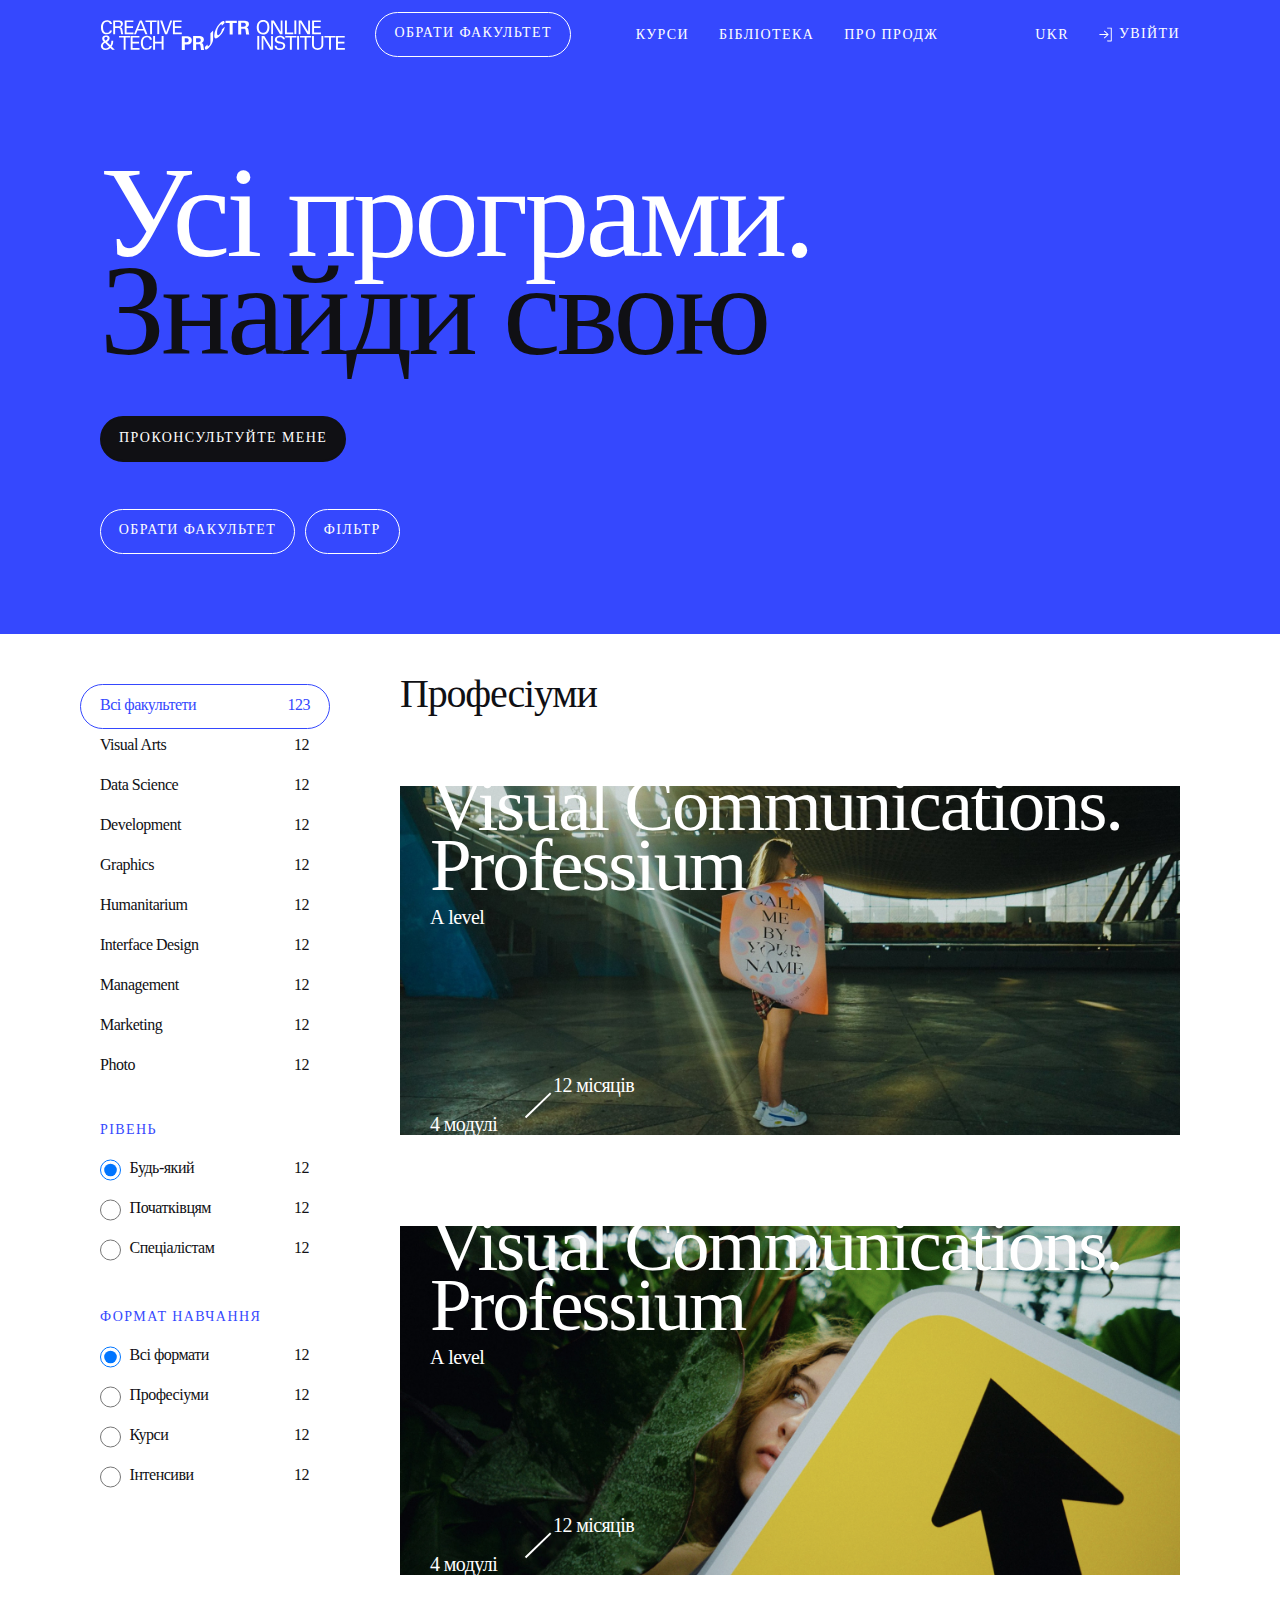
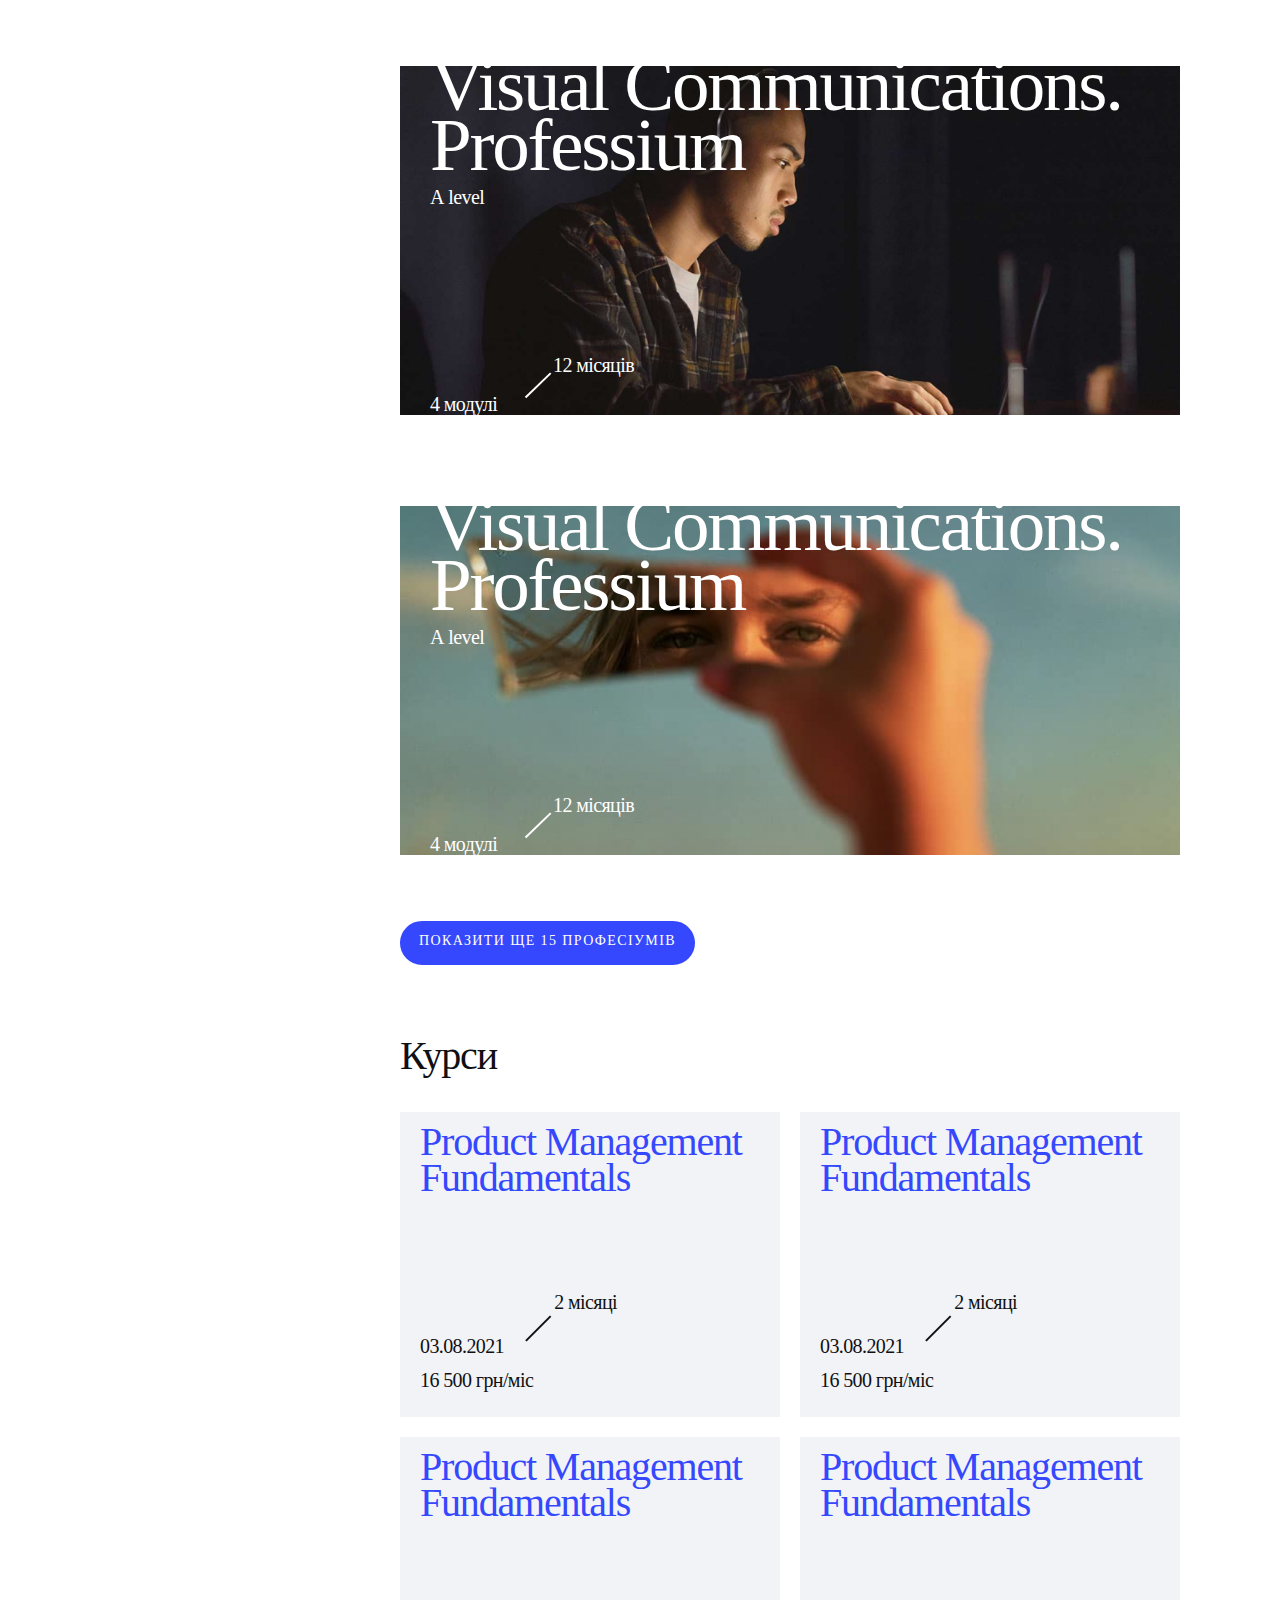
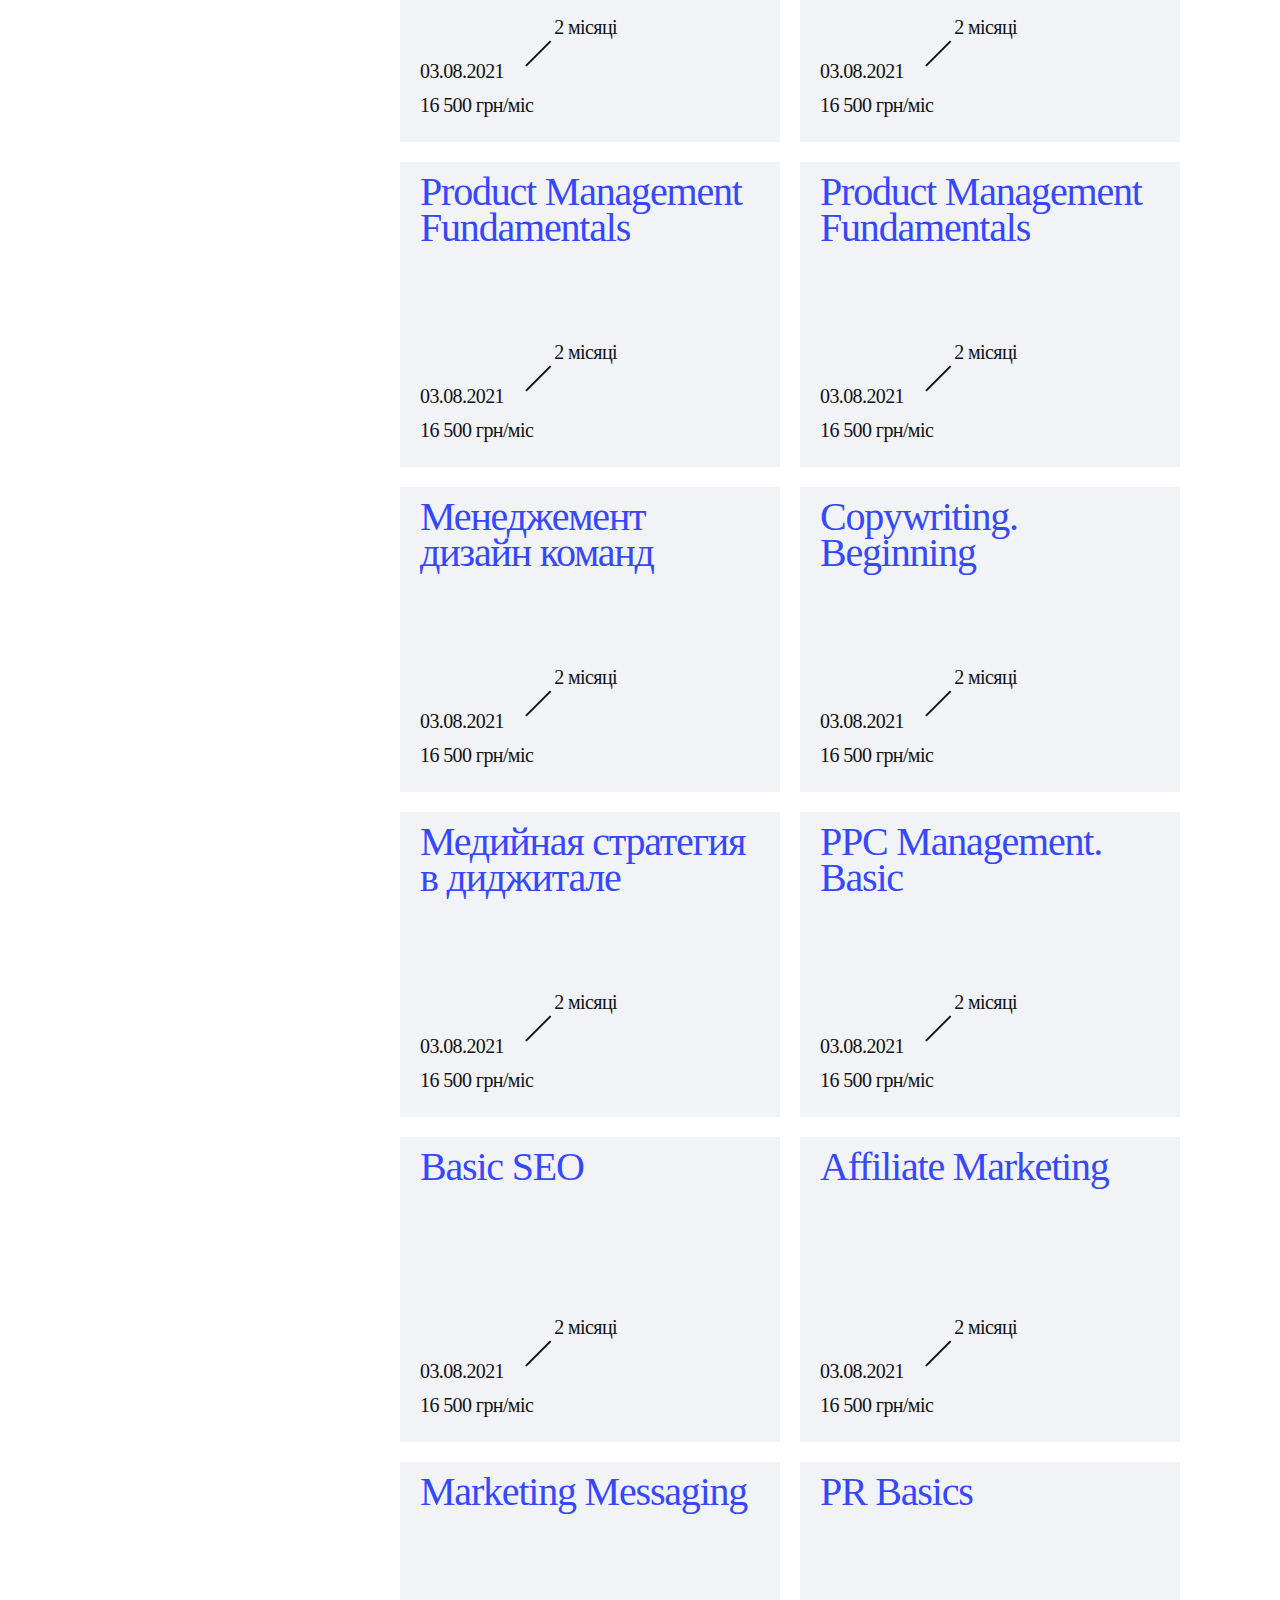
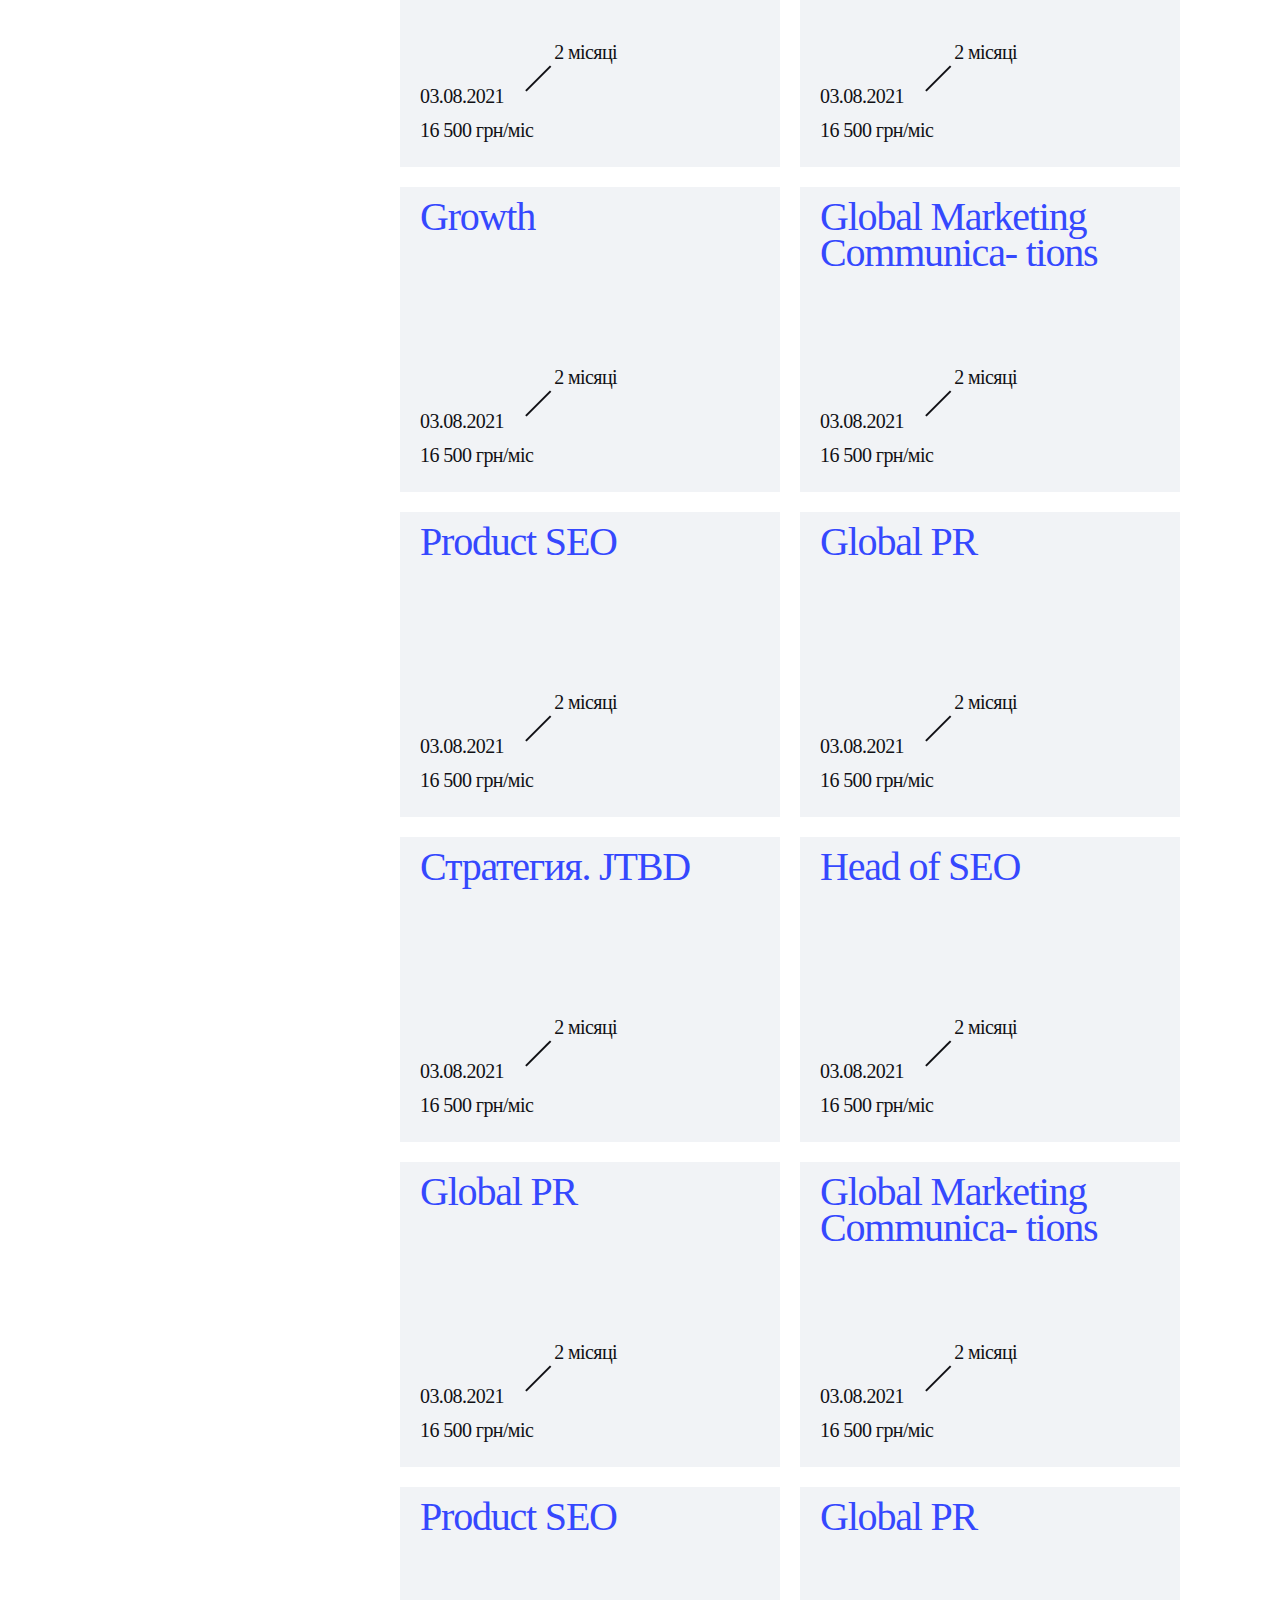
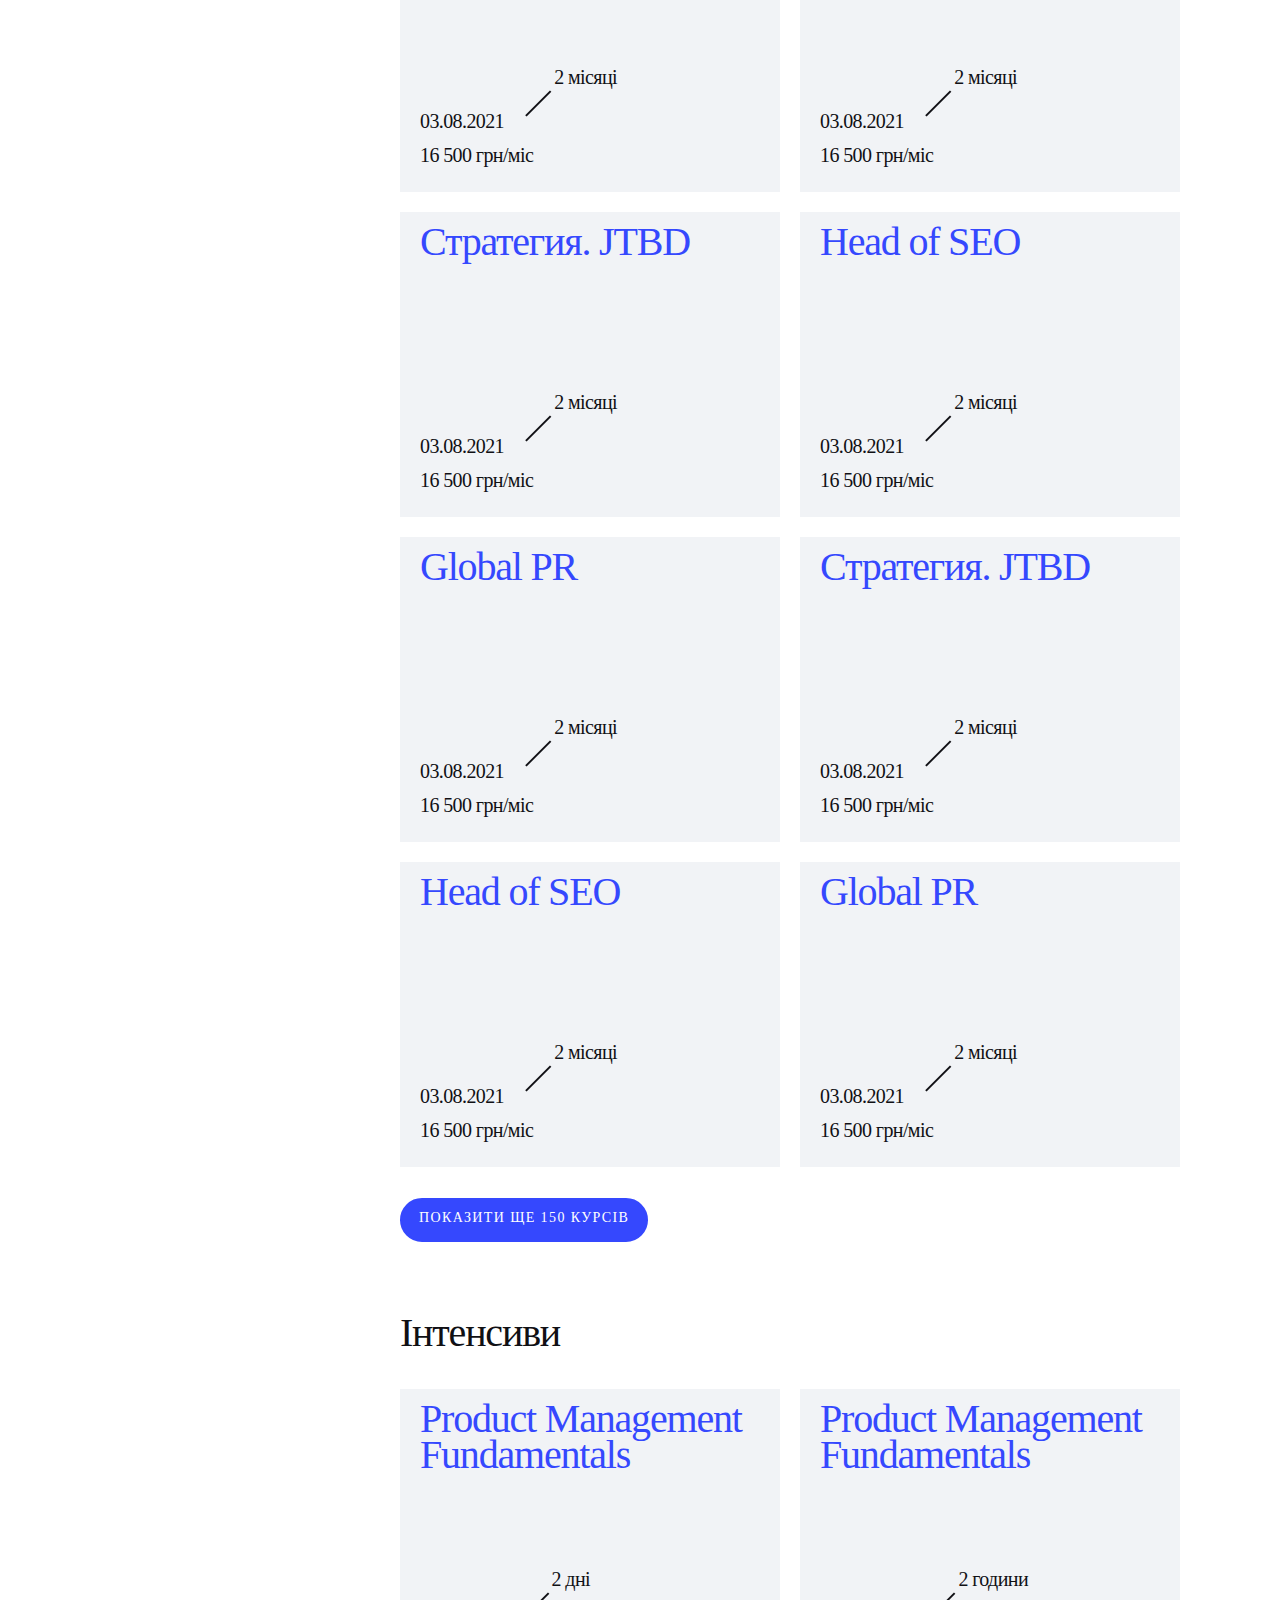
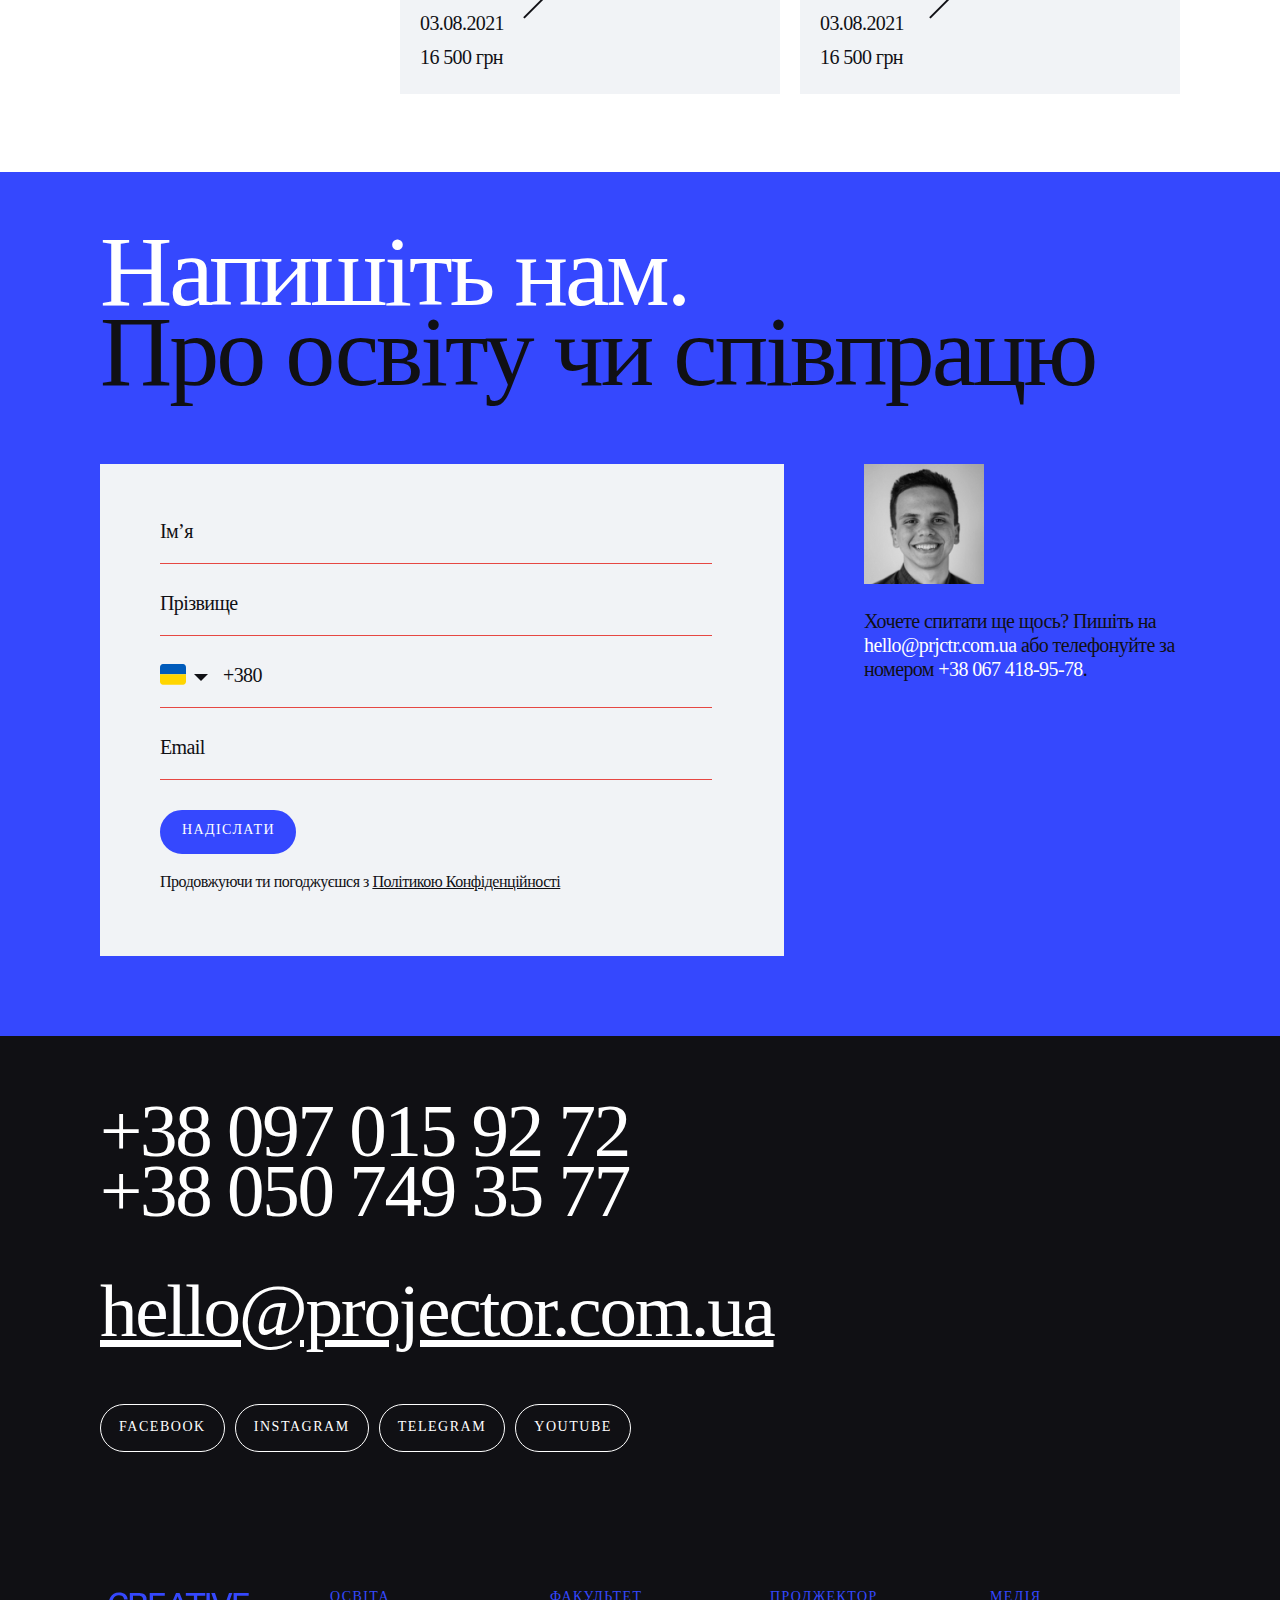
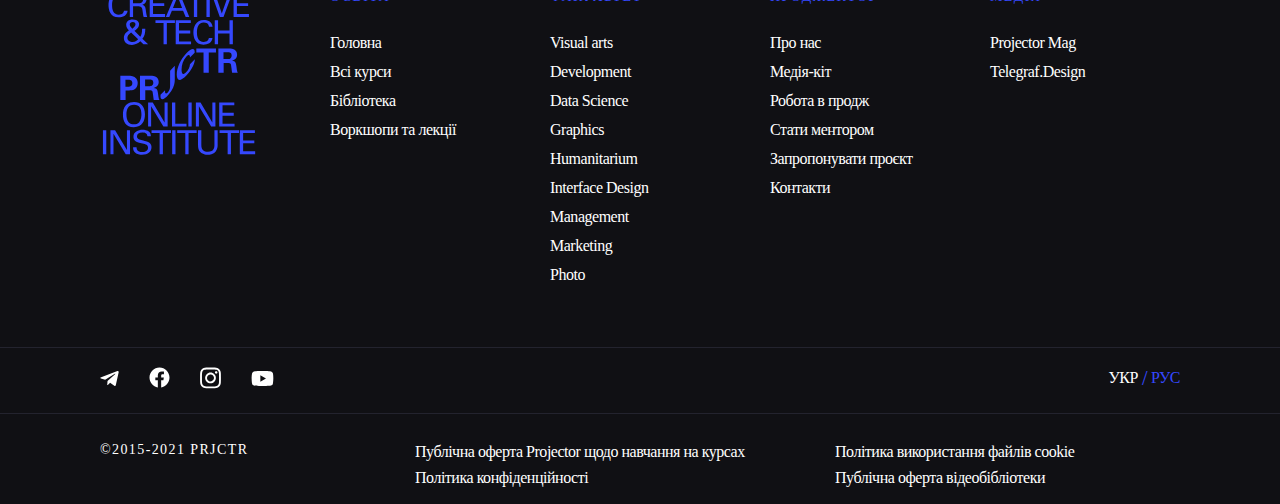
==== all_courses.html @ 788e0281 "Add all courses page" ====
<!DOCTYPE html>
<html lang="ua">

<head>
   <meta charset="UTF-8">
   <meta http-equiv="X-UA-Compatible" content="IE=edge">
   <meta name="viewport" content="width=device-width, initial-scale=1.0">
   <title>Professium</title>
   <link rel="stylesheet" href="css/styles.css">

</head>

<body class="internal_page">

   <header>

      <div class="container">

         <div class="header">

            <div class="header_part1">

               <div class="header_logo">

                  <a href="/">
                     <svg width="246" height="30" viewBox="0 0 246 30" fill="none">
                        <g clip-path="url(#clip0)">
                           <path d="M157.955 29.7143H159.881V15.9536H157.955V29.7143Z" fill="#fff" />
                           <path
                              d="M162.296 29.7143H164.049V18.031L171.119 29.7143H173.585V15.9536H171.813V27.3319L164.974 15.9536H162.296V29.7143Z"
                              fill="#fff" />
                           <path
                              d="M175.383 25.6928C175.383 26.3599 175.402 27.4653 176.192 28.4755C177.29 29.8668 179.448 30.0383 180.508 30.0383C184.072 30.0383 185.998 28.1896 185.998 25.75C185.998 25.1782 185.902 23.8441 184.611 23.0055C183.802 22.4718 183.436 22.3956 180.122 21.557C178.427 21.1567 177.618 20.7374 177.618 19.5176C177.618 18.1454 178.774 17.2877 180.7 17.2877C182.068 17.2877 183.532 17.6689 183.629 19.3842H185.632C185.594 18.8124 185.555 17.8785 184.785 17.0399C183.667 15.8392 181.799 15.6867 180.874 15.6867C178.254 15.6867 175.576 16.9065 175.576 19.7082C175.576 20.6231 175.884 21.6523 177.021 22.4146C177.734 22.8911 178.678 23.1198 180.797 23.6344C182.743 24.1109 183.995 24.4159 183.995 25.9596C183.995 26.6458 183.629 28.4183 180.739 28.4183C177.541 28.4183 177.425 26.6458 177.387 25.6928H175.383Z"
                              fill="#fff" />
                           <path d="M192.596 29.7143V17.5736H197.258V15.9536H186.027V17.5736H190.689V29.7143H192.596Z"
                              fill="#fff" />
                           <path d="M197.939 29.7143H199.865V15.9536H197.939V29.7143Z" fill="#fff" />
                           <path d="M207.424 29.7143V17.5736H212.086V15.9536H200.854V17.5736H205.516V29.7143H207.424Z"
                              fill="#fff" />
                           <path
                              d="M212.863 15.9536V24.3396C212.863 26.398 213.248 27.1985 213.672 27.8084C214.963 29.6381 217.275 30.0002 218.585 30.0002C219.587 30.0002 221.706 29.7905 223.074 28.0943C224.191 26.722 224.21 25.1782 224.21 24.4349V15.9536H222.342V24.3968C222.342 25.3879 222.342 28.3039 218.585 28.3039C217.622 28.3039 216.273 28.0943 215.406 26.9507C215.117 26.5505 214.789 25.9406 214.789 24.473V15.9536H212.863Z"
                              fill="#fff" />
                           <path d="M231.884 29.7143V17.5736H236.546V15.9536H225.315V17.5736H229.977V29.7143H231.884Z"
                              fill="#fff" />
                           <path
                              d="M236.996 29.7143H245.877V28.0371H238.922V23.4629H245.396V21.8619H238.922V17.5736H245.723V15.9536H236.996V29.7143Z"
                              fill="#fff" />
                           <path
                              d="M82.1329 16.1478H86.4514C88.4652 16.1478 90.1502 16.282 91.3131 17.6589C92.0495 18.5391 92.1662 19.5325 92.1662 20.2408C92.1662 21.8483 91.4892 23.2063 90.3836 23.9126C89.3565 24.5623 87.9432 24.5623 87.2068 24.5623H85.1739V29.9358H82.1329V16.1478ZM85.0975 22.3638H86.2986C87.2663 22.3638 89.0679 22.3638 89.0679 20.2597C89.0679 18.3861 87.4594 18.3861 86.6084 18.3861H85.0975V22.3638Z"
                              fill="#fff" />
                           <path
                              d="M93.4839 16.1101H98.8485C100.398 16.0912 101.966 16.0912 103.091 17.0469C103.963 17.793 104.311 18.8073 104.311 19.7064C104.311 22.2883 102.064 22.9003 101.387 23.091C103.498 23.2817 103.653 24.4679 103.903 26.2661C104.116 27.8924 104.232 28.5609 104.33 28.9444C104.485 29.5564 104.602 29.7094 104.756 29.9399H101.444C101.308 29.175 100.882 25.6751 100.688 25.1385C100.417 24.3547 99.6804 24.3547 99.1775 24.3547H96.544V29.9399H93.4839V16.1101ZM96.4463 22.1542H98.8676C99.2157 22.1542 99.9138 22.1542 100.398 21.7707C100.61 21.6177 101.172 21.1399 101.172 20.1632C101.172 19.2264 100.708 18.7863 100.436 18.6145C99.9711 18.2896 99.4088 18.2896 98.4602 18.2896H96.4463V22.1542Z"
                              fill="#fff" />
                           <path
                              d="M130.188 2.87073H126.024V0.575886H137.373V2.87073H133.208V14.4036H130.186V2.87073H130.188Z"
                              fill="#fff" />
                           <path
                              d="M138.748 0.574247H144.113C145.662 0.555386 147.23 0.555383 148.355 1.51104C149.227 2.25713 149.575 3.27147 149.575 4.17055C149.575 6.75251 147.328 7.36447 146.651 7.55518C148.762 7.74589 148.917 8.93208 149.168 10.7302C149.38 12.3565 149.497 13.0251 149.594 13.4086C149.749 14.0206 149.866 14.1735 150.021 14.4041H146.708C146.572 13.6391 146.146 10.1392 145.953 9.60272C145.681 8.81891 144.945 8.81892 144.442 8.81892H141.808V14.4041H138.748V0.574247ZM141.711 6.61838H144.132C144.48 6.61838 145.178 6.61838 145.662 6.23486C145.874 6.08187 146.437 5.60404 146.437 4.62742C146.437 3.69062 145.972 3.25052 145.7 3.07866C145.236 2.75382 144.673 2.75382 143.725 2.75382H141.711V6.61838Z"
                              fill="#fff" />
                           <path
                              d="M110.879 21.1755C110.879 21.8231 110.879 22.588 110.775 23.2042C110.688 23.6149 110.541 24.5853 109.525 25.6604C108.483 26.7627 107.948 26.1801 107.948 24.9541V24.4532L105.327 27.0058V27.6513C105.327 28.1648 105.317 29.0513 105.983 29.4704C107.566 30.4596 111.17 25.5221 111.653 24.7383C113.222 22.1814 113.585 20.312 113.585 18.4217V10.4851L110.879 13.2536V21.1755Z"
                              fill="#fff" />
                           <path
                              d="M122.355 9.58231C122.304 11.2694 121.235 13.0613 120.114 14.2076C117.51 16.8692 117.51 13.3798 117.51 12.6484C117.51 10.1125 118.338 7.2225 120.32 5.19382C122.056 3.41872 122.33 4.70551 122.33 5.2986C122.33 5.76805 122.33 5.7932 122.33 5.7932L125.059 3.07082L125.061 2.50707C125.061 0.055041 123.147 0.377787 120.424 3.16304C116.925 6.74257 114.718 11.5858 114.718 15.486C114.718 18.5332 116.114 20.2371 120.407 15.8486C121.544 14.6855 122.941 13.0005 124.044 10.7496C125.044 8.70629 125.114 7.49495 125.165 6.70904L122.355 9.58231Z"
                              fill="#fff" />
                           <path
                              d="M12.0707 4.07867C11.8202 0.952961 9.04597 0.171533 7.0809 0.171533C2.12967 0.171533 0.993004 4.49797 0.993004 7.39497C0.993004 10.0633 1.93701 14.3325 6.83044 14.3325C9.21936 14.3325 11.7431 13.208 12.0321 10.5016H9.91292C9.85513 10.8256 9.73953 11.4165 9.23863 11.9501C8.6414 12.56 7.83225 12.7697 6.98457 12.7697C3.80576 12.7697 3.05441 9.96796 3.05441 7.37591C3.05441 5.08881 3.65164 1.69627 7.00383 1.69627C9.68174 1.69627 9.93219 3.60219 10.0092 4.07867H12.0707Z"
                              fill="#fff" />
                           <path
                              d="M13.2842 14.1229H15.1915V7.90957H17.619C19.9501 7.90957 20.4317 8.48135 20.6629 10.4826C20.7978 11.5308 20.9904 13.208 21.2987 14.1229H23.3601C22.8206 12.5981 22.6858 11.4165 22.4931 9.79643C22.3005 8.0811 21.7032 7.49027 20.3739 7.1472C20.7978 7.03285 21.4143 6.84225 22.0115 6.25142C22.628 5.64152 22.994 4.78386 22.994 3.81184C22.994 2.70641 22.4931 1.65815 21.4528 1.01014C20.4317 0.362125 18.9675 0.362125 18.2547 0.362125H13.2842V14.1229ZM15.153 1.9631H18.1969C18.9675 1.9631 20.9712 1.9631 20.9712 4.19303C20.9712 5.33658 20.2969 5.83212 20.0271 5.98459C19.507 6.28954 18.4088 6.28954 18.1969 6.28954H15.153V1.9631Z"
                              fill="#fff" />
                           <path
                              d="M24.7856 14.1229H33.667V12.4457H26.7121V7.87145H33.1853V6.27048H26.7121V1.98216H33.5128V0.362125H24.7856V14.1229Z"
                              fill="#fff" />
                           <path
                              d="M34.1164 14.1229H36.1007L37.6034 10.5397H44.0574L45.5601 14.1229H47.66L42.0345 0.362125H39.9731L34.1164 14.1229ZM40.9171 2.24899L43.4794 8.99594H38.2199L40.9171 2.24899Z"
                              fill="#fff" />
                           <path d="M52.216 14.1229V1.98216H56.8782V0.362125H45.6465V1.98216H50.3087V14.1229H52.216Z"
                              fill="#fff" />
                           <path d="M57.5589 14.1229H59.4854V0.362125H57.5589V14.1229Z" fill="#fff" />
                           <path
                              d="M72.5343 0.362125H70.5885L66.4271 12.1217L62.4777 0.362125H60.3393L65.2905 14.1229H67.4097L72.5343 0.362125Z"
                              fill="#fff" />
                           <path
                              d="M73.2277 14.1229H82.1091V12.4457H75.1543V7.87145H81.6275V6.27048H75.1543V1.98216H81.955V0.362125H73.2277V14.1229Z"
                              fill="#fff" />
                           <path
                              d="M11.3961 20.7946C11.3961 23.1579 11.0879 24.1681 10.3751 25.3498L6.96509 22.0144C7.77424 21.4807 9.66226 20.2609 9.66226 18.2407C9.66226 17.5164 9.35401 16.8303 8.83384 16.3538C8.39073 15.9536 7.71644 15.4961 5.94402 15.4961C3.53583 15.4961 2.20652 16.735 2.20652 18.5266C2.20652 20.1656 3.22759 21.1567 3.80555 21.6904C2.36064 22.7577 0.877197 23.9203 0.877197 26.074C0.877197 28.2658 2.57256 30.0383 5.55871 30.0383C7.46599 30.0383 9.08429 29.2759 10.3751 28.018L12.186 29.7143H14.8832L11.5695 26.5314C12.8603 24.8352 13.2456 23.4629 13.2649 20.7946H11.3961ZM5.7321 20.7755C4.88442 19.956 4.26792 19.2127 4.26792 18.4313C4.26792 17.707 4.96148 17.0209 6.00182 17.0209C7.15774 17.0209 7.60085 17.7642 7.60085 18.3169C7.60085 19.5176 6.21373 20.4515 5.7321 20.7755ZM9.12282 26.8745C8.62192 27.3891 7.60085 28.4373 5.84769 28.4373C4.69176 28.4373 2.90007 27.9227 2.90007 26.0168C2.90007 24.9876 3.43951 24.0537 5.03854 22.8911L9.12282 26.8745Z"
                              fill="#fff" />
                           <path d="M25.6964 29.7143V17.5736H30.3587V15.9536H19.1269V17.5736H23.7891V29.7143H25.6964Z"
                              fill="#fff" />
                           <path
                              d="M30.8081 29.7143H39.6895V28.0371H32.7346V23.4629H39.2078V21.8619H32.7346V17.5736H39.5353V15.9536H30.8081V29.7143Z"
                              fill="#fff" />
                           <path
                              d="M52.1028 19.6701C51.8523 16.5444 49.0781 15.763 47.113 15.763C42.1618 15.763 41.0251 20.0894 41.0251 22.9864C41.0251 25.6547 41.9691 29.924 46.8625 29.924C49.2515 29.924 51.7752 28.7995 52.0642 26.0931H49.945C49.8872 26.4171 49.7716 27.0079 49.2707 27.5416C48.6735 28.1515 47.8643 28.3611 47.0167 28.3611C43.8379 28.3611 43.0865 25.5594 43.0865 22.9674C43.0865 20.6802 43.6837 17.2877 47.0359 17.2877C49.7138 17.2877 49.9643 19.1936 50.0413 19.6701H52.1028Z"
                              fill="#fff" />
                           <path
                              d="M53.3549 15.9536V29.7143H55.2814V23.501H61.8895V29.7143H63.816V15.9536H61.8895V21.8619H55.2814V15.9536H53.3549Z"
                              fill="#fff" />
                           <path
                              d="M157.396 7.33779C157.396 11.1115 158.937 14.4469 163.677 14.4469C168.628 14.4469 170.111 10.7685 170.111 7.10908C170.111 2.43958 167.684 0 163.831 0C162.54 0 160.633 0.304948 159.188 1.84874C157.666 3.46878 157.396 5.77494 157.396 7.33779ZM159.419 7.22344C159.419 4.40268 160.324 1.60097 163.85 1.60097C167.029 1.60097 168.069 3.96431 168.069 7.09002C168.069 8.02392 167.954 10.1967 166.817 11.5689C166.008 12.5219 164.871 12.8268 163.734 12.8268C162.636 12.8268 161.442 12.541 160.652 11.5689C159.689 10.3873 159.419 8.72912 159.419 7.22344Z"
                              fill="#fff" />
                           <path
                              d="M171.928 14.1229H173.682V2.43958L180.752 14.1229H183.218V0.362125H181.446V11.7405L174.606 0.362125H171.928V14.1229Z"
                              fill="#fff" />
                           <path d="M185.729 14.1229H194.109V12.4266H187.636V0.362125H185.729V14.1229Z" fill="#fff" />
                           <path d="M195.182 14.1229H197.108V0.362125H195.182V14.1229Z" fill="#fff" />
                           <path
                              d="M199.522 14.1229H201.276V2.43958L208.346 14.1229H210.812V0.362125H209.04V11.7405L202.2 0.362125H199.522V14.1229Z"
                              fill="#fff" />
                           <path
                              d="M212.995 14.1229H221.877V12.4457H214.922V7.87145H221.395V6.27048H214.922V1.98216H221.722V0.362125H212.995V14.1229Z"
                              fill="#fff" />
                        </g>
                        <defs>
                           <clipPath id="clip0">
                              <rect width="246" height="30" fill="white" />
                           </clipPath>
                        </defs>
                     </svg>


                  </a>

               </div>

               <a href="#"><button class="choose_faculty" type="button">Обрати Факультет</button></a>

            </div>

            <div class="header_part2">

               <nav class="header_navigation">

                  <div class="burger">

                     <div class="burger_row1"></div>
                     <div class="burger_row2"></div>

                  </div>

                  <ul class="menu_list">
                     <li class="menu_list_item"><a href="#">Курси</a></li>
                     <li class="menu_list_item"><a href="#">Бібліотека</a></li>
                     <li class="menu_list_item"><a href="#">Про продж</a></li>
                  </ul>

               </nav>

               <div class="header_login">

                  <p class="language_active">Ukr</p>

                  <div class="log_in">

                     <a href="#" class="log_in_link">

                        <svg width="15" height="15" viewBox="0 0 15 15" fill="none">
                           <path
                              d="M9.49093 0.625622C9.42949 0.628747 9.36928 0.643698 9.31373 0.669622C9.25819 0.695546 9.2084 0.731935 9.16722 0.776712C9.12603 0.821488 9.09425 0.873774 9.07369 0.930584C9.05313 0.987394 9.0442 1.04761 9.0474 1.10781C9.0506 1.168 9.06587 1.22699 9.09234 1.2814C9.11881 1.33581 9.15596 1.38458 9.20168 1.42492C9.24739 1.46526 9.30077 1.49639 9.35876 1.51652C9.41675 1.53665 9.47822 1.54539 9.53966 1.54224H12.8144V13.4583H9.53966C9.47767 13.4575 9.41612 13.4687 9.35859 13.4913C9.30107 13.514 9.24871 13.5476 9.20456 13.5903C9.16041 13.6329 9.12536 13.6837 9.10143 13.7397C9.0775 13.7958 9.06518 13.8559 9.06518 13.9166C9.06518 13.9774 9.0775 14.0375 9.10143 14.0935C9.12536 14.1496 9.16041 14.2004 9.20456 14.243C9.24871 14.2857 9.30107 14.3193 9.35859 14.3419C9.41612 14.3646 9.47767 14.3758 9.53966 14.375H13.2822C13.4063 14.3749 13.5252 14.3267 13.613 14.2407C13.7007 14.1548 13.75 14.0382 13.75 13.9166V1.08393C13.75 0.962385 13.7007 0.845819 13.613 0.759872C13.5252 0.673924 13.4063 0.625634 13.2822 0.625622H9.53966C9.52343 0.624793 9.50716 0.624793 9.49093 0.625622ZM6.39652 3.67625C6.30404 3.68053 6.21493 3.71159 6.14047 3.7655C6.06601 3.81941 6.00956 3.89376 5.97825 3.97912C5.94695 4.06449 5.9422 4.15703 5.96461 4.24504C5.98702 4.33305 6.03558 4.41257 6.10414 4.47353L8.95976 7.04198H1.74273C1.7265 7.04121 1.71023 7.04121 1.694 7.04198C1.44902 7.05443 1.23779 7.28416 1.25055 7.52416C1.26331 7.76414 1.49776 7.97114 1.74273 7.9586H8.95976L6.10414 10.5223C6.05546 10.5621 6.01555 10.6111 5.98682 10.6665C5.95808 10.7218 5.94113 10.7823 5.93699 10.8443C5.93286 10.9063 5.94162 10.9684 5.96274 11.027C5.98387 11.0855 6.01692 11.1393 6.05988 11.1849C6.10285 11.2306 6.15485 11.2672 6.21271 11.2926C6.27056 11.318 6.33308 11.3315 6.39647 11.3325C6.45985 11.3335 6.52277 11.3219 6.58142 11.2983C6.64007 11.2747 6.69322 11.2397 6.73764 11.1954L10.4802 7.83447C10.5275 7.79156 10.5654 7.7395 10.5912 7.68158C10.6171 7.62366 10.6304 7.56112 10.6304 7.4979C10.6304 7.43468 10.6171 7.37214 10.5912 7.31422C10.5654 7.2563 10.5275 7.20424 10.4802 7.16133L6.73764 3.80038C6.69212 3.75842 6.63849 3.72582 6.5799 3.7045C6.52132 3.68318 6.45896 3.67358 6.39652 3.67625Z"
                              fill="white" />
                        </svg>

                        <p>Увійти</p>

                     </a>

                  </div>

               </div>

            </div>

         </div>

         <div class="background_module">

            <div class="header_title">

               <h1><span>Усі програми.</span><br>Знайди свою</h1>

            </div>

         </div>

         <a href="#registration" class="consult_me_link"><button class="consult_me" type="button">Проконсультуйте
               мене</button></a>

         <div class="respons_filters_btns">

            <button type="button" class="choose_faculty_filter">Обрати факультет</button>

            <button type="button" class="filter_btn">Фільтр</button>

         </div>

      </div>

   </header>

   <main>

      <div class="container">

         <div class="main_container">

            <div class="main_filters">

               <div class="main_filter_item faculty">

                  <ul class="faculty_list">
                     <li class="faculty_list_item active">
                        <p class="faculty_list_name">Всі факультети</p>
                        <p class="faculty_list_count">123</p>
                     </li>
                     <li class="faculty_list_item">
                        <p class="faculty_list_name">Visual Arts</p>
                        <p class="faculty_list_count">12</p>
                     </li>
                     <li class="faculty_list_item">
                        <p class="faculty_list_name">Data Science</p>
                        <p class="faculty_list_count">12</p>
                     </li>
                     <li class="faculty_list_item">
                        <p class="faculty_list_name">Development</p>
                        <p class="faculty_list_count">12</p>
                     </li>
                     <li class="faculty_list_item">
                        <p class="faculty_list_name">Graphics</p>
                        <p class="faculty_list_count">12</p>
                     </li>
                     <li class="faculty_list_item">
                        <p class="faculty_list_name">Humanitarium</p>
                        <p class="faculty_list_count">12</p>
                     </li>
                     <li class="faculty_list_item">
                        <p class="faculty_list_name">Interface Design</p>
                        <p class="faculty_list_count">12</p>
                     </li>
                     <li class="faculty_list_item">
                        <p class="faculty_list_name">Management</p>
                        <p class="faculty_list_count">12</p>
                     </li>
                     <li class="faculty_list_item">
                        <p class="faculty_list_name">Marketing</p>
                        <p class="faculty_list_count">12</p>
                     </li>
                     <li class="faculty_list_item">
                        <p class="faculty_list_name">Photo</p>
                        <p class="faculty_list_count">12</p>
                     </li>
                  </ul>

               </div>

               <div class="main_filter_item level">

                  <p class="title">Рівень</p>

                  <div class="main_filter_item_content">
                     <input type="radio" value="Будь-який" id="level1" name="level" checked>
                     <label for="level1">
                        <p class="main_filter_item_name">Будь-який</p>
                        <p class="main_filter_item_count">12</p>
                     </label>
                  </div>

                  <div class="main_filter_item_content">
                     <input type="radio" value="Початківцям" id="level2" name="level">
                     <label for="level2">
                        <p class="main_filter_item_name">Початківцям</p>
                        <p class="main_filter_item_count">12</p>
                     </label>
                  </div>

                  <div class="main_filter_item_content">
                     <input type="radio" value="Спеціалістам" id="level3" name="level">
                     <label for="level3">
                        <p class="main_filter_item_name">Спеціалістам</p>
                        <p class="main_filter_item_count">12</p>
                     </label>
                  </div>

               </div>

               <div class="main_filter_item study_type">

                  <p class="title">Формат навчання</p>

                  <div class="main_filter_item_content">
                     <input type="radio" value="Всi формати" id="study_type1" name="Study type" checked>
                     <label for="study_type1" class="level_item">
                        <p class="main_filter_item_name">Всi формати</p>
                        <p class="main_filter_item_count">12</p>
                     </label>
                  </div>

                  <div class="main_filter_item_content">
                     <input type="radio" value="Професіуми" id="study_type2" name="Study type">
                     <label for="study_type2" class="level_item">
                        <p class="main_filter_item_name">Професіуми</p>
                        <p class="main_filter_item_count">12</p>
                     </label>
                  </div>

                  <div class="main_filter_item_content">
                     <input type="radio" value="Курси" id="study_type3" name="Study type">
                     <label for="study_type3" class="level_item">
                        <p class="main_filter_item_name">Курси</p>
                        <p class="main_filter_item_count">12</p>
                     </label>
                  </div>

                  <div class="main_filter_item_content">
                     <input type="radio" value="Інтенсиви" id="study_type4" name="Study type">
                     <label for="study_type4" class="level_item">
                        <p class="main_filter_item_name">Інтенсиви</p>
                        <p class="main_filter_item_count">12</p>
                     </label>
                  </div>

               </div>

            </div>

            <div class="main_content">

               <h4>Професіуми</h4>

               <section id="professiums">

                  <div class="professiums_list">

                     <div class="professiums_item item1">

                        <div class="professiums_item_header">

                           <h3 class="professiums_item_title">Visual Communications. <br> Professium</h3>

                           <p class="professiums_item_level">А level</p>

                        </div>

                        <div class="professiums_item_footer">

                           <p class="months">12 місяців</p>

                           <p class="count_modules">4 модулі</p>

                        </div>

                     </div>

                     <div class="professiums_item item2">

                        <div class="professiums_item_header">

                           <h3 class="professiums_item_title">Visual Communications. <br> Professium</h3>

                           <p class="professiums_item_level">А level</p>

                        </div>

                        <div class="professiums_item_footer">

                           <p class="months">12 місяців</p>

                           <p class="count_modules">4 модулі</p>

                        </div>

                     </div>

                     <div class="professiums_item item3">

                        <div class="professiums_item_header">

                           <h3 class="professiums_item_title">Visual Communications. <br> Professium</h3>

                           <p class="professiums_item_level">А level</p>

                        </div>

                        <div class="professiums_item_footer">

                           <p class="months">12 місяців</p>

                           <p class="count_modules">4 модулі</p>

                        </div>

                     </div>

                     <div class="professiums_item item4">

                        <div class="professiums_item_header">

                           <h3 class="professiums_item_title">Visual Communications. <br> Professium</h3>

                           <p class="professiums_item_level">А level</p>

                        </div>

                        <div class="professiums_item_footer">

                           <p class="months">12 місяців</p>

                           <p class="count_modules">4 модулі</p>

                        </div>

                     </div>

                  </div>

               </section>

               <button type="button" class="show_more show_more_professiums">Показити ще 15 професіумів</button>

               <h4>Курси</h4>

               <section id="courses_list">

                  <a href="#" class="courses_list_item">

                     <h4 class="courses_item_title">Product Management Fundamentals</h4>

                     <div class="courses_item_bottom">

                        <div class="courses_item_time">

                           <p class="months">2 місяці</p>
                           <p class="date">03.08.2021</p>

                        </div>

                        <p class="price">16 500 грн/міс</p>

                     </div>

                  </a>

                  <a href="#" class="courses_list_item">
                     <h4 class="courses_item_title">Product Management Fundamentals</h4>

                     <div class="courses_item_bottom">

                        <div class="courses_item_time">

                           <p class="months">2 місяці</p>
                           <p class="date">03.08.2021</p>

                        </div>

                        <p class="price">16 500 грн/міс</p>

                     </div>
                  </a>

                  <a href="#" class="courses_list_item">
                     <h4 class="courses_item_title">Product Management Fundamentals</h4>

                     <div class="courses_item_bottom">

                        <div class="courses_item_time">

                           <p class="months">2 місяці</p>
                           <p class="date">03.08.2021</p>

                        </div>

                        <p class="price">16 500 грн/міс</p>

                     </div>
                  </a>

                  <a href="#" class="courses_list_item">
                     <h4 class="courses_item_title">Product Management Fundamentals</h4>

                     <div class="courses_item_bottom">

                        <div class="courses_item_time">

                           <p class="months">2 місяці</p>
                           <p class="date">03.08.2021</p>

                        </div>

                        <p class="price">16 500 грн/міс</p>

                     </div>
                  </a>

                  <a href="#" class="courses_list_item">

                     <h4 class="courses_item_title">Product Management Fundamentals</h4>

                     <div class="courses_item_bottom">

                        <div class="courses_item_time">

                           <p class="months">2 місяці</p>
                           <p class="date">03.08.2021</p>

                        </div>

                        <p class="price">16 500 грн/міс</p>

                     </div>

                  </a>

                  <a href="#" class="courses_list_item">
                     <h4 class="courses_item_title">Product Management Fundamentals</h4>

                     <div class="courses_item_bottom">

                        <div class="courses_item_time">

                           <p class="months">2 місяці</p>
                           <p class="date">03.08.2021</p>

                        </div>

                        <p class="price">16 500 грн/міс</p>

                     </div>
                  </a>

                  <a href="#" class="courses_list_item">
                     <h4 class="courses_item_title">Менеджемент дизайн команд</h4>

                     <div class="courses_item_bottom">

                        <div class="courses_item_time">

                           <p class="months">2 місяці</p>
                           <p class="date">03.08.2021</p>

                        </div>

                        <p class="price">16 500 грн/міс</p>

                     </div>
                  </a>

                  <a href="#" class="courses_list_item">
                     <h4 class="courses_item_title">Copywriting. Beginning</h4>

                     <div class="courses_item_bottom">

                        <div class="courses_item_time">

                           <p class="months">2 місяці</p>
                           <p class="date">03.08.2021</p>

                        </div>

                        <p class="price">16 500 грн/міс</p>

                     </div>
                  </a>

                  <a href="#" class="courses_list_item">

                     <h4 class="courses_item_title">Медийная стратегия в диджитале</h4>

                     <div class="courses_item_bottom">

                        <div class="courses_item_time">

                           <p class="months">2 місяці</p>
                           <p class="date">03.08.2021</p>

                        </div>

                        <p class="price">16 500 грн/міс</p>

                     </div>

                  </a>

                  <a href="#" class="courses_list_item">
                     <h4 class="courses_item_title">PPC Management. Basic</h4>

                     <div class="courses_item_bottom">

                        <div class="courses_item_time">

                           <p class="months">2 місяці</p>
                           <p class="date">03.08.2021</p>

                        </div>

                        <p class="price">16 500 грн/міс</p>

                     </div>
                  </a>

                  <a href="#" class="courses_list_item">
                     <h4 class="courses_item_title">Basic SEO</h4>

                     <div class="courses_item_bottom">

                        <div class="courses_item_time">

                           <p class="months">2 місяці</p>
                           <p class="date">03.08.2021</p>

                        </div>

                        <p class="price">16 500 грн/міс</p>

                     </div>
                  </a>

                  <a href="#" class="courses_list_item">
                     <h4 class="courses_item_title">Affiliate Marketing</h4>

                     <div class="courses_item_bottom">

                        <div class="courses_item_time">

                           <p class="months">2 місяці</p>
                           <p class="date">03.08.2021</p>

                        </div>

                        <p class="price">16 500 грн/міс</p>

                     </div>
                  </a>

                  <a href="#" class="courses_list_item">
                     <h4 class="courses_item_title">Marketing Messaging</h4>

                     <div class="courses_item_bottom">

                        <div class="courses_item_time">

                           <p class="months">2 місяці</p>
                           <p class="date">03.08.2021</p>

                        </div>

                        <p class="price">16 500 грн/міс</p>

                     </div>
                  </a>

                  <a href="#" class="courses_list_item">
                     <h4 class="courses_item_title">PR Basics</h4>

                     <div class="courses_item_bottom">

                        <div class="courses_item_time">

                           <p class="months">2 місяці</p>
                           <p class="date">03.08.2021</p>

                        </div>

                        <p class="price">16 500 грн/міс</p>

                     </div>
                  </a>

                  <a href="#" class="courses_list_item">
                     <h4 class="courses_item_title">Growth</h4>

                     <div class="courses_item_bottom">

                        <div class="courses_item_time">

                           <p class="months">2 місяці</p>
                           <p class="date">03.08.2021</p>

                        </div>

                        <p class="price">16 500 грн/міс</p>

                     </div>
                  </a>

                  <a href="#" class="courses_list_item">
                     <h4 class="courses_item_title">Global Marketing Communica-
                        tions</h4>

                     <div class="courses_item_bottom">

                        <div class="courses_item_time">

                           <p class="months">2 місяці</p>
                           <p class="date">03.08.2021</p>

                        </div>

                        <p class="price">16 500 грн/міс</p>

                     </div>
                  </a>

                  <a href="#" class="courses_list_item">
                     <h4 class="courses_item_title">Product SEO</h4>

                     <div class="courses_item_bottom">

                        <div class="courses_item_time">

                           <p class="months">2 місяці</p>
                           <p class="date">03.08.2021</p>

                        </div>

                        <p class="price">16 500 грн/міс</p>

                     </div>
                  </a>

                  <a href="#" class="courses_list_item">
                     <h4 class="courses_item_title">Global PR</h4>

                     <div class="courses_item_bottom">

                        <div class="courses_item_time">

                           <p class="months">2 місяці</p>
                           <p class="date">03.08.2021</p>

                        </div>

                        <p class="price">16 500 грн/міс</p>

                     </div>
                  </a>

                  <a href="#" class="courses_list_item">
                     <h4 class="courses_item_title">Стратегия. JTBD</h4>

                     <div class="courses_item_bottom">

                        <div class="courses_item_time">

                           <p class="months">2 місяці</p>
                           <p class="date">03.08.2021</p>

                        </div>

                        <p class="price">16 500 грн/міс</p>

                     </div>
                  </a>

                  <a href="#" class="courses_list_item">
                     <h4 class="courses_item_title">Head of SEO</h4>

                     <div class="courses_item_bottom">

                        <div class="courses_item_time">

                           <p class="months">2 місяці</p>
                           <p class="date">03.08.2021</p>

                        </div>

                        <p class="price">16 500 грн/міс</p>

                     </div>
                  </a>

                  <a href="#" class="courses_list_item">
                     <h4 class="courses_item_title">Global PR</h4>

                     <div class="courses_item_bottom">

                        <div class="courses_item_time">

                           <p class="months">2 місяці</p>
                           <p class="date">03.08.2021</p>

                        </div>

                        <p class="price">16 500 грн/міс</p>

                     </div>
                  </a>

                  <a href="#" class="courses_list_item">
                     <h4 class="courses_item_title">Global Marketing Communica-
                        tions</h4>

                     <div class="courses_item_bottom">

                        <div class="courses_item_time">

                           <p class="months">2 місяці</p>
                           <p class="date">03.08.2021</p>

                        </div>

                        <p class="price">16 500 грн/міс</p>

                     </div>
                  </a>

                  <a href="#" class="courses_list_item">
                     <h4 class="courses_item_title">Product SEO</h4>

                     <div class="courses_item_bottom">

                        <div class="courses_item_time">

                           <p class="months">2 місяці</p>
                           <p class="date">03.08.2021</p>

                        </div>

                        <p class="price">16 500 грн/міс</p>

                     </div>
                  </a>

                  <a href="#" class="courses_list_item">
                     <h4 class="courses_item_title">Global PR</h4>

                     <div class="courses_item_bottom">

                        <div class="courses_item_time">

                           <p class="months">2 місяці</p>
                           <p class="date">03.08.2021</p>

                        </div>

                        <p class="price">16 500 грн/міс</p>

                     </div>
                  </a>

                  <a href="#" class="courses_list_item">
                     <h4 class="courses_item_title">Стратегия. JTBD</h4>

                     <div class="courses_item_bottom">

                        <div class="courses_item_time">

                           <p class="months">2 місяці</p>
                           <p class="date">03.08.2021</p>

                        </div>

                        <p class="price">16 500 грн/міс</p>

                     </div>
                  </a>

                  <a href="#" class="courses_list_item">
                     <h4 class="courses_item_title">Head of SEO</h4>

                     <div class="courses_item_bottom">

                        <div class="courses_item_time">

                           <p class="months">2 місяці</p>
                           <p class="date">03.08.2021</p>

                        </div>

                        <p class="price">16 500 грн/міс</p>

                     </div>
                  </a>

                  <a href="#" class="courses_list_item">
                     <h4 class="courses_item_title">Global PR</h4>

                     <div class="courses_item_bottom">

                        <div class="courses_item_time">

                           <p class="months">2 місяці</p>
                           <p class="date">03.08.2021</p>

                        </div>

                        <p class="price">16 500 грн/міс</p>

                     </div>
                  </a>

                  <a href="#" class="courses_list_item">
                     <h4 class="courses_item_title">Стратегия. JTBD</h4>

                     <div class="courses_item_bottom">

                        <div class="courses_item_time">

                           <p class="months">2 місяці</p>
                           <p class="date">03.08.2021</p>

                        </div>

                        <p class="price">16 500 грн/міс</p>

                     </div>
                  </a>

                  <a href="#" class="courses_list_item">
                     <h4 class="courses_item_title">Head of SEO</h4>

                     <div class="courses_item_bottom">

                        <div class="courses_item_time">

                           <p class="months">2 місяці</p>
                           <p class="date">03.08.2021</p>

                        </div>

                        <p class="price">16 500 грн/міс</p>

                     </div>
                  </a>

                  <a href="#" class="courses_list_item">
                     <h4 class="courses_item_title">Global PR</h4>

                     <div class="courses_item_bottom">

                        <div class="courses_item_time">

                           <p class="months">2 місяці</p>
                           <p class="date">03.08.2021</p>

                        </div>

                        <p class="price">16 500 грн/міс</p>

                     </div>
                  </a>

               </section>

               <button type="button" class="show_more show_more_courses">Показити ще 150 курсів</button>

               <h4>Інтенсиви</h4>

               <section id="intensive_list">

                  <a href="#" class="intensive_list_item">

                     <h4 class="intensive_item_title">Product Management Fundamentals</h4>

                     <div class="intensive_item_bottom">

                        <div class="intensive_item_time day">

                           <p class="months">2 дні</p>
                           <p class="date">03.08.2021</p>

                        </div>

                        <p class="price">16 500 грн</p>

                     </div>

                  </a>

                  <a href="#" class="intensive_list_item">
                     <h4 class="intensive_item_title">Product Management Fundamentals</h4>

                     <div class="intensive_item_bottom">

                        <div class="intensive_item_time hours">

                           <p class="hours">2 години</p>
                           <p class="date">03.08.2021</p>

                        </div>

                        <p class="price">16 500 грн</p>

                     </div>
                  </a>

               </section>

            </div>

         </div>

      </div>

      </div>

      </div>

   </main>

   <section id="registration">

      <div class="container">

         <h2 class="registration_title"><span>Напишіть нам.</span> <br> Про освіту чи співпрацю</h2>

         <div class="registration_list">

            <form action="/" id="registration_form">

               <div class="registration_form_item">

                  <input type="text" placeholder="Ім’я" required>

               </div>

               <div class="registration_form_item">

                  <input type="text" placeholder="Прізвище" required>

               </div>

               <div class="registration_form_item select_item">

                  <div class="registration_form_item_select">

                     <div class="registration_form_item_select_image">

                        <img src="images/option_UA.svg" alt="UA" width="26" height="29">

                     </div>

                  </div>

                  <input type="text" placeholder="+380" required>

               </div>

               <div class="registration_form_item">

                  <input type="text" placeholder="Email" required>

               </div>

               <input type="submit" class="registration_form_item_leave" value="Надіслати">

               <p class="privacy">Продовжуючи ти погоджуєшся з <a href="#" target="_blank">Політикою
                     Конфіденційності</a></p>

            </form>

            <div class="registration_questions">

               <img src="images/manager.jpg" alt="manager" class="registration_questions_image" width="120"
                  height="120">

               <div class="registration_questions_text">

                  <p class="registration_questions_title">Хочете спитати ще щось? Пишіть на <a
                        href="mailto:hello@prjctr.com.ua">hello@prjctr.com.ua</a> або телефонуйте за номером <a
                        href="tel:0674189578">+38 067 418-95-78</a>.</p>

               </div>

            </div>

            <div class="registration_questions registration_questions_mobile">

               <div class="registration_questions_about">

                  <img src="images/manager.jpg" alt="manager" class="registration_questions_image" width="120"
                     height="120">

                  <p class="registration_questions_title">Хочете спитати ще щось? Пишіть на <a
                        href="mailto:hello@prjctr.com.ua">hello@prjctr.com.ua</a> або телефонуйте за номером <a
                        href="tel:0674189578">+38 067 418-95-78</a>.</p>

               </div>

               <a href="#" target="_blank"><button class="registration_questions_consult" type="button">Проконсультуйте
                     мене</button></a>

            </div>

         </div>

      </div>

   </section>

   <section id="contacts">

      <div class="container">

         <div class="contacts_telephones">

            <a href="tel:0970159272">
               <h3>+38 097 015 92 72</h3>
            </a>
            <a href="tel:0507493577">
               <h3>+38 050 749 35 77</h3>
            </a>

         </div>

         <a href="mailto:hello@projector.com.ua" class="contacts_mail">
            <h3>hello@projector.com.ua</h3>
         </a>

         <div class="social_buttons">

            <a href="#"><button class="social_buttons_item" type="button">Facebook</button></a>
            <a href="#"><button class="social_buttons_item" type="button">Instagram</button></a>
            <a href="#"><button class="social_buttons_item" type="button">Telegram</button></a>
            <a href="#"><button class="social_buttons_item" type="button">Youtube</button></a>

         </div>

      </div>

   </section>

   <footer>

      <div class="container">

         <div class="footer_top">

            <div class="footer_logo">

               <a href="/"><svg width="158" height="176" viewBox="0 0 158 176" fill="none">
                     <path
                        d="M20.332 85.7529H27.8093C31.2962 85.7529 34.2136 85.988 36.2271 88.4007C37.5021 89.9432 37.7042 91.6839 37.7042 92.9252C37.7042 95.7419 36.5321 98.1217 34.6178 99.3593C32.8394 100.498 30.3923 100.498 29.1173 100.498H25.5973V109.914H20.332V85.7529ZM25.4651 96.6454H27.5447C29.2202 96.6454 32.3397 96.6454 32.3397 92.9582C32.3397 89.6751 29.5546 89.6751 28.0812 89.6751H25.4651V96.6454Z"
                        fill="#3548FE" />
                     <path
                        d="M39.9854 85.6864H49.274C51.9563 85.6533 54.6716 85.6533 56.619 87.3279C58.1291 88.6353 58.7317 90.4128 58.7317 91.9882C58.7317 96.5127 54.8406 97.585 53.6685 97.9192C57.3245 98.2534 57.5927 100.332 58.0263 103.483C58.3937 106.333 58.5958 107.504 58.7648 108.176C59.033 109.249 59.2351 109.517 59.5033 109.921H53.7677C53.5326 108.58 52.794 102.447 52.4597 101.507C51.9894 100.134 50.7144 100.134 49.8435 100.134H45.2837V109.921H39.9854V85.6864ZM45.1147 96.2776H49.3071C49.9097 96.2776 51.1185 96.2776 51.9563 95.6056C52.3237 95.3375 53.2974 94.5002 53.2974 92.7888C53.2974 91.1473 52.4927 90.376 52.0224 90.0749C51.2177 89.5057 50.2441 89.5057 48.6016 89.5057H45.1147V96.2776Z"
                        fill="#3548FE" />
                     <path d="M103.537 62.4862H96.3276V58.4648H115.978V62.4862H108.765V82.6955H103.533V62.4862H103.537Z"
                        fill="#3548FE" />
                     <path
                        d="M118.359 58.4627H127.648C130.33 58.4297 133.045 58.4297 134.993 60.1043C136.503 61.4117 137.105 63.1891 137.105 64.7646C137.105 69.289 133.214 70.3614 132.042 70.6956C135.698 71.0298 135.966 73.1084 136.4 76.2593C136.767 79.1091 136.969 80.2806 137.138 80.9527C137.407 82.025 137.609 82.2931 137.877 82.6971H132.141C131.906 81.3566 131.168 75.2237 130.833 74.2835C130.363 72.91 129.088 72.9101 128.217 72.9101H123.657V82.6971H118.359V58.4627ZM123.488 69.054H127.681C128.283 69.054 129.492 69.054 130.33 68.3819C130.697 68.1139 131.671 67.2765 131.671 65.5652C131.671 63.9236 130.866 63.1524 130.396 62.8513C129.591 62.282 128.618 62.282 126.975 62.282H123.488V69.054Z"
                        fill="#3548FE" />
                     <path
                        d="M70.1047 94.5631C70.1047 95.6979 70.1047 97.0384 69.9247 98.118C69.774 98.8378 69.5205 100.538 67.7605 102.422C65.9564 104.354 65.0305 103.333 65.0305 101.185C65.0305 100.872 65.0305 101.185 65.0305 101.185V100.307L60.4927 104.78V105.911C60.4927 105.911 60.4927 105.011 60.4927 105.911C60.4927 106.811 60.4743 108.364 61.6281 109.099C64.3691 110.832 70.6081 102.18 71.4458 100.806C74.1612 96.3259 74.7895 93.0501 74.7895 89.7376V75.8301L70.1047 80.6814V94.5631Z"
                        fill="#3548FE" />
                     <path
                        d="M89.9744 74.2471C89.8862 77.2034 88.0343 80.3433 86.0943 82.3521C81.5859 87.0161 81.5859 80.9015 81.5859 79.6198C81.5859 75.1762 83.0189 70.1119 86.4507 66.557C89.4563 63.4464 89.9303 65.7013 89.9303 66.7406C89.9303 67.5632 89.9303 67.6073 89.9303 67.6073L94.6554 62.8368L94.6591 61.8489C94.6591 57.5522 91.3449 58.1177 86.6307 62.9984C80.5718 69.2709 76.7505 77.7579 76.7505 84.5923C76.7505 89.932 79.1682 92.9177 86.6013 85.2276C88.5708 83.1894 90.9885 80.2368 92.8991 76.2926C94.6297 72.712 94.751 70.5893 94.8392 69.2122L89.9744 74.2471Z"
                        fill="#3548FE" />
                     <path
                        d="M27.6861 9.42065C27.2524 3.95003 22.449 2.58238 19.0465 2.58238C10.4736 2.58238 8.50556 10.1545 8.50556 15.2248C8.50556 19.8949 10.1401 27.3669 18.6128 27.3669C22.7492 27.3669 27.119 25.3988 27.6193 20.6621H23.95C23.85 21.2292 23.6498 22.2632 22.7825 23.1973C21.7484 24.2647 20.3474 24.6316 18.8797 24.6316C13.3757 24.6316 12.0748 19.7281 12.0748 15.1915C12.0748 11.1886 13.1089 5.25097 18.9131 5.25097C23.5497 5.25097 23.9834 8.58671 24.1168 9.42065H27.6861ZM29.7873 27H33.0897V16.1255H37.2927C41.329 16.1255 42.1629 17.1262 42.5632 20.6287C42.7967 22.4634 43.1303 25.3988 43.664 27H47.2332C46.2992 24.3314 46.0657 22.2632 45.7322 19.4279C45.3986 16.4257 44.3645 15.3916 42.0628 14.7912C42.7967 14.591 43.8641 14.2575 44.8982 13.2234C45.9657 12.156 46.5994 10.6549 46.5994 8.95364C46.5994 7.01891 45.7322 5.18426 43.9309 4.05011C42.1629 2.91595 39.6278 2.91595 38.3935 2.91595H29.7873V27ZM33.023 5.71798H38.2935C39.6278 5.71798 43.0969 5.71798 43.0969 9.62079C43.0969 11.6222 41.9294 12.4895 41.4624 12.7564C40.5618 13.2901 38.6604 13.2901 38.2935 13.2901H33.023V5.71798ZM49.7014 27H65.0792V24.0645H53.0372V16.0588H64.2453V13.2567H53.0372V5.75133H64.8123V2.91595H49.7014V27ZM65.8574 27H69.2932L71.895 20.7288H83.0698L85.6717 27H89.3076L79.5672 2.91595H75.998L65.8574 27ZM77.6325 6.21834L82.0691 18.0269H72.9625L77.6325 6.21834ZM97.1961 27V5.75133H105.269V2.91595H85.8212V5.75133H93.8937V27H97.1961ZM106.447 27H109.783V2.91595H106.447V27ZM132.376 2.91595H129.007L121.802 23.4975L114.964 2.91595H111.261L119.834 27H123.503L132.376 2.91595ZM133.577 27H148.955V24.0645H136.913V16.0588H148.121V13.2567H136.913V5.75133H148.688V2.91595H133.577V27Z"
                        fill="#3548FE" />
                     <path
                        d="M42.0864 38.71C42.0864 42.8463 41.5527 44.6143 40.3185 46.6824L34.4142 40.8449C35.8152 39.9109 39.0843 37.776 39.0843 34.2401C39.0843 32.9725 38.5505 31.7717 37.6499 30.9377C36.8827 30.2372 35.7152 29.4367 32.6463 29.4367C28.4766 29.4367 26.1749 31.6049 26.1749 34.7405C26.1749 37.6092 27.9429 39.3438 28.9436 40.2778C26.4418 42.1458 23.8733 44.1806 23.8733 47.95C23.8733 51.7861 26.8087 54.8884 31.9791 54.8884C35.2815 54.8884 38.0835 53.5541 40.3185 51.3525L43.4541 54.3213H48.1241L42.3866 48.7506C44.6216 45.7818 45.2887 43.3801 45.3221 38.71H42.0864ZM32.2793 38.6767C30.8116 37.2423 29.7442 35.9414 29.7442 34.5737C29.7442 33.3061 30.9451 32.1053 32.7464 32.1053C34.7478 32.1053 35.515 33.4062 35.515 34.3736C35.515 36.4751 33.1133 38.1096 32.2793 38.6767ZM38.1503 49.351C37.283 50.2517 35.515 52.0863 32.4795 52.0863C30.478 52.0863 27.3758 51.1857 27.3758 47.85C27.3758 46.0487 28.3098 44.4141 31.0785 42.3793L38.1503 49.351ZM66.8467 54.3213V33.0726H74.9192V30.2372H55.4719V33.0726H63.5444V54.3213H66.8467ZM75.6974 54.3213H91.0752V51.3858H79.0331V43.3801H90.2412V40.578H79.0331V33.0726H90.8083V30.2372H75.6974V54.3213ZM112.568 36.7419C112.135 31.2713 107.331 29.9037 103.929 29.9037C95.3559 29.9037 93.3878 37.4758 93.3878 42.5461C93.3878 47.2162 95.0223 54.6882 103.495 54.6882C107.631 54.6882 112.001 52.7201 112.502 47.9834H108.832C108.732 48.5505 108.532 49.5845 107.665 50.5185C106.631 51.586 105.23 51.9529 103.762 51.9529C98.2579 51.9529 96.957 47.0494 96.957 42.5128C96.957 38.5099 97.9911 32.5723 103.795 32.5723C108.432 32.5723 108.866 35.908 108.999 36.7419H112.568ZM114.736 30.2372V54.3213H118.072V43.4468H129.514V54.3213H132.849V30.2372H129.514V40.578H118.072V30.2372H114.736Z"
                        fill="#3548FE" />
                     <path
                        d="M22.9359 124.727C22.9359 131.332 25.6045 137.17 33.8104 137.17C42.3832 137.17 44.9517 130.732 44.9517 124.327C44.9517 116.154 40.7487 111.885 34.0772 111.885C31.8423 111.885 28.5399 112.418 26.0381 115.12C23.4029 117.956 22.9359 121.992 22.9359 124.727ZM26.4384 124.527C26.4384 119.59 28.0062 114.687 34.1106 114.687C39.6146 114.687 41.4159 118.823 41.4159 124.294C41.4159 125.928 41.2157 129.731 39.2476 132.133C37.8466 133.801 35.8785 134.334 33.9104 134.334C32.0091 134.334 29.9409 133.834 28.5733 132.133C26.9054 130.064 26.4384 127.162 26.4384 124.527ZM48.098 136.603H51.1336V116.154L63.3757 136.603H67.6455V112.518H64.5766V132.433L52.7347 112.518H48.098V136.603ZM71.9926 136.603H86.5031V133.634H75.295V112.518H71.9926V136.603ZM88.3599 136.603H91.6956V112.518H88.3599V136.603ZM95.876 136.603H98.9115V116.154L111.154 136.603H115.423V112.518H112.355V132.433L100.513 112.518H95.876V136.603ZM119.203 136.603H134.581V133.667H122.539V125.661H133.747V122.859H122.539V115.354H134.314V112.518H119.203V136.603Z"
                        fill="#3548FE" />
                     <path
                        d="M2.93545 164.242H6.27119V140.158H2.93545V164.242ZM10.4516 164.242H13.4871V143.794L25.7292 164.242H29.999V140.158H26.9301V160.073L15.0882 140.158H10.4516V164.242ZM33.1119 157.204C33.1119 158.371 33.1453 160.306 34.5129 162.074C36.4143 164.509 40.1503 164.809 41.985 164.809C48.1561 164.809 51.4918 161.574 51.4918 157.304C51.4918 156.303 51.3251 153.968 49.0901 152.5C47.6891 151.566 47.0553 151.433 41.3178 149.965C38.3824 149.265 36.9814 148.531 36.9814 146.396C36.9814 143.994 38.9828 142.493 42.3186 142.493C44.6869 142.493 47.2221 143.16 47.3889 146.162H50.8581C50.7913 145.162 50.7246 143.527 49.3903 142.06C47.4556 139.958 44.2199 139.691 42.6188 139.691C38.0822 139.691 33.4455 141.826 33.4455 146.73C33.4455 148.331 33.9792 150.132 35.9473 151.466C37.1815 152.3 38.816 152.701 42.4853 153.601C45.8544 154.435 48.0227 154.969 48.0227 157.671C48.0227 158.872 47.3889 161.974 42.3853 161.974C36.8479 161.974 36.6478 158.872 36.5811 157.204H33.1119ZM62.9154 164.242V142.994H70.9879V140.158H51.5406V142.994H59.6131V164.242H62.9154ZM72.1664 164.242H75.5021V140.158H72.1664V164.242ZM88.5889 164.242V142.994H96.6614V140.158H77.214V142.994H85.2865V164.242H88.5889ZM98.0067 140.158V154.835C98.0067 158.438 98.6738 159.839 99.4077 160.906C101.643 164.109 105.646 164.743 107.914 164.743C109.648 164.743 113.318 164.376 115.686 161.407C117.621 159.005 117.654 156.303 117.654 155.002V140.158H114.419V154.935C114.419 156.67 114.419 161.774 107.914 161.774C106.246 161.774 103.911 161.407 102.41 159.405C101.909 158.705 101.342 157.637 101.342 155.069V140.158H98.0067ZM130.941 164.242V142.994H139.014V140.158H119.566V142.994H127.639V164.242H130.941ZM139.792 164.242H155.17V161.307H143.127V153.301H154.336V150.499H143.127V142.994H154.903V140.158H139.792V164.242Z"
                        fill="#3548FE" />
                  </svg>
               </a>

            </div>

            <div class="footer_logo footer_logo_mobile">

               <a href="/">
                  <svg width="334" height="41" viewBox="0 0 334 41" fill="none">
                     <path d="M214.101 40.4646H216.724V21.7254H214.101V40.4646Z" fill="#3548FE" />
                     <path
                        d="M220.012 40.4646H222.4V24.5544L232.028 40.4646H235.386V21.7254H232.973V37.2203L223.659 21.7254H220.012V40.4646Z"
                        fill="#3548FE" />
                     <path
                        d="M237.835 34.9882C237.835 35.8966 237.861 37.402 238.936 38.7776C240.432 40.6722 243.37 40.9058 244.813 40.9058C249.667 40.9058 252.29 38.3882 252.29 35.066C252.29 34.2874 252.159 32.4706 250.401 31.3286C249.299 30.6019 248.801 30.498 244.288 29.356C241.98 28.811 240.878 28.24 240.878 26.5789C240.878 24.7102 242.452 23.5422 245.076 23.5422C246.938 23.5422 248.932 24.0613 249.063 26.3972H251.792C251.739 25.6186 251.687 24.3468 250.637 23.2048C249.116 21.5697 246.571 21.362 245.312 21.362C241.744 21.362 238.097 23.0231 238.097 26.8384C238.097 28.0843 238.517 29.4858 240.065 30.524C241.035 31.1729 242.321 31.4843 245.207 32.1851C247.857 32.834 249.562 33.2492 249.562 35.3515C249.562 36.2859 249.063 38.6997 245.128 38.6997C240.773 38.6997 240.616 36.2859 240.563 34.9882H237.835Z"
                        fill="#3548FE" />
                     <path d="M261.275 40.4646V23.9315H267.624V21.7254H252.329V23.9315H258.678V40.4646H261.275Z"
                        fill="#3548FE" />
                     <path d="M268.551 40.4646H271.174V21.7254H268.551V40.4646Z" fill="#3548FE" />
                     <path d="M281.467 40.4646V23.9315H287.816V21.7254H272.521V23.9315H278.87V40.4646H281.467Z"
                        fill="#3548FE" />
                     <path
                        d="M288.874 21.7254V33.1454C288.874 35.9485 289.399 37.0386 289.976 37.8691C291.734 40.3608 294.882 40.8539 296.666 40.8539C298.03 40.8539 300.916 40.5684 302.779 38.2585C304.301 36.3897 304.327 34.2874 304.327 33.2752V21.7254H301.782V33.2233C301.782 34.5729 301.782 38.544 296.666 38.544C295.354 38.544 293.518 38.2585 292.337 36.7012C291.944 36.1561 291.498 35.3256 291.498 33.3271V21.7254H288.874Z"
                        fill="#3548FE" />
                     <path d="M314.777 40.4646V23.9315H321.126V21.7254H305.831V23.9315H312.18V40.4646H314.777Z"
                        fill="#3548FE" />
                     <path
                        d="M321.738 40.4646H333.833V38.1806H324.362V31.9515H333.177V29.7713H324.362V23.9315H333.623V21.7254H321.738V40.4646Z"
                        fill="#3548FE" />
                     <path
                        d="M110.847 21.9899H116.728C119.471 21.9899 121.765 22.1726 123.349 24.0476C124.352 25.2463 124.511 26.5991 124.511 27.5637C124.511 29.7527 123.589 31.6021 122.083 32.5639C120.684 33.4486 118.76 33.4486 117.757 33.4486H114.989V40.7662H110.847V21.9899ZM114.885 30.4548H116.52C117.838 30.4548 120.291 30.4548 120.291 27.5894C120.291 25.038 118.101 25.038 116.942 25.038H114.885V30.4548Z"
                        fill="#3548FE" />
                     <path
                        d="M126.305 21.9385H133.611C135.72 21.9128 137.856 21.9128 139.387 23.2142C140.575 24.2302 141.049 25.6116 141.049 26.8359C141.049 30.352 137.989 31.1853 137.067 31.4451C139.942 31.7048 140.153 33.3201 140.494 35.7688C140.783 37.9835 140.942 38.8939 141.075 39.4162C141.286 40.2495 141.445 40.4579 141.656 40.7718H137.145C136.96 39.7301 136.379 34.964 136.116 34.2334C135.746 33.166 134.743 33.166 134.059 33.166H130.472V40.7718H126.305V21.9385ZM130.339 30.1693H133.637C134.111 30.1693 135.061 30.1693 135.72 29.6471C136.009 29.4387 136.775 28.788 136.775 27.4581C136.775 26.1823 136.142 25.583 135.772 25.349C135.139 24.9066 134.374 24.9066 133.082 24.9066H130.339V30.1693Z"
                        fill="#3548FE" />
                     <path d="M176.288 3.90933H170.618V0.784235H186.073V3.90933H180.4V19.6147H176.285V3.90933H176.288Z"
                        fill="#3548FE" />
                     <path
                        d="M187.946 0.782004H195.251C197.361 0.756318 199.496 0.756314 201.028 2.05772C202.216 3.07373 202.69 4.45505 202.69 5.6794C202.69 9.19549 199.629 10.0288 198.707 10.2886C201.583 10.5483 201.794 12.1636 202.135 14.6123C202.424 16.827 202.583 17.7374 202.716 18.2597C202.927 19.093 203.086 19.3014 203.297 19.6153H198.785C198.601 18.5736 198.02 13.8075 197.757 13.0769C197.387 12.0095 196.384 12.0095 195.699 12.0095H192.113V19.6153H187.946V0.782004ZM191.98 9.01284H195.277C195.751 9.01284 196.702 9.01283 197.361 8.49056C197.65 8.28222 198.416 7.63152 198.416 6.30157C198.416 5.02585 197.783 4.42652 197.413 4.19249C196.78 3.75013 196.014 3.75012 194.722 3.75012H191.98V9.01284Z"
                        fill="#3548FE" />
                     <path
                        d="M149.993 28.8365C149.993 29.7184 149.993 30.7601 149.852 31.5992C149.733 32.1585 149.534 33.4799 148.15 34.944C146.731 36.4452 146.002 35.6518 146.002 33.9822V33.3001L142.433 36.7763V37.6553C142.433 38.3545 142.419 39.5617 143.326 40.1325C145.482 41.4796 150.389 34.7557 151.048 33.6883C153.184 30.2064 153.678 27.6607 153.678 25.0864V14.2785L149.993 18.0485V28.8365Z"
                        fill="#3548FE" />
                     <path
                        d="M165.621 13.0491C165.552 15.3465 164.096 17.7867 162.57 19.3478C159.024 22.9723 159.024 18.2205 159.024 17.2244C159.024 13.7711 160.151 9.83552 162.85 7.07288C165.214 4.65557 165.587 6.4079 165.587 7.21558C165.587 7.85487 165.587 7.88911 165.587 7.88911L169.303 4.18181L169.306 3.41409C169.306 0.0749542 166.699 0.514466 162.992 4.30739C158.226 9.18196 155.221 15.7775 155.221 21.0887C155.221 25.2384 157.122 27.5586 162.969 21.5824C164.517 19.9985 166.419 17.7039 167.922 14.6387C169.283 11.8561 169.378 10.2065 169.448 9.13629L165.621 13.0491Z"
                        fill="#3548FE" />
                     <path
                        d="M15.4375 5.55429C15.0964 1.29773 11.3185 0.233592 8.64246 0.233592C1.89994 0.233592 0.352041 6.12529 0.352041 10.0704C0.352041 13.704 1.63758 19.5179 8.3014 19.5179C11.5546 19.5179 14.9915 17.9865 15.385 14.301H12.4991C12.4204 14.7422 12.263 15.5468 11.5808 16.2735C10.7675 17.1041 9.66565 17.3896 8.51129 17.3896C4.18243 17.3896 3.15924 13.5743 3.15924 10.0444C3.15924 6.92988 3.97254 2.30996 8.53752 2.30996C12.1843 2.30996 12.5253 4.90542 12.6303 5.55429H15.4375Z"
                        fill="#3548FE" />
                     <path
                        d="M17.0901 19.2324H19.6874V10.7712H22.9931C26.1676 10.7712 26.8235 11.5498 27.1383 14.275C27.3219 15.7025 27.5843 17.9865 28.0041 19.2324H30.8113C30.0767 17.156 29.893 15.5468 29.6307 13.3407C29.3683 11.0048 28.555 10.2002 26.7448 9.73298C27.3219 9.57725 28.1615 9.3177 28.9748 8.51311C29.8143 7.68256 30.3128 6.51461 30.3128 5.19092C30.3128 3.68555 29.6307 2.25805 28.214 1.37559C26.8235 0.493137 24.8296 0.493137 23.8589 0.493137H17.0901V19.2324ZM19.6349 2.67333H23.7801C24.8296 2.67333 27.5581 2.67333 27.5581 5.71001C27.5581 7.26729 26.6398 7.94211 26.2725 8.14975C25.5642 8.56502 24.0687 8.56502 23.7801 8.56502H19.6349V2.67333Z"
                        fill="#3548FE" />
                     <path
                        d="M32.7525 19.2324H44.8471V16.9484H35.376V10.7193H44.1912V8.53907H35.376V2.69928H44.6372V0.493137H32.7525V19.2324Z"
                        fill="#3548FE" />
                     <path
                        d="M45.4591 19.2324H48.1613L50.2077 14.3529H58.9966L61.043 19.2324H63.9026L56.2419 0.493137H53.4347L45.4591 19.2324ZM54.7202 3.06264L58.2095 12.2506H51.0472L54.7202 3.06264Z"
                        fill="#3548FE" />
                     <path d="M70.1069 19.2324V2.69928H76.4559V0.493137H61.1606V2.69928H67.5096V19.2324H70.1069Z"
                        fill="#3548FE" />
                     <path d="M77.3828 19.2324H80.0063V0.493137H77.3828V19.2324Z" fill="#3548FE" />
                     <path
                        d="M97.7762 0.493137H95.1264L89.4595 16.5071L84.0812 0.493137H81.1691L87.9116 19.2324H90.7975L97.7762 0.493137Z"
                        fill="#3548FE" />
                     <path
                        d="M98.7205 19.2324H110.815V16.9484H101.344V10.7193H110.159V8.53907H101.344V2.69928H110.605V0.493137H98.7205V19.2324Z"
                        fill="#3548FE" />
                     <path
                        d="M14.5189 28.3179C14.5189 31.5362 14.0992 32.9118 13.1284 34.521L8.48476 29.9789C9.58665 29.2522 12.1577 27.5911 12.1577 24.8399C12.1577 23.8537 11.738 22.9193 11.0296 22.2704C10.4262 21.7254 9.50794 21.1025 7.09427 21.1025C3.81484 21.1025 2.00459 22.7895 2.00459 25.2293C2.00459 27.4613 3.39507 28.811 4.18213 29.5377C2.21447 30.9912 0.194336 32.5744 0.194336 35.5073C0.194336 38.4921 2.50306 40.9058 6.56957 40.9058C9.16688 40.9058 11.3707 39.8676 13.1284 38.1546L15.5946 40.4646H19.2676L14.755 36.1302C16.5128 33.8202 17.0375 31.9515 17.0638 28.3179H14.5189ZM6.80569 28.2919C5.65132 27.1758 4.81179 26.1636 4.81179 25.0995C4.81179 24.1132 5.75626 23.1788 7.17298 23.1788C8.74711 23.1788 9.35053 24.1911 9.35053 24.9438C9.35053 26.5789 7.46157 27.8507 6.80569 28.2919ZM11.4231 36.5974C10.741 37.2981 9.35053 38.7256 6.9631 38.7256C5.38897 38.7256 2.94906 38.0249 2.94906 35.4294C2.94906 34.0279 3.68366 32.7561 5.86121 31.1729L11.4231 36.5974Z"
                        fill="#3548FE" />
                     <path d="M33.9929 40.4646V23.9315H40.3418V21.7254H25.0465V23.9315H31.3955V40.4646H33.9929Z"
                        fill="#3548FE" />
                     <path
                        d="M40.9539 40.4646H53.0484V38.1806H43.5774V31.9515H52.3926V29.7713H43.5774V23.9315H52.8386V21.7254H40.9539V40.4646Z"
                        fill="#3548FE" />
                     <path
                        d="M69.9527 26.7865C69.6116 22.53 65.8337 21.4658 63.1577 21.4658C56.4152 21.4658 54.8673 27.3575 54.8673 31.3026C54.8673 34.9363 56.1528 40.7501 62.8167 40.7501C66.0699 40.7501 69.5067 39.2188 69.9002 35.5332H67.0143C66.9356 35.9745 66.7782 36.7791 66.0961 37.5058C65.2828 38.3363 64.1809 38.6218 63.0265 38.6218C58.6977 38.6218 57.6745 34.8065 57.6745 31.2767C57.6745 28.1621 58.4878 23.5422 63.0528 23.5422C66.6995 23.5422 67.0406 26.1377 67.1455 26.7865H69.9527Z"
                        fill="#3548FE" />
                     <path
                        d="M71.6578 21.7254V40.4646H74.2814V32.0034H83.2802V40.4646H85.9037V21.7254H83.2802V29.7713H74.2814V21.7254H71.6578Z"
                        fill="#3548FE" />
                     <path
                        d="M213.34 9.99252C213.34 15.1315 215.439 19.6736 221.893 19.6736C228.635 19.6736 230.655 14.6644 230.655 9.68107C230.655 3.32219 227.35 0 222.103 0C220.345 0 217.748 0.415275 215.78 2.5176C213.707 4.72374 213.34 7.86425 213.34 9.99252ZM216.095 9.8368C216.095 5.99551 217.328 2.18019 222.129 2.18019C226.458 2.18019 227.874 5.39856 227.874 9.65511C227.874 10.9269 227.717 13.8857 226.169 15.7544C225.067 17.0522 223.519 17.4674 221.971 17.4674C220.476 17.4674 218.849 17.0781 217.774 15.7544C216.462 14.1453 216.095 11.8872 216.095 9.8368Z"
                        fill="#3548FE" />
                     <path
                        d="M233.13 19.2324H235.517V3.32219L245.146 19.2324H248.504V0.493137H246.09V15.988L236.777 0.493137H233.13V19.2324Z"
                        fill="#3548FE" />
                     <path d="M251.923 19.2324H263.335V16.9224H254.52V0.493137H251.923V19.2324Z" fill="#3548FE" />
                     <path d="M264.796 19.2324H267.419V0.493137H264.796V19.2324Z" fill="#3548FE" />
                     <path
                        d="M270.707 19.2324H273.095V3.32219L282.723 19.2324H286.081V0.493137H283.668V15.988L274.354 0.493137H270.707V19.2324Z"
                        fill="#3548FE" />
                     <path
                        d="M289.054 19.2324H301.149V16.9484H291.678V10.7193H300.493V8.53907H291.678V2.69928H300.939V0.493137H289.054V19.2324Z"
                        fill="#3548FE" />
                  </svg>

               </a>

            </div>

            <div class="footer_navigation">

               <div class="footer_navigation_item">

                  <p class="navigation_item_title">Освіта</p>

                  <ul class="footer_navigation_list">
                     <li class="navigation_list_item"><a href="#">Головна</a></li>
                     <li class="navigation_list_item"><a href="#">Всi курси</a></li>
                     <li class="navigation_list_item"><a href="#">Бібліотека</a></li>
                     <li class="navigation_list_item"><a href="#">Воркшопи та лекції</a></li>
                  </ul>

               </div>

               <div class="footer_navigation_item">

                  <p class="navigation_item_title">Факультет</p>

                  <ul class="footer_navigation_list two_column_respons">
                     <li class="navigation_list_item"><a href="#">Visual arts</a></li>
                     <li class="navigation_list_item"><a href="#">Development</a></li>
                     <li class="navigation_list_item"><a href="#">Data Science</a></li>
                     <li class="navigation_list_item"><a href="#">Graphics</a></li>
                     <li class="navigation_list_item"><a href="#">Humanitarium</a></li>
                     <li class="navigation_list_item"><a href="#">Interface Design</a></li>
                     <li class="navigation_list_item"><a href="#">Management</a></li>
                     <li class="navigation_list_item"><a href="#">Marketing</a></li>
                     <li class="navigation_list_item"><a href="#">Photo</a></li>
                  </ul>

               </div>

               <div class="footer_navigation_item">

                  <p class="navigation_item_title">Проджектор</p>

                  <ul class="footer_navigation_list">
                     <li class="navigation_list_item"><a href="">Про нас</a></li>
                     <li class="navigation_list_item"><a href="">Медія-кіт</a></li>
                     <li class="navigation_list_item"><a href="">Робота в продж</a></li>
                     <li class="navigation_list_item"><a href="">Стати ментором</a></li>
                     <li class="navigation_list_item"><a href="">Запропонувати проєкт</a></li>
                     <li class="navigation_list_item"><a href="">Контакти</a></li>
                  </ul>

               </div>

               <div class="footer_navigation_item">

                  <p class="navigation_item_title">Медія</p>

                  <ul class="footer_navigation_list">
                     <li class="navigation_list_item"><a href="">Projector Mag</a></li>
                     <li class="navigation_list_item"><a href="">Telegraf.Design</a></li>
                  </ul>

               </div>

            </div>

         </div>

      </div>

      <div class="footer_bottom">

         <div class="part1">

            <div class="container">

               <div class="footer_socials">

                  <a href="#" class="footer_socials_item"><svg width="19" height="15" viewBox="0 0 19 15" fill="none">
                        <path
                           d="M17.4298 0.0986285L1.19004 6.20802C0.0817374 6.6423 0.0881492 7.24547 0.986697 7.51444L5.15611 8.78332L14.8029 2.84549C15.259 2.57473 15.6758 2.72039 15.3332 3.01706L7.51743 9.8985H7.51559L7.51743 9.8994L7.22982 14.0921C7.65116 14.0921 7.83709 13.9035 8.07341 13.681L10.0986 11.7598L14.311 14.7953C15.0878 15.2126 15.6456 14.9982 15.8388 14.0939L18.6041 1.38002C18.8871 0.272876 18.1709 -0.228421 17.4298 0.0986285Z"
                           fill="white" />
                     </svg></a>

                  <a href="#" class="footer_socials_item"><svg width="21" height="21" viewBox="0 0 21 21" fill="none">
                        <path fill-rule="evenodd" clip-rule="evenodd"
                           d="M0.500488 10.5558C0.500488 15.5275 4.11132 19.6617 8.83382 20.5V13.2775H6.33382V10.5H8.83382V8.2775C8.83382 5.7775 10.4447 4.38917 12.723 4.38917C13.4447 4.38917 14.223 4.5 14.9447 4.61083V7.16667H13.6672C12.4447 7.16667 12.1672 7.7775 12.1672 8.55583V10.5H14.8338L14.3897 13.2775H12.1672V20.5C16.8897 19.6617 20.5005 15.5283 20.5005 10.5558C20.5005 5.025 16.0005 0.5 10.5005 0.5C5.00049 0.5 0.500488 5.025 0.500488 10.5558Z"
                           fill="white" />
                     </svg>

                  </a>

                  <a href="#" class="footer_socials_item"><svg width="21" height="22" viewBox="0 0 21 22" fill="none">
                        <path fill-rule="evenodd" clip-rule="evenodd"
                           d="M6.20566 0.5625C7.31645 0.511364 7.67062 0.5 10.5002 0.5C13.3297 0.5 13.6839 0.512311 14.7937 0.5625C15.9036 0.612689 16.6611 0.789773 17.324 1.0464C18.0182 1.30871 18.6479 1.71875 19.1687 2.24905C19.699 2.76894 20.1081 3.39773 20.3695 4.0928C20.6271 4.75568 20.8032 5.51326 20.8543 6.62121C20.9055 7.7339 20.9168 8.08807 20.9168 10.9167C20.9168 13.7462 20.9045 14.1004 20.8543 15.2112C20.8041 16.3191 20.6271 17.0767 20.3695 17.7396C20.1081 18.4347 19.6983 19.0646 19.1687 19.5852C18.6479 20.1155 18.0182 20.5246 17.324 20.786C16.6611 21.0436 15.9036 21.2197 14.7956 21.2708C13.6839 21.322 13.3297 21.3333 10.5002 21.3333C7.67062 21.3333 7.31645 21.321 6.20566 21.2708C5.0977 21.2206 4.34013 21.0436 3.67725 20.786C2.9821 20.5246 2.35227 20.1148 1.8316 19.5852C1.30166 19.065 0.891559 18.4355 0.629898 17.7405C0.373269 17.0777 0.197132 16.3201 0.145996 15.2121C0.0948597 14.0994 0.0834961 13.7453 0.0834961 10.9167C0.0834961 8.08712 0.0958067 7.73295 0.145996 6.62311C0.196185 5.51326 0.373269 4.75568 0.629898 4.0928C0.891946 3.3978 1.30236 2.76829 1.83255 2.24811C2.35247 1.71828 2.98167 1.30819 3.6763 1.0464C4.33918 0.789773 5.09675 0.613636 6.20471 0.5625H6.20566ZM14.7094 2.4375C13.611 2.38731 13.2814 2.37689 10.5002 2.37689C7.71891 2.37689 7.38937 2.38731 6.29088 2.4375C5.27478 2.4839 4.72365 2.65341 4.35622 2.7964C3.87043 2.9858 3.52289 3.21023 3.15831 3.57481C2.81271 3.91103 2.54674 4.32034 2.3799 4.77273C2.23691 5.14015 2.0674 5.69129 2.021 6.70739C1.97081 7.80587 1.96039 8.13542 1.96039 10.9167C1.96039 13.6979 1.97081 14.0275 2.021 15.1259C2.0674 16.142 2.23691 16.6932 2.3799 17.0606C2.54656 17.5123 2.81266 17.9223 3.15831 18.2585C3.49448 18.6042 3.90452 18.8703 4.35622 19.0369C4.72365 19.1799 5.27478 19.3494 6.29088 19.3958C7.38937 19.446 7.71797 19.4564 10.5002 19.4564C13.2824 19.4564 13.611 19.446 14.7094 19.3958C15.7255 19.3494 16.2767 19.1799 16.6441 19.0369C17.1299 18.8475 17.4774 18.6231 17.842 18.2585C18.1877 17.9223 18.4538 17.5123 18.6204 17.0606C18.7634 16.6932 18.9329 16.142 18.9793 15.1259C19.0295 14.0275 19.0399 13.6979 19.0399 10.9167C19.0399 8.13542 19.0295 7.80587 18.9793 6.70739C18.9329 5.69129 18.7634 5.14015 18.6204 4.77273C18.431 4.28693 18.2066 3.93939 17.842 3.57481C17.5058 3.22923 17.0965 2.96327 16.6441 2.7964C16.2767 2.65341 15.7255 2.4839 14.7094 2.4375ZM9.16967 14.1278C9.91272 14.4372 10.7401 14.4789 11.5105 14.2459C12.2809 14.013 12.9466 13.5198 13.3937 12.8506C13.8409 12.1814 14.0419 11.3777 13.9623 10.5768C13.8828 9.77589 13.5276 9.02744 12.9576 8.45928C12.5941 8.0961 12.1547 7.818 11.6709 7.64503C11.1871 7.47205 10.671 7.40849 10.1597 7.45892C9.64842 7.50935 9.15466 7.67252 8.71399 7.93668C8.27332 8.20084 7.8967 8.55942 7.61125 8.9866C7.32579 9.41379 7.1386 9.89895 7.06315 10.4072C6.9877 10.9154 7.02587 11.434 7.17492 11.9257C7.32396 12.4174 7.58016 12.8699 7.92509 13.2507C8.27001 13.6315 8.69507 13.931 9.16967 14.1278ZM6.71418 7.13068C7.21136 6.6335 7.8016 6.23911 8.4512 5.97004C9.1008 5.70097 9.79704 5.56248 10.5002 5.56248C11.2033 5.56248 11.8995 5.70097 12.5491 5.97004C13.1987 6.23911 13.789 6.6335 14.2861 7.13068C14.7833 7.62786 15.1777 8.21811 15.4468 8.86771C15.7159 9.51731 15.8544 10.2135 15.8544 10.9167C15.8544 11.6198 15.7159 12.316 15.4468 12.9656C15.1777 13.6152 14.7833 14.2055 14.2861 14.7027C13.282 15.7068 11.9202 16.2709 10.5002 16.2709C9.08014 16.2709 7.71828 15.7068 6.71418 14.7027C5.71007 13.6985 5.14597 12.3367 5.14597 10.9167C5.14597 9.49665 5.71007 8.13479 6.71418 7.13068ZM17.0418 6.35985C17.165 6.24363 17.2637 6.10386 17.3319 5.94884C17.4001 5.79381 17.4365 5.62668 17.439 5.45732C17.4415 5.28797 17.4099 5.11984 17.3463 4.96289C17.2826 4.80594 17.1881 4.66336 17.0683 4.5436C16.9485 4.42383 16.806 4.32932 16.649 4.26564C16.4921 4.20197 16.3239 4.17043 16.1546 4.1729C15.9852 4.17537 15.8181 4.21179 15.6631 4.28002C15.508 4.34824 15.3683 4.44687 15.2521 4.57008C15.026 4.80969 14.9023 5.12796 14.9071 5.45732C14.9119 5.78668 15.0449 6.10121 15.2778 6.33413C15.5107 6.56705 15.8252 6.70003 16.1546 6.70483C16.4839 6.70963 16.8022 6.58588 17.0418 6.35985Z"
                           fill="white" />
                     </svg>

                  </a>

                  <a href="#" class="footer_socials_item"><svg width="23" height="15" viewBox="0 0 23 15" fill="none">
                        <path
                           d="M21.882 2.34315C21.7586 1.88942 21.5168 1.47565 21.1807 1.14324C20.8446 0.810829 20.426 0.571446 19.9668 0.449045C18.2765 9.11154e-08 11.5008 0 11.5008 0C11.5008 0 4.72514 -9.11154e-08 3.03485 0.446656C2.57545 0.56866 2.15664 0.807911 1.82047 1.14038C1.4843 1.47285 1.24261 1.88684 1.11968 2.34076C0.66748 4.01274 0.66748 7.5 0.66748 7.5C0.66748 7.5 0.66748 10.9873 1.11968 12.6568C1.36875 13.5788 2.10386 14.3049 3.03485 14.551C4.72514 15 11.5008 15 11.5008 15C11.5008 15 18.2765 15 19.9668 14.551C20.9002 14.3049 21.6329 13.5788 21.882 12.6568C22.3341 10.9873 22.3341 7.5 22.3341 7.5C22.3341 7.5 22.3341 4.01274 21.882 2.34315ZM9.34866 10.7006V4.29936L14.9588 7.47611L9.34866 10.7006Z"
                           fill="white" />
                     </svg>

                  </a>

               </div>

               <div class="choose_language">

                  <p class="active">Укр</p>

                  <span>/</span>

                  <p>Рус</p>

               </div>

            </div>

         </div>

         <div class="container">

            <div class="part2">

               <p class="copyright">©2015-2021 PRJCTR</p>

               <div>

                  <p><a href="#">Публічна оферта Projector щодо навчання на курсах</a></p>

                  <p><a href="#">Політика конфіденційності</a></p>

               </div>

               <div>

                  <p><a href="#">Політика використання файлів cookie</a></p>

                  <p><a href="#">Публічна оферта відеобібліотеки</a></p>

               </div>

            </div>

         </div>

      </div>

      </div>

   </footer>

   <script type="text/javascript" src="https://cdnjs.cloudflare.com/ajax/libs/jquery/3.6.0/jquery.min.js"></script>

   <script type="text/javascript" src="main.js"></script>

</body>

</html>
---- css/styles.css ----
@font-face{font-family:"Univers LT CYR";src:url("../fonts/UniversLTCYR55Roman/font.woff") format("woff"),url("../fonts/UniversLTCYR55Roman/font.woff2") format("woff2");font-weight:normal;font-style:normal}*{font-family:"Univers LT CYR";-moz-box-sizing:border-box;box-sizing:border-box;padding:0;margin:0;letter-spacing:-0.03em;line-height:24px;-webkit-font-smoothing:antialiased;-moz-osx-font-smoothing:grayscale}html{font-size:20px;scroll-behavior:smooth}body{background-color:#101014;color:#fff}h1{font-size:130px;line-height:75%}h2{font-size:100px;line-height:80%}h3{font-size:75px;line-height:80%}h4{font-size:40px;line-height:90%}h5{font-size:30px;line-height:100%}h1,h2,h3,h4,h5{font-weight:400}a{color:#3548FE}a:hover{text-decoration:none}img{max-width:100%;height:auto}.none_list{list-style:none}button{cursor:pointer}.container{max-width:1440px;margin:0 auto;padding:0 100px}.header{padding:12px 0 13px;display:-webkit-box;display:-webkit-flex;display:-moz-box;display:-ms-flexbox;display:flex;-webkit-box-pack:justify;-webkit-justify-content:space-between;-moz-box-pack:justify;-ms-flex-pack:justify;justify-content:space-between;-webkit-box-align:center;-webkit-align-items:center;-moz-box-align:center;-ms-flex-align:center;align-items:center}.header .header_part1{display:-ms-grid;display:grid;grid-auto-flow:column;grid-gap:30px;-webkit-box-align:center;-webkit-align-items:center;-moz-box-align:center;-ms-flex-align:center;align-items:center}.header .header_part1 .header_logo svg{max-width:245px;display:block}.header .header_part1 .header_logo svg path{-webkit-transition:all 0.4s;-o-transition:all 0.4s;-moz-transition:all 0.4s;transition:all 0.4s}.header .header_part1 .header_logo svg:hover path{fill:#fff}.header .header_part1 .choose_faculty{text-transform:uppercase;font-size:14px;padding:14px 18.5px 17px;height:45px;background:transparent;border:1px solid #fff;-moz-border-radius:50px;border-radius:50px;color:#fff;-webkit-transition:all 0.4s;-o-transition:all 0.4s;-moz-transition:all 0.4s;transition:all 0.4s;letter-spacing:0.1em;line-height:14px;display:-webkit-box;display:-webkit-flex;display:-moz-box;display:-ms-flexbox;display:flex;-webkit-box-pack:center;-webkit-justify-content:center;-moz-box-pack:center;-ms-flex-pack:center;justify-content:center;-webkit-box-align:center;-webkit-align-items:center;-moz-box-align:center;-ms-flex-align:center;align-items:center}.header .header_part1 .choose_faculty:hover{background:#fff;color:#3548FE;border-color:#fff}.header .header_part1 a{text-decoration:none}.header .header_part2{display:-ms-inline-grid;display:inline-grid;grid-auto-flow:column;grid-gap:97px}.header .header_navigation{display:-webkit-box;display:-webkit-flex;display:-moz-box;display:-ms-flexbox;display:flex;-webkit-box-align:center;-webkit-align-items:center;-moz-box-align:center;-ms-flex-align:center;align-items:center}.header .header_navigation .menu_list{display:-ms-grid;display:grid;grid-auto-flow:column;grid-gap:30px;-webkit-box-align:center;-webkit-align-items:center;-moz-box-align:center;-ms-flex-align:center;align-items:center;list-style:none}.header .header_navigation .menu_list .menu_list_item{line-height:14px}.header .header_navigation .menu_list .menu_list_item a{font-size:14px;color:#fff;text-transform:uppercase;text-decoration:none;background-image:-webkit-gradient(linear,left top,left bottom,from(#fff),to(#fff));background-image:-webkit-linear-gradient(#fff,#fff);background-image:-moz-linear-gradient(#fff,#fff);background-image:linear-gradient(#fff,#fff);background-position:0% 100%;background-repeat:no-repeat;background-size:0% 1px;-webkit-transition:background-size 0.3s;-o-transition:background-size 0.3s;-moz-transition:background-size 0.3s;transition:background-size 0.3s;letter-spacing:0.1em}.header .header_navigation .menu_list .menu_list_item a:hover{background-size:100% 1px}.header .burger{cursor:pointer;z-index:9;position:relative;display:none}.header .burger .burger_row1,.header .burger .burger_row2{width:31px;height:2px;background-color:#fff;margin:6px 0;-webkit-transition:0.4s;-o-transition:0.4s;-moz-transition:0.4s;transition:0.4s}.header .burger.active .burger_row1{-webkit-transform:rotate(-45deg) translate(0px,5px);-moz-transform:rotate(-45deg) translate(0px,5px);-ms-transform:rotate(-45deg) translate(0px,5px);-o-transform:rotate(-45deg) translate(0px,5px);transform:rotate(-45deg) translate(0px,5px)}.header .burger.active .burger_row2{-webkit-transform:rotate(45deg) translate(0px,-6px);-moz-transform:rotate(45deg) translate(0px,-6px);-ms-transform:rotate(45deg) translate(0px,-6px);-o-transform:rotate(45deg) translate(0px,-6px);transform:rotate(45deg) translate(0px,-6px)}.header .header_login{display:-ms-grid;display:grid;grid-auto-flow:column;grid-gap:29px;-webkit-box-align:center;-webkit-align-items:center;-moz-box-align:center;-ms-flex-align:center;align-items:center}.header .language_active{text-transform:uppercase;font-size:14px;line-height:14px;letter-spacing:0.1em;line-height:20px}.header .log_in_link{display:-ms-inline-grid;display:inline-grid;grid-auto-flow:column;-webkit-box-align:center;-webkit-align-items:center;-moz-box-align:center;-ms-flex-align:center;align-items:center;grid-gap:6px;background-image:-webkit-gradient(linear,left top,left bottom,from(#fff),to(#fff));background-image:-webkit-linear-gradient(#fff,#fff);background-image:-moz-linear-gradient(#fff,#fff);background-image:linear-gradient(#fff,#fff);background-position:0% 100%;background-repeat:no-repeat;background-size:0% 1px;-webkit-transition:background-size 0.3s;-o-transition:background-size 0.3s;-moz-transition:background-size 0.3s;transition:background-size 0.3s;text-decoration:none;color:#fff}.header .log_in_link p{text-transform:uppercase;font-size:14px;line-height:14px;letter-spacing:0.1em;cursor:pointer;line-height:20px}.header .log_in_link:hover{background-size:100% 1px}.header_title{position:relative}.header_title h1{font-size:130px;font-weight:400;line-height:98px;margin-top:26px}.header_title span{color:#3548FE}.header_title #module_level{position:absolute;color:#23232E;right:90px;bottom:-75px;font-size:7em;z-index:-1;height:100%}.go_to_professium_link{text-decoration:none}.go_to_professium{background-color:#3548FE;font-size:14px;border:2px solid #3548FE;-moz-border-radius:50px;border-radius:50px;padding:13px 18px 14px;color:#fff;letter-spacing:0.1em;text-transform:uppercase;margin-top:56px;-webkit-transition:all 0.4s;-o-transition:all 0.4s;-moz-transition:all 0.4s;transition:all 0.4s;display:-webkit-box;display:-webkit-flex;display:-moz-box;display:-ms-flexbox;display:flex;-webkit-box-pack:center;-webkit-justify-content:center;-moz-box-pack:center;-ms-flex-pack:center;justify-content:center;-webkit-box-align:center;-webkit-align-items:center;-moz-box-align:center;-ms-flex-align:center;align-items:center;line-height:100%}.go_to_professium:hover{background-color:transparent;color:#3548FE}.background_module{background:url(../images/A.png) no-repeat right bottom;background-size:26%}.breadcrumbs{display:-ms-inline-grid;display:inline-grid;grid-gap:30px;margin-top:75px;grid-auto-flow:column}.breadcrumbs .breadcrumb_link{letter-spacing:-0.025em}#modules{margin-top:115px}#modules .amount_modules{font-size:30px;display:-webkit-box;display:-webkit-flex;display:-moz-box;display:-ms-flexbox;display:flex;-webkit-box-align:center;-webkit-align-items:center;-moz-box-align:center;-ms-flex-align:center;align-items:center}#modules .amount_modules .amount_modules_info{margin-left:13px}#modules .amount_modules .amount_modules_text{letter-spacing:-0.035em;line-height:30px}#modules .amount_modules a{line-height:1}#modules .modules_list{display:-webkit-box;display:-webkit-flex;display:-moz-box;display:-ms-flexbox;display:flex;overflow-x:auto;padding-bottom:20px;position:relative;margin-top:55px}#modules .modules_list .modules_list_item{min-width:295px;height:305px;background-color:#23232E;padding:12px 20px 23px;display:-webkit-box;display:-webkit-flex;display:-moz-box;display:-ms-flexbox;display:flex;-webkit-box-orient:vertical;-webkit-box-direction:normal;-webkit-flex-direction:column;-moz-box-orient:vertical;-moz-box-direction:normal;-ms-flex-direction:column;flex-direction:column;margin-right:20px;-webkit-box-pack:justify;-webkit-justify-content:space-between;-moz-box-pack:justify;-ms-flex-pack:justify;justify-content:space-between}#modules .modules_list .modules_list_item a{text-decoration:none}#modules .modules_list .modules_list_item .modules_list_item_title{font-size:40px;line-height:36px}#modules .modules_list .modules_list_item .modules_list_item_time{max-width:197px;min-height:69px;display:-webkit-box;display:-webkit-flex;display:-moz-box;display:-ms-flexbox;display:flex;-webkit-box-orient:vertical;-webkit-box-direction:normal;-webkit-flex-direction:column;-moz-box-orient:vertical;-moz-box-direction:normal;-ms-flex-direction:column;flex-direction:column;-webkit-box-pack:justify;-webkit-justify-content:space-between;-moz-box-pack:justify;-ms-flex-pack:justify;justify-content:space-between}#modules .modules_list .modules_list_item .modules_list_item_time .months{text-align:right;position:relative}#modules .modules_list .modules_list_item .modules_list_item_time .months:before{content:"";width:35px;height:2px;background:#fff;position:absolute;-webkit-transform:rotate(135deg) translate(50px,-3px);-moz-transform:rotate(135deg) translate(50px,-3px);-ms-transform:rotate(135deg) translate(50px,-3px);-o-transform:rotate(135deg) translate(50px,-3px);transform:rotate(135deg) translate(50px,-3px)}#modules .modules_list .modules_list_item:last-child{margin-right:0}#modules .modules_list:after,#modules .modules_list:before{content:url(../images/arrow_right.png);background-color:#3548FE;width:48px;height:48px;position:absolute;top:50%;color:#fff;-moz-border-radius:50px;border-radius:50px;display:-webkit-box;display:-webkit-flex;display:-moz-box;display:-ms-flexbox;display:flex;-webkit-box-pack:center;-webkit-justify-content:center;-moz-box-pack:center;-ms-flex-pack:center;justify-content:center;-webkit-box-align:center;-webkit-align-items:center;-moz-box-align:center;-ms-flex-align:center;align-items:center;visibility:hidden;opacity:0;-webkit-transition:all 0.4s;-o-transition:all 0.4s;-moz-transition:all 0.4s;transition:all 0.4s;cursor:pointer}#modules .modules_list:after:hover,#modules .modules_list:before:hover{background-color:transparent}#modules .modules_list:after{right:0;-webkit-transform:translate(-50%,-50%);-moz-transform:translate(-50%,-50%);-ms-transform:translate(-50%,-50%);-o-transform:translate(-50%,-50%);transform:translate(-50%,-50%)}#modules .modules_list:before{left:0;-webkit-transform:translate(50%,-50%) rotate(180deg);-moz-transform:translate(50%,-50%) rotate(180deg);-ms-transform:translate(50%,-50%) rotate(180deg);-o-transform:translate(50%,-50%) rotate(180deg);transform:translate(50%,-50%) rotate(180deg)}#modules .modules_list:hover:after,#modules .modules_list:hover:before{visibility:visible;opacity:1}#modules .mastery_vector{margin-top:86px;max-width:925px}#modules .mastery_vector .mastery_vector_link{display:block;margin-top:60px}#professium_details{margin-top:121px}#professium_details .professium_details_img{width:100%;height:680px;-o-object-fit:cover;object-fit:cover}#professium_details .advantages{background:#3548FE;padding-bottom:104px}#professium_details .advantages .advantages_title{color:#101014;margin-top:-86px}#professium_details .advantages .advantages_title span{color:#3548FE}#professium_details .advantages .advantages_list{margin-top:133px;display:-ms-grid;display:grid;grid-template-columns:repeat(auto-fit,minmax(220px,1fr));grid-gap:40px 20px}#professium_details .advantages .advantages_list .advantages_list_item_title{padding-bottom:34px;border-bottom:1px solid #fff;line-height:39px}#professium_details .advantages .advantages_list .advantages_list_item_text{padding-top:26px}#curators{padding:60px 0 55px}#curators .curators_title span{color:#3548FE}#curators .curators_list{display:-webkit-box;display:-webkit-flex;display:-moz-box;display:-ms-flexbox;display:flex;-webkit-flex-wrap:nowrap;-ms-flex-wrap:nowrap;flex-wrap:nowrap;overflow:auto hidden;padding-bottom:30px;position:relative;margin-top:71px}#curators .curators_list:after,#curators .curators_list:before{content:url(../images/arrow_right.png);background-color:#3548FE;width:48px;height:48px;position:absolute;top:35%;color:#fff;-moz-border-radius:50px;border-radius:50px;display:-webkit-box;display:-webkit-flex;display:-moz-box;display:-ms-flexbox;display:flex;-webkit-box-pack:center;-webkit-justify-content:center;-moz-box-pack:center;-ms-flex-pack:center;justify-content:center;-webkit-box-align:center;-webkit-align-items:center;-moz-box-align:center;-ms-flex-align:center;align-items:center;visibility:hidden;opacity:0;-webkit-transition:all 0.4s;-o-transition:all 0.4s;-moz-transition:all 0.4s;transition:all 0.4s;cursor:pointer}#curators .curators_list:after{right:0;-webkit-transform:translate(-50%,-35%);-moz-transform:translate(-50%,-35%);-ms-transform:translate(-50%,-35%);-o-transform:translate(-50%,-35%);transform:translate(-50%,-35%)}#curators .curators_list:before{left:0;-webkit-transform:translate(50%,-35%) rotate(180deg);-moz-transform:translate(50%,-35%) rotate(180deg);-ms-transform:translate(50%,-35%) rotate(180deg);-o-transform:translate(50%,-35%) rotate(180deg);transform:translate(50%,-35%) rotate(180deg)}#curators .curators_list:hover:after,#curators .curators_list:hover:before{visibility:visible;opacity:1}#curators .curators_list .curators_item{display:-webkit-box;display:-webkit-flex;display:-moz-box;display:-ms-flexbox;display:flex;-webkit-box-orient:vertical;-webkit-box-direction:normal;-webkit-flex-direction:column;-moz-box-orient:vertical;-moz-box-direction:normal;-ms-flex-direction:column;flex-direction:column;width:290px;min-width:290px;margin-right:20px;height:100%}#curators .curators_list .curators_item:last-child{margin-right:0}#curators .curators_list .curators_item .curators_item_image{height:440px;-o-object-fit:cover;object-fit:cover}#curators .curators_list .curators_item .curators_item_position{color:#3548FE;font-size:14px;text-transform:uppercase;margin:23px 0;letter-spacing:0.1em}#curators .curators_list .curators_item .curators_item_name{font-size:30px;line-height:30px;margin-bottom:7px}#curators .curators_list .curators_item .curators_item_about{font-size:16px;line-height:19px}#curators .curators_list a{text-decoration:none;color:#fff}#curators .curators_list a:hover{text-decoration:underline}#curriculum{padding:56px 0}#curriculum .curriculum_title span{color:#3548FE}#curriculum .curriculum_list{margin:70px 0 0}#curriculum .curriculum_list .curriculum_item{display:-ms-inline-grid;display:inline-grid;grid-auto-flow:column;grid-gap:20px}#curriculum .curriculum_list .curriculum_item .curriculum_item_module{margin:72px 0 0;position:relative;min-width:190px;text-align:center}#curriculum .curriculum_list .curriculum_item .curriculum_item_module:after{content:"";position:absolute;width:4px;height:101%;background:#23232E;left:51.5%;top:5px;-webkit-transform:translate(-50%,45px);-moz-transform:translate(-50%,45px);-ms-transform:translate(-50%,45px);-o-transform:translate(-50%,45px);transform:translate(-50%,45px)}#curriculum .curriculum_list .curriculum_item .curriculum_item_description{max-width:1040px;width:100%;background:#23232E;padding:47px 60px 58px;margin-bottom:20px}#curriculum .curriculum_list .curriculum_item .curriculum_item_description .curriculum_item_description_title{margin-bottom:56px}#curriculum .curriculum_list .curriculum_item .curriculum_item_description .curriculum_item_description_text{display:-ms-grid;display:grid;-ms-grid-columns:56% 32%;grid-template-columns:56% 32%;grid-gap:12%}#curriculum .curriculum_list .curriculum_item .curriculum_item_description .curriculum_item_description_text .curriculum_item_description_text_item{margin-bottom:45px}#curriculum .curriculum_list .curriculum_item .curriculum_item_description .curriculum_item_description_text .curriculum_item_description_text_item:last-child{margin-bottom:0}#curriculum .curriculum_list .curriculum_item .curriculum_item_description .curriculum_item_description_text .curriculum_item_description_subtitle{font-size:14px;text-transform:uppercase;color:#3548FE;margin-bottom:5px;letter-spacing:0.1em}#curriculum .curriculum_list .curriculum_item .curriculum_item_description .curriculum_item_description_text .pass_separetely{text-transform:uppercase;font-size:14px;max-width:257px;width:100%;background:transparent;border:1px solid #fff;-moz-border-radius:50px;border-radius:50px;color:#fff;-webkit-transition:all 0.4s;-o-transition:all 0.4s;-moz-transition:all 0.4s;transition:all 0.4s;letter-spacing:0.1em;display:-webkit-box;display:-webkit-flex;display:-moz-box;display:-ms-flexbox;display:flex;-webkit-box-pack:center;-webkit-justify-content:center;-moz-box-pack:center;-ms-flex-pack:center;justify-content:center;-webkit-box-align:center;-webkit-align-items:center;-moz-box-align:center;-ms-flex-align:center;align-items:center;margin-top:-12px;line-height:100%;padding:13px 18px 16px}#curriculum .curriculum_list .curriculum_item .curriculum_item_description .curriculum_item_description_text .pass_separetely:hover{background:#fff;color:#3548FE}#curriculum .curriculum_list .curriculum_item_diploma{display:-webkit-box;display:-webkit-flex;display:-moz-box;display:-ms-flexbox;display:flex}#curriculum .curriculum_list .curriculum_item_diploma .curriculum_item_module{margin:89px 20px 0 0;position:relative;min-width:190px;text-align:center}#curriculum .curriculum_list .curriculum_item_diploma .curriculum_item_diploma_container{max-width:1040px;width:100%}#curriculum .curriculum_list .curriculum_item_diploma .curriculum_item_diploma_container .curriculum_item_diploma_description{background-color:#3548FE;padding:67px 60px 15px;margin-bottom:47px}#curriculum .curriculum_list .curriculum_item_diploma .curriculum_item_diploma_container .curriculum_item_diploma_description .curriculum_item_diploma_description_header{display:-webkit-box;display:-webkit-flex;display:-moz-box;display:-ms-flexbox;display:flex;-webkit-box-pack:justify;-webkit-justify-content:space-between;-moz-box-pack:justify;-ms-flex-pack:justify;justify-content:space-between;-webkit-flex-wrap:wrap;-ms-flex-wrap:wrap;flex-wrap:wrap}#curriculum .curriculum_list .curriculum_item_diploma .curriculum_item_diploma_container .curriculum_item_diploma_description .curriculum_item_diploma_description_header .curriculum_item_diploma_description_title{margin-bottom:56px}#curriculum .curriculum_list .curriculum_item_diploma .curriculum_item_diploma_container .curriculum_item_diploma_description .curriculum_item_diploma_description_header .curriculum_item_diploma_description_title span{color:#101014}#curriculum .curriculum_list .curriculum_item_diploma .curriculum_item_diploma_container .curriculum_item_diploma_description .curriculum_item_diploma_description_header .curriculum_item_diploma_description_level{padding:10px 2px}#curriculum .curriculum_list .curriculum_item_diploma .curriculum_item_diploma_container .curriculum_item_diploma_description .curriculum_item_diploma_description_text .curriculum_item_description_text_item{margin-bottom:47px}#curriculum .curriculum_list .curriculum_item_diploma .curriculum_item_diploma_container .curriculum_item_diploma_description .curriculum_item_diploma_description_text .curriculum_item_description_text_item:last-child{margin-bottom:0}#curriculum .curriculum_list .curriculum_item_diploma .curriculum_item_diploma_container .curriculum_item_diploma_description .curriculum_item_diploma_description_text .curriculum_item_description_text_item .curriculum_item_description_subtitle{font-size:14px;text-transform:uppercase;color:#101014;margin-bottom:4px;letter-spacing:0.1em}#curriculum .curriculum_list .curriculum_item_diploma .curriculum_item_diploma_container .curriculum_item_diploma_description .curriculum_item_diploma_description_text .curriculum_item_description_text_with_autograph{display:-webkit-box;display:-webkit-flex;display:-moz-box;display:-ms-flexbox;display:flex;-webkit-box-pack:justify;-webkit-justify-content:space-between;-moz-box-pack:justify;-ms-flex-pack:justify;justify-content:space-between}#curriculum .curriculum_list .curriculum_item_diploma .curriculum_item_diploma_container .curriculum_item_diploma_description .curriculum_item_diploma_description_text .curriculum_item_description_text_with_autograph .curriculum_item_description_text_with_autograph_image{display:block;margin-top:-50px}#curriculum .curriculum_list .curriculum_item_attention{max-width:525px}#curriculum .curriculum_list .curriculum_item_join{background-color:#3548FE;border:2px solid #3548FE;padding:14px 19px;margin-top:34px;text-transform:uppercase;-moz-border-radius:50px;border-radius:50px;color:#fff;-webkit-transition:all 0.4s;-o-transition:all 0.4s;-moz-transition:all 0.4s;transition:all 0.4s;letter-spacing:0.134em;display:-webkit-box;display:-webkit-flex;display:-moz-box;display:-ms-flexbox;display:flex;-webkit-box-align:center;-webkit-align-items:center;-moz-box-align:center;-ms-flex-align:center;align-items:center;-webkit-box-pack:center;-webkit-justify-content:center;-moz-box-pack:center;-ms-flex-pack:center;justify-content:center;line-height:100%}#curriculum .curriculum_list .curriculum_item_join:hover{background-color:transparent;color:#3548FE}#students_projects{padding:83px 0 0}#students_projects .students_projects_title span{color:#3548FE}#students_projects .students_projects_list{display:-webkit-box;display:-webkit-flex;display:-moz-box;display:-ms-flexbox;display:flex;-webkit-flex-wrap:nowrap;-ms-flex-wrap:nowrap;flex-wrap:nowrap;overflow:auto hidden;padding-bottom:30px;position:relative;margin-top:71px}#students_projects .students_projects_list:after,#students_projects .students_projects_list:before{content:url(../images/arrow_right.png);background-color:#3548FE;width:48px;height:48px;position:absolute;top:35%;color:#fff;-moz-border-radius:50px;border-radius:50px;display:-webkit-box;display:-webkit-flex;display:-moz-box;display:-ms-flexbox;display:flex;-webkit-box-pack:center;-webkit-justify-content:center;-moz-box-pack:center;-ms-flex-pack:center;justify-content:center;-webkit-box-align:center;-webkit-align-items:center;-moz-box-align:center;-ms-flex-align:center;align-items:center;visibility:hidden;opacity:0;-webkit-transition:all 0.4s;-o-transition:all 0.4s;-moz-transition:all 0.4s;transition:all 0.4s;cursor:pointer}#students_projects .students_projects_list:after{right:0;-webkit-transform:translate(-50%,-35%);-moz-transform:translate(-50%,-35%);-ms-transform:translate(-50%,-35%);-o-transform:translate(-50%,-35%);transform:translate(-50%,-35%)}#students_projects .students_projects_list:before{left:0;-webkit-transform:translate(50%,-35%) rotate(180deg);-moz-transform:translate(50%,-35%) rotate(180deg);-ms-transform:translate(50%,-35%) rotate(180deg);-o-transform:translate(50%,-35%) rotate(180deg);transform:translate(50%,-35%) rotate(180deg)}#students_projects .students_projects_list:hover:after,#students_projects .students_projects_list:hover:before{visibility:visible;opacity:1}#students_projects .students_projects_list .students_projects_item{display:-webkit-box;display:-webkit-flex;display:-moz-box;display:-ms-flexbox;display:flex;-webkit-box-orient:vertical;-webkit-box-direction:normal;-webkit-flex-direction:column;-moz-box-orient:vertical;-moz-box-direction:normal;-ms-flex-direction:column;flex-direction:column;width:295px;min-width:295px;margin-right:20px;height:100%}#students_projects .students_projects_list .students_projects_item:last-child{margin-right:0}#students_projects .students_projects_list .students_projects_item .students_projects_item_image{height:440px;-o-object-fit:cover;object-fit:cover;width:100%}#students_projects .students_projects_list .students_projects_item .students_projects_item_position{color:#3548FE;font-size:14px;text-transform:uppercase;margin:23px 0;letter-spacing:0.1em}#students_projects .students_projects_list .students_projects_item .students_projects_item_name{font-size:30px;line-height:30px;margin-bottom:11px}#students_projects .students_projects_list .students_projects_item .students_projects_item_about{font-size:16px;line-height:19.5px}#students_projects .students_projects_list a{text-decoration:none;color:#fff}#students_projects .students_projects_list a:hover{text-decoration:underline}#students_projects2{padding:81px 0}#students_projects2 .students_projects2_title span{color:#3548FE}#students_projects2 .students_projects2_list{margin-top:71px}#students_projects2 .students_projects2_list .students_projects2_item{display:-webkit-box;display:-webkit-flex;display:-moz-box;display:-ms-flexbox;display:flex;-webkit-box-orient:vertical;-webkit-box-direction:normal;-webkit-flex-direction:column;-moz-box-orient:vertical;-moz-box-direction:normal;-ms-flex-direction:column;flex-direction:column}#students_projects2 .students_projects2_list .students_projects2_item .students_projects2_item_position{color:#3548FE;font-size:14px;text-transform:uppercase;margin:30px 0}#students_projects2 .students_projects2_list .students_projects2_item .students_projects2_item_name{font-size:30px;line-height:30px;margin-bottom:10px}#students_projects2 .students_projects2_list .students_projects2_item .students_projects2_item_about{font-size:16px;line-height:19px;max-width:630px}#suitable_program{padding-top:113px}#suitable_program .suitable_program_title span{color:#3548FE}#suitable_program .suitable_program_list{display:-webkit-box;display:-webkit-flex;display:-moz-box;display:-ms-flexbox;display:flex;margin-top:116px;-webkit-box-pack:justify;-webkit-justify-content:space-between;-moz-box-pack:justify;-ms-flex-pack:justify;justify-content:space-between}#suitable_program .suitable_program_list .suitable_program_list_part .suitable_program_list_item{margin-bottom:51px}#suitable_program .suitable_program_list .suitable_program_list_part .suitable_program_list_item .suitable_program_list_point{display:-ms-inline-grid;display:inline-grid;grid-auto-flow:column;grid-gap:8px}#suitable_program .suitable_program_list .suitable_program_list_part .suitable_program_list_item .suitable_program_list_point span{color:#3548FE;min-width:35px}#suitable_program .suitable_program_list .suitable_program_list_part .suitable_program_list_item .suitable_program_list_item_title{color:#3548FE;margin-bottom:10px;font-size:14px;line-height:100%;text-transform:uppercase;letter-spacing:0.1em}#suitable_program .suitable_program_list .suitable_program_list_part .suitable_program_list_item:last-child{margin-bottom:0}#suitable_program .suitable_program_list .part1{max-width:612px}#suitable_program .consult_me_btn{background-color:#3548FE;border:2px solid #3548FE;padding:14px 20px;text-transform:uppercase;-moz-border-radius:50px;border-radius:50px;color:#fff;-webkit-transition:all 0.4s;-o-transition:all 0.4s;-moz-transition:all 0.4s;transition:all 0.4s;letter-spacing:0.124em;display:-webkit-box;display:-webkit-flex;display:-moz-box;display:-ms-flexbox;display:flex;-webkit-box-align:center;-webkit-align-items:center;-moz-box-align:center;-ms-flex-align:center;align-items:center;-webkit-box-pack:center;-webkit-justify-content:center;-moz-box-pack:center;-ms-flex-pack:center;justify-content:center;margin-top:35px;line-height:100%}#suitable_program .consult_me_btn:hover{background-color:transparent;color:#3548FE}#suitable_program a{text-decoration:none}#saving{margin-top:125px}#saving .saving_img{width:100%;height:680px;-o-object-fit:cover;object-fit:cover}#saving .saving_container{background-color:#3548FE;padding-bottom:120px}#saving .saving_container .saving_title{color:#101014;margin-top:-85px;max-width:940px}#saving .saving_container .saving_title span{color:#3548FE}#saving .saving_container .saving_list{margin-top:100px;display:-ms-grid;display:grid;grid-template-columns:repeat(auto-fit,minmax(300px,1fr));grid-gap:20px}#saving .saving_container .saving_list .saving_item .go-to-professium{background-color:#101014;font-size:14px;margin-top:34px;padding:13px 16px 15px;border:2px solid #101014;-moz-border-radius:50px;border-radius:50px;color:#fff;letter-spacing:0.1em;text-transform:uppercase;display:-webkit-box;display:-webkit-flex;display:-moz-box;display:-ms-flexbox;display:flex;-webkit-box-pack:center;-webkit-justify-content:center;-moz-box-pack:center;-ms-flex-pack:center;justify-content:center;-webkit-box-align:center;-webkit-align-items:center;-moz-box-align:center;-ms-flex-align:center;align-items:center;line-height:100%;-webkit-transition:all 0.4s;-o-transition:all 0.4s;-moz-transition:all 0.4s;transition:all 0.4s}#saving .saving_container .saving_list .saving_item .go-to-professium:hover{background-color:transparent;color:#101014}#saving .saving_container .saving_list .saving_item .saving_item_amount{font-size:100px;margin-bottom:46px;line-height:80%}#saving .saving_container .saving_list .saving_item a{text-decoration:none}#saving .saving_container .saving_list .part2{margin-top:15px;max-width:400px}#learning{padding:60px 0 80px}#learning .learning_title span{color:#3548FE}#learning .learning_list{display:-ms-grid;display:grid;grid-template-columns:repeat(auto-fill,minmax(300px,1fr));grid-gap:53px 40px;max-width:1220px;margin-top:70px}#learning .learning_list .learning_list_item .learning_item_image{height:202px;-o-object-fit:cover;object-fit:cover}#learning .learning_list .learning_list_item .learning_item_title{display:-webkit-box;display:-webkit-flex;display:-moz-box;display:-ms-flexbox;display:flex;-webkit-box-align:start;-webkit-align-items:flex-start;-moz-box-align:start;-ms-flex-align:start;align-items:flex-start;margin:11px 0}#learning .learning_list .learning_list_item .learning_item_title .learning_item_title_number{color:#3548FE;max-width:60px;width:100%;position:relative}#learning .learning_list .learning_list_item .learning_item_title .learning_item_title_number:after{content:"";position:absolute;width:28px;height:3px;background:#3548FE;-webkit-transform:rotate(-45deg);-moz-transform:rotate(-45deg);-ms-transform:rotate(-45deg);-o-transform:rotate(-45deg);transform:rotate(-45deg);top:55%;right:0}#learning .learning_list .learning_list_item .learning_item_description{margin-left:60px}#access_library{padding:72px 0 85px}#access_library .access_library_list{display:-ms-grid;display:grid;-ms-grid-columns:1fr 1fr;grid-template-columns:1fr 1fr}#access_library .access_library_list .access_library_item{padding:73px 100px 83px;display:-webkit-box;display:-webkit-flex;display:-moz-box;display:-ms-flexbox;display:flex;-webkit-box-orient:vertical;-webkit-box-direction:normal;-webkit-flex-direction:column;-moz-box-orient:vertical;-moz-box-direction:normal;-ms-flex-direction:column;flex-direction:column;-webkit-box-pack:end;-webkit-justify-content:flex-end;-moz-box-pack:end;-ms-flex-pack:end;justify-content:flex-end}#access_library .access_library_list .access_library_item .access_library_item_title{margin-bottom:31px}#access_library .access_library_list .item1{background:url(../images/access_item1.jpg) no-repeat center center;background-size:cover}#access_library .access_library_list .item2{background-color:#3548FE}#access_library .access_library_list .item2 img{width:auto;max-width:360px;margin-left:31%;margin-bottom:95px;margin-top:10px}#reading{padding:14px 0 80px}#reading .reading_title span{color:#3548FE}#reading .reading_list{display:-webkit-box;display:-webkit-flex;display:-moz-box;display:-ms-flexbox;display:flex;-webkit-flex-wrap:nowrap;-ms-flex-wrap:nowrap;flex-wrap:nowrap;overflow:auto hidden;padding-bottom:30px;position:relative;margin-top:70px}#reading .reading_list:after,#reading .reading_list:before{content:url(../images/arrow_right.png);background-color:#3548FE;width:48px;height:48px;position:absolute;top:35%;color:#fff;-moz-border-radius:50px;border-radius:50px;display:-webkit-box;display:-webkit-flex;display:-moz-box;display:-ms-flexbox;display:flex;-webkit-box-pack:center;-webkit-justify-content:center;-moz-box-pack:center;-ms-flex-pack:center;justify-content:center;-webkit-box-align:center;-webkit-align-items:center;-moz-box-align:center;-ms-flex-align:center;align-items:center;visibility:hidden;opacity:0;-webkit-transition:all 0.4s;-o-transition:all 0.4s;-moz-transition:all 0.4s;transition:all 0.4s;cursor:pointer}#reading .reading_list:after{right:0;-webkit-transform:translate(-50%,-35%);-moz-transform:translate(-50%,-35%);-ms-transform:translate(-50%,-35%);-o-transform:translate(-50%,-35%);transform:translate(-50%,-35%)}#reading .reading_list:before{left:0;-webkit-transform:translate(50%,-35%) rotate(180deg);-moz-transform:translate(50%,-35%) rotate(180deg);-ms-transform:translate(50%,-35%) rotate(180deg);-o-transform:translate(50%,-35%) rotate(180deg);transform:translate(50%,-35%) rotate(180deg)}#reading .reading_list:hover:after,#reading .reading_list:hover:before{visibility:visible;opacity:1}#reading .reading_list .reading_item{display:-webkit-box;display:-webkit-flex;display:-moz-box;display:-ms-flexbox;display:flex;-webkit-box-orient:vertical;-webkit-box-direction:normal;-webkit-flex-direction:column;-moz-box-orient:vertical;-moz-box-direction:normal;-ms-flex-direction:column;flex-direction:column;width:290px;min-width:290px;margin-right:20px;height:100%}#reading .reading_list .reading_item:last-child{margin-right:0}#reading .reading_list .reading_item .reading_item_image{height:440px;-o-object-fit:cover;object-fit:cover}#reading .reading_list .reading_item .reading_item_position{color:#3548FE;font-size:14px;text-transform:uppercase;margin:13px 0;letter-spacing:0.1em}#reading .reading_list a{text-decoration:none;color:#fff}#reading .reading_list a:hover{text-decoration:underline}#any_questions{padding:29px 0}#any_questions .any_questions_title{margin-left:-20px}#any_questions .any_questions_title span{color:#3548FE}#any_questions .any_questions_list{margin:71px 0 48px;position:relative}#any_questions .any_questions_list .any_questions_list_item{max-width:1280px;-webkit-transition:all 0.8s;-o-transition:all 0.8s;-moz-transition:all 0.8s;transition:all 0.8s;border-top:1px solid #23232E}#any_questions .any_questions_list .any_questions_list_item summary{display:-webkit-box;display:-webkit-flex;display:-moz-box;display:-ms-flexbox;display:flex;-webkit-box-align:center;-webkit-align-items:center;-moz-box-align:center;-ms-flex-align:center;align-items:center;-webkit-box-pack:justify;-webkit-justify-content:space-between;-moz-box-pack:justify;-ms-flex-pack:justify;justify-content:space-between;padding:25px 30px 33px 0;font-size:30px;line-height:100%;outline:none;cursor:pointer}#any_questions .any_questions_list .any_questions_list_item summary::-webkit-details-marker{display:none}#any_questions .any_questions_list .any_questions_list_item summary::-moz-list-bullet{list-style-type:none}#any_questions .any_questions_list .any_questions_list_item summary:after{content:"";position:absolute;right:32px;height:25px;width:2px;background-color:#fff;-webkit-transition:all 0.5s;-o-transition:all 0.5s;-moz-transition:all 0.5s;transition:all 0.5s;-webkit-transform:translate(0px,6px);-moz-transform:translate(0px,6px);-ms-transform:translate(0px,6px);-o-transform:translate(0px,6px);transform:translate(0px,6px)}#any_questions .any_questions_list .any_questions_list_item summary:before{content:"";position:absolute;right:10px;height:25px;width:2px;transform:rotate(90deg);background-color:#fff;content:"";position:absolute;right:32px;height:25px;width:2px;-webkit-transform:rotate(90deg);-moz-transform:rotate(90deg);-ms-transform:rotate(90deg);-o-transform:rotate(90deg);transform:rotate(90deg) translate(6px,0);background-color:#fff}#any_questions .any_questions_list .any_questions_list_item[open] summary~*{-webkit-animation:answer 0.5s ease-in-out;-moz-animation:answer 0.5s ease-in-out;animation:answer 0.5s ease-in-out}#any_questions .any_questions_list .any_questions_list_item[open] summary:after{-webkit-transform:rotate(-90deg) translate(-5px,0px);-moz-transform:rotate(-90deg) translate(-5px,0px);-ms-transform:rotate(-90deg) translate(-5px,0px);-o-transform:rotate(-90deg) translate(-5px,0px);transform:rotate(-90deg) translate(-5px,0px)}#any_questions .any_questions_list .any_questions_list_item .any_questions_item_content{padding-bottom:30px}#any_questions .any_questions_list .any_questions_list_item:last-child{border-bottom:1px solid #23232E}#any_questions .have_questions_txt{max-width:505px}#any_questions .have_questions_txt a{text-decoration:none}#any_questions .consult_me_btn{background-color:#3548FE;border:2px solid #3548FE;margin-top:35px;padding:14px 18px;text-transform:uppercase;-moz-border-radius:50px;border-radius:50px;color:#fff;-webkit-transition:all 0.4s;-o-transition:all 0.4s;-moz-transition:all 0.4s;transition:all 0.4s;letter-spacing:0.139em;display:-webkit-box;display:-webkit-flex;display:-moz-box;display:-ms-flexbox;display:flex;-webkit-box-pack:center;-webkit-justify-content:center;-moz-box-pack:center;-ms-flex-pack:center;justify-content:center;-webkit-box-align:center;-webkit-align-items:center;-moz-box-align:center;-ms-flex-align:center;align-items:center;line-height:100%}#any_questions .consult_me_btn:hover{background-color:transparent;color:#3548FE}#registration{padding:112px 0}#registration .registration_title span{color:#3548FE}#registration .registration_list{display:-ms-grid;display:grid;-ms-grid-columns:1.79fr 1fr;grid-template-columns:1.79fr 1fr;grid-gap:125px;margin-top:72px}#registration .registration_list .registration_form_item{margin-bottom:27px}#registration .registration_list .select_item{display:-webkit-box;display:-webkit-flex;display:-moz-box;display:-ms-flexbox;display:flex;-webkit-box-align:center;-webkit-align-items:center;-moz-box-align:center;-ms-flex-align:center;align-items:center;position:relative}#registration .registration_list .select_item input{padding-left:63px}#registration .registration_list #registration_form{background-color:#23232E;padding:55px 60px 58px}#registration .registration_list #registration_form input{font-size:20px;line-height:120%;color:#fff;background:transparent;padding-bottom:19px;border:none;border-bottom:1px solid #F1F3F6;width:100%}#registration .registration_list #registration_form input::-webkit-input-placeholder{color:#fff}#registration .registration_list #registration_form input::-moz-placeholder{color:#fff}#registration .registration_list #registration_form input:-ms-input-placeholder{color:#fff}#registration .registration_list #registration_form input::-ms-input-placeholder{color:#fff}#registration .registration_list #registration_form input::placeholder{color:#fff}#registration .registration_list #registration_form input:invalid{color:#E64742;border-bottom:1px solid #E64742}#registration .registration_list #registration_form input:focus{outline-width:0;color:#3548FE;border-bottom:1px solid #3548FE}#registration .registration_list #registration_form .registration_form_item_select{width:48px;margin-right:15px;position:absolute;top:-3px}#registration .registration_list #registration_form .registration_form_item_select img{max-width:26px}#registration .registration_list #registration_form .registration_form_item_select:before{content:"";border-width:7px;border-style:solid;border-color:#fff transparent transparent transparent;position:absolute;top:40%;right:0}#registration .registration_list #registration_form .registration_form_item_leave{max-width:335px;width:100%;-moz-border-radius:50px;border-radius:50px;text-transform:uppercase;background-color:#3548FE;font-size:14px;color:#fff;border:2px solid #3548FE;-webkit-transition:all 0.4s;-o-transition:all 0.4s;-moz-transition:all 0.4s;transition:all 0.4s;padding:0;cursor:pointer;line-height:100%;display:-webkit-box;display:-webkit-flex;display:-moz-box;display:-ms-flexbox;display:flex;-webkit-box-pack:center;-webkit-justify-content:center;-moz-box-pack:center;-ms-flex-pack:center;justify-content:center;-webkit-box-align:center;-webkit-align-items:center;-moz-box-align:center;-ms-flex-align:center;align-items:center;letter-spacing:0.1em;margin-top:30px;padding:11px 20px 15px;line-height:100%}#registration .registration_list #registration_form .registration_form_item_leave:hover{background-color:transparent;color:#3548FE}#registration .registration_list #registration_form .privacy{font-size:16px;margin-top:16px}#registration .registration_list #registration_form .privacy a{color:#fff}#registration .registration_list .registration_questions{display:-webkit-box;display:-webkit-flex;display:-moz-box;display:-ms-flexbox;display:flex;-webkit-box-orient:vertical;-webkit-box-direction:normal;-webkit-flex-direction:column;-moz-box-orient:vertical;-moz-box-direction:normal;-ms-flex-direction:column;flex-direction:column;-webkit-box-align:start;-webkit-align-items:flex-start;-moz-box-align:start;-ms-flex-align:start;align-items:flex-start}#registration .registration_list .registration_questions .registration_questions_image{margin-bottom:15px}#registration .registration_list .registration_questions .registration_questions_title{margin-bottom:32px;color:#fff}#registration .registration_list .registration_questions .registration_questions_consult{border:1px solid #fff;background:transparent;color:#fff;-moz-border-radius:50px;border-radius:50px;text-transform:uppercase;padding:14px 18px 17px;border-radius:50px;display:-webkit-box;display:-webkit-flex;display:-moz-box;display:-ms-flexbox;display:flex;-webkit-box-pack:center;-webkit-justify-content:center;-moz-box-pack:center;-ms-flex-pack:center;justify-content:center;-webkit-box-align:center;-webkit-align-items:center;-moz-box-align:center;-ms-flex-align:center;align-items:center;letter-spacing:0.1em;line-height:100%;font-size:14px;-webkit-transition:all 0.4s;-o-transition:all 0.4s;-moz-transition:all 0.4s;transition:all 0.4s}#registration .registration_list .registration_questions .registration_questions_consult:hover{background-color:#fff;color:#3548FE}#registration .registration_list .registration_questions a{text-decoration:none}#registration .registration_list .registration_questions_mobile{display:none}#other_areas{padding:37px 0}#other_areas .other_areas_title span{color:#3548FE}#other_areas .other_areas_list{margin-top:54px}#other_areas .other_areas_list .other_areas_item{height:420px;background-size:cover;padding:25px 30px 34px;display:-webkit-box;display:-webkit-flex;display:-moz-box;display:-ms-flexbox;display:flex;-webkit-box-orient:vertical;-webkit-box-direction:normal;-webkit-flex-direction:column;-moz-box-orient:vertical;-moz-box-direction:normal;-ms-flex-direction:column;flex-direction:column;-webkit-box-pack:justify;-webkit-justify-content:space-between;-moz-box-pack:justify;-ms-flex-pack:justify;justify-content:space-between;margin-bottom:20px}#other_areas .other_areas_list .other_areas_item .other_areas_item_title{margin-bottom:10px}#other_areas .other_areas_list .other_areas_item .other_areas_item_footer{max-width:204px;min-height:63px;display:-webkit-box;display:-webkit-flex;display:-moz-box;display:-ms-flexbox;display:flex;-webkit-box-orient:vertical;-webkit-box-direction:normal;-webkit-flex-direction:column;-moz-box-orient:vertical;-moz-box-direction:normal;-ms-flex-direction:column;flex-direction:column;-webkit-box-pack:justify;-webkit-justify-content:space-between;-moz-box-pack:justify;-ms-flex-pack:justify;justify-content:space-between}#other_areas .other_areas_list .other_areas_item .other_areas_item_footer .months{text-align:right;position:relative}#other_areas .other_areas_list .other_areas_item .other_areas_item_footer .months:before{content:"";width:35px;height:2px;background:#fff;position:absolute;-webkit-transform:rotate(136deg) translate(45px,0px);-moz-transform:rotate(136deg) translate(45px,0px);-ms-transform:rotate(136deg) translate(45px,0px);-o-transform:rotate(136deg) translate(45px,0px);transform:rotate(136deg) translate(45px,0px)}#other_areas .other_areas_list .item1{background:url(../images/other_areas_item1.jpg) no-repeat center center}#other_areas .other_areas_list .item2{background:url(../images/other_areas_item2.jpg) no-repeat center center}#other_areas .other_areas_list .item3{background:url(../images/other_areas_item3.jpg) no-repeat center center}#contacts{padding:89px 0;background-color:#101014}#contacts .contacts_telephones{font-size:75px;display:-webkit-box;display:-webkit-flex;display:-moz-box;display:-ms-flexbox;display:flex;-webkit-box-orient:vertical;-webkit-box-direction:normal;-webkit-flex-direction:column;-moz-box-orient:vertical;-moz-box-direction:normal;-ms-flex-direction:column;flex-direction:column}#contacts .contacts_telephones a{line-height:60px;color:#fff;text-decoration:none;-webkit-transition:all 0.4s;-o-transition:all 0.4s;-moz-transition:all 0.4s;transition:all 0.4s}#contacts .contacts_telephones a:hover{color:#3548FE}#contacts .contacts_mail{display:block;font-size:75px;line-height:60px;margin-top:60px;color:#fff}#contacts .contacts_mail h3{-webkit-transition:all 0.4s;-o-transition:all 0.4s;-moz-transition:all 0.4s;transition:all 0.4s}#contacts .contacts_mail h3:hover{color:#3548FE;text-decoration:underline}#contacts .social_buttons{margin-top:63px;display:-ms-inline-grid;display:inline-grid;grid-auto-flow:column;grid-gap:10px}#contacts .social_buttons .social_buttons_item{text-transform:uppercase;font-size:14px;background:transparent;border:1px solid #fff;-moz-border-radius:50px;border-radius:50px;color:#fff;-webkit-transition:all 0.4s;-o-transition:all 0.4s;-moz-transition:all 0.4s;transition:all 0.4s;letter-spacing:0.11em;line-height:100%;padding:15px 18px 17px}#contacts .social_buttons .social_buttons_item:hover{background:#fff;color:#3548FE}footer{background-color:#101014}footer .footer_top{display:-ms-grid;display:grid;-ms-grid-columns:1fr 11fr;grid-template-columns:1fr 11fr;grid-gap:72px;padding:49px 0 61px}footer .footer_top .footer_logo_mobile{display:none}footer .footer_top .footer_logo svg path{-webkit-transition:all 0.4s;-o-transition:all 0.4s;-moz-transition:all 0.4s;transition:all 0.4s}footer .footer_top .footer_logo svg:hover path{fill:#fff}footer .footer_navigation{display:-ms-grid;display:grid;grid-template-columns:repeat(auto-fit,minmax(150px,1fr));grid-gap:30px}footer .footer_navigation .footer_navigation_item .navigation_item_title{color:#3548FE;font-size:14px;line-height:1;letter-spacing:0.1em;text-transform:uppercase;margin-bottom:25px}footer .footer_navigation .footer_navigation_list{list-style:none;display:-ms-grid;display:grid;grid-gap:5px}footer .footer_navigation .footer_navigation_list .navigation_list_item a{text-decoration:none;color:#fff;background-image:-webkit-gradient(linear,left top,left bottom,from(#fff),to(#fff));background-image:-webkit-linear-gradient(#fff,#fff);background-image:-moz-linear-gradient(#fff,#fff);background-image:linear-gradient(#fff,#fff);background-position:0% 100%;background-repeat:no-repeat;background-size:0% 1px;-webkit-transition:background-size 0.3s;-o-transition:background-size 0.3s;-moz-transition:background-size 0.3s;transition:background-size 0.3s;font-size:16px;line-height:120%}footer .footer_navigation .footer_navigation_list .navigation_list_item a:hover{background-size:100% 1px}footer .footer_bottom .part1{border-top:1px solid #23232E;border-bottom:1px solid #23232E}footer .footer_bottom .part1>.container{display:-webkit-box;display:-webkit-flex;display:-moz-box;display:-ms-flexbox;display:flex;-webkit-box-pack:justify;-webkit-justify-content:space-between;-moz-box-pack:justify;-ms-flex-pack:justify;justify-content:space-between;-webkit-box-align:center;-webkit-align-items:center;-moz-box-align:center;-ms-flex-align:center;align-items:center;padding:21px 100px;max-width:1440px}footer .footer_bottom .part1>.container .footer_socials{display:-ms-inline-grid;display:inline-grid;grid-auto-flow:column;grid-gap:30px}footer .footer_bottom .part1>.container .footer_socials .footer_socials_item:hover path{fill:#3548FE;-webkit-transition:all 0.4s;-o-transition:all 0.4s;-moz-transition:all 0.4s;transition:all 0.4s}footer .footer_bottom .part1>.container .choose_language{display:-ms-inline-grid;display:inline-grid;grid-auto-flow:column;grid-gap:4px;color:#3548FE;text-transform:uppercase;margin-top:-5px;-webkit-box-align:center;-webkit-align-items:center;-moz-box-align:center;-ms-flex-align:center;align-items:center}footer .footer_bottom .part1>.container .choose_language .active{color:#fff}footer .footer_bottom .part1>.container .choose_language p{font-size:16px;line-height:120%;-webkit-transition:all 0.4s;-o-transition:all 0.4s;-moz-transition:all 0.4s;transition:all 0.4s}footer .footer_bottom .part1>.container .choose_language p:hover{color:#fff;cursor:pointer}footer .footer_bottom .part2{display:-ms-grid;display:grid;-ms-grid-columns:295px 400px 1fr;grid-template-columns:295px 400px 1fr;grid-gap:20px;padding:30px 0 10px}footer .footer_bottom .part2 .copyright{font-size:14px;letter-spacing:0.1em}footer .footer_bottom .part2 a{color:#fff;text-decoration:none;background-image:-webkit-gradient(linear,left top,left bottom,from(#fff),to(#fff));background-image:-webkit-linear-gradient(#fff,#fff);background-image:-moz-linear-gradient(#fff,#fff);background-image:linear-gradient(#fff,#fff);background-position:0% 100%;background-repeat:no-repeat;background-size:0% 1px;-webkit-transition:background-size 0.3s;-o-transition:background-size 0.3s;-moz-transition:background-size 0.3s;transition:background-size 0.3s;font-size:16px}footer .footer_bottom .part2 a:hover{background-size:100% 1px}.internal_page{color:#101014;background-color:#fff}.internal_page header{background-color:#3548FE;padding-bottom:80px}.internal_page .header_title{margin-top:93px}.internal_page .header_title h1{font-size:130px;font-weight:400;line-height:98px;margin-top:26px}.internal_page .header_title span{color:#fff}.internal_page .header_login{color:#fff}.internal_page .background_module{background:none}.internal_page .consult_me_link{text-decoration:none}.internal_page .consult_me{background-color:#101014;font-size:14px;margin-top:57px;padding:13px 17px 15px;border:2px solid #101014;-moz-border-radius:50px;border-radius:50px;color:#fff;letter-spacing:0.1em;text-transform:uppercase;display:-webkit-box;display:-webkit-flex;display:-moz-box;display:-ms-flexbox;display:flex;-webkit-box-pack:center;-webkit-justify-content:center;-moz-box-pack:center;-ms-flex-pack:center;justify-content:center;-webkit-box-align:center;-webkit-align-items:center;-moz-box-align:center;-ms-flex-align:center;align-items:center;line-height:100%;-webkit-transition:all 0.4s;-o-transition:all 0.4s;-moz-transition:all 0.4s;transition:all 0.4s}.internal_page .consult_me:hover{background-color:transparent;color:#101014}.internal_page #registration{background-color:#3548FE;padding:60px 0 80px}.internal_page #registration .registration_title span{color:#fff}.internal_page #registration .registration_list{-ms-grid-columns:684px 1fr;grid-template-columns:684px 1fr;grid-gap:80px}.internal_page #registration .registration_list .registration_form_item{margin-bottom:27px}.internal_page #registration #registration_form{background-color:#F1F3F6;padding:55px 72px 62px 60px}.internal_page #registration #registration_form input{color:#101014;border-bottom:1px solid #101014;padding-bottom:20px}.internal_page #registration #registration_form input::-webkit-input-placeholder{color:#101014}.internal_page #registration #registration_form input::-moz-placeholder{color:#101014}.internal_page #registration #registration_form input:-ms-input-placeholder{color:#101014}.internal_page #registration #registration_form input::-ms-input-placeholder{color:#101014}.internal_page #registration #registration_form input::placeholder{color:#101014}.internal_page #registration #registration_form .registration_form_item_leave{max-width:136px}.internal_page #registration #registration_form .privacy a{color:#101014}.internal_page #registration #registration_form .registration_form_item_select:before{border-color:#101014 transparent transparent transparent}.internal_page #registration .registration_questions{display:-webkit-box;display:-webkit-flex;display:-moz-box;display:-ms-flexbox;display:flex;-webkit-box-orient:vertical;-webkit-box-direction:normal;-webkit-flex-direction:column;-moz-box-orient:vertical;-moz-box-direction:normal;-ms-flex-direction:column;flex-direction:column;-webkit-box-align:start;-webkit-align-items:flex-start;-moz-box-align:start;-ms-flex-align:start;align-items:flex-start}.internal_page #registration .registration_questions .registration_questions_image{margin-bottom:25px}.internal_page #registration .registration_questions .registration_questions_title{margin-bottom:32px;color:#101014}.internal_page #registration .registration_questions .registration_questions_consult{border:1px solid #fff;background:transparent;color:#fff;-moz-border-radius:50px;border-radius:50px;text-transform:uppercase;padding:14px 18px 17px;border-radius:50px;display:-webkit-box;display:-webkit-flex;display:-moz-box;display:-ms-flexbox;display:flex;-webkit-box-pack:center;-webkit-justify-content:center;-moz-box-pack:center;-ms-flex-pack:center;justify-content:center;-webkit-box-align:center;-webkit-align-items:center;-moz-box-align:center;-ms-flex-align:center;align-items:center;letter-spacing:0.1em;line-height:100%;font-size:14px;-webkit-transition:all 0.4s;-o-transition:all 0.4s;-moz-transition:all 0.4s;transition:all 0.4s}.internal_page #registration .registration_questions .registration_questions_consult:hover{background-color:#fff;color:#3548FE}.internal_page #registration .registration_questions a{text-decoration:none;color:#fff}.internal_page #registration .registration_questions_mobile{display:none}.internal_page #registration .registration_questions_mobile .registration_questions_about{grid-auto-flow:column;grid-gap:15px;margin-bottom:30px}.internal_page .respons_filters_btns{display:-ms-inline-grid;display:inline-grid;grid-auto-flow:column;grid-gap:10px;margin-top:47px}.internal_page .respons_filters_btns button{text-transform:uppercase;font-size:14px;padding:14px 17.8px 17px;height:45px;background:transparent;border:1px solid #fff;-moz-border-radius:50px;border-radius:50px;color:#fff;-webkit-transition:all 0.4s;-o-transition:all 0.4s;-moz-transition:all 0.4s;transition:all 0.4s;letter-spacing:0.1em;line-height:14px;display:-webkit-box;display:-webkit-flex;display:-moz-box;display:-ms-flexbox;display:flex;-webkit-box-pack:center;-webkit-justify-content:center;-moz-box-pack:center;-ms-flex-pack:center;justify-content:center;-webkit-box-align:center;-webkit-align-items:center;-moz-box-align:center;-ms-flex-align:center;align-items:center}.internal_page .respons_filters_btns button:hover{background:#fff;color:#3548FE;border-color:#fff}.main_container{padding:42px 0 47px;display:-ms-grid;display:grid;-ms-grid-columns:230px 1fr;grid-template-columns:230px 1fr;grid-gap:70px;-webkit-box-align:start;-webkit-align-items:start;-moz-box-align:start;-ms-flex-align:start;align-items:start}.main_container .main_filters{display:-ms-grid;display:grid;grid-gap:48px}.main_container .faculty_list{list-style:none}.main_container .faculty_list .faculty_list_item{display:-webkit-box;display:-webkit-flex;display:-moz-box;display:-ms-flexbox;display:flex;-webkit-box-pack:justify;-webkit-justify-content:space-between;-moz-box-pack:justify;-ms-flex-pack:justify;justify-content:space-between;padding-right:21px;margin-bottom:20px;height:20px;cursor:pointer;-webkit-transition:all 0.3s;-o-transition:all 0.3s;-moz-transition:all 0.3s;transition:all 0.3s}.main_container .faculty_list .faculty_list_item:last-child{margin-bottom:0}.main_container .faculty_list .faculty_list_item .faculty_list_name{font-size:16px;line-height:120%}.main_container .faculty_list .faculty_list_item .faculty_list_count{font-size:16px;line-height:120%}.main_container .faculty_list .faculty_list_item:hover{color:#3548FE}.main_container .faculty_list .faculty_list_item.active{color:#3548FE;-moz-border-radius:50px;border-radius:50px;border:1px solid #3548FE;padding:10px 19px 14px;margin:8px 0 6px -20px;height:45px}.main_container .faculty_list .faculty_list_item.active .faculty_list_name{color:#3548FE}.main_container .faculty_list .faculty_list_item~.active{margin-top:-6px}.main_container .main_filter_item .title{text-transform:uppercase;color:#3548FE;font-size:14px;line-height:100%;letter-spacing:0.1em;margin-bottom:21px}.main_container .main_filter_item .main_filter_item_content{display:-webkit-box;display:-webkit-flex;display:-moz-box;display:-ms-flexbox;display:flex;margin-bottom:16px;-webkit-transition:color 0.3s;-o-transition:color 0.3s;-moz-transition:color 0.3s;transition:color 0.3s}.main_container .main_filter_item .main_filter_item_content input[type=radio]{width:24px;height:24px;margin-right:9px}.main_container .main_filter_item .main_filter_item_content label{display:-webkit-box;display:-webkit-flex;display:-moz-box;display:-ms-flexbox;display:flex;-webkit-box-pack:justify;-webkit-justify-content:space-between;-moz-box-pack:justify;-ms-flex-pack:justify;justify-content:space-between;width:100%;font-size:16px;padding-right:21px;cursor:pointer}.main_container .main_filter_item .main_filter_item_content label p{line-height:120%}.main_container .main_filter_item .main_filter_item_content:last-child{margin-bottom:0}.main_container .main_filter_item .main_filter_item_content:hover{color:#3548FE}#professiums{margin:38px 0 31px}#professiums .professiums_list .item1{background:url(../images/professiums1.jpg) no-repeat center center}#professiums .professiums_list .item2{background:url(../images/professiums2.jpg) no-repeat center center}#professiums .professiums_list .item3{background:url(../images/professiums3.jpg) no-repeat center center}#professiums .professiums_list .item4{background:url(../images/professiums4.jpg) no-repeat center center}#professiums .professiums_list .professiums_item{height:420px;padding:25px 30px 34px;display:-webkit-box;display:-webkit-flex;display:-moz-box;display:-ms-flexbox;display:flex;-webkit-box-orient:vertical;-webkit-box-direction:normal;-webkit-flex-direction:column;-moz-box-orient:vertical;-moz-box-direction:normal;-ms-flex-direction:column;flex-direction:column;-webkit-box-pack:justify;-webkit-justify-content:space-between;-moz-box-pack:justify;-ms-flex-pack:justify;justify-content:space-between;margin-bottom:20px;color:#fff;background-size:100%;-webkit-transition:background-size 0.4s;-o-transition:background-size 0.4s;-moz-transition:background-size 0.4s;transition:background-size 0.4s;cursor:pointer}#professiums .professiums_list .professiums_item .professiums_item_title{margin-bottom:10px}#professiums .professiums_list .professiums_item .professiums_item_footer{max-width:204px;min-height:63px;display:-webkit-box;display:-webkit-flex;display:-moz-box;display:-ms-flexbox;display:flex;-webkit-box-orient:vertical;-webkit-box-direction:normal;-webkit-flex-direction:column;-moz-box-orient:vertical;-moz-box-direction:normal;-ms-flex-direction:column;flex-direction:column;-webkit-box-pack:justify;-webkit-justify-content:space-between;-moz-box-pack:justify;-ms-flex-pack:justify;justify-content:space-between}#professiums .professiums_list .professiums_item .professiums_item_footer .months{text-align:right;position:relative}#professiums .professiums_list .professiums_item .professiums_item_footer .months:before{content:"";width:35px;height:2px;background:#fff;position:absolute;-webkit-transform:rotate(136deg) translate(45px,0px);-moz-transform:rotate(136deg) translate(45px,0px);-ms-transform:rotate(136deg) translate(45px,0px);-o-transform:rotate(136deg) translate(45px,0px);transform:rotate(136deg) translate(45px,0px)}#professiums .professiums_list .professiums_item:hover{background-size:107%}#professiums .professiums_list .professiums_list_container{overflow:hidden}.show_more{-moz-border-radius:50px;border-radius:50px;text-transform:uppercase;background-color:#3548FE;font-size:14px;color:#fff;border:2px solid #3548FE;-webkit-transition:all 0.4s;-o-transition:all 0.4s;-moz-transition:all 0.4s;transition:all 0.4s;padding:0;cursor:pointer;line-height:100%;display:-webkit-box;display:-webkit-flex;display:-moz-box;display:-ms-flexbox;display:flex;-webkit-box-pack:center;-webkit-justify-content:center;-moz-box-pack:center;-ms-flex-pack:center;justify-content:center;-webkit-box-align:center;-webkit-align-items:center;-moz-box-align:center;-ms-flex-align:center;align-items:center;letter-spacing:0.1em;padding:11px 17px 15px;line-height:100%}.show_more:hover{background-color:transparent;color:#3548FE}.show_more_courses,.show_more_professiums{margin-bottom:73px}#courses_list,#intensive_list{display:-ms-grid;display:grid;grid-template-columns:repeat(auto-fill,minmax(300px,1fr));grid-gap:20px;margin:38px 0 31px}#courses_list .courses_list_item,#courses_list .intensive_list_item,#intensive_list .courses_list_item,#intensive_list .intensive_list_item{background-color:#F1F3F6;padding:12px 20px 25px;height:305px;display:-webkit-box;display:-webkit-flex;display:-moz-box;display:-ms-flexbox;display:flex;-webkit-box-orient:vertical;-webkit-box-direction:normal;-webkit-flex-direction:column;-moz-box-orient:vertical;-moz-box-direction:normal;-ms-flex-direction:column;flex-direction:column;-webkit-box-pack:justify;-webkit-justify-content:space-between;-moz-box-pack:justify;-ms-flex-pack:justify;justify-content:space-between;text-decoration:none;-webkit-transition:all 0.4s;-o-transition:all 0.4s;-moz-transition:all 0.4s;transition:all 0.4s}#courses_list .courses_list_item .courses_item_title,#courses_list .courses_list_item .intensive_item_title,#courses_list .intensive_list_item .courses_item_title,#courses_list .intensive_list_item .intensive_item_title,#intensive_list .courses_list_item .courses_item_title,#intensive_list .courses_list_item .intensive_item_title,#intensive_list .intensive_list_item .courses_item_title,#intensive_list .intensive_list_item .intensive_item_title{font-size:40px;line-height:36px;overflow-wrap:anywhere}#courses_list .courses_list_item .courses_item_time,#courses_list .courses_list_item .intensive_item_time,#courses_list .intensive_list_item .courses_item_time,#courses_list .intensive_list_item .intensive_item_time,#intensive_list .courses_list_item .courses_item_time,#intensive_list .courses_list_item .intensive_item_time,#intensive_list .intensive_list_item .courses_item_time,#intensive_list .intensive_list_item .intensive_item_time{max-width:197px;min-height:68px;display:-webkit-box;display:-webkit-flex;display:-moz-box;display:-ms-flexbox;display:flex;-webkit-box-orient:vertical;-webkit-box-direction:normal;-webkit-flex-direction:column;-moz-box-orient:vertical;-moz-box-direction:normal;-ms-flex-direction:column;flex-direction:column;-webkit-box-pack:justify;-webkit-justify-content:space-between;-moz-box-pack:justify;-ms-flex-pack:justify;justify-content:space-between;margin-bottom:10px}#courses_list .courses_list_item .courses_item_time .hours,#courses_list .courses_list_item .courses_item_time .months,#courses_list .courses_list_item .intensive_item_time .hours,#courses_list .courses_list_item .intensive_item_time .months,#courses_list .intensive_list_item .courses_item_time .hours,#courses_list .intensive_list_item .courses_item_time .months,#courses_list .intensive_list_item .intensive_item_time .hours,#courses_list .intensive_list_item .intensive_item_time .months,#intensive_list .courses_list_item .courses_item_time .hours,#intensive_list .courses_list_item .courses_item_time .months,#intensive_list .courses_list_item .intensive_item_time .hours,#intensive_list .courses_list_item .intensive_item_time .months,#intensive_list .intensive_list_item .courses_item_time .hours,#intensive_list .intensive_list_item .courses_item_time .months,#intensive_list .intensive_list_item .intensive_item_time .hours,#intensive_list .intensive_list_item .intensive_item_time .months{text-align:right;position:relative}#courses_list .courses_list_item .courses_item_time .hours:before,#courses_list .courses_list_item .courses_item_time .months:before,#courses_list .courses_list_item .intensive_item_time .hours:before,#courses_list .courses_list_item .intensive_item_time .months:before,#courses_list .intensive_list_item .courses_item_time .hours:before,#courses_list .intensive_list_item .courses_item_time .months:before,#courses_list .intensive_list_item .intensive_item_time .hours:before,#courses_list .intensive_list_item .intensive_item_time .months:before,#intensive_list .courses_list_item .courses_item_time .hours:before,#intensive_list .courses_list_item .courses_item_time .months:before,#intensive_list .courses_list_item .intensive_item_time .hours:before,#intensive_list .courses_list_item .intensive_item_time .months:before,#intensive_list .intensive_list_item .courses_item_time .hours:before,#intensive_list .intensive_list_item .courses_item_time .months:before,#intensive_list .intensive_list_item .intensive_item_time .hours:before,#intensive_list .intensive_list_item .intensive_item_time .months:before{content:"";width:35px;height:2px;background:#101014;position:absolute;-webkit-transform:rotate(135deg) translate(50px,-3px);-moz-transform:rotate(135deg) translate(50px,-3px);-ms-transform:rotate(135deg) translate(50px,-3px);-o-transform:rotate(135deg) translate(50px,-3px);transform:rotate(135deg) translate(50px,-3px)}#courses_list .courses_list_item .intensive_item_time.day,#courses_list .intensive_list_item .intensive_item_time.day,#intensive_list .courses_list_item .intensive_item_time.day,#intensive_list .intensive_list_item .intensive_item_time.day{max-width:170px}#courses_list .courses_list_item .intensive_item_time.hours,#courses_list .intensive_list_item .intensive_item_time.hours,#intensive_list .courses_list_item .intensive_item_time.hours,#intensive_list .intensive_list_item .intensive_item_time.hours{max-width:208px}#courses_list .courses_list_item .courses_item_bottom,#courses_list .courses_list_item .intensive_item_bottom,#courses_list .intensive_list_item .courses_item_bottom,#courses_list .intensive_list_item .intensive_item_bottom,#intensive_list .courses_list_item .courses_item_bottom,#intensive_list .courses_list_item .intensive_item_bottom,#intensive_list .intensive_list_item .courses_item_bottom,#intensive_list .intensive_list_item .intensive_item_bottom{display:-webkit-box;display:-webkit-flex;display:-moz-box;display:-ms-flexbox;display:flex;-webkit-box-orient:vertical;-webkit-box-direction:normal;-webkit-flex-direction:column;-moz-box-orient:vertical;-moz-box-direction:normal;-ms-flex-direction:column;flex-direction:column;color:#101014}#courses_list .courses_list_item:hover,#courses_list .intensive_list_item:hover,#intensive_list .courses_list_item:hover,#intensive_list .intensive_list_item:hover{background-color:#3548FE;color:#fff}#courses_list .courses_list_item:hover .courses_item_bottom,#courses_list .courses_list_item:hover .intensive_item_bottom,#courses_list .intensive_list_item:hover .courses_item_bottom,#courses_list .intensive_list_item:hover .intensive_item_bottom,#intensive_list .courses_list_item:hover .courses_item_bottom,#intensive_list .courses_list_item:hover .intensive_item_bottom,#intensive_list .intensive_list_item:hover .courses_item_bottom,#intensive_list .intensive_list_item:hover .intensive_item_bottom{color:#fff}#courses_list .courses_list_item:hover .hours:before,#courses_list .courses_list_item:hover .months:before,#courses_list .intensive_list_item:hover .hours:before,#courses_list .intensive_list_item:hover .months:before,#intensive_list .courses_list_item:hover .hours:before,#intensive_list .courses_list_item:hover .months:before,#intensive_list .intensive_list_item:hover .hours:before,#intensive_list .intensive_list_item:hover .months:before{background:#fff}#contacts{padding:65px 0}footer .footer_top{padding:73px 0 62px}footer .footer_bottom{color:#fff}footer .footer_bottom .part1>.container{padding:19px 100px}footer .footer_bottom .part2{padding:24px 0 14px}.modules_popup{background-color:#3548FE;padding:20px;max-width:230px}.modules_popup .modules_popup_title{text-transform:uppercase;font-size:14px;margin-bottom:20px;line-height:14px;letter-spacing:0.1em}.modules_popup .modules_popup_text{font-size:16px;line-height:19px}@-webkit-keyframes answer{0%{opacity:0;-webkit-transform:translateX(-10px);transform:translateX(-10px)}to{opacity:1;-webkit-transform:translateX(0);transform:translateX(0)}}@-moz-keyframes answer{0%{opacity:0;-moz-transform:translateX(-10px);transform:translateX(-10px)}to{opacity:1;-moz-transform:translateX(0);transform:translateX(0)}}@keyframes answer{0%{opacity:0;-webkit-transform:translateX(-10px);-moz-transform:translateX(-10px);-o-transform:translateX(-10px);transform:translateX(-10px)}to{opacity:1;-webkit-transform:translateX(0);-moz-transform:translateX(0);-o-transform:translateX(0);transform:translateX(0)}}.curators_list::-webkit-scrollbar,.modules_list::-webkit-scrollbar,.reading_list::-webkit-scrollbar,.students_projects_list::-webkit-scrollbar{height:2px;background-color:#23232E}.curators_list::-webkit-scrollbar-thumb,.modules_list::-webkit-scrollbar-thumb,.reading_list::-webkit-scrollbar-thumb,.students_projects_list::-webkit-scrollbar-thumb{background-color:#3548FE}@media screen and (min-width:1441px){.header_title h1{font-size:150px;line-height:112px}#modules .modules_list .modules_list_item{min-width:345px;height:340px}}@media screen and (max-width:1279px){h1{font-size:110px}h2{font-size:80px}h3{font-size:60px}.header .header_part2{grid-gap:35px}}@media screen and (max-width:1200px){.container,footer .footer_bottom .part1>.container{padding-left:40px;padding-right:40px}.header .header_navigation .menu_list,.header .header_part1,.header .header_part3{grid-gap:20px}.header_title h1{font-size:110px;line-height:84.5px}.internal_page .header_title{margin-top:100px}.internal_page .header_title h1{font-size:110px;line-height:84.5px}}@media screen and (max-width:1025px){.container,footer .footer_bottom .part1>.container{padding-left:30px;padding-right:30px}footer .footer_bottom .part2{-ms-grid-columns:180px 400px 1fr;grid-template-columns:180px 400px 1fr}#learning .learning_list{grid-gap:53px 22px;margin-top:63px}.header .header_part1 .header_logo svg{max-width:237px}.header .header_login{grid-gap:19px}.log_in svg{margin-right:-2px}.go_to_professium{margin-top:53px}#modules .modules_list{padding-bottom:29px}#modules .mastery_vector{margin-top:109px}#modules .mastery_vector .mastery_vector_link{margin-top:56px}#professium_details{margin-top:122px}#professium_details .advantages .advantages_title{margin-top:-69px}#professium_details .advantages .advantages_list{margin-top:108px;grid-gap:48px 25px}#professium_details .advantages .advantages_list .advantages_list_item_title{line-height:90%;padding-bottom:36px}#professium_details .advantages{padding-bottom:72px}#curators{padding:62px 0 55px}#curators .curators_list{margin-top:66px;padding-bottom:35px}#curators .curators_list .curators_item .curators_item_position{margin:23px 0 24px}#curriculum{padding:65px 0}#curriculum .curriculum_list{margin:98px 0 0}#curriculum .curriculum_list .curriculum_item .curriculum_item_module{min-width:144px;margin:57px 0 0}#curriculum .curriculum_list .curriculum_item .curriculum_item_description{padding:49px 40px 71px}#curriculum .curriculum_list .curriculum_item .curriculum_item_description .curriculum_item_description_title{margin-bottom:65px}#curriculum .curriculum_list .curriculum_item .curriculum_item_description .curriculum_item_description_text .curriculum_item_description_subtitle{margin-bottom:4px}#curriculum .curriculum_list .curriculum_item .curriculum_item_description .curriculum_item_description_text{-ms-grid-columns:55% 41%;grid-template-columns:55% 41%;grid-gap:33px}#curriculum .curriculum_list .curriculum_item .curriculum_item_description .curriculum_item_description_text .curriculum_item_description_text_item{margin-bottom:46px}#curriculum .curriculum_list .curriculum_item .curriculum_item_module:after{height:98%}#curriculum .curriculum_list .curriculum_item_diploma .curriculum_item_module{margin:24px 20px 0 0;min-width:144px}#curriculum .curriculum_list .curriculum_item_diploma .curriculum_item_diploma_container .curriculum_item_diploma_description{padding:28px 39px 15px}#curriculum .curriculum_list .curriculum_item_diploma .curriculum_item_diploma_container .curriculum_item_diploma_description .curriculum_item_diploma_description_header .curriculum_item_diploma_description_level{padding:7px 12px}#curriculum .curriculum_list .curriculum_item_diploma .curriculum_item_diploma_container .curriculum_item_diploma_description .curriculum_item_diploma_description_header .curriculum_item_diploma_description_title{max-width:550px;margin-bottom:54px}#curriculum .curriculum_list .curriculum_item_diploma .curriculum_item_diploma_container .curriculum_item_diploma_description .curriculum_item_diploma_description_text .curriculum_item_description_text_item{margin-bottom:46px}#students_projects{padding:81px 0 0}#students_projects .students_projects_title{margin-left:-20px}#students_projects .students_projects_list{margin-top:65px;padding-bottom:33px}#suitable_program{padding-top:146px}#suitable_program .suitable_program_list{margin-top:112px}#suitable_program .suitable_program_list .part1{max-width:550px}#suitable_program .suitable_program_list .suitable_program_list_part .suitable_program_list_item{margin-bottom:60px}#suitable_program .suitable_program_list .suitable_program_list_part .suitable_program_list_item .suitable_program_list_point h5{font-size:20px;line-height:120%}#curriculum .curriculum_list .curriculum_item_diploma .curriculum_item_diploma_container .curriculum_item_diploma_description .curriculum_item_diploma_description_text .curriculum_item_description_text_with_autograph .curriculum_item_description_text_with_autograph_image{margin:-40px 11px 0 0}#suitable_program .suitable_program_list .part2{max-width:295px;margin-right:13px}#suitable_program .consult_me_btn{margin-top:-25px;padding:14px 19px;letter-spacing:0.135em}#saving{margin-top:122px}#saving .saving_container{padding-bottom:98px}#saving .saving_container .saving_title{margin-top:-70px}#saving .saving_container .saving_list{-ms-grid-columns:1.4fr 1fr;grid-template-columns:1.4fr 1fr;grid-gap:26px}#saving .saving_container .saving_list .saving_item .saving_item_amount{font-size:80px;margin-bottom:43px}#saving .saving_container .saving_list .part2{margin-top:12px}#learning{padding:65px 0}#access_library{padding:18px 0 85px}#access_library .access_library_list .access_library_item{padding:97px 32px 107px}#reading{padding:22px 0 80px;margin-left:-10px}#reading .reading_list{margin-top:65px}#reading .reading_list .reading_item .reading_item_position{margin:12px 0}#reading .reading_list{padding-bottom:56px}#any_questions{padding:64px 0}#any_questions .any_questions_title{margin-left:0}#any_questions .any_questions_list{margin:65px 0 48px}#any_questions .any_questions_list .any_questions_list_item summary{max-width:700px;padding:24px 30px 35px 0}#any_questions .any_questions_list .any_questions_list_item summary:before{-webkit-transform:rotate(90deg) translate(5px,0);-moz-transform:rotate(90deg) translate(5px,0);-ms-transform:rotate(90deg) translate(5px,0);-o-transform:rotate(90deg) translate(5px,0);transform:rotate(90deg) translate(5px,0)}#any_questions .consult_me_btn{margin-top:29px}#registration{padding:82px 0}#registration .registration_title{margin-left:-10px}#registration .registration_list{-ms-grid-columns:1fr 310px;grid-template-columns:1fr 310px;grid-gap:96px;margin-top:67px}#registration .registration_list #registration_form .registration_form_item_leave{margin-top:32px}#registration .registration_list .registration_questions .registration_questions_title{margin-bottom:27px}#registration .registration_list .registration_questions .registration_questions_consult{padding:14px 19px 17px}#other_areas{padding:62px 0}#other_areas .other_areas_list{margin-top:63px}.background_module{background-size:32%}.internal_page .header{padding:14px 0 13px}.internal_page .header .header_part1 .choose_faculty{height:40px}.internal_page .consult_me{margin-top:50px}.main_container{grid-gap:16px}#professiums .professiums_list .professiums_item{background-size:cover;padding:27px 30px 34px}.internal_page #registration{padding:65px 0 81px}.internal_page #registration .registration_title{margin-left:0}.internal_page #registration .registration_list{margin-top:42px;-ms-grid-columns:559px 1fr;grid-template-columns:559px 1fr;grid-gap:96px}.internal_page #registration .registration_questions .registration_questions_image{margin-bottom:16px}.internal_page #registration .registration_list #registration_form .registration_form_item_leave{margin-top:28px}.internal_page footer .footer_top{grid-gap:60px}.internal_page footer .footer_navigation{grid-gap:20px}.internal_page footer .footer_logo svg{max-width:144px;height:auto}.internal_page footer .footer_bottom .part1>.container .footer_socials{grid-gap:25px}.internal_page footer .footer_navigation{grid-gap:10px}.internal_page footer .footer_top{grid-gap:20px}.internal_page footer .footer_top{-ms-grid-columns:1fr 11fr;grid-template-columns:1fr 11fr}}@media screen and (max-width:900px){.header .header_login,.header .header_part1 .choose_faculty,.header .header_part3{display:none}.header .burger{display:inline-block;z-index:999;position:fixed}h1{font-size:80px}h2{font-size:60px}.header .header_navigation .menu_list{grid-auto-flow:row;position:fixed;top:0;width:100%;max-width:350px;right:-400px;-webkit-transition:all 0.3s;-o-transition:all 0.3s;-moz-transition:all 0.3s;transition:all 0.3s;background-color:#3548FE;padding:55px 20px 30px;-moz-border-radius:10px 0 10px 10px;border-radius:10px 0 10px 10px;grid-gap:15px;z-index:99}.burger.active~ul.menu_list{right:0px}}@media screen and (max-width:769px){.container,footer .footer_bottom .part1>.container{padding-left:60px;padding-right:60px}.header{padding:20px 0 13px}.header .header_part1 .header_logo svg{max-width:100%}.header .header_part2{margin-right:3px}.breadcrumbs{margin-top:80px}.header_title h1{margin-top:18px;font-size:80px;line-height:60px}.internal_page .header_title h1{font-size:80px;line-height:60px}.go_to_professium{margin-top:45px}#modules{margin-top:63px}#modules .modules_list{margin-top:35px}#modules .modules_list .modules_list_item{min-width:236px;height:236px;padding:15px 18px 18px;margin-right:11px}#modules .modules_list .modules_list_item .modules_list_item_title{overflow-wrap:break-word;font-size:30px;line-height:27px}#modules .modules_list .modules_list_item .modules_list_item_time{font-size:16px;max-width:150px;min-height:60px}#modules .modules_list .modules_list_item .modules_list_item_time .months:before{-webkit-transform:rotate(130deg) translate(35px,-3px);-moz-transform:rotate(130deg) translate(35px,-3px);-ms-transform:rotate(130deg) translate(35px,-3px);-o-transform:rotate(130deg) translate(35px,-3px);transform:rotate(130deg) translate(35px,-3px);width:23px}#modules .mastery_vector{margin-top:74px}#modules .mastery_vector .mastery_vector_link{margin-top:35px}#professium_details{margin-top:63px}#professium_details .professium_details_img{height:460px}#professium_details .advantages{padding-bottom:63px}#professium_details .advantages .advantages_title{margin-top:-53px}#professium_details .advantages .advantages_list{margin-top:65px}#curators{padding:69px 0 63px}#curators .curators_list{margin-top:61px}#curriculum .curriculum_list{margin:60px 0 0}#curriculum .curriculum_list .curriculum_item{grid-gap:23px}#curriculum .curriculum_list .curriculum_item .curriculum_item_module{margin:40px 0 0}#curriculum .curriculum_list .curriculum_item_diploma .curriculum_item_module{margin:50px 24px 0 0}#curriculum .curriculum_list .curriculum_item .curriculum_item_description .curriculum_item_description_title{margin-bottom:30px}#curriculum .curriculum_list .curriculum_item .curriculum_item_description{padding:34px 40px 40px 41px}#curriculum .curriculum_list .curriculum_item_diploma .curriculum_item_diploma_container .curriculum_item_diploma_description{padding:27px 39px 40px}#curriculum .curriculum_list .curriculum_item_diploma .curriculum_item_diploma_container .curriculum_item_diploma_description .curriculum_item_diploma_description_header .curriculum_item_diploma_description_title{margin-bottom:27px}#curriculum .curriculum_list .curriculum_item_diploma .curriculum_item_diploma_container .curriculum_item_diploma_description .curriculum_item_diploma_description_header .curriculum_item_diploma_description_level{padding:0}#curriculum .curriculum_list .curriculum_item_diploma .curriculum_item_diploma_description_text{margin-top:48px}#curriculum .curriculum_list .curriculum_item_diploma .curriculum_item_diploma_container .curriculum_item_diploma_description .curriculum_item_diploma_description_text .curriculum_item_description_text_item{margin-bottom:22px}#curriculum .curriculum_list .curriculum_item_diploma .curriculum_item_diploma_container .curriculum_item_diploma_description{margin-bottom:26px}#curriculum .curriculum_list .curriculum_item .curriculum_item_description .curriculum_item_description_text{-ms-grid-columns:1fr;grid-template-columns:1fr;grid-gap:53px}#curriculum .curriculum_list .curriculum_item_diploma .curriculum_item_diploma_container .curriculum_item_diploma_description .curriculum_item_diploma_description_text .curriculum_item_description_text_with_autograph{-webkit-flex-wrap:wrap;-ms-flex-wrap:wrap;flex-wrap:wrap;-webkit-box-pack:end;-webkit-justify-content:flex-end;-moz-box-pack:end;-ms-flex-pack:end;justify-content:flex-end}#curriculum .curriculum_list .curriculum_item_diploma .curriculum_item_diploma_container .curriculum_item_diploma_description .curriculum_item_diploma_description_text .curriculum_item_description_text_with_autograph .curriculum_item_description_text_with_autograph_image{margin:-49px -18px 0 0px;height:200px}#students_projects{padding:44px 0 0}#students_projects .students_projects_title{margin-left:0}#students_projects .students_projects_list{margin-top:61px}#students_projects .students_projects_list .students_projects_item .students_projects_item_name{margin-bottom:13px}#suitable_program{padding-top:107px}#suitable_program .suitable_program_list{margin-bottom:59px;margin-top:89px}#suitable_program .suitable_program_list .part1{max-width:385px;margin-right:35px}#suitable_program .suitable_program_list .part2{margin-right:0}#suitable_program .suitable_program_list .suitable_program_list_part .suitable_program_list_item{margin-bottom:50px}#suitable_program .suitable_program_list .suitable_program_list_part .suitable_program_list_item .suitable_program_list_point{grid-gap:10px}#saving{margin-top:59px}#saving .saving_img{height:460px}#saving .saving_container{padding-bottom:60px}#saving .saving_container .saving_title{margin-top:-47px}#saving .saving_container .saving_list .saving_item .saving_item_amount{font-size:60px;margin-bottom:37px}#saving .saving_container .saving_list{margin-top:26px;-ms-grid-columns:1.7fr 1fr;grid-template-columns:1.7fr 1fr;grid-gap:29px}#saving .saving_container .saving_list .saving_item{font-size:16px;line-height:21px}#saving .saving_container .saving_list .part2{margin-top:8px}#saving .saving_container .saving_list .part2 p{line-height:20px}#saving .saving_container .saving_list .saving_item .go-to-professium{margin-top:26px}#learning{padding:47px 0}#learning .learning_list{grid-gap:44px 21px}#access_library .access_library_list{-ms-grid-columns:100%;grid-template-columns:100%}#learning .learning_list .learning_list_item .learning_item_image{height:198px}#learning .learning_list .learning_list_item .learning_item_title{margin:12px 0}#access_library .access_library_list .access_library_item .access_library_item_title{font-size:38px;line-height:30px}#access_library .access_library_list .item1{height:460px;padding:60px 169px 42px 58px}#access_library .access_library_list .item1 p{font-size:16px;line-height:20px}#access_library .access_library_list .item2{padding:50px 60px 61px}#access_library .access_library_list .item2 img{margin-left:auto;margin-bottom:34px}#access_library .access_library_list .item2 .access_library_item_title{margin-bottom:31px}#reading{padding:65px 0 80px;margin-left:0}#reading .reading_list{margin-top:61px}#reading .reading_list .reading_item{width:289px;min-width:289px}#reading .reading_list{padding-bottom:35px}#any_questions{padding:0}#any_questions .any_questions_list{margin:62px 0 25px}#any_questions .any_questions_list .any_questions_list_item summary{max-width:520px}#any_questions .consult_me_btn{margin-top:33px}#registration{padding:109px 0 45px}#registration .registration_title{margin-left:0}#registration .registration_list{-ms-grid-columns:100%;grid-template-columns:100%;grid-gap:50px;margin-top:61px}#registration .registration_list .registration_questions{-webkit-box-orient:horizontal;-webkit-box-direction:normal;-webkit-flex-direction:row;-moz-box-orient:horizontal;-moz-box-direction:normal;-ms-flex-direction:row;flex-direction:row}#registration .registration_list .registration_questions .registration_questions_image{margin:0 15px 0 0}#registration .registration_list #registration_form{padding:57px 39px 82px 50px}#registration .registration_list #registration_form .registration_form_item_leave{margin-top:31px}#registration .registration_list .registration_questions .registration_questions_title{font-size:16px;line-height:20px;margin-bottom:16px}#registration .registration_list .registration_questions .registration_questions_text{margin-top:-4px}#registration .registration_list .registration_questions .registration_questions_consult{margin-left:-4px}#registration .registration_list #registration_form .privacy{line-height:21px}#other_areas .other_areas_list .other_areas_item .other_areas_item_title{font-size:50px;line-height:40px}#other_areas .other_areas_list .other_areas_item{height:420px;padding:29px 27px 34px}#other_areas .other_areas_list .other_areas_item .other_areas_item_title{margin-bottom:8px}.header .header_navigation{-webkit-box-pack:end;-webkit-justify-content:flex-end;-moz-box-pack:end;-ms-flex-pack:end;justify-content:flex-end}#contacts .contacts_mail h3,#contacts .contacts_telephones a h3{font-size:40px;line-height:36px}#contacts .social_buttons{margin-top:45px}footer .footer_bottom .part2{-ms-grid-columns:1fr;grid-template-columns:1fr;text-align:center}footer .footer_top{-ms-grid-columns:1fr;grid-template-columns:1fr}footer .footer_logo{text-align:center}footer .footer_navigation{grid-gap:10px}#curriculum .curriculum_list .curriculum_item .curriculum_item_description .curriculum_item_description_title,#curriculum .curriculum_list .curriculum_item_diploma .curriculum_item_diploma_container .curriculum_item_diploma_description .curriculum_item_diploma_description_header .curriculum_item_diploma_description_title,.mastery_vector h3{font-size:40px;line-height:36px}.mastery_vector_link{font-size:16px;line-height:1}#contacts{padding:89px 0 40px}.background_module{background-size:29%}.internal_page header{padding-bottom:60px}.internal_page .header{padding:20px 0 13px}.main_container{padding:53px 0 15px}.show_more_courses,.show_more_professiums{margin-bottom:44px}#professiums{margin:38px 0 29px}.internal_page .header_title{margin-top:50px}.internal_page .consult_me_link{display:none}.internal_page .respons_filters_btns{display:-ms-inline-grid;display:inline-grid}.main_container{-ms-grid-columns:1fr;grid-template-columns:1fr}.main_container .main_filters{display:none}.internal_page #registration .registration_list{-ms-grid-columns:1fr;grid-template-columns:1fr;grid-gap:30px}.internal_page #registration .registration_list .registration_questions{display:none}.internal_page #registration .registration_list .registration_questions_mobile{display:-webkit-box;display:-webkit-flex;display:-moz-box;display:-ms-flexbox;display:flex;-webkit-box-orient:vertical;-webkit-box-direction:normal;-webkit-flex-direction:column;-moz-box-orient:vertical;-moz-box-direction:normal;-ms-flex-direction:column;flex-direction:column}.internal_page #registration .registration_list .registration_questions_mobile .registration_questions_about{display:-ms-inline-grid;display:inline-grid;margin-bottom:20px}.internal_page #registration .registration_list .registration_questions .registration_questions_image{margin:0;width:80px}.internal_page #registration{padding:49px 0 81px}.internal_page #registration .registration_list #registration_form{padding:46px 40px 82px 50px}}@media screen and (max-width:500px){.header .header_part2{margin-right:0px}h1{font-size:50px}h2{font-size:38px}h3{font-size:35px}h4{font-size:30px}h5{font-size:25px}.header_title{overflow-wrap:break-word}.header_title h1{font-size:44px;line-height:35px}.internal_page .header_title h1{font-size:50px;line-height:37.5px}.container,footer .footer_bottom .part1>.container{padding-left:20px;padding-right:20px}.breadcrumbs{grid-gap:5px;margin-top:29px}.breadcrumbs .breadcrumb_link{font-size:16px;line-height:100%}.go_to_professium{margin-top:28px}#any_questions .consult_me_btn,#curriculum .curriculum_list .curriculum_item .curriculum_item_description .curriculum_item_description_text .pass_separetely,#curriculum .curriculum_list .curriculum_item_join,#registration .registration_list #registration_form .registration_form_item_leave,#saving .saving_container .saving_list .saving_item .go-to-professium,#suitable_program .consult_me_btn,.go_to_professium{width:100%;max-width:100%}#modules{margin-top:56px}#modules .modules_list{margin-top:21px;padding-bottom:20px}.mastery_vector h3{font-size:35px;line-height:28px}#modules .mastery_vector{margin-top:53px}#modules .modules_list .modules_list_item{min-width:239px;height:239px;padding:17px 20px 20px}#modules .modules_list .modules_list_item .modules_list_item_time{max-width:165px;min-height:67px}#modules .modules_list .modules_list_item .modules_list_item_time .months:before{-webkit-transform:rotate(135deg) translate(48px,-1px);-moz-transform:rotate(135deg) translate(48px,-1px);-ms-transform:rotate(135deg) translate(48px,-1px);-o-transform:rotate(135deg) translate(48px,-1px);transform:rotate(135deg) translate(48px,-1px);width:34px}#professium_details{margin-top:62px}#professium_details .advantages .advantages_title{margin-top:-35px}#professium_details .advantages .advantages_list{margin-top:30px}#professium_details .advantages .advantages_list .advantages_list_item_text{font-size:14px;line-height:16px}#professium_details .advantages .advantages_list .advantages_list_item_title{padding-bottom:15px}#professium_details .advantages .advantages_list .advantages_list_item_text{padding-top:10px}#professium_details .advantages .advantages_list .advantages_list_item:first-child{-webkit-box-ordinal-group:2;-webkit-order:1;-moz-box-ordinal-group:2;-ms-flex-order:1;order:1}#professium_details .advantages .advantages_list .advantages_list_item:nth-child(2){-webkit-box-ordinal-group:4;-webkit-order:3;-moz-box-ordinal-group:4;-ms-flex-order:3;order:3}#professium_details .advantages .advantages_list .advantages_list_item:nth-child(3){-webkit-box-ordinal-group:3;-webkit-order:2;-moz-box-ordinal-group:3;-ms-flex-order:2;order:2}#professium_details .advantages .advantages_list .advantages_list_item:nth-child(4){-webkit-box-ordinal-group:5;-webkit-order:4;-moz-box-ordinal-group:5;-ms-flex-order:4;order:4}#curators{padding:55px 0}#curators .curators_list{margin-top:35px}#curators .curators_list .curators_item{width:250px;min-width:250px}#access_library .access_library_list .access_library_item .access_library_item_title,#any_questions .any_questions_title,#saving .saving_container .saving_title,.curators_title,.curriculum_item_description_title,.learning_title,.registration_title,.suitable_program_title{font-size:38px;line-height:30px}#curators .curators_list .curators_item .curators_item_image{height:388px}#curators .curators_list .curators_item .curators_item_position{font-size:12px;line-height:100%;margin:17px 0}#curators .curators_list .curators_item .curators_item_name{font-size:25px;line-height:100%}#curators .curators_list{padding-bottom:20px}#curriculum{padding:24px 0}#curriculum .curriculum_title{margin-bottom:11px}#curriculum .curriculum_list .curriculum_item .curriculum_item_module:after{content:none}#curriculum .curriculum_list .curriculum_item{grid-auto-flow:row;grid-gap:12px}#curriculum .curriculum_list{margin:0}#curriculum .curriculum_list .curriculum_item .curriculum_item_module{text-align:left;margin:28px 0 0}#curriculum .curriculum_list .curriculum_item_diploma{-webkit-flex-wrap:wrap;-ms-flex-wrap:wrap;flex-wrap:wrap}#curriculum .curriculum_list .curriculum_item .curriculum_item_description .curriculum_item_description_title{font-size:35px;line-height:28px;margin-bottom:35px}#curriculum .curriculum_list .curriculum_item .curriculum_item_description{padding:23px 57px 30px 20px;margin:0 -10px;width:106%}#curriculum .curriculum_list .curriculum_item .curriculum_item_description .curriculum_item_description_text .curriculum_item_description_subtitle,#curriculum .curriculum_list .curriculum_item_diploma .curriculum_item_diploma_container .curriculum_item_diploma_description .curriculum_item_diploma_description_text .curriculum_item_description_text_item .curriculum_item_description_subtitle{font-size:12px;line-height:100%;margin-bottom:10px}#curriculum .curriculum_list .curriculum_item .curriculum_item_description .curriculum_item_description_text .curriculum_item_description_text_item .none_list li,#curriculum .curriculum_list .curriculum_item_diploma .curriculum_item_diploma_container .curriculum_item_diploma_description .curriculum_item_diploma_description_text .curriculum_item_description_text_item .none_list li,#curriculum .curriculum_list .curriculum_item p{line-height:20px}#curriculum .curriculum_list .curriculum_item .curriculum_item_description .curriculum_item_description_text .curriculum_item_description_text_item{margin-bottom:30px}#curriculum .curriculum_list .curriculum_item .curriculum_item_description .curriculum_item_description_text{grid-gap:29px}#curriculum .curriculum_list .curriculum_item .curriculum_item_description .curriculum_item_description_text .pass_separetely{max-width:100%;margin-top:35px}#curriculum .curriculum_list .curriculum_item_diploma .curriculum_item_module{margin:28px 0 13px;text-align:left;text-align:left}#curriculum .curriculum_list .curriculum_item_diploma .curriculum_item_diploma_container{width:106%}#curriculum .curriculum_list .curriculum_item_diploma .curriculum_item_diploma_container .curriculum_item_diploma_description{padding:25px 20px 0px;margin:0 -10px 28px}#curriculum .curriculum_list .curriculum_item_diploma .curriculum_item_diploma_container .curriculum_item_diploma_description .curriculum_item_diploma_description_header .curriculum_item_diploma_description_title{font-size:38px;line-height:30px;margin-bottom:21px}#curriculum .curriculum_list .curriculum_item_diploma .curriculum_item_diploma_container .curriculum_item_diploma_description .curriculum_item_diploma_description_header .curriculum_item_diploma_description_level{margin-left:5px}#curriculum .curriculum_list .curriculum_item_diploma .curriculum_item_diploma_description_text{margin-top:30px}#curriculum .curriculum_list .curriculum_item_diploma .curriculum_item_diploma_container .curriculum_item_diploma_description .curriculum_item_diploma_description_text .curriculum_item_description_text_with_autograph .curriculum_item_description_text_with_autograph_image{max-width:160px;height:193px;margin:-95px 21px 0 0px}#curriculum .curriculum_list .curriculum_item .curriculum_item_description .curriculum_item_description_text .curriculum_item_description_text_item,#curriculum .curriculum_list .curriculum_item_attention,#curriculum .curriculum_list .curriculum_item_diploma .curriculum_item_diploma_container .curriculum_item_diploma_description .curriculum_item_diploma_description_text .curriculum_item_description_text_item{font-size:16px;line-height:20px}#curriculum .curriculum_list .curriculum_item_join{margin-top:23px}#students_projects{padding:89px 0 0}#students_projects .students_projects_list{margin-top:35px}#students_projects .students_projects_list .students_projects_item{width:251px;min-width:251px}#students_projects .students_projects_list .students_projects_item .students_projects_item_position{font-size:12px;line-height:100%;margin:19px 0}#students_projects .students_projects_list .students_projects_item .students_projects_item_name{font-size:25px;line-height:20px}#students_projects .students_projects_list .students_projects_item .students_projects_item_about{line-height:20px}#students_projects .students_projects_list .students_projects_item .students_projects_item_image{height:386px}#students_projects .students_projects_list{padding-bottom:20px}#suitable_program{padding-top:76px}#suitable_program .suitable_program_list{-webkit-flex-wrap:wrap;-ms-flex-wrap:wrap;flex-wrap:wrap;margin-top:34px;margin-bottom:49px}#suitable_program .suitable_program_list .suitable_program_list_part .suitable_program_list_item .suitable_program_list_point{grid-gap:8px}#suitable_program .suitable_program_list .part1{max-width:100%;margin-right:5px;margin-bottom:50px}#suitable_program .suitable_program_list .suitable_program_list_part .suitable_program_list_item{margin-bottom:30px}#saving{margin-top:61px}#saving .saving_container{padding-bottom:62px}#saving .saving_container .saving_title{margin-top:-33px}#saving .saving_container .saving_list{-ms-grid-columns:100%;grid-template-columns:100%;grid-gap:18px}#saving .saving_container .saving_list .saving_item .saving_item_amount{font-size:50px;line-height:37.5px;margin-bottom:19px;margin-left:2px}#saving .saving_container .saving_list .saving_item .saving_item_price{line-height:20px}#saving .saving_container .saving_list .saving_item .go-to-professium{margin-top:22px}#learning{padding:55px 0}#learning .learning_list{margin-top:38px;grid-gap:32px 21px}#learning .learning_list .learning_list_item .learning_item_image{height:160px}#learning .learning_list .learning_list_item .learning_item_title .learning_item_title_number{line-height:20px;max-width:43px}#learning .learning_list .learning_list_item .learning_item_title{margin:9px 0}#learning .learning_list .learning_list_item .learning_item_description{margin-left:43px;font-size:16px;line-height:20px}#access_library{padding:38px 0 39px}#access_library .access_library_list .item1{padding:34px 20px 42px}#access_library .access_library_list .access_library_item .access_library_item_title{margin-bottom:23px}#access_library .access_library_list .item2{padding:34px 20px 63px}#access_library .access_library_list .item2 p{font-size:16px;line-height:20px}#access_library .access_library_list .item2 img{width:225px;height:120px;-o-object-fit:cover;object-fit:cover;margin-left:auto;margin-bottom:95px;margin-top:5px}#access_library .access_library_list .item2 .access_library_item_title{margin-bottom:24px}#reading{padding:14px 0 47px}#reading .reading_list{margin-top:37px}#reading .reading_list .reading_item{width:250px;min-width:250px}#reading .reading_list .reading_item .reading_item_image{height:428px}#reading .reading_list .reading_item .reading_item_position{margin:18px 0;font-size:12px;line-height:100%}#reading .reading_list{padding-bottom:20px}#any_questions .any_questions_list{margin:34px 0 25px}#any_questions .any_questions_list .any_questions_list_item summary{padding:29px 10px 30px 0;max-width:295px}#any_questions .any_questions_list .any_questions_list_item summary:before{-webkit-transform:rotate(90deg) translate(3px,3px);-moz-transform:rotate(90deg) translate(3px,3px);-ms-transform:rotate(90deg) translate(3px,3px);-o-transform:rotate(90deg) translate(3px,3px);transform:rotate(90deg) translate(3px,3px)}#any_questions .any_questions_list .any_questions_list_item summary:after{-webkit-transform:translate(-3px,3px);-moz-transform:translate(-3px,3px);-ms-transform:translate(-3px,3px);-o-transform:translate(-3px,3px);transform:translate(-3px,3px)}#registration{padding:83px 0 45px}#registration .registration_list{margin-top:36px}#registration .registration_list #registration_form{padding:37px 20px}#registration .registration_list #registration_form .registration_form_item_select{width:33px}#registration .registration_list #registration_form .registration_form_item_select:before{border-width:5px}#registration .registration_list .select_item input{padding-left:41px}#registration .registration_list .registration_questions{display:none}#registration .registration_list .registration_questions_mobile,.internal_page #registration .registration_questions_mobile{display:-webkit-box;display:-webkit-flex;display:-moz-box;display:-ms-flexbox;display:flex}#registration .registration_list .registration_questions_mobile a,.internal_page #registration .registration_questions_mobile a{width:100%}#registration .registration_list .registration_questions .registration_questions_image{width:80px}#registration .registration_list .registration_questions_mobile .registration_questions_about{display:-ms-inline-grid;display:inline-grid}#registration .registration_list .registration_questions .registration_questions_consult{width:100%}#other_areas{padding:43px 0}#other_areas .other_areas_title{font-size:38px;line-height:30px;margin-bottom:14px}#other_areas .other_areas_list{margin-top:36px}#other_areas .other_areas_list .other_areas_item{padding:26px 20px 26px}#other_areas .other_areas_list .other_areas_item .other_areas_item_footer{max-width:158px;min-height:47px}#other_areas .other_areas_list .other_areas_item .other_areas_item_footer p,#other_areas .other_areas_list .other_areas_item .other_areas_item_level{font-size:16px;line-height:20px}#other_areas .other_areas_list .other_areas_item .other_areas_item_footer .months:before{-webkit-transform:rotate(136deg) translate(33px,-3px);-moz-transform:rotate(136deg) translate(33px,-3px);-ms-transform:rotate(136deg) translate(33px,-3px);-o-transform:rotate(136deg) translate(33px,-3px);transform:rotate(136deg) translate(33px,-3px)}#other_areas .other_areas_list .other_areas_item .other_areas_item_title{font-size:30px;line-height:27px}#contacts .contacts_mail h3,#contacts .contacts_telephones a h3{font-size:30px;line-height:27px;overflow-wrap:break-word}footer .footer_top .footer_logo_mobile svg{max-width:100%}#registration .registration_list #registration_form .registration_form_item_leave{font-size:12px}#registration .registration_list .registration_questions .registration_questions_image{margin:0 0 20px}#registration .registration_list .registration_questions{-webkit-box-orient:vertical;-webkit-box-direction:normal;-webkit-flex-direction:column;-moz-box-orient:vertical;-moz-box-direction:normal;-ms-flex-direction:column;flex-direction:column}footer .footer_top .footer_logo{display:none}footer .footer_top .footer_logo_mobile{display:block}#contacts .social_buttons{-ms-grid-columns:1fr 1fr;grid-template-columns:1fr 1fr;grid-auto-flow:row}footer .footer_navigation{grid-template-columns:repeat(auto-fit,minmax(200px,1fr))}.background_module{background-size:46%}.internal_page footer .footer_top{-ms-grid-columns:1fr;grid-template-columns:1fr}.internal_page #registration .registration_list #registration_form .registration_form_item_select{width:40px}#registration .registration_list .select_item input{padding-left:50px}#courses_list .courses_list_item,#courses_list .intensive_list_item,#intensive_list .courses_list_item,#intensive_list .intensive_list_item{height:320px}}@media screen and (max-width:450px){footer .footer_navigation .footer_navigation_list.two_column_respons{-ms-grid-columns:1fr 1fr;grid-template-columns:1fr 1fr}}
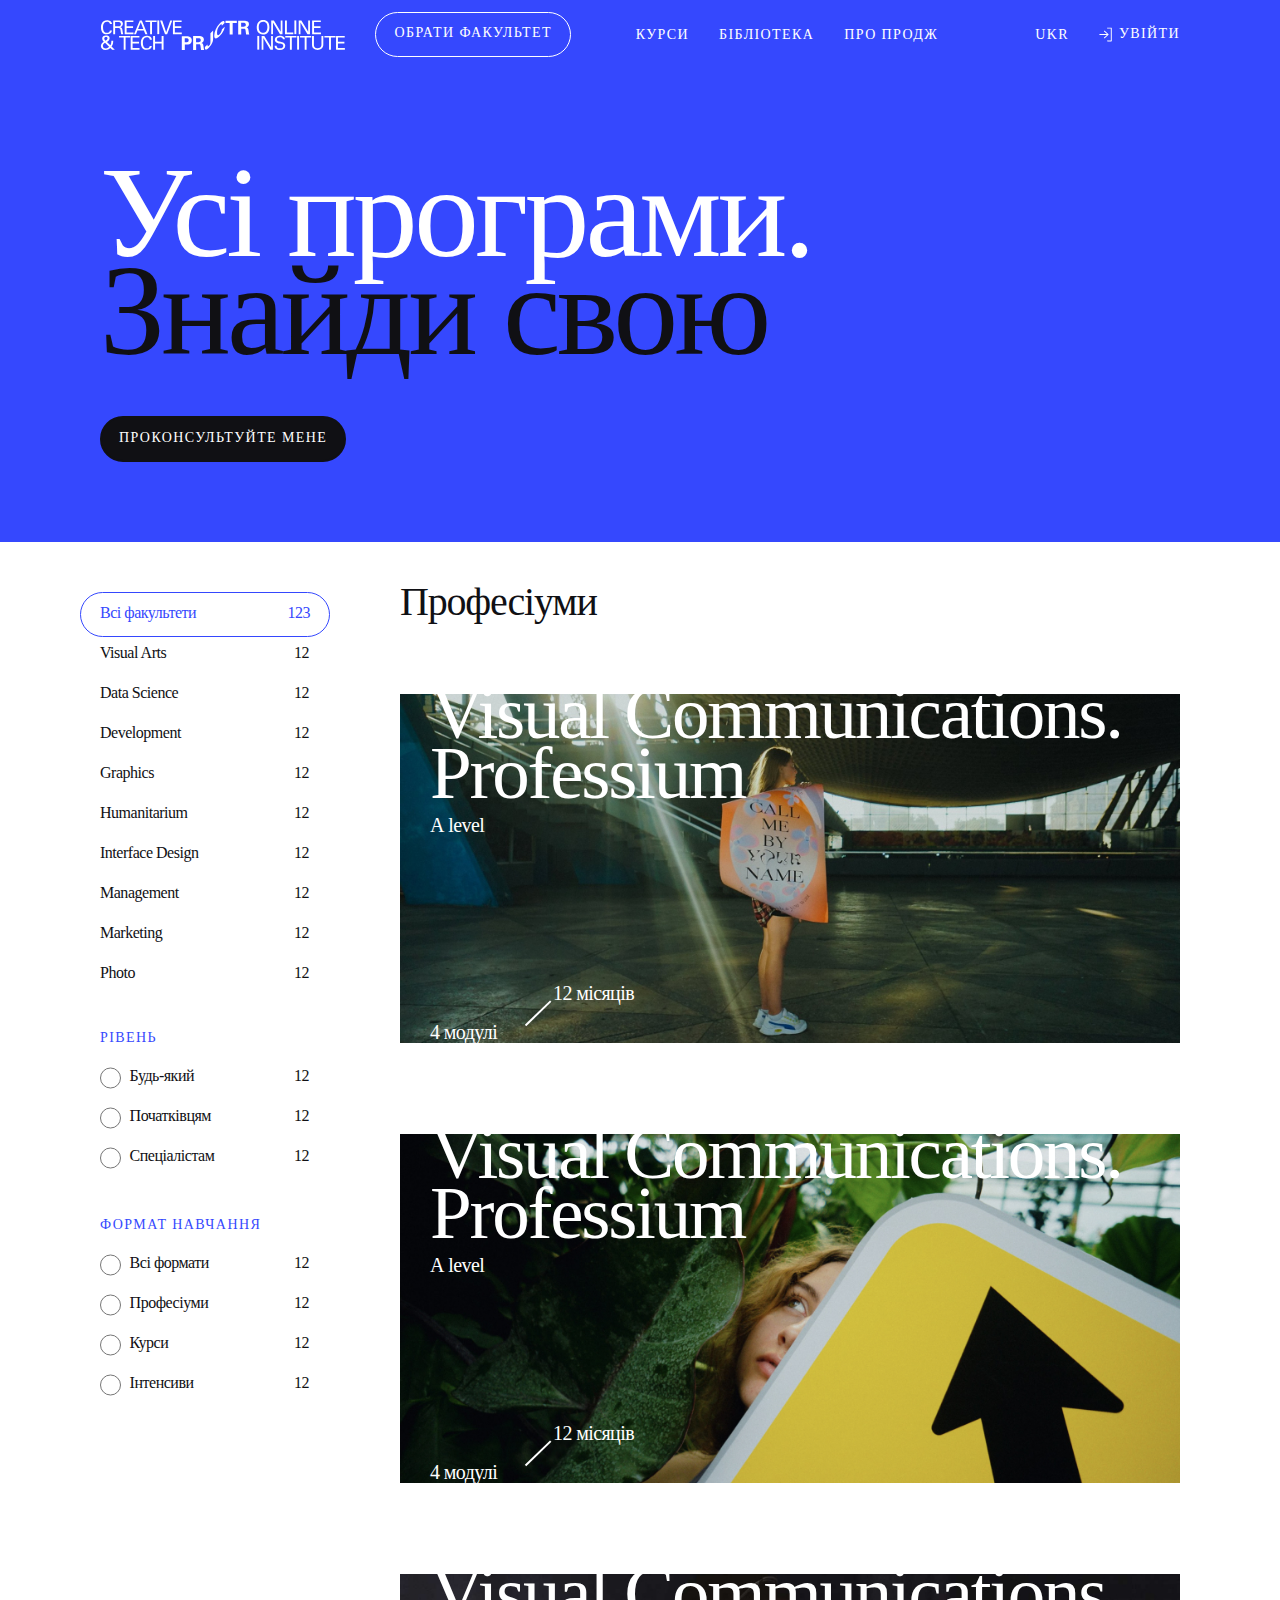
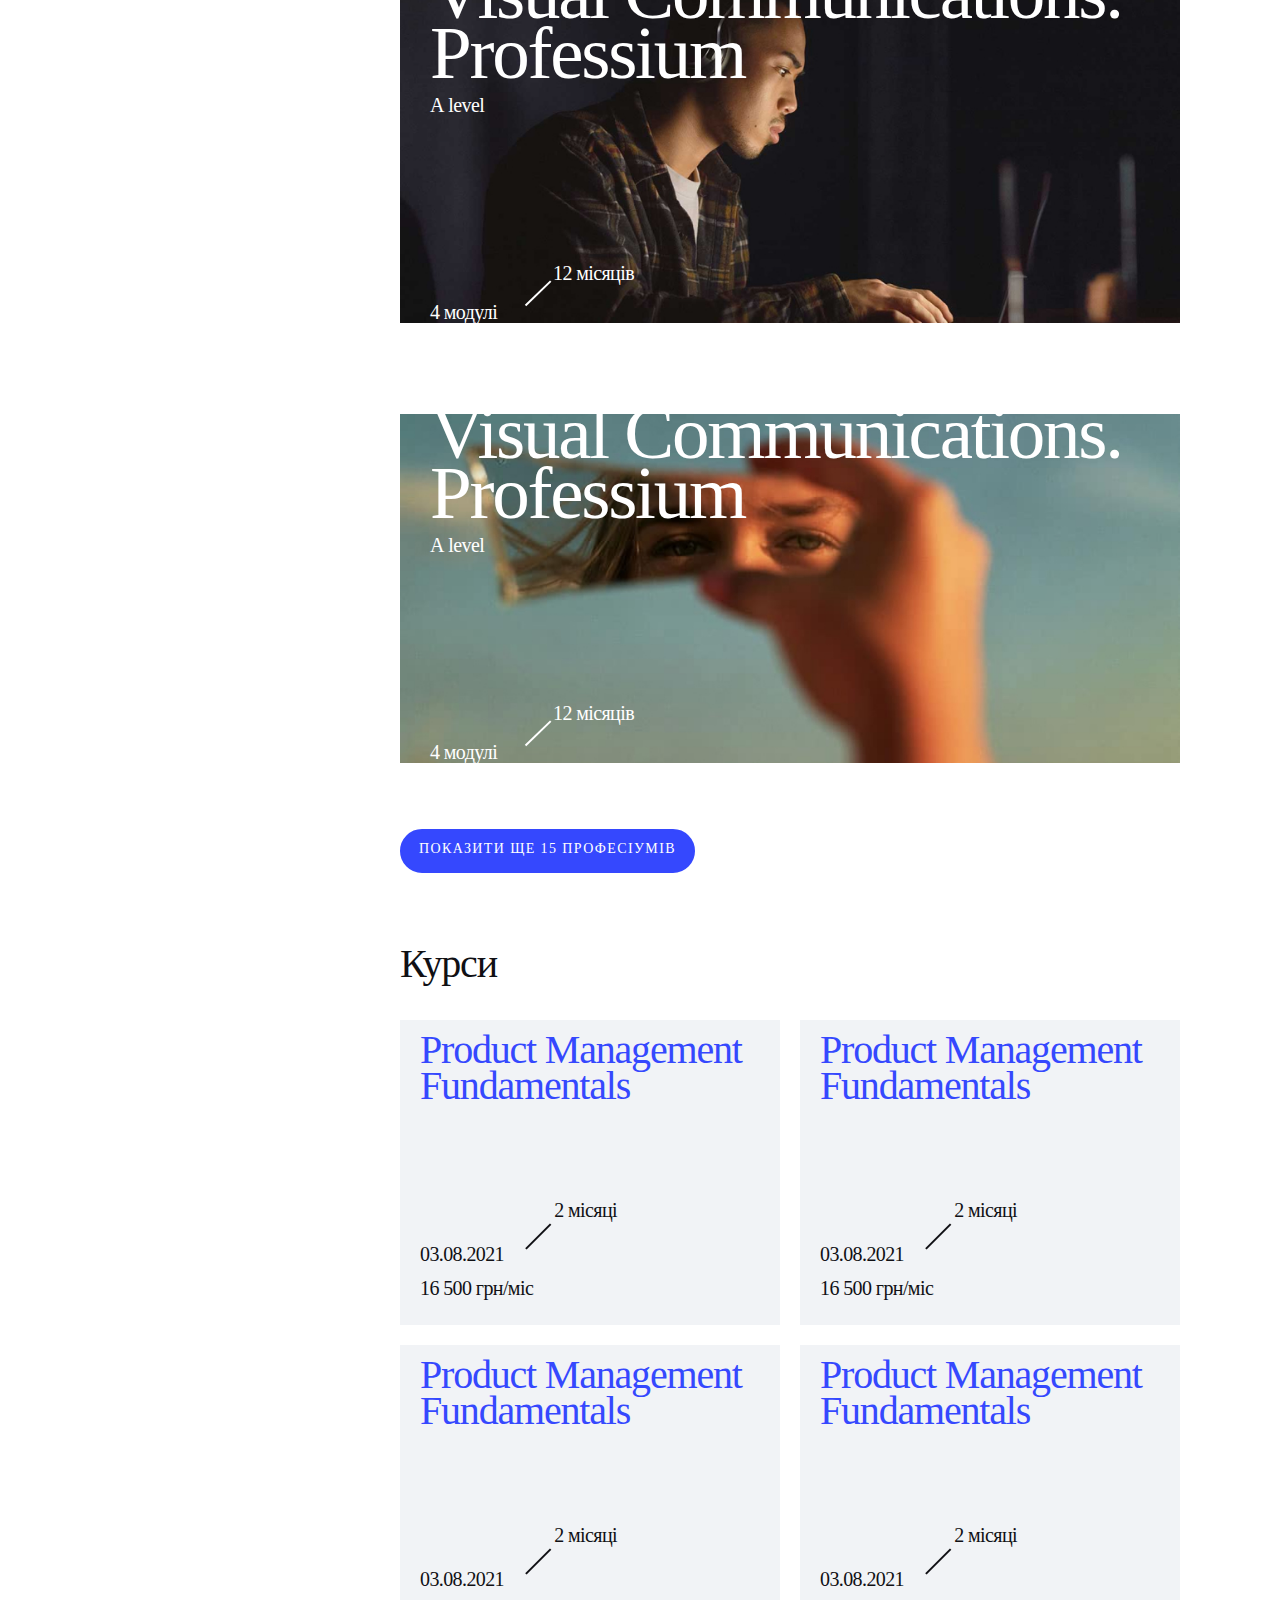
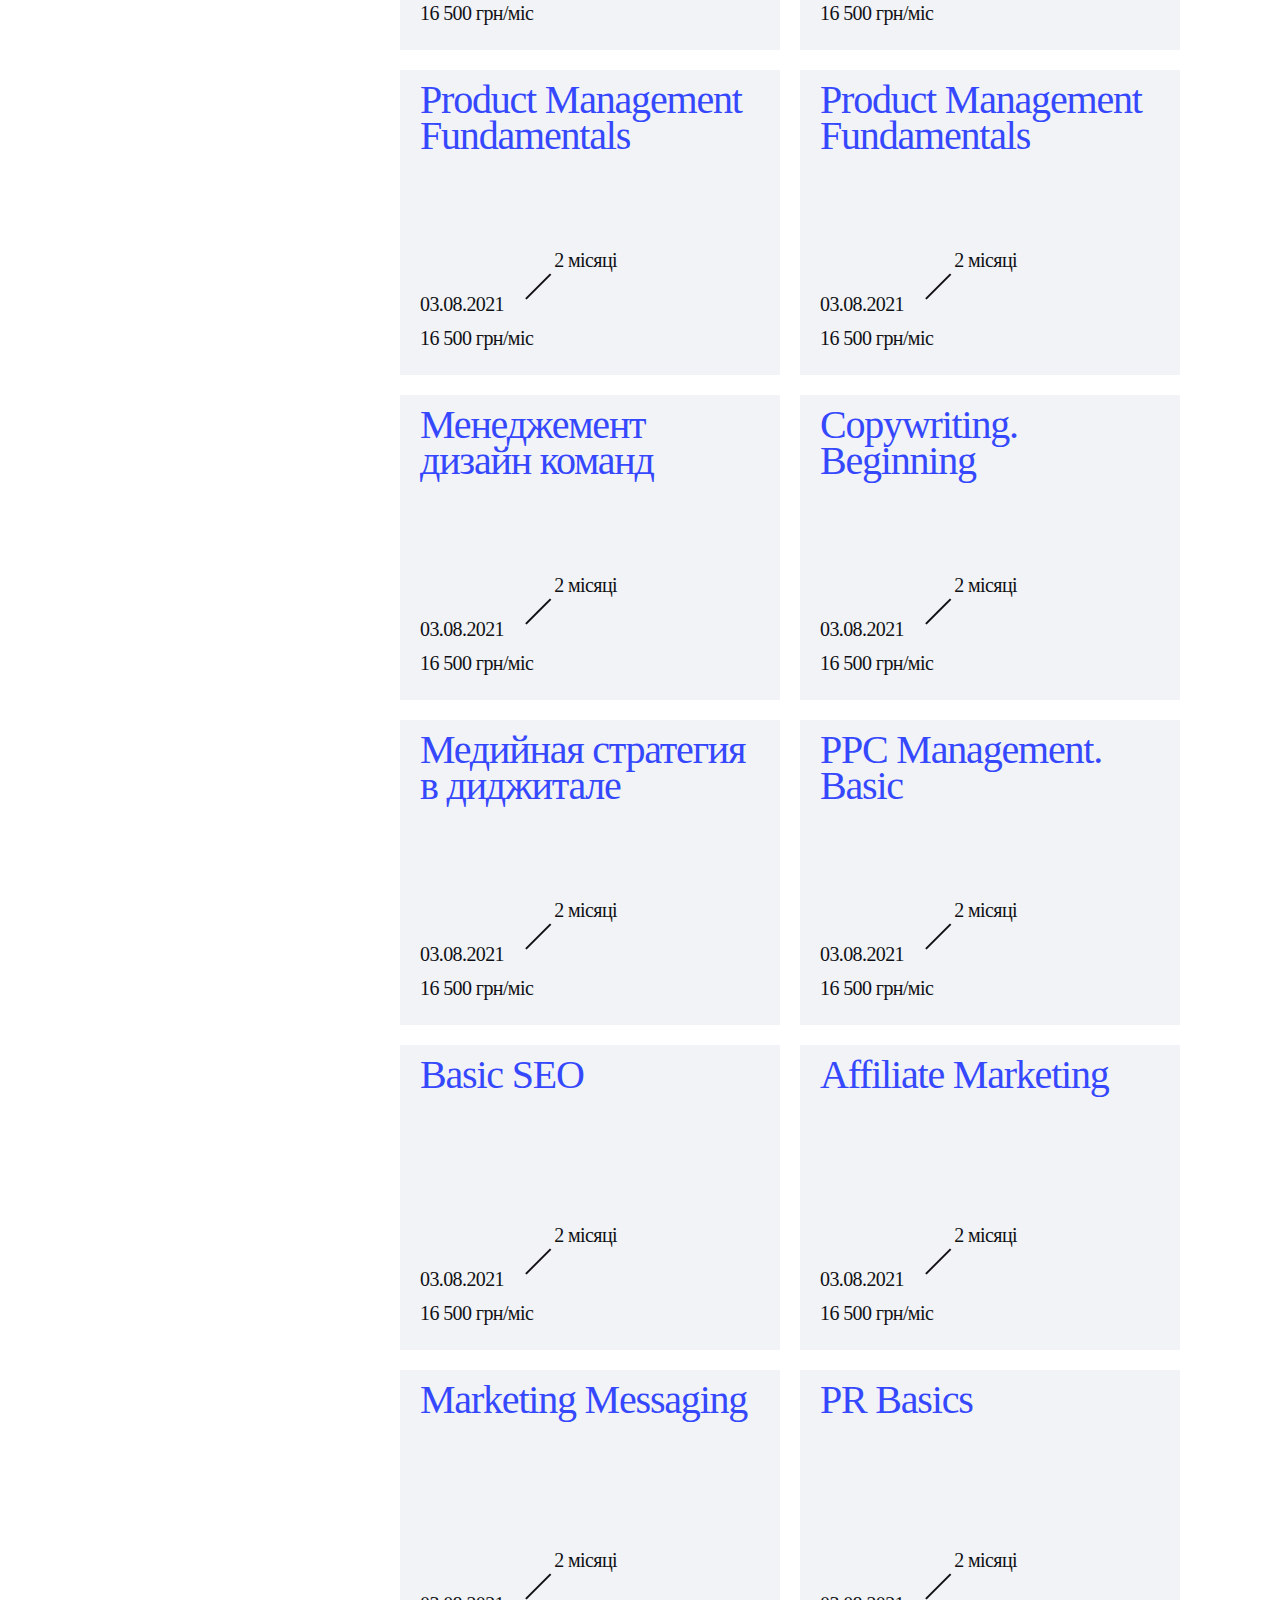
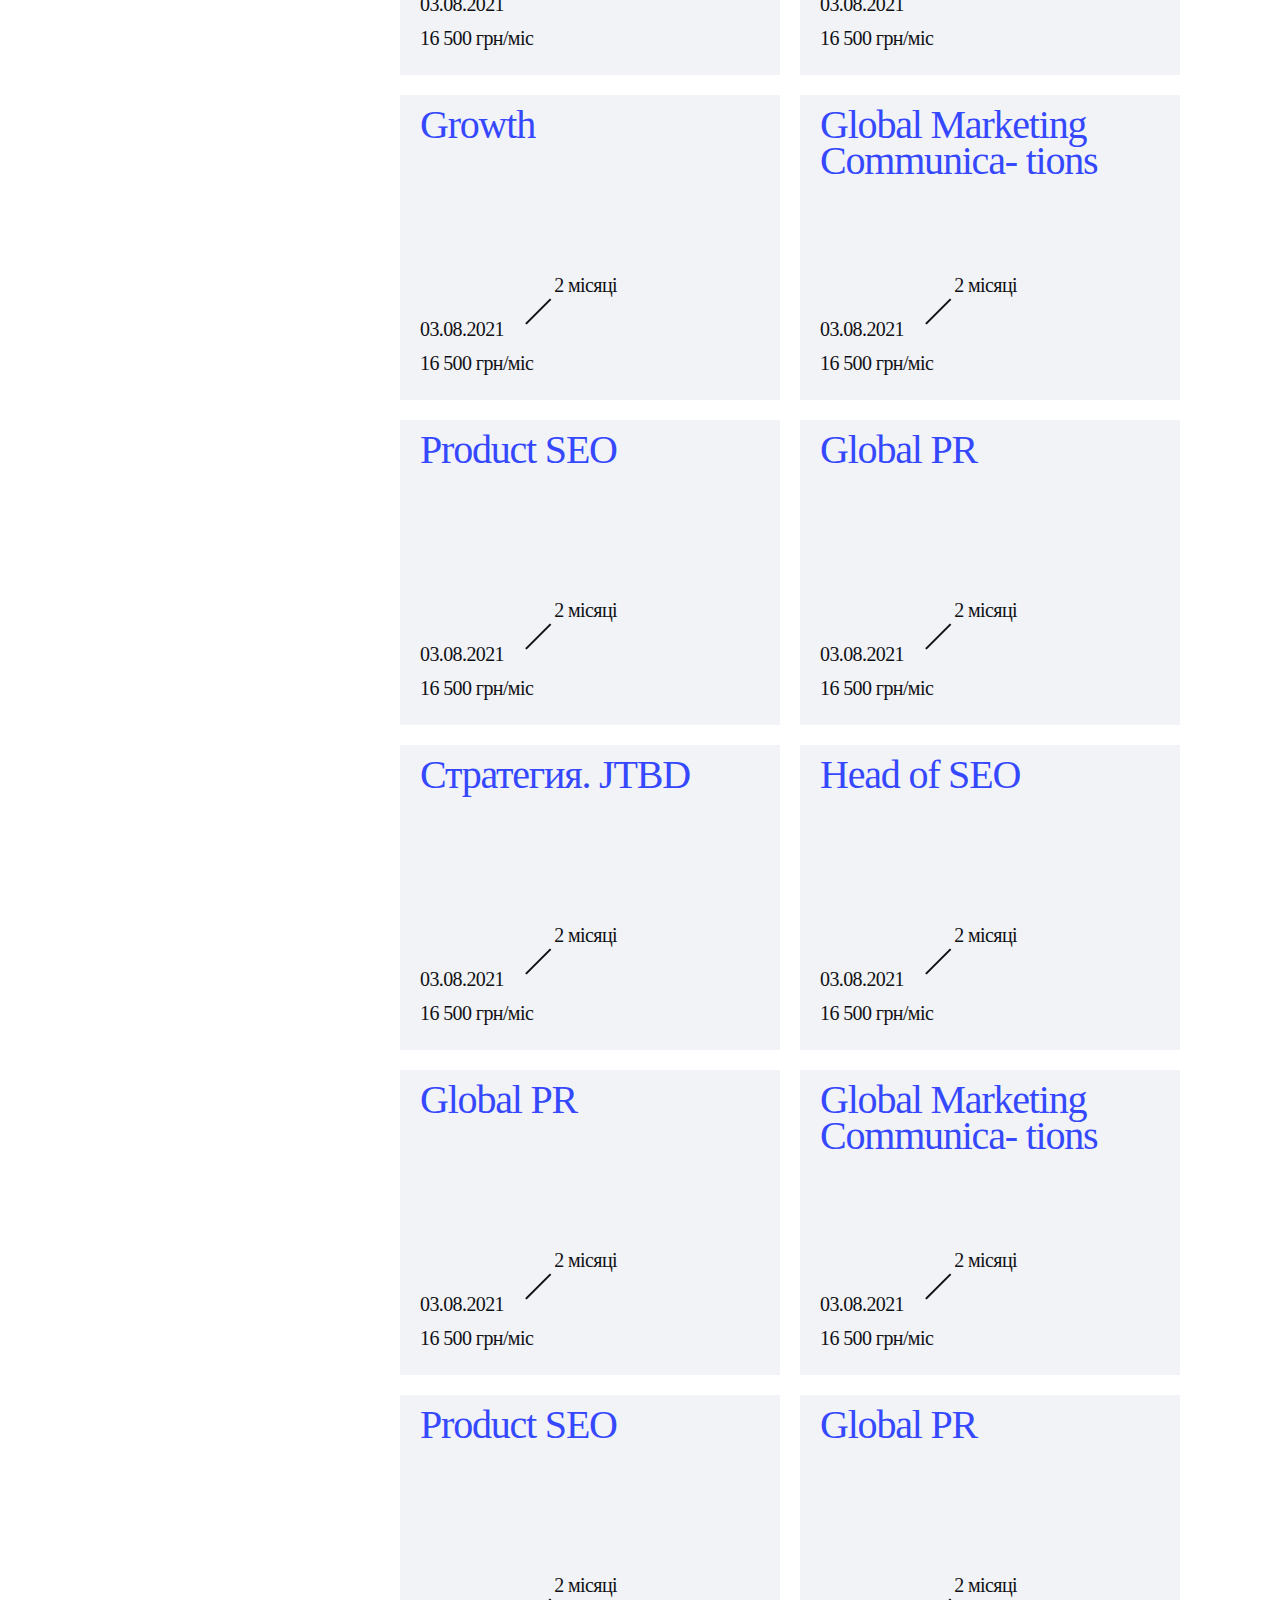
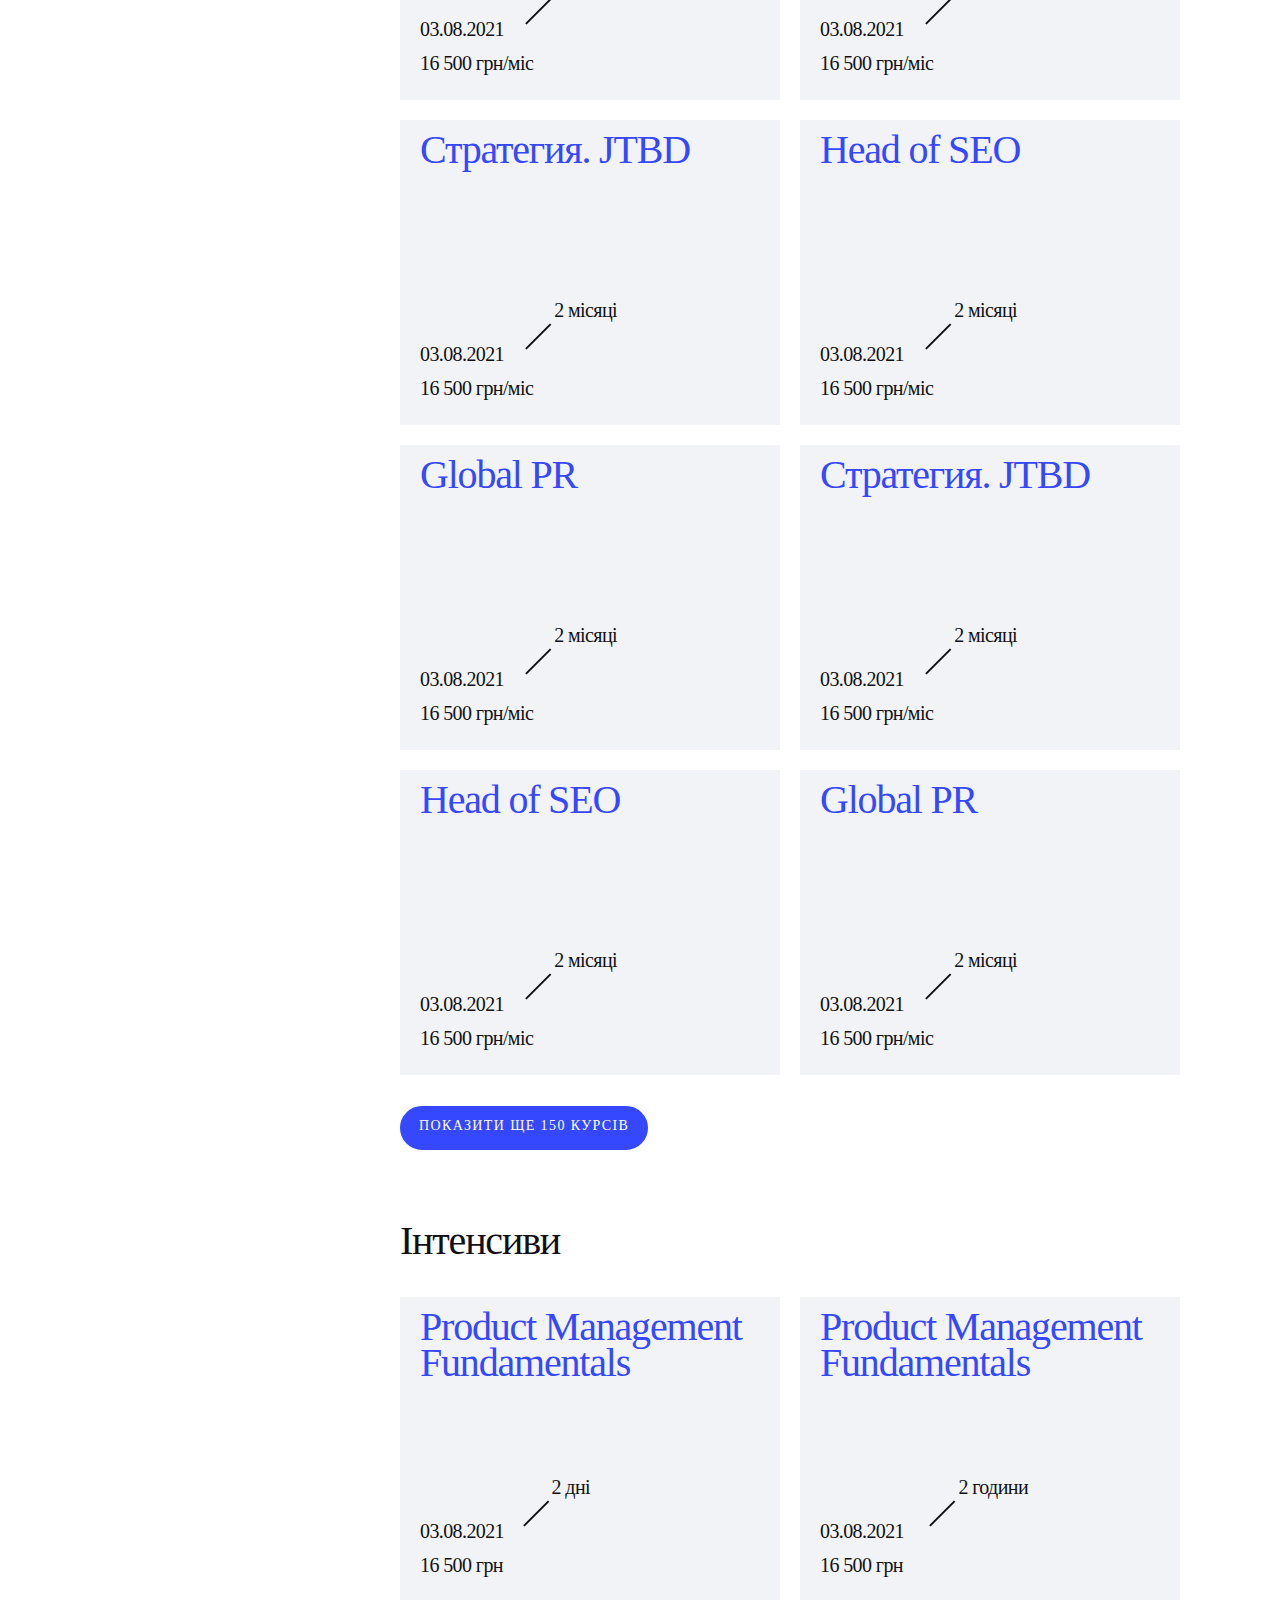
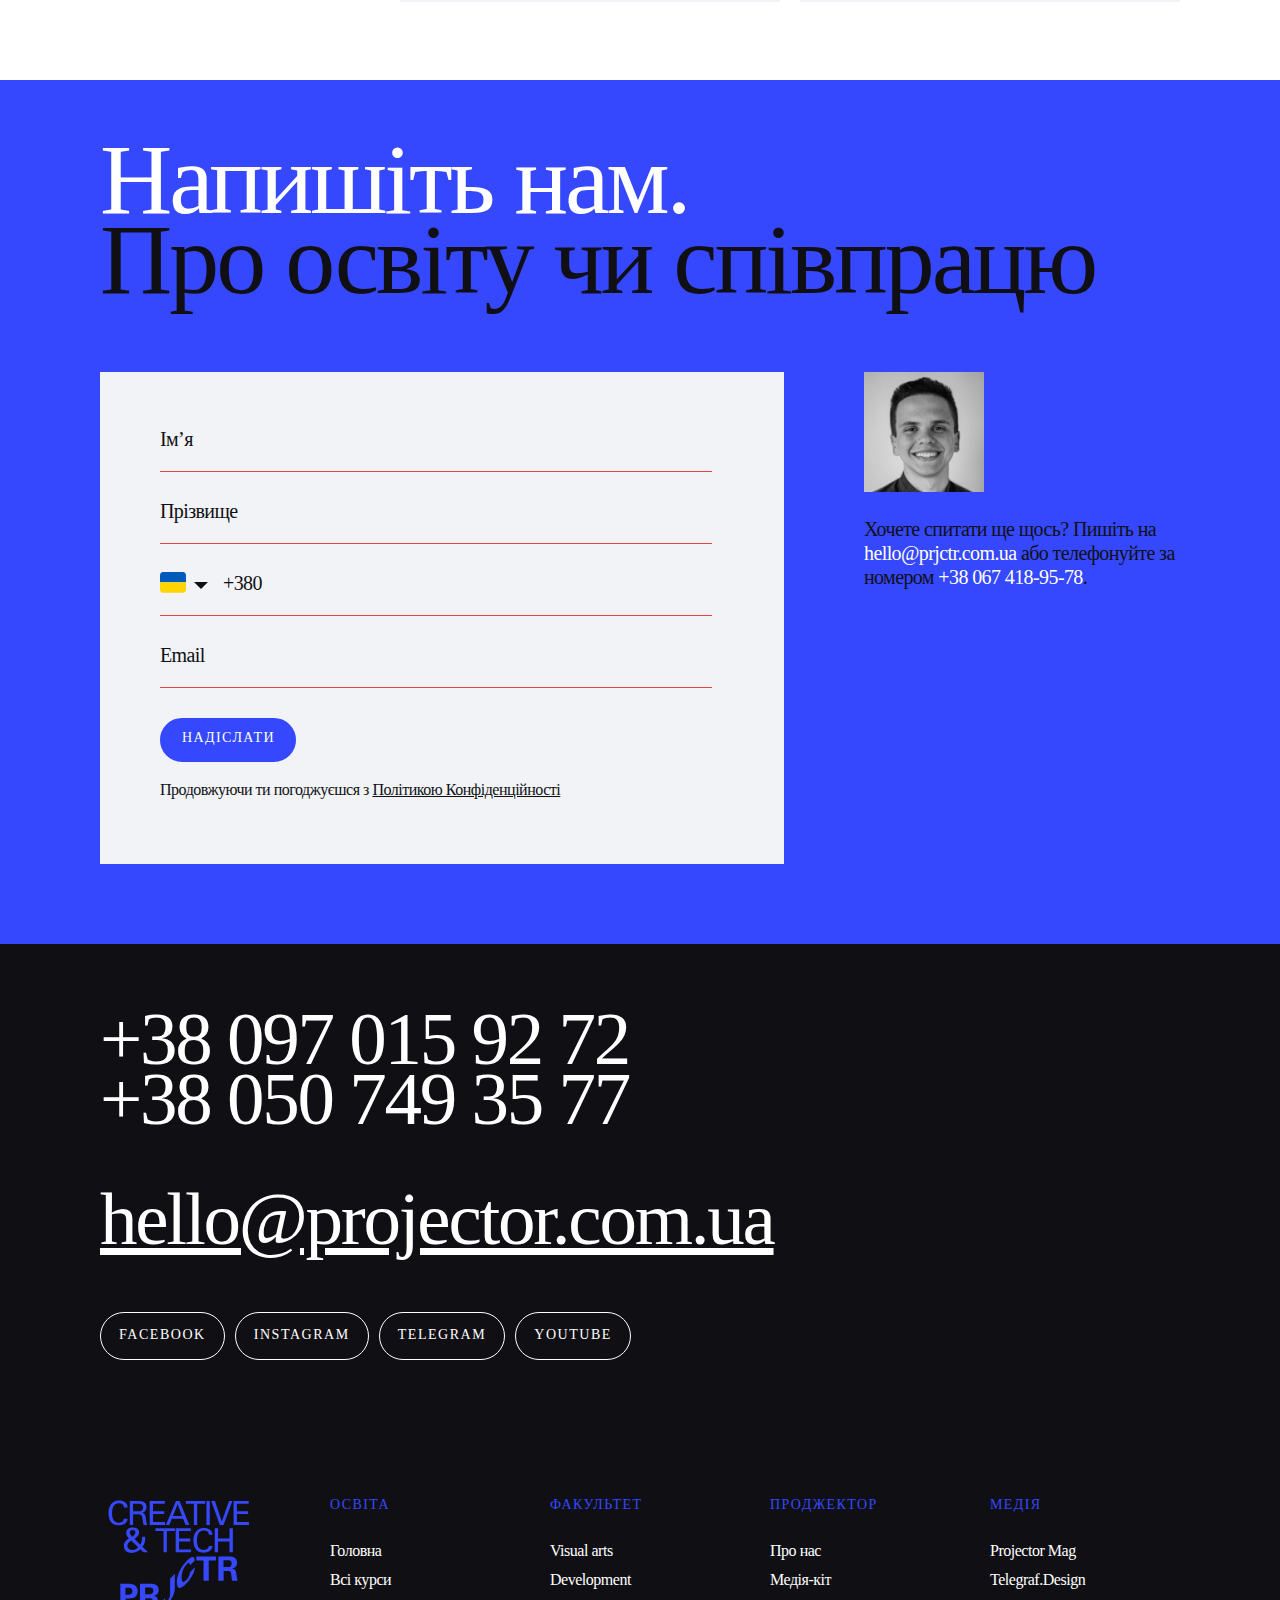
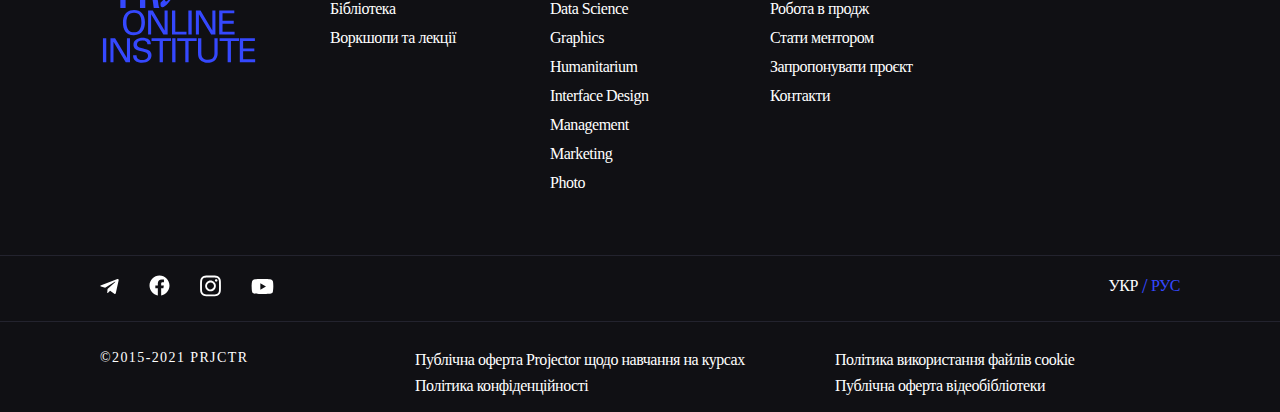
==== commit 9ad3e91d: "Active modals" ====
--- a/all_courses.html
+++ b/all_courses.html
@@ -1410,6 +1410,129 @@
 
    </footer>
 
+   <div class="faculty_modal">
+
+      <p class="faculty_modal_header">Обрати факультет</p>
+
+      <ul class="faculty_modal_list">
+         <li class="faculty_modal_list_item active">
+            Всі факультети
+         </li>
+         <li class="faculty_modal_list_item">
+            Visual Arts
+         </li>
+         <li class="faculty_modal_list_item">
+            Data Science
+         </li>
+         <li class="faculty_modal_list_item">
+            Development
+         </li>
+         <li class="faculty_modal_list_item">
+            Graphics
+         </li>
+         <li class="faculty_modal_list_item">
+            Humanitarium
+         </li>
+         <li class="faculty_modal_list_item">
+            Interface Design
+         </li>
+         <li class="faculty_modal_list_item">
+            Management
+         </li>
+         <li class="faculty_modal_list_item">
+            Marketing
+         </li>
+         <li class="faculty_modal_list_item">
+            Photo
+         </li>
+      </ul>
+
+      <button type="submit" class="results">Показати результати</button>
+
+      <div id="close">
+         <span class="close_item"></span>
+         <span class="close_item"></span>
+      </div>
+
+   </div>
+
+   <div class="filter_modal">
+
+      <p class="filter_modal_header">Фільтр</p>
+
+      <div class="filter_item level">
+
+         <p class="title">Рівень</p>
+
+         <div class="filter_item_content">
+            <input type="radio" value="Будь-який" id="level01" name="level" checked>
+            <label for="level01">
+               Будь-який
+            </label>
+         </div>
+
+         <div class="filter_item_content">
+            <input type="radio" value="Початківцям" id="level02" name="level">
+            <label for="level02">
+               Початківцям
+            </label>
+         </div>
+
+         <div class="filter_item_content">
+            <input type="radio" value="Спеціалістам" id="level03" name="level">
+            <label for="level03">
+               Спеціалістам
+            </label>
+         </div>
+
+      </div>
+
+      <div class="filter_item study_type">
+
+         <p class="title">Формат навчання</p>
+
+         <div class="filter_item_content">
+            <input type="radio" value="Всi формати" id="study_type01" name="Study type" checked>
+            <label for="study_type01" class="level_item">
+               Всi формати
+            </label>
+         </div>
+
+         <div class="filter_item_content">
+            <input type="radio" value="Професіуми" id="study_type02" name="Study type">
+            <label for="study_type02" class="level_item">
+               Професіуми
+            </label>
+         </div>
+
+         <div class="filter_item_content">
+            <input type="radio" value="Курси" id="study_type03" name="Study type">
+            <label for="study_type03" class="level_item">
+               Курси
+            </label>
+         </div>
+
+         <div class="filter_item_content">
+            <input type="radio" value="Інтенсиви" id="study_type04" name="Study type">
+            <label for="study_type04" class="level_item">
+               Інтенсиви
+            </label>
+         </div>
+
+      </div>
+
+      <button type="submit" class="results">Показати результати</button>
+
+      <div id="close">
+         <span class="close_item"></span>
+         <span class="close_item"></span>
+      </div>
+
+   </div>
+
+   <div id="myOverlay"></div>
+
+
    <script type="text/javascript" src="https://cdnjs.cloudflare.com/ajax/libs/jquery/3.6.0/jquery.min.js"></script>
 
    <script type="text/javascript" src="main.js"></script>
--- a/css/styles.css
+++ b/css/styles.css
@@ -1 +1 @@
-@font-face{font-family:"Univers LT CYR";src:url("../fonts/UniversLTCYR55Roman/font.woff") format("woff"),url("../fonts/UniversLTCYR55Roman/font.woff2") format("woff2");font-weight:normal;font-style:normal}*{font-family:"Univers LT CYR";-moz-box-sizing:border-box;box-sizing:border-box;padding:0;margin:0;letter-spacing:-0.03em;line-height:24px;-webkit-font-smoothing:antialiased;-moz-osx-font-smoothing:grayscale}html{font-size:20px;scroll-behavior:smooth}body{background-color:#101014;color:#fff}h1{font-size:130px;line-height:75%}h2{font-size:100px;line-height:80%}h3{font-size:75px;line-height:80%}h4{font-size:40px;line-height:90%}h5{font-size:30px;line-height:100%}h1,h2,h3,h4,h5{font-weight:400}a{color:#3548FE}a:hover{text-decoration:none}img{max-width:100%;height:auto}.none_list{list-style:none}button{cursor:pointer}.container{max-width:1440px;margin:0 auto;padding:0 100px}.header{padding:12px 0 13px;display:-webkit-box;display:-webkit-flex;display:-moz-box;display:-ms-flexbox;display:flex;-webkit-box-pack:justify;-webkit-justify-content:space-between;-moz-box-pack:justify;-ms-flex-pack:justify;justify-content:space-between;-webkit-box-align:center;-webkit-align-items:center;-moz-box-align:center;-ms-flex-align:center;align-items:center}.header .header_part1{display:-ms-grid;display:grid;grid-auto-flow:column;grid-gap:30px;-webkit-box-align:center;-webkit-align-items:center;-moz-box-align:center;-ms-flex-align:center;align-items:center}.header .header_part1 .header_logo svg{max-width:245px;display:block}.header .header_part1 .header_logo svg path{-webkit-transition:all 0.4s;-o-transition:all 0.4s;-moz-transition:all 0.4s;transition:all 0.4s}.header .header_part1 .header_logo svg:hover path{fill:#fff}.header .header_part1 .choose_faculty{text-transform:uppercase;font-size:14px;padding:14px 18.5px 17px;height:45px;background:transparent;border:1px solid #fff;-moz-border-radius:50px;border-radius:50px;color:#fff;-webkit-transition:all 0.4s;-o-transition:all 0.4s;-moz-transition:all 0.4s;transition:all 0.4s;letter-spacing:0.1em;line-height:14px;display:-webkit-box;display:-webkit-flex;display:-moz-box;display:-ms-flexbox;display:flex;-webkit-box-pack:center;-webkit-justify-content:center;-moz-box-pack:center;-ms-flex-pack:center;justify-content:center;-webkit-box-align:center;-webkit-align-items:center;-moz-box-align:center;-ms-flex-align:center;align-items:center}.header .header_part1 .choose_faculty:hover{background:#fff;color:#3548FE;border-color:#fff}.header .header_part1 a{text-decoration:none}.header .header_part2{display:-ms-inline-grid;display:inline-grid;grid-auto-flow:column;grid-gap:97px}.header .header_navigation{display:-webkit-box;display:-webkit-flex;display:-moz-box;display:-ms-flexbox;display:flex;-webkit-box-align:center;-webkit-align-items:center;-moz-box-align:center;-ms-flex-align:center;align-items:center}.header .header_navigation .menu_list{display:-ms-grid;display:grid;grid-auto-flow:column;grid-gap:30px;-webkit-box-align:center;-webkit-align-items:center;-moz-box-align:center;-ms-flex-align:center;align-items:center;list-style:none}.header .header_navigation .menu_list .menu_list_item{line-height:14px}.header .header_navigation .menu_list .menu_list_item a{font-size:14px;color:#fff;text-transform:uppercase;text-decoration:none;background-image:-webkit-gradient(linear,left top,left bottom,from(#fff),to(#fff));background-image:-webkit-linear-gradient(#fff,#fff);background-image:-moz-linear-gradient(#fff,#fff);background-image:linear-gradient(#fff,#fff);background-position:0% 100%;background-repeat:no-repeat;background-size:0% 1px;-webkit-transition:background-size 0.3s;-o-transition:background-size 0.3s;-moz-transition:background-size 0.3s;transition:background-size 0.3s;letter-spacing:0.1em}.header .header_navigation .menu_list .menu_list_item a:hover{background-size:100% 1px}.header .burger{cursor:pointer;z-index:9;position:relative;display:none}.header .burger .burger_row1,.header .burger .burger_row2{width:31px;height:2px;background-color:#fff;margin:6px 0;-webkit-transition:0.4s;-o-transition:0.4s;-moz-transition:0.4s;transition:0.4s}.header .burger.active .burger_row1{-webkit-transform:rotate(-45deg) translate(0px,5px);-moz-transform:rotate(-45deg) translate(0px,5px);-ms-transform:rotate(-45deg) translate(0px,5px);-o-transform:rotate(-45deg) translate(0px,5px);transform:rotate(-45deg) translate(0px,5px)}.header .burger.active .burger_row2{-webkit-transform:rotate(45deg) translate(0px,-6px);-moz-transform:rotate(45deg) translate(0px,-6px);-ms-transform:rotate(45deg) translate(0px,-6px);-o-transform:rotate(45deg) translate(0px,-6px);transform:rotate(45deg) translate(0px,-6px)}.header .header_login{display:-ms-grid;display:grid;grid-auto-flow:column;grid-gap:29px;-webkit-box-align:center;-webkit-align-items:center;-moz-box-align:center;-ms-flex-align:center;align-items:center}.header .language_active{text-transform:uppercase;font-size:14px;line-height:14px;letter-spacing:0.1em;line-height:20px}.header .log_in_link{display:-ms-inline-grid;display:inline-grid;grid-auto-flow:column;-webkit-box-align:center;-webkit-align-items:center;-moz-box-align:center;-ms-flex-align:center;align-items:center;grid-gap:6px;background-image:-webkit-gradient(linear,left top,left bottom,from(#fff),to(#fff));background-image:-webkit-linear-gradient(#fff,#fff);background-image:-moz-linear-gradient(#fff,#fff);background-image:linear-gradient(#fff,#fff);background-position:0% 100%;background-repeat:no-repeat;background-size:0% 1px;-webkit-transition:background-size 0.3s;-o-transition:background-size 0.3s;-moz-transition:background-size 0.3s;transition:background-size 0.3s;text-decoration:none;color:#fff}.header .log_in_link p{text-transform:uppercase;font-size:14px;line-height:14px;letter-spacing:0.1em;cursor:pointer;line-height:20px}.header .log_in_link:hover{background-size:100% 1px}.header_title{position:relative}.header_title h1{font-size:130px;font-weight:400;line-height:98px;margin-top:26px}.header_title span{color:#3548FE}.header_title #module_level{position:absolute;color:#23232E;right:90px;bottom:-75px;font-size:7em;z-index:-1;height:100%}.go_to_professium_link{text-decoration:none}.go_to_professium{background-color:#3548FE;font-size:14px;border:2px solid #3548FE;-moz-border-radius:50px;border-radius:50px;padding:13px 18px 14px;color:#fff;letter-spacing:0.1em;text-transform:uppercase;margin-top:56px;-webkit-transition:all 0.4s;-o-transition:all 0.4s;-moz-transition:all 0.4s;transition:all 0.4s;display:-webkit-box;display:-webkit-flex;display:-moz-box;display:-ms-flexbox;display:flex;-webkit-box-pack:center;-webkit-justify-content:center;-moz-box-pack:center;-ms-flex-pack:center;justify-content:center;-webkit-box-align:center;-webkit-align-items:center;-moz-box-align:center;-ms-flex-align:center;align-items:center;line-height:100%}.go_to_professium:hover{background-color:transparent;color:#3548FE}.background_module{background:url(../images/A.png) no-repeat right bottom;background-size:26%}.breadcrumbs{display:-ms-inline-grid;display:inline-grid;grid-gap:30px;margin-top:75px;grid-auto-flow:column}.breadcrumbs .breadcrumb_link{letter-spacing:-0.025em}#modules{margin-top:115px}#modules .amount_modules{font-size:30px;display:-webkit-box;display:-webkit-flex;display:-moz-box;display:-ms-flexbox;display:flex;-webkit-box-align:center;-webkit-align-items:center;-moz-box-align:center;-ms-flex-align:center;align-items:center}#modules .amount_modules .amount_modules_info{margin-left:13px}#modules .amount_modules .amount_modules_text{letter-spacing:-0.035em;line-height:30px}#modules .amount_modules a{line-height:1}#modules .modules_list{display:-webkit-box;display:-webkit-flex;display:-moz-box;display:-ms-flexbox;display:flex;overflow-x:auto;padding-bottom:20px;position:relative;margin-top:55px}#modules .modules_list .modules_list_item{min-width:295px;height:305px;background-color:#23232E;padding:12px 20px 23px;display:-webkit-box;display:-webkit-flex;display:-moz-box;display:-ms-flexbox;display:flex;-webkit-box-orient:vertical;-webkit-box-direction:normal;-webkit-flex-direction:column;-moz-box-orient:vertical;-moz-box-direction:normal;-ms-flex-direction:column;flex-direction:column;margin-right:20px;-webkit-box-pack:justify;-webkit-justify-content:space-between;-moz-box-pack:justify;-ms-flex-pack:justify;justify-content:space-between}#modules .modules_list .modules_list_item a{text-decoration:none}#modules .modules_list .modules_list_item .modules_list_item_title{font-size:40px;line-height:36px}#modules .modules_list .modules_list_item .modules_list_item_time{max-width:197px;min-height:69px;display:-webkit-box;display:-webkit-flex;display:-moz-box;display:-ms-flexbox;display:flex;-webkit-box-orient:vertical;-webkit-box-direction:normal;-webkit-flex-direction:column;-moz-box-orient:vertical;-moz-box-direction:normal;-ms-flex-direction:column;flex-direction:column;-webkit-box-pack:justify;-webkit-justify-content:space-between;-moz-box-pack:justify;-ms-flex-pack:justify;justify-content:space-between}#modules .modules_list .modules_list_item .modules_list_item_time .months{text-align:right;position:relative}#modules .modules_list .modules_list_item .modules_list_item_time .months:before{content:"";width:35px;height:2px;background:#fff;position:absolute;-webkit-transform:rotate(135deg) translate(50px,-3px);-moz-transform:rotate(135deg) translate(50px,-3px);-ms-transform:rotate(135deg) translate(50px,-3px);-o-transform:rotate(135deg) translate(50px,-3px);transform:rotate(135deg) translate(50px,-3px)}#modules .modules_list .modules_list_item:last-child{margin-right:0}#modules .modules_list:after,#modules .modules_list:before{content:url(../images/arrow_right.png);background-color:#3548FE;width:48px;height:48px;position:absolute;top:50%;color:#fff;-moz-border-radius:50px;border-radius:50px;display:-webkit-box;display:-webkit-flex;display:-moz-box;display:-ms-flexbox;display:flex;-webkit-box-pack:center;-webkit-justify-content:center;-moz-box-pack:center;-ms-flex-pack:center;justify-content:center;-webkit-box-align:center;-webkit-align-items:center;-moz-box-align:center;-ms-flex-align:center;align-items:center;visibility:hidden;opacity:0;-webkit-transition:all 0.4s;-o-transition:all 0.4s;-moz-transition:all 0.4s;transition:all 0.4s;cursor:pointer}#modules .modules_list:after:hover,#modules .modules_list:before:hover{background-color:transparent}#modules .modules_list:after{right:0;-webkit-transform:translate(-50%,-50%);-moz-transform:translate(-50%,-50%);-ms-transform:translate(-50%,-50%);-o-transform:translate(-50%,-50%);transform:translate(-50%,-50%)}#modules .modules_list:before{left:0;-webkit-transform:translate(50%,-50%) rotate(180deg);-moz-transform:translate(50%,-50%) rotate(180deg);-ms-transform:translate(50%,-50%) rotate(180deg);-o-transform:translate(50%,-50%) rotate(180deg);transform:translate(50%,-50%) rotate(180deg)}#modules .modules_list:hover:after,#modules .modules_list:hover:before{visibility:visible;opacity:1}#modules .mastery_vector{margin-top:86px;max-width:925px}#modules .mastery_vector .mastery_vector_link{display:block;margin-top:60px}#professium_details{margin-top:121px}#professium_details .professium_details_img{width:100%;height:680px;-o-object-fit:cover;object-fit:cover}#professium_details .advantages{background:#3548FE;padding-bottom:104px}#professium_details .advantages .advantages_title{color:#101014;margin-top:-86px}#professium_details .advantages .advantages_title span{color:#3548FE}#professium_details .advantages .advantages_list{margin-top:133px;display:-ms-grid;display:grid;grid-template-columns:repeat(auto-fit,minmax(220px,1fr));grid-gap:40px 20px}#professium_details .advantages .advantages_list .advantages_list_item_title{padding-bottom:34px;border-bottom:1px solid #fff;line-height:39px}#professium_details .advantages .advantages_list .advantages_list_item_text{padding-top:26px}#curators{padding:60px 0 55px}#curators .curators_title span{color:#3548FE}#curators .curators_list{display:-webkit-box;display:-webkit-flex;display:-moz-box;display:-ms-flexbox;display:flex;-webkit-flex-wrap:nowrap;-ms-flex-wrap:nowrap;flex-wrap:nowrap;overflow:auto hidden;padding-bottom:30px;position:relative;margin-top:71px}#curators .curators_list:after,#curators .curators_list:before{content:url(../images/arrow_right.png);background-color:#3548FE;width:48px;height:48px;position:absolute;top:35%;color:#fff;-moz-border-radius:50px;border-radius:50px;display:-webkit-box;display:-webkit-flex;display:-moz-box;display:-ms-flexbox;display:flex;-webkit-box-pack:center;-webkit-justify-content:center;-moz-box-pack:center;-ms-flex-pack:center;justify-content:center;-webkit-box-align:center;-webkit-align-items:center;-moz-box-align:center;-ms-flex-align:center;align-items:center;visibility:hidden;opacity:0;-webkit-transition:all 0.4s;-o-transition:all 0.4s;-moz-transition:all 0.4s;transition:all 0.4s;cursor:pointer}#curators .curators_list:after{right:0;-webkit-transform:translate(-50%,-35%);-moz-transform:translate(-50%,-35%);-ms-transform:translate(-50%,-35%);-o-transform:translate(-50%,-35%);transform:translate(-50%,-35%)}#curators .curators_list:before{left:0;-webkit-transform:translate(50%,-35%) rotate(180deg);-moz-transform:translate(50%,-35%) rotate(180deg);-ms-transform:translate(50%,-35%) rotate(180deg);-o-transform:translate(50%,-35%) rotate(180deg);transform:translate(50%,-35%) rotate(180deg)}#curators .curators_list:hover:after,#curators .curators_list:hover:before{visibility:visible;opacity:1}#curators .curators_list .curators_item{display:-webkit-box;display:-webkit-flex;display:-moz-box;display:-ms-flexbox;display:flex;-webkit-box-orient:vertical;-webkit-box-direction:normal;-webkit-flex-direction:column;-moz-box-orient:vertical;-moz-box-direction:normal;-ms-flex-direction:column;flex-direction:column;width:290px;min-width:290px;margin-right:20px;height:100%}#curators .curators_list .curators_item:last-child{margin-right:0}#curators .curators_list .curators_item .curators_item_image{height:440px;-o-object-fit:cover;object-fit:cover}#curators .curators_list .curators_item .curators_item_position{color:#3548FE;font-size:14px;text-transform:uppercase;margin:23px 0;letter-spacing:0.1em}#curators .curators_list .curators_item .curators_item_name{font-size:30px;line-height:30px;margin-bottom:7px}#curators .curators_list .curators_item .curators_item_about{font-size:16px;line-height:19px}#curators .curators_list a{text-decoration:none;color:#fff}#curators .curators_list a:hover{text-decoration:underline}#curriculum{padding:56px 0}#curriculum .curriculum_title span{color:#3548FE}#curriculum .curriculum_list{margin:70px 0 0}#curriculum .curriculum_list .curriculum_item{display:-ms-inline-grid;display:inline-grid;grid-auto-flow:column;grid-gap:20px}#curriculum .curriculum_list .curriculum_item .curriculum_item_module{margin:72px 0 0;position:relative;min-width:190px;text-align:center}#curriculum .curriculum_list .curriculum_item .curriculum_item_module:after{content:"";position:absolute;width:4px;height:101%;background:#23232E;left:51.5%;top:5px;-webkit-transform:translate(-50%,45px);-moz-transform:translate(-50%,45px);-ms-transform:translate(-50%,45px);-o-transform:translate(-50%,45px);transform:translate(-50%,45px)}#curriculum .curriculum_list .curriculum_item .curriculum_item_description{max-width:1040px;width:100%;background:#23232E;padding:47px 60px 58px;margin-bottom:20px}#curriculum .curriculum_list .curriculum_item .curriculum_item_description .curriculum_item_description_title{margin-bottom:56px}#curriculum .curriculum_list .curriculum_item .curriculum_item_description .curriculum_item_description_text{display:-ms-grid;display:grid;-ms-grid-columns:56% 32%;grid-template-columns:56% 32%;grid-gap:12%}#curriculum .curriculum_list .curriculum_item .curriculum_item_description .curriculum_item_description_text .curriculum_item_description_text_item{margin-bottom:45px}#curriculum .curriculum_list .curriculum_item .curriculum_item_description .curriculum_item_description_text .curriculum_item_description_text_item:last-child{margin-bottom:0}#curriculum .curriculum_list .curriculum_item .curriculum_item_description .curriculum_item_description_text .curriculum_item_description_subtitle{font-size:14px;text-transform:uppercase;color:#3548FE;margin-bottom:5px;letter-spacing:0.1em}#curriculum .curriculum_list .curriculum_item .curriculum_item_description .curriculum_item_description_text .pass_separetely{text-transform:uppercase;font-size:14px;max-width:257px;width:100%;background:transparent;border:1px solid #fff;-moz-border-radius:50px;border-radius:50px;color:#fff;-webkit-transition:all 0.4s;-o-transition:all 0.4s;-moz-transition:all 0.4s;transition:all 0.4s;letter-spacing:0.1em;display:-webkit-box;display:-webkit-flex;display:-moz-box;display:-ms-flexbox;display:flex;-webkit-box-pack:center;-webkit-justify-content:center;-moz-box-pack:center;-ms-flex-pack:center;justify-content:center;-webkit-box-align:center;-webkit-align-items:center;-moz-box-align:center;-ms-flex-align:center;align-items:center;margin-top:-12px;line-height:100%;padding:13px 18px 16px}#curriculum .curriculum_list .curriculum_item .curriculum_item_description .curriculum_item_description_text .pass_separetely:hover{background:#fff;color:#3548FE}#curriculum .curriculum_list .curriculum_item_diploma{display:-webkit-box;display:-webkit-flex;display:-moz-box;display:-ms-flexbox;display:flex}#curriculum .curriculum_list .curriculum_item_diploma .curriculum_item_module{margin:89px 20px 0 0;position:relative;min-width:190px;text-align:center}#curriculum .curriculum_list .curriculum_item_diploma .curriculum_item_diploma_container{max-width:1040px;width:100%}#curriculum .curriculum_list .curriculum_item_diploma .curriculum_item_diploma_container .curriculum_item_diploma_description{background-color:#3548FE;padding:67px 60px 15px;margin-bottom:47px}#curriculum .curriculum_list .curriculum_item_diploma .curriculum_item_diploma_container .curriculum_item_diploma_description .curriculum_item_diploma_description_header{display:-webkit-box;display:-webkit-flex;display:-moz-box;display:-ms-flexbox;display:flex;-webkit-box-pack:justify;-webkit-justify-content:space-between;-moz-box-pack:justify;-ms-flex-pack:justify;justify-content:space-between;-webkit-flex-wrap:wrap;-ms-flex-wrap:wrap;flex-wrap:wrap}#curriculum .curriculum_list .curriculum_item_diploma .curriculum_item_diploma_container .curriculum_item_diploma_description .curriculum_item_diploma_description_header .curriculum_item_diploma_description_title{margin-bottom:56px}#curriculum .curriculum_list .curriculum_item_diploma .curriculum_item_diploma_container .curriculum_item_diploma_description .curriculum_item_diploma_description_header .curriculum_item_diploma_description_title span{color:#101014}#curriculum .curriculum_list .curriculum_item_diploma .curriculum_item_diploma_container .curriculum_item_diploma_description .curriculum_item_diploma_description_header .curriculum_item_diploma_description_level{padding:10px 2px}#curriculum .curriculum_list .curriculum_item_diploma .curriculum_item_diploma_container .curriculum_item_diploma_description .curriculum_item_diploma_description_text .curriculum_item_description_text_item{margin-bottom:47px}#curriculum .curriculum_list .curriculum_item_diploma .curriculum_item_diploma_container .curriculum_item_diploma_description .curriculum_item_diploma_description_text .curriculum_item_description_text_item:last-child{margin-bottom:0}#curriculum .curriculum_list .curriculum_item_diploma .curriculum_item_diploma_container .curriculum_item_diploma_description .curriculum_item_diploma_description_text .curriculum_item_description_text_item .curriculum_item_description_subtitle{font-size:14px;text-transform:uppercase;color:#101014;margin-bottom:4px;letter-spacing:0.1em}#curriculum .curriculum_list .curriculum_item_diploma .curriculum_item_diploma_container .curriculum_item_diploma_description .curriculum_item_diploma_description_text .curriculum_item_description_text_with_autograph{display:-webkit-box;display:-webkit-flex;display:-moz-box;display:-ms-flexbox;display:flex;-webkit-box-pack:justify;-webkit-justify-content:space-between;-moz-box-pack:justify;-ms-flex-pack:justify;justify-content:space-between}#curriculum .curriculum_list .curriculum_item_diploma .curriculum_item_diploma_container .curriculum_item_diploma_description .curriculum_item_diploma_description_text .curriculum_item_description_text_with_autograph .curriculum_item_description_text_with_autograph_image{display:block;margin-top:-50px}#curriculum .curriculum_list .curriculum_item_attention{max-width:525px}#curriculum .curriculum_list .curriculum_item_join{background-color:#3548FE;border:2px solid #3548FE;padding:14px 19px;margin-top:34px;text-transform:uppercase;-moz-border-radius:50px;border-radius:50px;color:#fff;-webkit-transition:all 0.4s;-o-transition:all 0.4s;-moz-transition:all 0.4s;transition:all 0.4s;letter-spacing:0.134em;display:-webkit-box;display:-webkit-flex;display:-moz-box;display:-ms-flexbox;display:flex;-webkit-box-align:center;-webkit-align-items:center;-moz-box-align:center;-ms-flex-align:center;align-items:center;-webkit-box-pack:center;-webkit-justify-content:center;-moz-box-pack:center;-ms-flex-pack:center;justify-content:center;line-height:100%}#curriculum .curriculum_list .curriculum_item_join:hover{background-color:transparent;color:#3548FE}#students_projects{padding:83px 0 0}#students_projects .students_projects_title span{color:#3548FE}#students_projects .students_projects_list{display:-webkit-box;display:-webkit-flex;display:-moz-box;display:-ms-flexbox;display:flex;-webkit-flex-wrap:nowrap;-ms-flex-wrap:nowrap;flex-wrap:nowrap;overflow:auto hidden;padding-bottom:30px;position:relative;margin-top:71px}#students_projects .students_projects_list:after,#students_projects .students_projects_list:before{content:url(../images/arrow_right.png);background-color:#3548FE;width:48px;height:48px;position:absolute;top:35%;color:#fff;-moz-border-radius:50px;border-radius:50px;display:-webkit-box;display:-webkit-flex;display:-moz-box;display:-ms-flexbox;display:flex;-webkit-box-pack:center;-webkit-justify-content:center;-moz-box-pack:center;-ms-flex-pack:center;justify-content:center;-webkit-box-align:center;-webkit-align-items:center;-moz-box-align:center;-ms-flex-align:center;align-items:center;visibility:hidden;opacity:0;-webkit-transition:all 0.4s;-o-transition:all 0.4s;-moz-transition:all 0.4s;transition:all 0.4s;cursor:pointer}#students_projects .students_projects_list:after{right:0;-webkit-transform:translate(-50%,-35%);-moz-transform:translate(-50%,-35%);-ms-transform:translate(-50%,-35%);-o-transform:translate(-50%,-35%);transform:translate(-50%,-35%)}#students_projects .students_projects_list:before{left:0;-webkit-transform:translate(50%,-35%) rotate(180deg);-moz-transform:translate(50%,-35%) rotate(180deg);-ms-transform:translate(50%,-35%) rotate(180deg);-o-transform:translate(50%,-35%) rotate(180deg);transform:translate(50%,-35%) rotate(180deg)}#students_projects .students_projects_list:hover:after,#students_projects .students_projects_list:hover:before{visibility:visible;opacity:1}#students_projects .students_projects_list .students_projects_item{display:-webkit-box;display:-webkit-flex;display:-moz-box;display:-ms-flexbox;display:flex;-webkit-box-orient:vertical;-webkit-box-direction:normal;-webkit-flex-direction:column;-moz-box-orient:vertical;-moz-box-direction:normal;-ms-flex-direction:column;flex-direction:column;width:295px;min-width:295px;margin-right:20px;height:100%}#students_projects .students_projects_list .students_projects_item:last-child{margin-right:0}#students_projects .students_projects_list .students_projects_item .students_projects_item_image{height:440px;-o-object-fit:cover;object-fit:cover;width:100%}#students_projects .students_projects_list .students_projects_item .students_projects_item_position{color:#3548FE;font-size:14px;text-transform:uppercase;margin:23px 0;letter-spacing:0.1em}#students_projects .students_projects_list .students_projects_item .students_projects_item_name{font-size:30px;line-height:30px;margin-bottom:11px}#students_projects .students_projects_list .students_projects_item .students_projects_item_about{font-size:16px;line-height:19.5px}#students_projects .students_projects_list a{text-decoration:none;color:#fff}#students_projects .students_projects_list a:hover{text-decoration:underline}#students_projects2{padding:81px 0}#students_projects2 .students_projects2_title span{color:#3548FE}#students_projects2 .students_projects2_list{margin-top:71px}#students_projects2 .students_projects2_list .students_projects2_item{display:-webkit-box;display:-webkit-flex;display:-moz-box;display:-ms-flexbox;display:flex;-webkit-box-orient:vertical;-webkit-box-direction:normal;-webkit-flex-direction:column;-moz-box-orient:vertical;-moz-box-direction:normal;-ms-flex-direction:column;flex-direction:column}#students_projects2 .students_projects2_list .students_projects2_item .students_projects2_item_position{color:#3548FE;font-size:14px;text-transform:uppercase;margin:30px 0}#students_projects2 .students_projects2_list .students_projects2_item .students_projects2_item_name{font-size:30px;line-height:30px;margin-bottom:10px}#students_projects2 .students_projects2_list .students_projects2_item .students_projects2_item_about{font-size:16px;line-height:19px;max-width:630px}#suitable_program{padding-top:113px}#suitable_program .suitable_program_title span{color:#3548FE}#suitable_program .suitable_program_list{display:-webkit-box;display:-webkit-flex;display:-moz-box;display:-ms-flexbox;display:flex;margin-top:116px;-webkit-box-pack:justify;-webkit-justify-content:space-between;-moz-box-pack:justify;-ms-flex-pack:justify;justify-content:space-between}#suitable_program .suitable_program_list .suitable_program_list_part .suitable_program_list_item{margin-bottom:51px}#suitable_program .suitable_program_list .suitable_program_list_part .suitable_program_list_item .suitable_program_list_point{display:-ms-inline-grid;display:inline-grid;grid-auto-flow:column;grid-gap:8px}#suitable_program .suitable_program_list .suitable_program_list_part .suitable_program_list_item .suitable_program_list_point span{color:#3548FE;min-width:35px}#suitable_program .suitable_program_list .suitable_program_list_part .suitable_program_list_item .suitable_program_list_item_title{color:#3548FE;margin-bottom:10px;font-size:14px;line-height:100%;text-transform:uppercase;letter-spacing:0.1em}#suitable_program .suitable_program_list .suitable_program_list_part .suitable_program_list_item:last-child{margin-bottom:0}#suitable_program .suitable_program_list .part1{max-width:612px}#suitable_program .consult_me_btn{background-color:#3548FE;border:2px solid #3548FE;padding:14px 20px;text-transform:uppercase;-moz-border-radius:50px;border-radius:50px;color:#fff;-webkit-transition:all 0.4s;-o-transition:all 0.4s;-moz-transition:all 0.4s;transition:all 0.4s;letter-spacing:0.124em;display:-webkit-box;display:-webkit-flex;display:-moz-box;display:-ms-flexbox;display:flex;-webkit-box-align:center;-webkit-align-items:center;-moz-box-align:center;-ms-flex-align:center;align-items:center;-webkit-box-pack:center;-webkit-justify-content:center;-moz-box-pack:center;-ms-flex-pack:center;justify-content:center;margin-top:35px;line-height:100%}#suitable_program .consult_me_btn:hover{background-color:transparent;color:#3548FE}#suitable_program a{text-decoration:none}#saving{margin-top:125px}#saving .saving_img{width:100%;height:680px;-o-object-fit:cover;object-fit:cover}#saving .saving_container{background-color:#3548FE;padding-bottom:120px}#saving .saving_container .saving_title{color:#101014;margin-top:-85px;max-width:940px}#saving .saving_container .saving_title span{color:#3548FE}#saving .saving_container .saving_list{margin-top:100px;display:-ms-grid;display:grid;grid-template-columns:repeat(auto-fit,minmax(300px,1fr));grid-gap:20px}#saving .saving_container .saving_list .saving_item .go-to-professium{background-color:#101014;font-size:14px;margin-top:34px;padding:13px 16px 15px;border:2px solid #101014;-moz-border-radius:50px;border-radius:50px;color:#fff;letter-spacing:0.1em;text-transform:uppercase;display:-webkit-box;display:-webkit-flex;display:-moz-box;display:-ms-flexbox;display:flex;-webkit-box-pack:center;-webkit-justify-content:center;-moz-box-pack:center;-ms-flex-pack:center;justify-content:center;-webkit-box-align:center;-webkit-align-items:center;-moz-box-align:center;-ms-flex-align:center;align-items:center;line-height:100%;-webkit-transition:all 0.4s;-o-transition:all 0.4s;-moz-transition:all 0.4s;transition:all 0.4s}#saving .saving_container .saving_list .saving_item .go-to-professium:hover{background-color:transparent;color:#101014}#saving .saving_container .saving_list .saving_item .saving_item_amount{font-size:100px;margin-bottom:46px;line-height:80%}#saving .saving_container .saving_list .saving_item a{text-decoration:none}#saving .saving_container .saving_list .part2{margin-top:15px;max-width:400px}#learning{padding:60px 0 80px}#learning .learning_title span{color:#3548FE}#learning .learning_list{display:-ms-grid;display:grid;grid-template-columns:repeat(auto-fill,minmax(300px,1fr));grid-gap:53px 40px;max-width:1220px;margin-top:70px}#learning .learning_list .learning_list_item .learning_item_image{height:202px;-o-object-fit:cover;object-fit:cover}#learning .learning_list .learning_list_item .learning_item_title{display:-webkit-box;display:-webkit-flex;display:-moz-box;display:-ms-flexbox;display:flex;-webkit-box-align:start;-webkit-align-items:flex-start;-moz-box-align:start;-ms-flex-align:start;align-items:flex-start;margin:11px 0}#learning .learning_list .learning_list_item .learning_item_title .learning_item_title_number{color:#3548FE;max-width:60px;width:100%;position:relative}#learning .learning_list .learning_list_item .learning_item_title .learning_item_title_number:after{content:"";position:absolute;width:28px;height:3px;background:#3548FE;-webkit-transform:rotate(-45deg);-moz-transform:rotate(-45deg);-ms-transform:rotate(-45deg);-o-transform:rotate(-45deg);transform:rotate(-45deg);top:55%;right:0}#learning .learning_list .learning_list_item .learning_item_description{margin-left:60px}#access_library{padding:72px 0 85px}#access_library .access_library_list{display:-ms-grid;display:grid;-ms-grid-columns:1fr 1fr;grid-template-columns:1fr 1fr}#access_library .access_library_list .access_library_item{padding:73px 100px 83px;display:-webkit-box;display:-webkit-flex;display:-moz-box;display:-ms-flexbox;display:flex;-webkit-box-orient:vertical;-webkit-box-direction:normal;-webkit-flex-direction:column;-moz-box-orient:vertical;-moz-box-direction:normal;-ms-flex-direction:column;flex-direction:column;-webkit-box-pack:end;-webkit-justify-content:flex-end;-moz-box-pack:end;-ms-flex-pack:end;justify-content:flex-end}#access_library .access_library_list .access_library_item .access_library_item_title{margin-bottom:31px}#access_library .access_library_list .item1{background:url(../images/access_item1.jpg) no-repeat center center;background-size:cover}#access_library .access_library_list .item2{background-color:#3548FE}#access_library .access_library_list .item2 img{width:auto;max-width:360px;margin-left:31%;margin-bottom:95px;margin-top:10px}#reading{padding:14px 0 80px}#reading .reading_title span{color:#3548FE}#reading .reading_list{display:-webkit-box;display:-webkit-flex;display:-moz-box;display:-ms-flexbox;display:flex;-webkit-flex-wrap:nowrap;-ms-flex-wrap:nowrap;flex-wrap:nowrap;overflow:auto hidden;padding-bottom:30px;position:relative;margin-top:70px}#reading .reading_list:after,#reading .reading_list:before{content:url(../images/arrow_right.png);background-color:#3548FE;width:48px;height:48px;position:absolute;top:35%;color:#fff;-moz-border-radius:50px;border-radius:50px;display:-webkit-box;display:-webkit-flex;display:-moz-box;display:-ms-flexbox;display:flex;-webkit-box-pack:center;-webkit-justify-content:center;-moz-box-pack:center;-ms-flex-pack:center;justify-content:center;-webkit-box-align:center;-webkit-align-items:center;-moz-box-align:center;-ms-flex-align:center;align-items:center;visibility:hidden;opacity:0;-webkit-transition:all 0.4s;-o-transition:all 0.4s;-moz-transition:all 0.4s;transition:all 0.4s;cursor:pointer}#reading .reading_list:after{right:0;-webkit-transform:translate(-50%,-35%);-moz-transform:translate(-50%,-35%);-ms-transform:translate(-50%,-35%);-o-transform:translate(-50%,-35%);transform:translate(-50%,-35%)}#reading .reading_list:before{left:0;-webkit-transform:translate(50%,-35%) rotate(180deg);-moz-transform:translate(50%,-35%) rotate(180deg);-ms-transform:translate(50%,-35%) rotate(180deg);-o-transform:translate(50%,-35%) rotate(180deg);transform:translate(50%,-35%) rotate(180deg)}#reading .reading_list:hover:after,#reading .reading_list:hover:before{visibility:visible;opacity:1}#reading .reading_list .reading_item{display:-webkit-box;display:-webkit-flex;display:-moz-box;display:-ms-flexbox;display:flex;-webkit-box-orient:vertical;-webkit-box-direction:normal;-webkit-flex-direction:column;-moz-box-orient:vertical;-moz-box-direction:normal;-ms-flex-direction:column;flex-direction:column;width:290px;min-width:290px;margin-right:20px;height:100%}#reading .reading_list .reading_item:last-child{margin-right:0}#reading .reading_list .reading_item .reading_item_image{height:440px;-o-object-fit:cover;object-fit:cover}#reading .reading_list .reading_item .reading_item_position{color:#3548FE;font-size:14px;text-transform:uppercase;margin:13px 0;letter-spacing:0.1em}#reading .reading_list a{text-decoration:none;color:#fff}#reading .reading_list a:hover{text-decoration:underline}#any_questions{padding:29px 0}#any_questions .any_questions_title{margin-left:-20px}#any_questions .any_questions_title span{color:#3548FE}#any_questions .any_questions_list{margin:71px 0 48px;position:relative}#any_questions .any_questions_list .any_questions_list_item{max-width:1280px;-webkit-transition:all 0.8s;-o-transition:all 0.8s;-moz-transition:all 0.8s;transition:all 0.8s;border-top:1px solid #23232E}#any_questions .any_questions_list .any_questions_list_item summary{display:-webkit-box;display:-webkit-flex;display:-moz-box;display:-ms-flexbox;display:flex;-webkit-box-align:center;-webkit-align-items:center;-moz-box-align:center;-ms-flex-align:center;align-items:center;-webkit-box-pack:justify;-webkit-justify-content:space-between;-moz-box-pack:justify;-ms-flex-pack:justify;justify-content:space-between;padding:25px 30px 33px 0;font-size:30px;line-height:100%;outline:none;cursor:pointer}#any_questions .any_questions_list .any_questions_list_item summary::-webkit-details-marker{display:none}#any_questions .any_questions_list .any_questions_list_item summary::-moz-list-bullet{list-style-type:none}#any_questions .any_questions_list .any_questions_list_item summary:after{content:"";position:absolute;right:32px;height:25px;width:2px;background-color:#fff;-webkit-transition:all 0.5s;-o-transition:all 0.5s;-moz-transition:all 0.5s;transition:all 0.5s;-webkit-transform:translate(0px,6px);-moz-transform:translate(0px,6px);-ms-transform:translate(0px,6px);-o-transform:translate(0px,6px);transform:translate(0px,6px)}#any_questions .any_questions_list .any_questions_list_item summary:before{content:"";position:absolute;right:10px;height:25px;width:2px;transform:rotate(90deg);background-color:#fff;content:"";position:absolute;right:32px;height:25px;width:2px;-webkit-transform:rotate(90deg);-moz-transform:rotate(90deg);-ms-transform:rotate(90deg);-o-transform:rotate(90deg);transform:rotate(90deg) translate(6px,0);background-color:#fff}#any_questions .any_questions_list .any_questions_list_item[open] summary~*{-webkit-animation:answer 0.5s ease-in-out;-moz-animation:answer 0.5s ease-in-out;animation:answer 0.5s ease-in-out}#any_questions .any_questions_list .any_questions_list_item[open] summary:after{-webkit-transform:rotate(-90deg) translate(-5px,0px);-moz-transform:rotate(-90deg) translate(-5px,0px);-ms-transform:rotate(-90deg) translate(-5px,0px);-o-transform:rotate(-90deg) translate(-5px,0px);transform:rotate(-90deg) translate(-5px,0px)}#any_questions .any_questions_list .any_questions_list_item .any_questions_item_content{padding-bottom:30px}#any_questions .any_questions_list .any_questions_list_item:last-child{border-bottom:1px solid #23232E}#any_questions .have_questions_txt{max-width:505px}#any_questions .have_questions_txt a{text-decoration:none}#any_questions .consult_me_btn{background-color:#3548FE;border:2px solid #3548FE;margin-top:35px;padding:14px 18px;text-transform:uppercase;-moz-border-radius:50px;border-radius:50px;color:#fff;-webkit-transition:all 0.4s;-o-transition:all 0.4s;-moz-transition:all 0.4s;transition:all 0.4s;letter-spacing:0.139em;display:-webkit-box;display:-webkit-flex;display:-moz-box;display:-ms-flexbox;display:flex;-webkit-box-pack:center;-webkit-justify-content:center;-moz-box-pack:center;-ms-flex-pack:center;justify-content:center;-webkit-box-align:center;-webkit-align-items:center;-moz-box-align:center;-ms-flex-align:center;align-items:center;line-height:100%}#any_questions .consult_me_btn:hover{background-color:transparent;color:#3548FE}#registration{padding:112px 0}#registration .registration_title span{color:#3548FE}#registration .registration_list{display:-ms-grid;display:grid;-ms-grid-columns:1.79fr 1fr;grid-template-columns:1.79fr 1fr;grid-gap:125px;margin-top:72px}#registration .registration_list .registration_form_item{margin-bottom:27px}#registration .registration_list .select_item{display:-webkit-box;display:-webkit-flex;display:-moz-box;display:-ms-flexbox;display:flex;-webkit-box-align:center;-webkit-align-items:center;-moz-box-align:center;-ms-flex-align:center;align-items:center;position:relative}#registration .registration_list .select_item input{padding-left:63px}#registration .registration_list #registration_form{background-color:#23232E;padding:55px 60px 58px}#registration .registration_list #registration_form input{font-size:20px;line-height:120%;color:#fff;background:transparent;padding-bottom:19px;border:none;border-bottom:1px solid #F1F3F6;width:100%}#registration .registration_list #registration_form input::-webkit-input-placeholder{color:#fff}#registration .registration_list #registration_form input::-moz-placeholder{color:#fff}#registration .registration_list #registration_form input:-ms-input-placeholder{color:#fff}#registration .registration_list #registration_form input::-ms-input-placeholder{color:#fff}#registration .registration_list #registration_form input::placeholder{color:#fff}#registration .registration_list #registration_form input:invalid{color:#E64742;border-bottom:1px solid #E64742}#registration .registration_list #registration_form input:focus{outline-width:0;color:#3548FE;border-bottom:1px solid #3548FE}#registration .registration_list #registration_form .registration_form_item_select{width:48px;margin-right:15px;position:absolute;top:-3px}#registration .registration_list #registration_form .registration_form_item_select img{max-width:26px}#registration .registration_list #registration_form .registration_form_item_select:before{content:"";border-width:7px;border-style:solid;border-color:#fff transparent transparent transparent;position:absolute;top:40%;right:0}#registration .registration_list #registration_form .registration_form_item_leave{max-width:335px;width:100%;-moz-border-radius:50px;border-radius:50px;text-transform:uppercase;background-color:#3548FE;font-size:14px;color:#fff;border:2px solid #3548FE;-webkit-transition:all 0.4s;-o-transition:all 0.4s;-moz-transition:all 0.4s;transition:all 0.4s;padding:0;cursor:pointer;line-height:100%;display:-webkit-box;display:-webkit-flex;display:-moz-box;display:-ms-flexbox;display:flex;-webkit-box-pack:center;-webkit-justify-content:center;-moz-box-pack:center;-ms-flex-pack:center;justify-content:center;-webkit-box-align:center;-webkit-align-items:center;-moz-box-align:center;-ms-flex-align:center;align-items:center;letter-spacing:0.1em;margin-top:30px;padding:11px 20px 15px;line-height:100%}#registration .registration_list #registration_form .registration_form_item_leave:hover{background-color:transparent;color:#3548FE}#registration .registration_list #registration_form .privacy{font-size:16px;margin-top:16px}#registration .registration_list #registration_form .privacy a{color:#fff}#registration .registration_list .registration_questions{display:-webkit-box;display:-webkit-flex;display:-moz-box;display:-ms-flexbox;display:flex;-webkit-box-orient:vertical;-webkit-box-direction:normal;-webkit-flex-direction:column;-moz-box-orient:vertical;-moz-box-direction:normal;-ms-flex-direction:column;flex-direction:column;-webkit-box-align:start;-webkit-align-items:flex-start;-moz-box-align:start;-ms-flex-align:start;align-items:flex-start}#registration .registration_list .registration_questions .registration_questions_image{margin-bottom:15px}#registration .registration_list .registration_questions .registration_questions_title{margin-bottom:32px;color:#fff}#registration .registration_list .registration_questions .registration_questions_consult{border:1px solid #fff;background:transparent;color:#fff;-moz-border-radius:50px;border-radius:50px;text-transform:uppercase;padding:14px 18px 17px;border-radius:50px;display:-webkit-box;display:-webkit-flex;display:-moz-box;display:-ms-flexbox;display:flex;-webkit-box-pack:center;-webkit-justify-content:center;-moz-box-pack:center;-ms-flex-pack:center;justify-content:center;-webkit-box-align:center;-webkit-align-items:center;-moz-box-align:center;-ms-flex-align:center;align-items:center;letter-spacing:0.1em;line-height:100%;font-size:14px;-webkit-transition:all 0.4s;-o-transition:all 0.4s;-moz-transition:all 0.4s;transition:all 0.4s}#registration .registration_list .registration_questions .registration_questions_consult:hover{background-color:#fff;color:#3548FE}#registration .registration_list .registration_questions a{text-decoration:none}#registration .registration_list .registration_questions_mobile{display:none}#other_areas{padding:37px 0}#other_areas .other_areas_title span{color:#3548FE}#other_areas .other_areas_list{margin-top:54px}#other_areas .other_areas_list .other_areas_item{height:420px;background-size:cover;padding:25px 30px 34px;display:-webkit-box;display:-webkit-flex;display:-moz-box;display:-ms-flexbox;display:flex;-webkit-box-orient:vertical;-webkit-box-direction:normal;-webkit-flex-direction:column;-moz-box-orient:vertical;-moz-box-direction:normal;-ms-flex-direction:column;flex-direction:column;-webkit-box-pack:justify;-webkit-justify-content:space-between;-moz-box-pack:justify;-ms-flex-pack:justify;justify-content:space-between;margin-bottom:20px}#other_areas .other_areas_list .other_areas_item .other_areas_item_title{margin-bottom:10px}#other_areas .other_areas_list .other_areas_item .other_areas_item_footer{max-width:204px;min-height:63px;display:-webkit-box;display:-webkit-flex;display:-moz-box;display:-ms-flexbox;display:flex;-webkit-box-orient:vertical;-webkit-box-direction:normal;-webkit-flex-direction:column;-moz-box-orient:vertical;-moz-box-direction:normal;-ms-flex-direction:column;flex-direction:column;-webkit-box-pack:justify;-webkit-justify-content:space-between;-moz-box-pack:justify;-ms-flex-pack:justify;justify-content:space-between}#other_areas .other_areas_list .other_areas_item .other_areas_item_footer .months{text-align:right;position:relative}#other_areas .other_areas_list .other_areas_item .other_areas_item_footer .months:before{content:"";width:35px;height:2px;background:#fff;position:absolute;-webkit-transform:rotate(136deg) translate(45px,0px);-moz-transform:rotate(136deg) translate(45px,0px);-ms-transform:rotate(136deg) translate(45px,0px);-o-transform:rotate(136deg) translate(45px,0px);transform:rotate(136deg) translate(45px,0px)}#other_areas .other_areas_list .item1{background:url(../images/other_areas_item1.jpg) no-repeat center center}#other_areas .other_areas_list .item2{background:url(../images/other_areas_item2.jpg) no-repeat center center}#other_areas .other_areas_list .item3{background:url(../images/other_areas_item3.jpg) no-repeat center center}#contacts{padding:89px 0;background-color:#101014}#contacts .contacts_telephones{font-size:75px;display:-webkit-box;display:-webkit-flex;display:-moz-box;display:-ms-flexbox;display:flex;-webkit-box-orient:vertical;-webkit-box-direction:normal;-webkit-flex-direction:column;-moz-box-orient:vertical;-moz-box-direction:normal;-ms-flex-direction:column;flex-direction:column}#contacts .contacts_telephones a{line-height:60px;color:#fff;text-decoration:none;-webkit-transition:all 0.4s;-o-transition:all 0.4s;-moz-transition:all 0.4s;transition:all 0.4s}#contacts .contacts_telephones a:hover{color:#3548FE}#contacts .contacts_mail{display:block;font-size:75px;line-height:60px;margin-top:60px;color:#fff}#contacts .contacts_mail h3{-webkit-transition:all 0.4s;-o-transition:all 0.4s;-moz-transition:all 0.4s;transition:all 0.4s}#contacts .contacts_mail h3:hover{color:#3548FE;text-decoration:underline}#contacts .social_buttons{margin-top:63px;display:-ms-inline-grid;display:inline-grid;grid-auto-flow:column;grid-gap:10px}#contacts .social_buttons .social_buttons_item{text-transform:uppercase;font-size:14px;background:transparent;border:1px solid #fff;-moz-border-radius:50px;border-radius:50px;color:#fff;-webkit-transition:all 0.4s;-o-transition:all 0.4s;-moz-transition:all 0.4s;transition:all 0.4s;letter-spacing:0.11em;line-height:100%;padding:15px 18px 17px}#contacts .social_buttons .social_buttons_item:hover{background:#fff;color:#3548FE}footer{background-color:#101014}footer .footer_top{display:-ms-grid;display:grid;-ms-grid-columns:1fr 11fr;grid-template-columns:1fr 11fr;grid-gap:72px;padding:49px 0 61px}footer .footer_top .footer_logo_mobile{display:none}footer .footer_top .footer_logo svg path{-webkit-transition:all 0.4s;-o-transition:all 0.4s;-moz-transition:all 0.4s;transition:all 0.4s}footer .footer_top .footer_logo svg:hover path{fill:#fff}footer .footer_navigation{display:-ms-grid;display:grid;grid-template-columns:repeat(auto-fit,minmax(150px,1fr));grid-gap:30px}footer .footer_navigation .footer_navigation_item .navigation_item_title{color:#3548FE;font-size:14px;line-height:1;letter-spacing:0.1em;text-transform:uppercase;margin-bottom:25px}footer .footer_navigation .footer_navigation_list{list-style:none;display:-ms-grid;display:grid;grid-gap:5px}footer .footer_navigation .footer_navigation_list .navigation_list_item a{text-decoration:none;color:#fff;background-image:-webkit-gradient(linear,left top,left bottom,from(#fff),to(#fff));background-image:-webkit-linear-gradient(#fff,#fff);background-image:-moz-linear-gradient(#fff,#fff);background-image:linear-gradient(#fff,#fff);background-position:0% 100%;background-repeat:no-repeat;background-size:0% 1px;-webkit-transition:background-size 0.3s;-o-transition:background-size 0.3s;-moz-transition:background-size 0.3s;transition:background-size 0.3s;font-size:16px;line-height:120%}footer .footer_navigation .footer_navigation_list .navigation_list_item a:hover{background-size:100% 1px}footer .footer_bottom .part1{border-top:1px solid #23232E;border-bottom:1px solid #23232E}footer .footer_bottom .part1>.container{display:-webkit-box;display:-webkit-flex;display:-moz-box;display:-ms-flexbox;display:flex;-webkit-box-pack:justify;-webkit-justify-content:space-between;-moz-box-pack:justify;-ms-flex-pack:justify;justify-content:space-between;-webkit-box-align:center;-webkit-align-items:center;-moz-box-align:center;-ms-flex-align:center;align-items:center;padding:21px 100px;max-width:1440px}footer .footer_bottom .part1>.container .footer_socials{display:-ms-inline-grid;display:inline-grid;grid-auto-flow:column;grid-gap:30px}footer .footer_bottom .part1>.container .footer_socials .footer_socials_item:hover path{fill:#3548FE;-webkit-transition:all 0.4s;-o-transition:all 0.4s;-moz-transition:all 0.4s;transition:all 0.4s}footer .footer_bottom .part1>.container .choose_language{display:-ms-inline-grid;display:inline-grid;grid-auto-flow:column;grid-gap:4px;color:#3548FE;text-transform:uppercase;margin-top:-5px;-webkit-box-align:center;-webkit-align-items:center;-moz-box-align:center;-ms-flex-align:center;align-items:center}footer .footer_bottom .part1>.container .choose_language .active{color:#fff}footer .footer_bottom .part1>.container .choose_language p{font-size:16px;line-height:120%;-webkit-transition:all 0.4s;-o-transition:all 0.4s;-moz-transition:all 0.4s;transition:all 0.4s}footer .footer_bottom .part1>.container .choose_language p:hover{color:#fff;cursor:pointer}footer .footer_bottom .part2{display:-ms-grid;display:grid;-ms-grid-columns:295px 400px 1fr;grid-template-columns:295px 400px 1fr;grid-gap:20px;padding:30px 0 10px}footer .footer_bottom .part2 .copyright{font-size:14px;letter-spacing:0.1em}footer .footer_bottom .part2 a{color:#fff;text-decoration:none;background-image:-webkit-gradient(linear,left top,left bottom,from(#fff),to(#fff));background-image:-webkit-linear-gradient(#fff,#fff);background-image:-moz-linear-gradient(#fff,#fff);background-image:linear-gradient(#fff,#fff);background-position:0% 100%;background-repeat:no-repeat;background-size:0% 1px;-webkit-transition:background-size 0.3s;-o-transition:background-size 0.3s;-moz-transition:background-size 0.3s;transition:background-size 0.3s;font-size:16px}footer .footer_bottom .part2 a:hover{background-size:100% 1px}.internal_page{color:#101014;background-color:#fff}.internal_page header{background-color:#3548FE;padding-bottom:80px}.internal_page .header_title{margin-top:93px}.internal_page .header_title h1{font-size:130px;font-weight:400;line-height:98px;margin-top:26px}.internal_page .header_title span{color:#fff}.internal_page .header_login{color:#fff}.internal_page .background_module{background:none}.internal_page .consult_me_link{text-decoration:none}.internal_page .consult_me{background-color:#101014;font-size:14px;margin-top:57px;padding:13px 17px 15px;border:2px solid #101014;-moz-border-radius:50px;border-radius:50px;color:#fff;letter-spacing:0.1em;text-transform:uppercase;display:-webkit-box;display:-webkit-flex;display:-moz-box;display:-ms-flexbox;display:flex;-webkit-box-pack:center;-webkit-justify-content:center;-moz-box-pack:center;-ms-flex-pack:center;justify-content:center;-webkit-box-align:center;-webkit-align-items:center;-moz-box-align:center;-ms-flex-align:center;align-items:center;line-height:100%;-webkit-transition:all 0.4s;-o-transition:all 0.4s;-moz-transition:all 0.4s;transition:all 0.4s}.internal_page .consult_me:hover{background-color:transparent;color:#101014}.internal_page #registration{background-color:#3548FE;padding:60px 0 80px}.internal_page #registration .registration_title span{color:#fff}.internal_page #registration .registration_list{-ms-grid-columns:684px 1fr;grid-template-columns:684px 1fr;grid-gap:80px}.internal_page #registration .registration_list .registration_form_item{margin-bottom:27px}.internal_page #registration #registration_form{background-color:#F1F3F6;padding:55px 72px 62px 60px}.internal_page #registration #registration_form input{color:#101014;border-bottom:1px solid #101014;padding-bottom:20px}.internal_page #registration #registration_form input::-webkit-input-placeholder{color:#101014}.internal_page #registration #registration_form input::-moz-placeholder{color:#101014}.internal_page #registration #registration_form input:-ms-input-placeholder{color:#101014}.internal_page #registration #registration_form input::-ms-input-placeholder{color:#101014}.internal_page #registration #registration_form input::placeholder{color:#101014}.internal_page #registration #registration_form .registration_form_item_leave{max-width:136px}.internal_page #registration #registration_form .privacy a{color:#101014}.internal_page #registration #registration_form .registration_form_item_select:before{border-color:#101014 transparent transparent transparent}.internal_page #registration .registration_questions{display:-webkit-box;display:-webkit-flex;display:-moz-box;display:-ms-flexbox;display:flex;-webkit-box-orient:vertical;-webkit-box-direction:normal;-webkit-flex-direction:column;-moz-box-orient:vertical;-moz-box-direction:normal;-ms-flex-direction:column;flex-direction:column;-webkit-box-align:start;-webkit-align-items:flex-start;-moz-box-align:start;-ms-flex-align:start;align-items:flex-start}.internal_page #registration .registration_questions .registration_questions_image{margin-bottom:25px}.internal_page #registration .registration_questions .registration_questions_title{margin-bottom:32px;color:#101014}.internal_page #registration .registration_questions .registration_questions_consult{border:1px solid #fff;background:transparent;color:#fff;-moz-border-radius:50px;border-radius:50px;text-transform:uppercase;padding:14px 18px 17px;border-radius:50px;display:-webkit-box;display:-webkit-flex;display:-moz-box;display:-ms-flexbox;display:flex;-webkit-box-pack:center;-webkit-justify-content:center;-moz-box-pack:center;-ms-flex-pack:center;justify-content:center;-webkit-box-align:center;-webkit-align-items:center;-moz-box-align:center;-ms-flex-align:center;align-items:center;letter-spacing:0.1em;line-height:100%;font-size:14px;-webkit-transition:all 0.4s;-o-transition:all 0.4s;-moz-transition:all 0.4s;transition:all 0.4s}.internal_page #registration .registration_questions .registration_questions_consult:hover{background-color:#fff;color:#3548FE}.internal_page #registration .registration_questions a{text-decoration:none;color:#fff}.internal_page #registration .registration_questions_mobile{display:none}.internal_page #registration .registration_questions_mobile .registration_questions_about{grid-auto-flow:column;grid-gap:15px;margin-bottom:30px}.internal_page .respons_filters_btns{display:-ms-inline-grid;display:inline-grid;grid-auto-flow:column;grid-gap:10px;margin-top:47px}.internal_page .respons_filters_btns button{text-transform:uppercase;font-size:14px;padding:14px 17.8px 17px;height:45px;background:transparent;border:1px solid #fff;-moz-border-radius:50px;border-radius:50px;color:#fff;-webkit-transition:all 0.4s;-o-transition:all 0.4s;-moz-transition:all 0.4s;transition:all 0.4s;letter-spacing:0.1em;line-height:14px;display:-webkit-box;display:-webkit-flex;display:-moz-box;display:-ms-flexbox;display:flex;-webkit-box-pack:center;-webkit-justify-content:center;-moz-box-pack:center;-ms-flex-pack:center;justify-content:center;-webkit-box-align:center;-webkit-align-items:center;-moz-box-align:center;-ms-flex-align:center;align-items:center}.internal_page .respons_filters_btns button:hover{background:#fff;color:#3548FE;border-color:#fff}.main_container{padding:42px 0 47px;display:-ms-grid;display:grid;-ms-grid-columns:230px 1fr;grid-template-columns:230px 1fr;grid-gap:70px;-webkit-box-align:start;-webkit-align-items:start;-moz-box-align:start;-ms-flex-align:start;align-items:start}.main_container .main_filters{display:-ms-grid;display:grid;grid-gap:48px}.main_container .faculty_list{list-style:none}.main_container .faculty_list .faculty_list_item{display:-webkit-box;display:-webkit-flex;display:-moz-box;display:-ms-flexbox;display:flex;-webkit-box-pack:justify;-webkit-justify-content:space-between;-moz-box-pack:justify;-ms-flex-pack:justify;justify-content:space-between;padding-right:21px;margin-bottom:20px;height:20px;cursor:pointer;-webkit-transition:all 0.3s;-o-transition:all 0.3s;-moz-transition:all 0.3s;transition:all 0.3s}.main_container .faculty_list .faculty_list_item:last-child{margin-bottom:0}.main_container .faculty_list .faculty_list_item .faculty_list_name{font-size:16px;line-height:120%}.main_container .faculty_list .faculty_list_item .faculty_list_count{font-size:16px;line-height:120%}.main_container .faculty_list .faculty_list_item:hover{color:#3548FE}.main_container .faculty_list .faculty_list_item.active{color:#3548FE;-moz-border-radius:50px;border-radius:50px;border:1px solid #3548FE;padding:10px 19px 14px;margin:8px 0 6px -20px;height:45px}.main_container .faculty_list .faculty_list_item.active .faculty_list_name{color:#3548FE}.main_container .faculty_list .faculty_list_item~.active{margin-top:-6px}.main_container .main_filter_item .title{text-transform:uppercase;color:#3548FE;font-size:14px;line-height:100%;letter-spacing:0.1em;margin-bottom:21px}.main_container .main_filter_item .main_filter_item_content{display:-webkit-box;display:-webkit-flex;display:-moz-box;display:-ms-flexbox;display:flex;margin-bottom:16px;-webkit-transition:color 0.3s;-o-transition:color 0.3s;-moz-transition:color 0.3s;transition:color 0.3s}.main_container .main_filter_item .main_filter_item_content input[type=radio]{width:24px;height:24px;margin-right:9px}.main_container .main_filter_item .main_filter_item_content label{display:-webkit-box;display:-webkit-flex;display:-moz-box;display:-ms-flexbox;display:flex;-webkit-box-pack:justify;-webkit-justify-content:space-between;-moz-box-pack:justify;-ms-flex-pack:justify;justify-content:space-between;width:100%;font-size:16px;padding-right:21px;cursor:pointer}.main_container .main_filter_item .main_filter_item_content label p{line-height:120%}.main_container .main_filter_item .main_filter_item_content:last-child{margin-bottom:0}.main_container .main_filter_item .main_filter_item_content:hover{color:#3548FE}#professiums{margin:38px 0 31px}#professiums .professiums_list .item1{background:url(../images/professiums1.jpg) no-repeat center center}#professiums .professiums_list .item2{background:url(../images/professiums2.jpg) no-repeat center center}#professiums .professiums_list .item3{background:url(../images/professiums3.jpg) no-repeat center center}#professiums .professiums_list .item4{background:url(../images/professiums4.jpg) no-repeat center center}#professiums .professiums_list .professiums_item{height:420px;padding:25px 30px 34px;display:-webkit-box;display:-webkit-flex;display:-moz-box;display:-ms-flexbox;display:flex;-webkit-box-orient:vertical;-webkit-box-direction:normal;-webkit-flex-direction:column;-moz-box-orient:vertical;-moz-box-direction:normal;-ms-flex-direction:column;flex-direction:column;-webkit-box-pack:justify;-webkit-justify-content:space-between;-moz-box-pack:justify;-ms-flex-pack:justify;justify-content:space-between;margin-bottom:20px;color:#fff;background-size:100%;-webkit-transition:background-size 0.4s;-o-transition:background-size 0.4s;-moz-transition:background-size 0.4s;transition:background-size 0.4s;cursor:pointer}#professiums .professiums_list .professiums_item .professiums_item_title{margin-bottom:10px}#professiums .professiums_list .professiums_item .professiums_item_footer{max-width:204px;min-height:63px;display:-webkit-box;display:-webkit-flex;display:-moz-box;display:-ms-flexbox;display:flex;-webkit-box-orient:vertical;-webkit-box-direction:normal;-webkit-flex-direction:column;-moz-box-orient:vertical;-moz-box-direction:normal;-ms-flex-direction:column;flex-direction:column;-webkit-box-pack:justify;-webkit-justify-content:space-between;-moz-box-pack:justify;-ms-flex-pack:justify;justify-content:space-between}#professiums .professiums_list .professiums_item .professiums_item_footer .months{text-align:right;position:relative}#professiums .professiums_list .professiums_item .professiums_item_footer .months:before{content:"";width:35px;height:2px;background:#fff;position:absolute;-webkit-transform:rotate(136deg) translate(45px,0px);-moz-transform:rotate(136deg) translate(45px,0px);-ms-transform:rotate(136deg) translate(45px,0px);-o-transform:rotate(136deg) translate(45px,0px);transform:rotate(136deg) translate(45px,0px)}#professiums .professiums_list .professiums_item:hover{background-size:107%}#professiums .professiums_list .professiums_list_container{overflow:hidden}.show_more{-moz-border-radius:50px;border-radius:50px;text-transform:uppercase;background-color:#3548FE;font-size:14px;color:#fff;border:2px solid #3548FE;-webkit-transition:all 0.4s;-o-transition:all 0.4s;-moz-transition:all 0.4s;transition:all 0.4s;padding:0;cursor:pointer;line-height:100%;display:-webkit-box;display:-webkit-flex;display:-moz-box;display:-ms-flexbox;display:flex;-webkit-box-pack:center;-webkit-justify-content:center;-moz-box-pack:center;-ms-flex-pack:center;justify-content:center;-webkit-box-align:center;-webkit-align-items:center;-moz-box-align:center;-ms-flex-align:center;align-items:center;letter-spacing:0.1em;padding:11px 17px 15px;line-height:100%}.show_more:hover{background-color:transparent;color:#3548FE}.show_more_courses,.show_more_professiums{margin-bottom:73px}#courses_list,#intensive_list{display:-ms-grid;display:grid;grid-template-columns:repeat(auto-fill,minmax(300px,1fr));grid-gap:20px;margin:38px 0 31px}#courses_list .courses_list_item,#courses_list .intensive_list_item,#intensive_list .courses_list_item,#intensive_list .intensive_list_item{background-color:#F1F3F6;padding:12px 20px 25px;height:305px;display:-webkit-box;display:-webkit-flex;display:-moz-box;display:-ms-flexbox;display:flex;-webkit-box-orient:vertical;-webkit-box-direction:normal;-webkit-flex-direction:column;-moz-box-orient:vertical;-moz-box-direction:normal;-ms-flex-direction:column;flex-direction:column;-webkit-box-pack:justify;-webkit-justify-content:space-between;-moz-box-pack:justify;-ms-flex-pack:justify;justify-content:space-between;text-decoration:none;-webkit-transition:all 0.4s;-o-transition:all 0.4s;-moz-transition:all 0.4s;transition:all 0.4s}#courses_list .courses_list_item .courses_item_title,#courses_list .courses_list_item .intensive_item_title,#courses_list .intensive_list_item .courses_item_title,#courses_list .intensive_list_item .intensive_item_title,#intensive_list .courses_list_item .courses_item_title,#intensive_list .courses_list_item .intensive_item_title,#intensive_list .intensive_list_item .courses_item_title,#intensive_list .intensive_list_item .intensive_item_title{font-size:40px;line-height:36px;overflow-wrap:anywhere}#courses_list .courses_list_item .courses_item_time,#courses_list .courses_list_item .intensive_item_time,#courses_list .intensive_list_item .courses_item_time,#courses_list .intensive_list_item .intensive_item_time,#intensive_list .courses_list_item .courses_item_time,#intensive_list .courses_list_item .intensive_item_time,#intensive_list .intensive_list_item .courses_item_time,#intensive_list .intensive_list_item .intensive_item_time{max-width:197px;min-height:68px;display:-webkit-box;display:-webkit-flex;display:-moz-box;display:-ms-flexbox;display:flex;-webkit-box-orient:vertical;-webkit-box-direction:normal;-webkit-flex-direction:column;-moz-box-orient:vertical;-moz-box-direction:normal;-ms-flex-direction:column;flex-direction:column;-webkit-box-pack:justify;-webkit-justify-content:space-between;-moz-box-pack:justify;-ms-flex-pack:justify;justify-content:space-between;margin-bottom:10px}#courses_list .courses_list_item .courses_item_time .hours,#courses_list .courses_list_item .courses_item_time .months,#courses_list .courses_list_item .intensive_item_time .hours,#courses_list .courses_list_item .intensive_item_time .months,#courses_list .intensive_list_item .courses_item_time .hours,#courses_list .intensive_list_item .courses_item_time .months,#courses_list .intensive_list_item .intensive_item_time .hours,#courses_list .intensive_list_item .intensive_item_time .months,#intensive_list .courses_list_item .courses_item_time .hours,#intensive_list .courses_list_item .courses_item_time .months,#intensive_list .courses_list_item .intensive_item_time .hours,#intensive_list .courses_list_item .intensive_item_time .months,#intensive_list .intensive_list_item .courses_item_time .hours,#intensive_list .intensive_list_item .courses_item_time .months,#intensive_list .intensive_list_item .intensive_item_time .hours,#intensive_list .intensive_list_item .intensive_item_time .months{text-align:right;position:relative}#courses_list .courses_list_item .courses_item_time .hours:before,#courses_list .courses_list_item .courses_item_time .months:before,#courses_list .courses_list_item .intensive_item_time .hours:before,#courses_list .courses_list_item .intensive_item_time .months:before,#courses_list .intensive_list_item .courses_item_time .hours:before,#courses_list .intensive_list_item .courses_item_time .months:before,#courses_list .intensive_list_item .intensive_item_time .hours:before,#courses_list .intensive_list_item .intensive_item_time .months:before,#intensive_list .courses_list_item .courses_item_time .hours:before,#intensive_list .courses_list_item .courses_item_time .months:before,#intensive_list .courses_list_item .intensive_item_time .hours:before,#intensive_list .courses_list_item .intensive_item_time .months:before,#intensive_list .intensive_list_item .courses_item_time .hours:before,#intensive_list .intensive_list_item .courses_item_time .months:before,#intensive_list .intensive_list_item .intensive_item_time .hours:before,#intensive_list .intensive_list_item .intensive_item_time .months:before{content:"";width:35px;height:2px;background:#101014;position:absolute;-webkit-transform:rotate(135deg) translate(50px,-3px);-moz-transform:rotate(135deg) translate(50px,-3px);-ms-transform:rotate(135deg) translate(50px,-3px);-o-transform:rotate(135deg) translate(50px,-3px);transform:rotate(135deg) translate(50px,-3px)}#courses_list .courses_list_item .intensive_item_time.day,#courses_list .intensive_list_item .intensive_item_time.day,#intensive_list .courses_list_item .intensive_item_time.day,#intensive_list .intensive_list_item .intensive_item_time.day{max-width:170px}#courses_list .courses_list_item .intensive_item_time.hours,#courses_list .intensive_list_item .intensive_item_time.hours,#intensive_list .courses_list_item .intensive_item_time.hours,#intensive_list .intensive_list_item .intensive_item_time.hours{max-width:208px}#courses_list .courses_list_item .courses_item_bottom,#courses_list .courses_list_item .intensive_item_bottom,#courses_list .intensive_list_item .courses_item_bottom,#courses_list .intensive_list_item .intensive_item_bottom,#intensive_list .courses_list_item .courses_item_bottom,#intensive_list .courses_list_item .intensive_item_bottom,#intensive_list .intensive_list_item .courses_item_bottom,#intensive_list .intensive_list_item .intensive_item_bottom{display:-webkit-box;display:-webkit-flex;display:-moz-box;display:-ms-flexbox;display:flex;-webkit-box-orient:vertical;-webkit-box-direction:normal;-webkit-flex-direction:column;-moz-box-orient:vertical;-moz-box-direction:normal;-ms-flex-direction:column;flex-direction:column;color:#101014}#courses_list .courses_list_item:hover,#courses_list .intensive_list_item:hover,#intensive_list .courses_list_item:hover,#intensive_list .intensive_list_item:hover{background-color:#3548FE;color:#fff}#courses_list .courses_list_item:hover .courses_item_bottom,#courses_list .courses_list_item:hover .intensive_item_bottom,#courses_list .intensive_list_item:hover .courses_item_bottom,#courses_list .intensive_list_item:hover .intensive_item_bottom,#intensive_list .courses_list_item:hover .courses_item_bottom,#intensive_list .courses_list_item:hover .intensive_item_bottom,#intensive_list .intensive_list_item:hover .courses_item_bottom,#intensive_list .intensive_list_item:hover .intensive_item_bottom{color:#fff}#courses_list .courses_list_item:hover .hours:before,#courses_list .courses_list_item:hover .months:before,#courses_list .intensive_list_item:hover .hours:before,#courses_list .intensive_list_item:hover .months:before,#intensive_list .courses_list_item:hover .hours:before,#intensive_list .courses_list_item:hover .months:before,#intensive_list .intensive_list_item:hover .hours:before,#intensive_list .intensive_list_item:hover .months:before{background:#fff}#contacts{padding:65px 0}footer .footer_top{padding:73px 0 62px}footer .footer_bottom{color:#fff}footer .footer_bottom .part1>.container{padding:19px 100px}footer .footer_bottom .part2{padding:24px 0 14px}.modules_popup{background-color:#3548FE;padding:20px;max-width:230px}.modules_popup .modules_popup_title{text-transform:uppercase;font-size:14px;margin-bottom:20px;line-height:14px;letter-spacing:0.1em}.modules_popup .modules_popup_text{font-size:16px;line-height:19px}@-webkit-keyframes answer{0%{opacity:0;-webkit-transform:translateX(-10px);transform:translateX(-10px)}to{opacity:1;-webkit-transform:translateX(0);transform:translateX(0)}}@-moz-keyframes answer{0%{opacity:0;-moz-transform:translateX(-10px);transform:translateX(-10px)}to{opacity:1;-moz-transform:translateX(0);transform:translateX(0)}}@keyframes answer{0%{opacity:0;-webkit-transform:translateX(-10px);-moz-transform:translateX(-10px);-o-transform:translateX(-10px);transform:translateX(-10px)}to{opacity:1;-webkit-transform:translateX(0);-moz-transform:translateX(0);-o-transform:translateX(0);transform:translateX(0)}}.curators_list::-webkit-scrollbar,.modules_list::-webkit-scrollbar,.reading_list::-webkit-scrollbar,.students_projects_list::-webkit-scrollbar{height:2px;background-color:#23232E}.curators_list::-webkit-scrollbar-thumb,.modules_list::-webkit-scrollbar-thumb,.reading_list::-webkit-scrollbar-thumb,.students_projects_list::-webkit-scrollbar-thumb{background-color:#3548FE}@media screen and (min-width:1441px){.header_title h1{font-size:150px;line-height:112px}#modules .modules_list .modules_list_item{min-width:345px;height:340px}}@media screen and (max-width:1279px){h1{font-size:110px}h2{font-size:80px}h3{font-size:60px}.header .header_part2{grid-gap:35px}}@media screen and (max-width:1200px){.container,footer .footer_bottom .part1>.container{padding-left:40px;padding-right:40px}.header .header_navigation .menu_list,.header .header_part1,.header .header_part3{grid-gap:20px}.header_title h1{font-size:110px;line-height:84.5px}.internal_page .header_title{margin-top:100px}.internal_page .header_title h1{font-size:110px;line-height:84.5px}}@media screen and (max-width:1025px){.container,footer .footer_bottom .part1>.container{padding-left:30px;padding-right:30px}footer .footer_bottom .part2{-ms-grid-columns:180px 400px 1fr;grid-template-columns:180px 400px 1fr}#learning .learning_list{grid-gap:53px 22px;margin-top:63px}.header .header_part1 .header_logo svg{max-width:237px}.header .header_login{grid-gap:19px}.log_in svg{margin-right:-2px}.go_to_professium{margin-top:53px}#modules .modules_list{padding-bottom:29px}#modules .mastery_vector{margin-top:109px}#modules .mastery_vector .mastery_vector_link{margin-top:56px}#professium_details{margin-top:122px}#professium_details .advantages .advantages_title{margin-top:-69px}#professium_details .advantages .advantages_list{margin-top:108px;grid-gap:48px 25px}#professium_details .advantages .advantages_list .advantages_list_item_title{line-height:90%;padding-bottom:36px}#professium_details .advantages{padding-bottom:72px}#curators{padding:62px 0 55px}#curators .curators_list{margin-top:66px;padding-bottom:35px}#curators .curators_list .curators_item .curators_item_position{margin:23px 0 24px}#curriculum{padding:65px 0}#curriculum .curriculum_list{margin:98px 0 0}#curriculum .curriculum_list .curriculum_item .curriculum_item_module{min-width:144px;margin:57px 0 0}#curriculum .curriculum_list .curriculum_item .curriculum_item_description{padding:49px 40px 71px}#curriculum .curriculum_list .curriculum_item .curriculum_item_description .curriculum_item_description_title{margin-bottom:65px}#curriculum .curriculum_list .curriculum_item .curriculum_item_description .curriculum_item_description_text .curriculum_item_description_subtitle{margin-bottom:4px}#curriculum .curriculum_list .curriculum_item .curriculum_item_description .curriculum_item_description_text{-ms-grid-columns:55% 41%;grid-template-columns:55% 41%;grid-gap:33px}#curriculum .curriculum_list .curriculum_item .curriculum_item_description .curriculum_item_description_text .curriculum_item_description_text_item{margin-bottom:46px}#curriculum .curriculum_list .curriculum_item .curriculum_item_module:after{height:98%}#curriculum .curriculum_list .curriculum_item_diploma .curriculum_item_module{margin:24px 20px 0 0;min-width:144px}#curriculum .curriculum_list .curriculum_item_diploma .curriculum_item_diploma_container .curriculum_item_diploma_description{padding:28px 39px 15px}#curriculum .curriculum_list .curriculum_item_diploma .curriculum_item_diploma_container .curriculum_item_diploma_description .curriculum_item_diploma_description_header .curriculum_item_diploma_description_level{padding:7px 12px}#curriculum .curriculum_list .curriculum_item_diploma .curriculum_item_diploma_container .curriculum_item_diploma_description .curriculum_item_diploma_description_header .curriculum_item_diploma_description_title{max-width:550px;margin-bottom:54px}#curriculum .curriculum_list .curriculum_item_diploma .curriculum_item_diploma_container .curriculum_item_diploma_description .curriculum_item_diploma_description_text .curriculum_item_description_text_item{margin-bottom:46px}#students_projects{padding:81px 0 0}#students_projects .students_projects_title{margin-left:-20px}#students_projects .students_projects_list{margin-top:65px;padding-bottom:33px}#suitable_program{padding-top:146px}#suitable_program .suitable_program_list{margin-top:112px}#suitable_program .suitable_program_list .part1{max-width:550px}#suitable_program .suitable_program_list .suitable_program_list_part .suitable_program_list_item{margin-bottom:60px}#suitable_program .suitable_program_list .suitable_program_list_part .suitable_program_list_item .suitable_program_list_point h5{font-size:20px;line-height:120%}#curriculum .curriculum_list .curriculum_item_diploma .curriculum_item_diploma_container .curriculum_item_diploma_description .curriculum_item_diploma_description_text .curriculum_item_description_text_with_autograph .curriculum_item_description_text_with_autograph_image{margin:-40px 11px 0 0}#suitable_program .suitable_program_list .part2{max-width:295px;margin-right:13px}#suitable_program .consult_me_btn{margin-top:-25px;padding:14px 19px;letter-spacing:0.135em}#saving{margin-top:122px}#saving .saving_container{padding-bottom:98px}#saving .saving_container .saving_title{margin-top:-70px}#saving .saving_container .saving_list{-ms-grid-columns:1.4fr 1fr;grid-template-columns:1.4fr 1fr;grid-gap:26px}#saving .saving_container .saving_list .saving_item .saving_item_amount{font-size:80px;margin-bottom:43px}#saving .saving_container .saving_list .part2{margin-top:12px}#learning{padding:65px 0}#access_library{padding:18px 0 85px}#access_library .access_library_list .access_library_item{padding:97px 32px 107px}#reading{padding:22px 0 80px;margin-left:-10px}#reading .reading_list{margin-top:65px}#reading .reading_list .reading_item .reading_item_position{margin:12px 0}#reading .reading_list{padding-bottom:56px}#any_questions{padding:64px 0}#any_questions .any_questions_title{margin-left:0}#any_questions .any_questions_list{margin:65px 0 48px}#any_questions .any_questions_list .any_questions_list_item summary{max-width:700px;padding:24px 30px 35px 0}#any_questions .any_questions_list .any_questions_list_item summary:before{-webkit-transform:rotate(90deg) translate(5px,0);-moz-transform:rotate(90deg) translate(5px,0);-ms-transform:rotate(90deg) translate(5px,0);-o-transform:rotate(90deg) translate(5px,0);transform:rotate(90deg) translate(5px,0)}#any_questions .consult_me_btn{margin-top:29px}#registration{padding:82px 0}#registration .registration_title{margin-left:-10px}#registration .registration_list{-ms-grid-columns:1fr 310px;grid-template-columns:1fr 310px;grid-gap:96px;margin-top:67px}#registration .registration_list #registration_form .registration_form_item_leave{margin-top:32px}#registration .registration_list .registration_questions .registration_questions_title{margin-bottom:27px}#registration .registration_list .registration_questions .registration_questions_consult{padding:14px 19px 17px}#other_areas{padding:62px 0}#other_areas .other_areas_list{margin-top:63px}.background_module{background-size:32%}.internal_page .header{padding:14px 0 13px}.internal_page .header .header_part1 .choose_faculty{height:40px}.internal_page .consult_me{margin-top:50px}.main_container{grid-gap:16px}#professiums .professiums_list .professiums_item{background-size:cover;padding:27px 30px 34px}.internal_page #registration{padding:65px 0 81px}.internal_page #registration .registration_title{margin-left:0}.internal_page #registration .registration_list{margin-top:42px;-ms-grid-columns:559px 1fr;grid-template-columns:559px 1fr;grid-gap:96px}.internal_page #registration .registration_questions .registration_questions_image{margin-bottom:16px}.internal_page #registration .registration_list #registration_form .registration_form_item_leave{margin-top:28px}.internal_page footer .footer_top{grid-gap:60px}.internal_page footer .footer_navigation{grid-gap:20px}.internal_page footer .footer_logo svg{max-width:144px;height:auto}.internal_page footer .footer_bottom .part1>.container .footer_socials{grid-gap:25px}.internal_page footer .footer_navigation{grid-gap:10px}.internal_page footer .footer_top{grid-gap:20px}.internal_page footer .footer_top{-ms-grid-columns:1fr 11fr;grid-template-columns:1fr 11fr}}@media screen and (max-width:900px){.header .header_login,.header .header_part1 .choose_faculty,.header .header_part3{display:none}.header .burger{display:inline-block;z-index:999;position:fixed}h1{font-size:80px}h2{font-size:60px}.header .header_navigation .menu_list{grid-auto-flow:row;position:fixed;top:0;width:100%;max-width:350px;right:-400px;-webkit-transition:all 0.3s;-o-transition:all 0.3s;-moz-transition:all 0.3s;transition:all 0.3s;background-color:#3548FE;padding:55px 20px 30px;-moz-border-radius:10px 0 10px 10px;border-radius:10px 0 10px 10px;grid-gap:15px;z-index:99}.burger.active~ul.menu_list{right:0px}}@media screen and (max-width:769px){.container,footer .footer_bottom .part1>.container{padding-left:60px;padding-right:60px}.header{padding:20px 0 13px}.header .header_part1 .header_logo svg{max-width:100%}.header .header_part2{margin-right:3px}.breadcrumbs{margin-top:80px}.header_title h1{margin-top:18px;font-size:80px;line-height:60px}.internal_page .header_title h1{font-size:80px;line-height:60px}.go_to_professium{margin-top:45px}#modules{margin-top:63px}#modules .modules_list{margin-top:35px}#modules .modules_list .modules_list_item{min-width:236px;height:236px;padding:15px 18px 18px;margin-right:11px}#modules .modules_list .modules_list_item .modules_list_item_title{overflow-wrap:break-word;font-size:30px;line-height:27px}#modules .modules_list .modules_list_item .modules_list_item_time{font-size:16px;max-width:150px;min-height:60px}#modules .modules_list .modules_list_item .modules_list_item_time .months:before{-webkit-transform:rotate(130deg) translate(35px,-3px);-moz-transform:rotate(130deg) translate(35px,-3px);-ms-transform:rotate(130deg) translate(35px,-3px);-o-transform:rotate(130deg) translate(35px,-3px);transform:rotate(130deg) translate(35px,-3px);width:23px}#modules .mastery_vector{margin-top:74px}#modules .mastery_vector .mastery_vector_link{margin-top:35px}#professium_details{margin-top:63px}#professium_details .professium_details_img{height:460px}#professium_details .advantages{padding-bottom:63px}#professium_details .advantages .advantages_title{margin-top:-53px}#professium_details .advantages .advantages_list{margin-top:65px}#curators{padding:69px 0 63px}#curators .curators_list{margin-top:61px}#curriculum .curriculum_list{margin:60px 0 0}#curriculum .curriculum_list .curriculum_item{grid-gap:23px}#curriculum .curriculum_list .curriculum_item .curriculum_item_module{margin:40px 0 0}#curriculum .curriculum_list .curriculum_item_diploma .curriculum_item_module{margin:50px 24px 0 0}#curriculum .curriculum_list .curriculum_item .curriculum_item_description .curriculum_item_description_title{margin-bottom:30px}#curriculum .curriculum_list .curriculum_item .curriculum_item_description{padding:34px 40px 40px 41px}#curriculum .curriculum_list .curriculum_item_diploma .curriculum_item_diploma_container .curriculum_item_diploma_description{padding:27px 39px 40px}#curriculum .curriculum_list .curriculum_item_diploma .curriculum_item_diploma_container .curriculum_item_diploma_description .curriculum_item_diploma_description_header .curriculum_item_diploma_description_title{margin-bottom:27px}#curriculum .curriculum_list .curriculum_item_diploma .curriculum_item_diploma_container .curriculum_item_diploma_description .curriculum_item_diploma_description_header .curriculum_item_diploma_description_level{padding:0}#curriculum .curriculum_list .curriculum_item_diploma .curriculum_item_diploma_description_text{margin-top:48px}#curriculum .curriculum_list .curriculum_item_diploma .curriculum_item_diploma_container .curriculum_item_diploma_description .curriculum_item_diploma_description_text .curriculum_item_description_text_item{margin-bottom:22px}#curriculum .curriculum_list .curriculum_item_diploma .curriculum_item_diploma_container .curriculum_item_diploma_description{margin-bottom:26px}#curriculum .curriculum_list .curriculum_item .curriculum_item_description .curriculum_item_description_text{-ms-grid-columns:1fr;grid-template-columns:1fr;grid-gap:53px}#curriculum .curriculum_list .curriculum_item_diploma .curriculum_item_diploma_container .curriculum_item_diploma_description .curriculum_item_diploma_description_text .curriculum_item_description_text_with_autograph{-webkit-flex-wrap:wrap;-ms-flex-wrap:wrap;flex-wrap:wrap;-webkit-box-pack:end;-webkit-justify-content:flex-end;-moz-box-pack:end;-ms-flex-pack:end;justify-content:flex-end}#curriculum .curriculum_list .curriculum_item_diploma .curriculum_item_diploma_container .curriculum_item_diploma_description .curriculum_item_diploma_description_text .curriculum_item_description_text_with_autograph .curriculum_item_description_text_with_autograph_image{margin:-49px -18px 0 0px;height:200px}#students_projects{padding:44px 0 0}#students_projects .students_projects_title{margin-left:0}#students_projects .students_projects_list{margin-top:61px}#students_projects .students_projects_list .students_projects_item .students_projects_item_name{margin-bottom:13px}#suitable_program{padding-top:107px}#suitable_program .suitable_program_list{margin-bottom:59px;margin-top:89px}#suitable_program .suitable_program_list .part1{max-width:385px;margin-right:35px}#suitable_program .suitable_program_list .part2{margin-right:0}#suitable_program .suitable_program_list .suitable_program_list_part .suitable_program_list_item{margin-bottom:50px}#suitable_program .suitable_program_list .suitable_program_list_part .suitable_program_list_item .suitable_program_list_point{grid-gap:10px}#saving{margin-top:59px}#saving .saving_img{height:460px}#saving .saving_container{padding-bottom:60px}#saving .saving_container .saving_title{margin-top:-47px}#saving .saving_container .saving_list .saving_item .saving_item_amount{font-size:60px;margin-bottom:37px}#saving .saving_container .saving_list{margin-top:26px;-ms-grid-columns:1.7fr 1fr;grid-template-columns:1.7fr 1fr;grid-gap:29px}#saving .saving_container .saving_list .saving_item{font-size:16px;line-height:21px}#saving .saving_container .saving_list .part2{margin-top:8px}#saving .saving_container .saving_list .part2 p{line-height:20px}#saving .saving_container .saving_list .saving_item .go-to-professium{margin-top:26px}#learning{padding:47px 0}#learning .learning_list{grid-gap:44px 21px}#access_library .access_library_list{-ms-grid-columns:100%;grid-template-columns:100%}#learning .learning_list .learning_list_item .learning_item_image{height:198px}#learning .learning_list .learning_list_item .learning_item_title{margin:12px 0}#access_library .access_library_list .access_library_item .access_library_item_title{font-size:38px;line-height:30px}#access_library .access_library_list .item1{height:460px;padding:60px 169px 42px 58px}#access_library .access_library_list .item1 p{font-size:16px;line-height:20px}#access_library .access_library_list .item2{padding:50px 60px 61px}#access_library .access_library_list .item2 img{margin-left:auto;margin-bottom:34px}#access_library .access_library_list .item2 .access_library_item_title{margin-bottom:31px}#reading{padding:65px 0 80px;margin-left:0}#reading .reading_list{margin-top:61px}#reading .reading_list .reading_item{width:289px;min-width:289px}#reading .reading_list{padding-bottom:35px}#any_questions{padding:0}#any_questions .any_questions_list{margin:62px 0 25px}#any_questions .any_questions_list .any_questions_list_item summary{max-width:520px}#any_questions .consult_me_btn{margin-top:33px}#registration{padding:109px 0 45px}#registration .registration_title{margin-left:0}#registration .registration_list{-ms-grid-columns:100%;grid-template-columns:100%;grid-gap:50px;margin-top:61px}#registration .registration_list .registration_questions{-webkit-box-orient:horizontal;-webkit-box-direction:normal;-webkit-flex-direction:row;-moz-box-orient:horizontal;-moz-box-direction:normal;-ms-flex-direction:row;flex-direction:row}#registration .registration_list .registration_questions .registration_questions_image{margin:0 15px 0 0}#registration .registration_list #registration_form{padding:57px 39px 82px 50px}#registration .registration_list #registration_form .registration_form_item_leave{margin-top:31px}#registration .registration_list .registration_questions .registration_questions_title{font-size:16px;line-height:20px;margin-bottom:16px}#registration .registration_list .registration_questions .registration_questions_text{margin-top:-4px}#registration .registration_list .registration_questions .registration_questions_consult{margin-left:-4px}#registration .registration_list #registration_form .privacy{line-height:21px}#other_areas .other_areas_list .other_areas_item .other_areas_item_title{font-size:50px;line-height:40px}#other_areas .other_areas_list .other_areas_item{height:420px;padding:29px 27px 34px}#other_areas .other_areas_list .other_areas_item .other_areas_item_title{margin-bottom:8px}.header .header_navigation{-webkit-box-pack:end;-webkit-justify-content:flex-end;-moz-box-pack:end;-ms-flex-pack:end;justify-content:flex-end}#contacts .contacts_mail h3,#contacts .contacts_telephones a h3{font-size:40px;line-height:36px}#contacts .social_buttons{margin-top:45px}footer .footer_bottom .part2{-ms-grid-columns:1fr;grid-template-columns:1fr;text-align:center}footer .footer_top{-ms-grid-columns:1fr;grid-template-columns:1fr}footer .footer_logo{text-align:center}footer .footer_navigation{grid-gap:10px}#curriculum .curriculum_list .curriculum_item .curriculum_item_description .curriculum_item_description_title,#curriculum .curriculum_list .curriculum_item_diploma .curriculum_item_diploma_container .curriculum_item_diploma_description .curriculum_item_diploma_description_header .curriculum_item_diploma_description_title,.mastery_vector h3{font-size:40px;line-height:36px}.mastery_vector_link{font-size:16px;line-height:1}#contacts{padding:89px 0 40px}.background_module{background-size:29%}.internal_page header{padding-bottom:60px}.internal_page .header{padding:20px 0 13px}.main_container{padding:53px 0 15px}.show_more_courses,.show_more_professiums{margin-bottom:44px}#professiums{margin:38px 0 29px}.internal_page .header_title{margin-top:50px}.internal_page .consult_me_link{display:none}.internal_page .respons_filters_btns{display:-ms-inline-grid;display:inline-grid}.main_container{-ms-grid-columns:1fr;grid-template-columns:1fr}.main_container .main_filters{display:none}.internal_page #registration .registration_list{-ms-grid-columns:1fr;grid-template-columns:1fr;grid-gap:30px}.internal_page #registration .registration_list .registration_questions{display:none}.internal_page #registration .registration_list .registration_questions_mobile{display:-webkit-box;display:-webkit-flex;display:-moz-box;display:-ms-flexbox;display:flex;-webkit-box-orient:vertical;-webkit-box-direction:normal;-webkit-flex-direction:column;-moz-box-orient:vertical;-moz-box-direction:normal;-ms-flex-direction:column;flex-direction:column}.internal_page #registration .registration_list .registration_questions_mobile .registration_questions_about{display:-ms-inline-grid;display:inline-grid;margin-bottom:20px}.internal_page #registration .registration_list .registration_questions .registration_questions_image{margin:0;width:80px}.internal_page #registration{padding:49px 0 81px}.internal_page #registration .registration_list #registration_form{padding:46px 40px 82px 50px}}@media screen and (max-width:500px){.header .header_part2{margin-right:0px}h1{font-size:50px}h2{font-size:38px}h3{font-size:35px}h4{font-size:30px}h5{font-size:25px}.header_title{overflow-wrap:break-word}.header_title h1{font-size:44px;line-height:35px}.internal_page .header_title h1{font-size:50px;line-height:37.5px}.container,footer .footer_bottom .part1>.container{padding-left:20px;padding-right:20px}.breadcrumbs{grid-gap:5px;margin-top:29px}.breadcrumbs .breadcrumb_link{font-size:16px;line-height:100%}.go_to_professium{margin-top:28px}#any_questions .consult_me_btn,#curriculum .curriculum_list .curriculum_item .curriculum_item_description .curriculum_item_description_text .pass_separetely,#curriculum .curriculum_list .curriculum_item_join,#registration .registration_list #registration_form .registration_form_item_leave,#saving .saving_container .saving_list .saving_item .go-to-professium,#suitable_program .consult_me_btn,.go_to_professium{width:100%;max-width:100%}#modules{margin-top:56px}#modules .modules_list{margin-top:21px;padding-bottom:20px}.mastery_vector h3{font-size:35px;line-height:28px}#modules .mastery_vector{margin-top:53px}#modules .modules_list .modules_list_item{min-width:239px;height:239px;padding:17px 20px 20px}#modules .modules_list .modules_list_item .modules_list_item_time{max-width:165px;min-height:67px}#modules .modules_list .modules_list_item .modules_list_item_time .months:before{-webkit-transform:rotate(135deg) translate(48px,-1px);-moz-transform:rotate(135deg) translate(48px,-1px);-ms-transform:rotate(135deg) translate(48px,-1px);-o-transform:rotate(135deg) translate(48px,-1px);transform:rotate(135deg) translate(48px,-1px);width:34px}#professium_details{margin-top:62px}#professium_details .advantages .advantages_title{margin-top:-35px}#professium_details .advantages .advantages_list{margin-top:30px}#professium_details .advantages .advantages_list .advantages_list_item_text{font-size:14px;line-height:16px}#professium_details .advantages .advantages_list .advantages_list_item_title{padding-bottom:15px}#professium_details .advantages .advantages_list .advantages_list_item_text{padding-top:10px}#professium_details .advantages .advantages_list .advantages_list_item:first-child{-webkit-box-ordinal-group:2;-webkit-order:1;-moz-box-ordinal-group:2;-ms-flex-order:1;order:1}#professium_details .advantages .advantages_list .advantages_list_item:nth-child(2){-webkit-box-ordinal-group:4;-webkit-order:3;-moz-box-ordinal-group:4;-ms-flex-order:3;order:3}#professium_details .advantages .advantages_list .advantages_list_item:nth-child(3){-webkit-box-ordinal-group:3;-webkit-order:2;-moz-box-ordinal-group:3;-ms-flex-order:2;order:2}#professium_details .advantages .advantages_list .advantages_list_item:nth-child(4){-webkit-box-ordinal-group:5;-webkit-order:4;-moz-box-ordinal-group:5;-ms-flex-order:4;order:4}#curators{padding:55px 0}#curators .curators_list{margin-top:35px}#curators .curators_list .curators_item{width:250px;min-width:250px}#access_library .access_library_list .access_library_item .access_library_item_title,#any_questions .any_questions_title,#saving .saving_container .saving_title,.curators_title,.curriculum_item_description_title,.learning_title,.registration_title,.suitable_program_title{font-size:38px;line-height:30px}#curators .curators_list .curators_item .curators_item_image{height:388px}#curators .curators_list .curators_item .curators_item_position{font-size:12px;line-height:100%;margin:17px 0}#curators .curators_list .curators_item .curators_item_name{font-size:25px;line-height:100%}#curators .curators_list{padding-bottom:20px}#curriculum{padding:24px 0}#curriculum .curriculum_title{margin-bottom:11px}#curriculum .curriculum_list .curriculum_item .curriculum_item_module:after{content:none}#curriculum .curriculum_list .curriculum_item{grid-auto-flow:row;grid-gap:12px}#curriculum .curriculum_list{margin:0}#curriculum .curriculum_list .curriculum_item .curriculum_item_module{text-align:left;margin:28px 0 0}#curriculum .curriculum_list .curriculum_item_diploma{-webkit-flex-wrap:wrap;-ms-flex-wrap:wrap;flex-wrap:wrap}#curriculum .curriculum_list .curriculum_item .curriculum_item_description .curriculum_item_description_title{font-size:35px;line-height:28px;margin-bottom:35px}#curriculum .curriculum_list .curriculum_item .curriculum_item_description{padding:23px 57px 30px 20px;margin:0 -10px;width:106%}#curriculum .curriculum_list .curriculum_item .curriculum_item_description .curriculum_item_description_text .curriculum_item_description_subtitle,#curriculum .curriculum_list .curriculum_item_diploma .curriculum_item_diploma_container .curriculum_item_diploma_description .curriculum_item_diploma_description_text .curriculum_item_description_text_item .curriculum_item_description_subtitle{font-size:12px;line-height:100%;margin-bottom:10px}#curriculum .curriculum_list .curriculum_item .curriculum_item_description .curriculum_item_description_text .curriculum_item_description_text_item .none_list li,#curriculum .curriculum_list .curriculum_item_diploma .curriculum_item_diploma_container .curriculum_item_diploma_description .curriculum_item_diploma_description_text .curriculum_item_description_text_item .none_list li,#curriculum .curriculum_list .curriculum_item p{line-height:20px}#curriculum .curriculum_list .curriculum_item .curriculum_item_description .curriculum_item_description_text .curriculum_item_description_text_item{margin-bottom:30px}#curriculum .curriculum_list .curriculum_item .curriculum_item_description .curriculum_item_description_text{grid-gap:29px}#curriculum .curriculum_list .curriculum_item .curriculum_item_description .curriculum_item_description_text .pass_separetely{max-width:100%;margin-top:35px}#curriculum .curriculum_list .curriculum_item_diploma .curriculum_item_module{margin:28px 0 13px;text-align:left;text-align:left}#curriculum .curriculum_list .curriculum_item_diploma .curriculum_item_diploma_container{width:106%}#curriculum .curriculum_list .curriculum_item_diploma .curriculum_item_diploma_container .curriculum_item_diploma_description{padding:25px 20px 0px;margin:0 -10px 28px}#curriculum .curriculum_list .curriculum_item_diploma .curriculum_item_diploma_container .curriculum_item_diploma_description .curriculum_item_diploma_description_header .curriculum_item_diploma_description_title{font-size:38px;line-height:30px;margin-bottom:21px}#curriculum .curriculum_list .curriculum_item_diploma .curriculum_item_diploma_container .curriculum_item_diploma_description .curriculum_item_diploma_description_header .curriculum_item_diploma_description_level{margin-left:5px}#curriculum .curriculum_list .curriculum_item_diploma .curriculum_item_diploma_description_text{margin-top:30px}#curriculum .curriculum_list .curriculum_item_diploma .curriculum_item_diploma_container .curriculum_item_diploma_description .curriculum_item_diploma_description_text .curriculum_item_description_text_with_autograph .curriculum_item_description_text_with_autograph_image{max-width:160px;height:193px;margin:-95px 21px 0 0px}#curriculum .curriculum_list .curriculum_item .curriculum_item_description .curriculum_item_description_text .curriculum_item_description_text_item,#curriculum .curriculum_list .curriculum_item_attention,#curriculum .curriculum_list .curriculum_item_diploma .curriculum_item_diploma_container .curriculum_item_diploma_description .curriculum_item_diploma_description_text .curriculum_item_description_text_item{font-size:16px;line-height:20px}#curriculum .curriculum_list .curriculum_item_join{margin-top:23px}#students_projects{padding:89px 0 0}#students_projects .students_projects_list{margin-top:35px}#students_projects .students_projects_list .students_projects_item{width:251px;min-width:251px}#students_projects .students_projects_list .students_projects_item .students_projects_item_position{font-size:12px;line-height:100%;margin:19px 0}#students_projects .students_projects_list .students_projects_item .students_projects_item_name{font-size:25px;line-height:20px}#students_projects .students_projects_list .students_projects_item .students_projects_item_about{line-height:20px}#students_projects .students_projects_list .students_projects_item .students_projects_item_image{height:386px}#students_projects .students_projects_list{padding-bottom:20px}#suitable_program{padding-top:76px}#suitable_program .suitable_program_list{-webkit-flex-wrap:wrap;-ms-flex-wrap:wrap;flex-wrap:wrap;margin-top:34px;margin-bottom:49px}#suitable_program .suitable_program_list .suitable_program_list_part .suitable_program_list_item .suitable_program_list_point{grid-gap:8px}#suitable_program .suitable_program_list .part1{max-width:100%;margin-right:5px;margin-bottom:50px}#suitable_program .suitable_program_list .suitable_program_list_part .suitable_program_list_item{margin-bottom:30px}#saving{margin-top:61px}#saving .saving_container{padding-bottom:62px}#saving .saving_container .saving_title{margin-top:-33px}#saving .saving_container .saving_list{-ms-grid-columns:100%;grid-template-columns:100%;grid-gap:18px}#saving .saving_container .saving_list .saving_item .saving_item_amount{font-size:50px;line-height:37.5px;margin-bottom:19px;margin-left:2px}#saving .saving_container .saving_list .saving_item .saving_item_price{line-height:20px}#saving .saving_container .saving_list .saving_item .go-to-professium{margin-top:22px}#learning{padding:55px 0}#learning .learning_list{margin-top:38px;grid-gap:32px 21px}#learning .learning_list .learning_list_item .learning_item_image{height:160px}#learning .learning_list .learning_list_item .learning_item_title .learning_item_title_number{line-height:20px;max-width:43px}#learning .learning_list .learning_list_item .learning_item_title{margin:9px 0}#learning .learning_list .learning_list_item .learning_item_description{margin-left:43px;font-size:16px;line-height:20px}#access_library{padding:38px 0 39px}#access_library .access_library_list .item1{padding:34px 20px 42px}#access_library .access_library_list .access_library_item .access_library_item_title{margin-bottom:23px}#access_library .access_library_list .item2{padding:34px 20px 63px}#access_library .access_library_list .item2 p{font-size:16px;line-height:20px}#access_library .access_library_list .item2 img{width:225px;height:120px;-o-object-fit:cover;object-fit:cover;margin-left:auto;margin-bottom:95px;margin-top:5px}#access_library .access_library_list .item2 .access_library_item_title{margin-bottom:24px}#reading{padding:14px 0 47px}#reading .reading_list{margin-top:37px}#reading .reading_list .reading_item{width:250px;min-width:250px}#reading .reading_list .reading_item .reading_item_image{height:428px}#reading .reading_list .reading_item .reading_item_position{margin:18px 0;font-size:12px;line-height:100%}#reading .reading_list{padding-bottom:20px}#any_questions .any_questions_list{margin:34px 0 25px}#any_questions .any_questions_list .any_questions_list_item summary{padding:29px 10px 30px 0;max-width:295px}#any_questions .any_questions_list .any_questions_list_item summary:before{-webkit-transform:rotate(90deg) translate(3px,3px);-moz-transform:rotate(90deg) translate(3px,3px);-ms-transform:rotate(90deg) translate(3px,3px);-o-transform:rotate(90deg) translate(3px,3px);transform:rotate(90deg) translate(3px,3px)}#any_questions .any_questions_list .any_questions_list_item summary:after{-webkit-transform:translate(-3px,3px);-moz-transform:translate(-3px,3px);-ms-transform:translate(-3px,3px);-o-transform:translate(-3px,3px);transform:translate(-3px,3px)}#registration{padding:83px 0 45px}#registration .registration_list{margin-top:36px}#registration .registration_list #registration_form{padding:37px 20px}#registration .registration_list #registration_form .registration_form_item_select{width:33px}#registration .registration_list #registration_form .registration_form_item_select:before{border-width:5px}#registration .registration_list .select_item input{padding-left:41px}#registration .registration_list .registration_questions{display:none}#registration .registration_list .registration_questions_mobile,.internal_page #registration .registration_questions_mobile{display:-webkit-box;display:-webkit-flex;display:-moz-box;display:-ms-flexbox;display:flex}#registration .registration_list .registration_questions_mobile a,.internal_page #registration .registration_questions_mobile a{width:100%}#registration .registration_list .registration_questions .registration_questions_image{width:80px}#registration .registration_list .registration_questions_mobile .registration_questions_about{display:-ms-inline-grid;display:inline-grid}#registration .registration_list .registration_questions .registration_questions_consult{width:100%}#other_areas{padding:43px 0}#other_areas .other_areas_title{font-size:38px;line-height:30px;margin-bottom:14px}#other_areas .other_areas_list{margin-top:36px}#other_areas .other_areas_list .other_areas_item{padding:26px 20px 26px}#other_areas .other_areas_list .other_areas_item .other_areas_item_footer{max-width:158px;min-height:47px}#other_areas .other_areas_list .other_areas_item .other_areas_item_footer p,#other_areas .other_areas_list .other_areas_item .other_areas_item_level{font-size:16px;line-height:20px}#other_areas .other_areas_list .other_areas_item .other_areas_item_footer .months:before{-webkit-transform:rotate(136deg) translate(33px,-3px);-moz-transform:rotate(136deg) translate(33px,-3px);-ms-transform:rotate(136deg) translate(33px,-3px);-o-transform:rotate(136deg) translate(33px,-3px);transform:rotate(136deg) translate(33px,-3px)}#other_areas .other_areas_list .other_areas_item .other_areas_item_title{font-size:30px;line-height:27px}#contacts .contacts_mail h3,#contacts .contacts_telephones a h3{font-size:30px;line-height:27px;overflow-wrap:break-word}footer .footer_top .footer_logo_mobile svg{max-width:100%}#registration .registration_list #registration_form .registration_form_item_leave{font-size:12px}#registration .registration_list .registration_questions .registration_questions_image{margin:0 0 20px}#registration .registration_list .registration_questions{-webkit-box-orient:vertical;-webkit-box-direction:normal;-webkit-flex-direction:column;-moz-box-orient:vertical;-moz-box-direction:normal;-ms-flex-direction:column;flex-direction:column}footer .footer_top .footer_logo{display:none}footer .footer_top .footer_logo_mobile{display:block}#contacts .social_buttons{-ms-grid-columns:1fr 1fr;grid-template-columns:1fr 1fr;grid-auto-flow:row}footer .footer_navigation{grid-template-columns:repeat(auto-fit,minmax(200px,1fr))}.background_module{background-size:46%}.internal_page footer .footer_top{-ms-grid-columns:1fr;grid-template-columns:1fr}.internal_page #registration .registration_list #registration_form .registration_form_item_select{width:40px}#registration .registration_list .select_item input{padding-left:50px}#courses_list .courses_list_item,#courses_list .intensive_list_item,#intensive_list .courses_list_item,#intensive_list .intensive_list_item{height:320px}}@media screen and (max-width:450px){footer .footer_navigation .footer_navigation_list.two_column_respons{-ms-grid-columns:1fr 1fr;grid-template-columns:1fr 1fr}}+@font-face{font-family:"Univers LT CYR";src:url("../fonts/UniversLTCYR55Roman/font.woff") format("woff"),url("../fonts/UniversLTCYR55Roman/font.woff2") format("woff2");font-weight:normal;font-style:normal}*{font-family:"Univers LT CYR";-moz-box-sizing:border-box;box-sizing:border-box;padding:0;margin:0;letter-spacing:-0.03em;line-height:24px;-webkit-font-smoothing:antialiased;-moz-osx-font-smoothing:grayscale}html{font-size:20px;scroll-behavior:smooth}body{background-color:#101014;color:#fff}h1{font-size:130px;line-height:75%}h2{font-size:100px;line-height:80%}h3{font-size:75px;line-height:80%}h4{font-size:40px;line-height:90%}h5{font-size:30px;line-height:100%}h1,h2,h3,h4,h5{font-weight:400}a{color:#3548FE}a:hover{text-decoration:none}img{max-width:100%;height:auto}.none_list{list-style:none}button{cursor:pointer}.container{max-width:1440px;margin:0 auto;padding:0 100px}.header{padding:12px 0 13px;display:-webkit-box;display:-webkit-flex;display:-moz-box;display:-ms-flexbox;display:flex;-webkit-box-pack:justify;-webkit-justify-content:space-between;-moz-box-pack:justify;-ms-flex-pack:justify;justify-content:space-between;-webkit-box-align:center;-webkit-align-items:center;-moz-box-align:center;-ms-flex-align:center;align-items:center}.header .header_part1{display:-ms-grid;display:grid;grid-auto-flow:column;grid-gap:30px;-webkit-box-align:center;-webkit-align-items:center;-moz-box-align:center;-ms-flex-align:center;align-items:center}.header .header_part1 .header_logo svg{max-width:245px;display:block}.header .header_part1 .header_logo svg path{-webkit-transition:all 0.4s;-o-transition:all 0.4s;-moz-transition:all 0.4s;transition:all 0.4s}.header .header_part1 .header_logo svg:hover path{fill:#fff}.header .header_part1 .choose_faculty{text-transform:uppercase;font-size:14px;padding:14px 18.5px 17px;height:45px;background:transparent;border:1px solid #fff;-moz-border-radius:50px;border-radius:50px;color:#fff;-webkit-transition:all 0.4s;-o-transition:all 0.4s;-moz-transition:all 0.4s;transition:all 0.4s;letter-spacing:0.1em;line-height:14px;display:-webkit-box;display:-webkit-flex;display:-moz-box;display:-ms-flexbox;display:flex;-webkit-box-pack:center;-webkit-justify-content:center;-moz-box-pack:center;-ms-flex-pack:center;justify-content:center;-webkit-box-align:center;-webkit-align-items:center;-moz-box-align:center;-ms-flex-align:center;align-items:center}.header .header_part1 .choose_faculty:hover{background:#fff;color:#3548FE;border-color:#fff}.header .header_part1 a{text-decoration:none}.header .header_part2{display:-ms-inline-grid;display:inline-grid;grid-auto-flow:column;grid-gap:97px}.header .header_navigation{display:-webkit-box;display:-webkit-flex;display:-moz-box;display:-ms-flexbox;display:flex;-webkit-box-align:center;-webkit-align-items:center;-moz-box-align:center;-ms-flex-align:center;align-items:center}.header .header_navigation .menu_list{display:-ms-grid;display:grid;grid-auto-flow:column;grid-gap:30px;-webkit-box-align:center;-webkit-align-items:center;-moz-box-align:center;-ms-flex-align:center;align-items:center;list-style:none}.header .header_navigation .menu_list .menu_list_item{line-height:14px}.header .header_navigation .menu_list .menu_list_item a{font-size:14px;color:#fff;text-transform:uppercase;text-decoration:none;background-image:-webkit-gradient(linear,left top,left bottom,from(#fff),to(#fff));background-image:-webkit-linear-gradient(#fff,#fff);background-image:-moz-linear-gradient(#fff,#fff);background-image:linear-gradient(#fff,#fff);background-position:0% 100%;background-repeat:no-repeat;background-size:0% 1px;-webkit-transition:background-size 0.3s;-o-transition:background-size 0.3s;-moz-transition:background-size 0.3s;transition:background-size 0.3s;letter-spacing:0.1em}.header .header_navigation .menu_list .menu_list_item a:hover{background-size:100% 1px}.header .burger{cursor:pointer;z-index:9;position:relative;display:none}.header .burger .burger_row1,.header .burger .burger_row2{width:31px;height:2px;background-color:#fff;margin:6px 0;-webkit-transition:0.4s;-o-transition:0.4s;-moz-transition:0.4s;transition:0.4s}.header .burger.active .burger_row1{-webkit-transform:rotate(-45deg) translate(0px,5px);-moz-transform:rotate(-45deg) translate(0px,5px);-ms-transform:rotate(-45deg) translate(0px,5px);-o-transform:rotate(-45deg) translate(0px,5px);transform:rotate(-45deg) translate(0px,5px)}.header .burger.active .burger_row2{-webkit-transform:rotate(45deg) translate(0px,-6px);-moz-transform:rotate(45deg) translate(0px,-6px);-ms-transform:rotate(45deg) translate(0px,-6px);-o-transform:rotate(45deg) translate(0px,-6px);transform:rotate(45deg) translate(0px,-6px)}.header .header_login{display:-ms-grid;display:grid;grid-auto-flow:column;grid-gap:29px;-webkit-box-align:center;-webkit-align-items:center;-moz-box-align:center;-ms-flex-align:center;align-items:center}.header .language_active{text-transform:uppercase;font-size:14px;line-height:14px;letter-spacing:0.1em;line-height:20px}.header .log_in_link{display:-ms-inline-grid;display:inline-grid;grid-auto-flow:column;-webkit-box-align:center;-webkit-align-items:center;-moz-box-align:center;-ms-flex-align:center;align-items:center;grid-gap:6px;background-image:-webkit-gradient(linear,left top,left bottom,from(#fff),to(#fff));background-image:-webkit-linear-gradient(#fff,#fff);background-image:-moz-linear-gradient(#fff,#fff);background-image:linear-gradient(#fff,#fff);background-position:0% 100%;background-repeat:no-repeat;background-size:0% 1px;-webkit-transition:background-size 0.3s;-o-transition:background-size 0.3s;-moz-transition:background-size 0.3s;transition:background-size 0.3s;text-decoration:none;color:#fff}.header .log_in_link p{text-transform:uppercase;font-size:14px;line-height:14px;letter-spacing:0.1em;cursor:pointer;line-height:20px}.header .log_in_link:hover{background-size:100% 1px}.header_title{position:relative}.header_title h1{font-size:130px;font-weight:400;line-height:98px;margin-top:26px}.header_title span{color:#3548FE}.header_title #module_level{position:absolute;color:#23232E;right:90px;bottom:-75px;font-size:7em;z-index:-1;height:100%}.go_to_professium_link{text-decoration:none}.go_to_professium{background-color:#3548FE;font-size:14px;border:2px solid #3548FE;-moz-border-radius:50px;border-radius:50px;padding:13px 18px 14px;color:#fff;letter-spacing:0.1em;text-transform:uppercase;margin-top:56px;-webkit-transition:all 0.4s;-o-transition:all 0.4s;-moz-transition:all 0.4s;transition:all 0.4s;display:-webkit-box;display:-webkit-flex;display:-moz-box;display:-ms-flexbox;display:flex;-webkit-box-pack:center;-webkit-justify-content:center;-moz-box-pack:center;-ms-flex-pack:center;justify-content:center;-webkit-box-align:center;-webkit-align-items:center;-moz-box-align:center;-ms-flex-align:center;align-items:center;line-height:100%}.go_to_professium:hover{background-color:transparent;color:#3548FE}.background_module{background:url(../images/A.png) no-repeat right bottom;background-size:26%}.breadcrumbs{display:-ms-inline-grid;display:inline-grid;grid-gap:30px;margin-top:75px;grid-auto-flow:column}.breadcrumbs .breadcrumb_link{letter-spacing:-0.025em}#modules{margin-top:115px}#modules .amount_modules{font-size:30px;display:-webkit-box;display:-webkit-flex;display:-moz-box;display:-ms-flexbox;display:flex;-webkit-box-align:center;-webkit-align-items:center;-moz-box-align:center;-ms-flex-align:center;align-items:center}#modules .amount_modules .amount_modules_info{margin-left:13px}#modules .amount_modules .amount_modules_text{letter-spacing:-0.035em;line-height:30px}#modules .amount_modules a{line-height:1}#modules .modules_list{display:-webkit-box;display:-webkit-flex;display:-moz-box;display:-ms-flexbox;display:flex;overflow-x:auto;padding-bottom:20px;position:relative;margin-top:55px}#modules .modules_list .modules_list_item{min-width:295px;height:305px;background-color:#23232E;padding:12px 20px 23px;display:-webkit-box;display:-webkit-flex;display:-moz-box;display:-ms-flexbox;display:flex;-webkit-box-orient:vertical;-webkit-box-direction:normal;-webkit-flex-direction:column;-moz-box-orient:vertical;-moz-box-direction:normal;-ms-flex-direction:column;flex-direction:column;margin-right:20px;-webkit-box-pack:justify;-webkit-justify-content:space-between;-moz-box-pack:justify;-ms-flex-pack:justify;justify-content:space-between}#modules .modules_list .modules_list_item a{text-decoration:none}#modules .modules_list .modules_list_item .modules_list_item_title{font-size:40px;line-height:36px}#modules .modules_list .modules_list_item .modules_list_item_time{max-width:197px;min-height:69px;display:-webkit-box;display:-webkit-flex;display:-moz-box;display:-ms-flexbox;display:flex;-webkit-box-orient:vertical;-webkit-box-direction:normal;-webkit-flex-direction:column;-moz-box-orient:vertical;-moz-box-direction:normal;-ms-flex-direction:column;flex-direction:column;-webkit-box-pack:justify;-webkit-justify-content:space-between;-moz-box-pack:justify;-ms-flex-pack:justify;justify-content:space-between}#modules .modules_list .modules_list_item .modules_list_item_time .months{text-align:right;position:relative}#modules .modules_list .modules_list_item .modules_list_item_time .months:before{content:"";width:35px;height:2px;background:#fff;position:absolute;-webkit-transform:rotate(135deg) translate(50px,-3px);-moz-transform:rotate(135deg) translate(50px,-3px);-ms-transform:rotate(135deg) translate(50px,-3px);-o-transform:rotate(135deg) translate(50px,-3px);transform:rotate(135deg) translate(50px,-3px)}#modules .modules_list .modules_list_item:last-child{margin-right:0}#modules .modules_list:after,#modules .modules_list:before{content:url(../images/arrow_right.png);background-color:#3548FE;width:48px;height:48px;position:absolute;top:50%;color:#fff;-moz-border-radius:50px;border-radius:50px;display:-webkit-box;display:-webkit-flex;display:-moz-box;display:-ms-flexbox;display:flex;-webkit-box-pack:center;-webkit-justify-content:center;-moz-box-pack:center;-ms-flex-pack:center;justify-content:center;-webkit-box-align:center;-webkit-align-items:center;-moz-box-align:center;-ms-flex-align:center;align-items:center;visibility:hidden;opacity:0;-webkit-transition:all 0.4s;-o-transition:all 0.4s;-moz-transition:all 0.4s;transition:all 0.4s;cursor:pointer}#modules .modules_list:after:hover,#modules .modules_list:before:hover{background-color:transparent}#modules .modules_list:after{right:0;-webkit-transform:translate(-50%,-50%);-moz-transform:translate(-50%,-50%);-ms-transform:translate(-50%,-50%);-o-transform:translate(-50%,-50%);transform:translate(-50%,-50%)}#modules .modules_list:before{left:0;-webkit-transform:translate(50%,-50%) rotate(180deg);-moz-transform:translate(50%,-50%) rotate(180deg);-ms-transform:translate(50%,-50%) rotate(180deg);-o-transform:translate(50%,-50%) rotate(180deg);transform:translate(50%,-50%) rotate(180deg)}#modules .modules_list:hover:after,#modules .modules_list:hover:before{visibility:visible;opacity:1}#modules .mastery_vector{margin-top:86px;max-width:925px}#modules .mastery_vector .mastery_vector_link{display:block;margin-top:60px}#professium_details{margin-top:121px}#professium_details .professium_details_img{width:100%;height:680px;-o-object-fit:cover;object-fit:cover}#professium_details .advantages{background:#3548FE;padding-bottom:104px}#professium_details .advantages .advantages_title{color:#101014;margin-top:-86px}#professium_details .advantages .advantages_title span{color:#3548FE}#professium_details .advantages .advantages_list{margin-top:133px;display:-ms-grid;display:grid;grid-template-columns:repeat(auto-fit,minmax(220px,1fr));grid-gap:40px 20px}#professium_details .advantages .advantages_list .advantages_list_item_title{padding-bottom:34px;border-bottom:1px solid #fff;line-height:39px}#professium_details .advantages .advantages_list .advantages_list_item_text{padding-top:26px}#curators{padding:60px 0 55px}#curators .curators_title span{color:#3548FE}#curators .curators_list{display:-webkit-box;display:-webkit-flex;display:-moz-box;display:-ms-flexbox;display:flex;-webkit-flex-wrap:nowrap;-ms-flex-wrap:nowrap;flex-wrap:nowrap;overflow:auto hidden;padding-bottom:30px;position:relative;margin-top:71px}#curators .curators_list:after,#curators .curators_list:before{content:url(../images/arrow_right.png);background-color:#3548FE;width:48px;height:48px;position:absolute;top:35%;color:#fff;-moz-border-radius:50px;border-radius:50px;display:-webkit-box;display:-webkit-flex;display:-moz-box;display:-ms-flexbox;display:flex;-webkit-box-pack:center;-webkit-justify-content:center;-moz-box-pack:center;-ms-flex-pack:center;justify-content:center;-webkit-box-align:center;-webkit-align-items:center;-moz-box-align:center;-ms-flex-align:center;align-items:center;visibility:hidden;opacity:0;-webkit-transition:all 0.4s;-o-transition:all 0.4s;-moz-transition:all 0.4s;transition:all 0.4s;cursor:pointer}#curators .curators_list:after{right:0;-webkit-transform:translate(-50%,-35%);-moz-transform:translate(-50%,-35%);-ms-transform:translate(-50%,-35%);-o-transform:translate(-50%,-35%);transform:translate(-50%,-35%)}#curators .curators_list:before{left:0;-webkit-transform:translate(50%,-35%) rotate(180deg);-moz-transform:translate(50%,-35%) rotate(180deg);-ms-transform:translate(50%,-35%) rotate(180deg);-o-transform:translate(50%,-35%) rotate(180deg);transform:translate(50%,-35%) rotate(180deg)}#curators .curators_list:hover:after,#curators .curators_list:hover:before{visibility:visible;opacity:1}#curators .curators_list .curators_item{display:-webkit-box;display:-webkit-flex;display:-moz-box;display:-ms-flexbox;display:flex;-webkit-box-orient:vertical;-webkit-box-direction:normal;-webkit-flex-direction:column;-moz-box-orient:vertical;-moz-box-direction:normal;-ms-flex-direction:column;flex-direction:column;width:290px;min-width:290px;margin-right:20px;height:100%}#curators .curators_list .curators_item:last-child{margin-right:0}#curators .curators_list .curators_item .curators_item_image{height:440px;-o-object-fit:cover;object-fit:cover}#curators .curators_list .curators_item .curators_item_position{color:#3548FE;font-size:14px;text-transform:uppercase;margin:23px 0;letter-spacing:0.1em}#curators .curators_list .curators_item .curators_item_name{font-size:30px;line-height:30px;margin-bottom:7px}#curators .curators_list .curators_item .curators_item_about{font-size:16px;line-height:19px}#curators .curators_list a{text-decoration:none;color:#fff}#curators .curators_list a:hover{text-decoration:underline}#curriculum{padding:56px 0}#curriculum .curriculum_title span{color:#3548FE}#curriculum .curriculum_list{margin:70px 0 0}#curriculum .curriculum_list .curriculum_item{display:-ms-inline-grid;display:inline-grid;grid-auto-flow:column;grid-gap:20px}#curriculum .curriculum_list .curriculum_item .curriculum_item_module{margin:72px 0 0;position:relative;min-width:190px;text-align:center}#curriculum .curriculum_list .curriculum_item .curriculum_item_module:after{content:"";position:absolute;width:4px;height:101%;background:#23232E;left:51.5%;top:5px;-webkit-transform:translate(-50%,45px);-moz-transform:translate(-50%,45px);-ms-transform:translate(-50%,45px);-o-transform:translate(-50%,45px);transform:translate(-50%,45px)}#curriculum .curriculum_list .curriculum_item .curriculum_item_description{max-width:1040px;width:100%;background:#23232E;padding:47px 60px 58px;margin-bottom:20px}#curriculum .curriculum_list .curriculum_item .curriculum_item_description .curriculum_item_description_title{margin-bottom:56px}#curriculum .curriculum_list .curriculum_item .curriculum_item_description .curriculum_item_description_text{display:-ms-grid;display:grid;-ms-grid-columns:56% 32%;grid-template-columns:56% 32%;grid-gap:12%}#curriculum .curriculum_list .curriculum_item .curriculum_item_description .curriculum_item_description_text .curriculum_item_description_text_item{margin-bottom:45px}#curriculum .curriculum_list .curriculum_item .curriculum_item_description .curriculum_item_description_text .curriculum_item_description_text_item:last-child{margin-bottom:0}#curriculum .curriculum_list .curriculum_item .curriculum_item_description .curriculum_item_description_text .curriculum_item_description_subtitle{font-size:14px;text-transform:uppercase;color:#3548FE;margin-bottom:5px;letter-spacing:0.1em}#curriculum .curriculum_list .curriculum_item .curriculum_item_description .curriculum_item_description_text .pass_separetely{text-transform:uppercase;font-size:14px;max-width:257px;width:100%;background:transparent;border:1px solid #fff;-moz-border-radius:50px;border-radius:50px;color:#fff;-webkit-transition:all 0.4s;-o-transition:all 0.4s;-moz-transition:all 0.4s;transition:all 0.4s;letter-spacing:0.1em;display:-webkit-box;display:-webkit-flex;display:-moz-box;display:-ms-flexbox;display:flex;-webkit-box-pack:center;-webkit-justify-content:center;-moz-box-pack:center;-ms-flex-pack:center;justify-content:center;-webkit-box-align:center;-webkit-align-items:center;-moz-box-align:center;-ms-flex-align:center;align-items:center;margin-top:-12px;line-height:100%;padding:13px 18px 16px}#curriculum .curriculum_list .curriculum_item .curriculum_item_description .curriculum_item_description_text .pass_separetely:hover{background:#fff;color:#3548FE}#curriculum .curriculum_list .curriculum_item_diploma{display:-webkit-box;display:-webkit-flex;display:-moz-box;display:-ms-flexbox;display:flex}#curriculum .curriculum_list .curriculum_item_diploma .curriculum_item_module{margin:89px 20px 0 0;position:relative;min-width:190px;text-align:center}#curriculum .curriculum_list .curriculum_item_diploma .curriculum_item_diploma_container{max-width:1040px;width:100%}#curriculum .curriculum_list .curriculum_item_diploma .curriculum_item_diploma_container .curriculum_item_diploma_description{background-color:#3548FE;padding:67px 60px 15px;margin-bottom:47px}#curriculum .curriculum_list .curriculum_item_diploma .curriculum_item_diploma_container .curriculum_item_diploma_description .curriculum_item_diploma_description_header{display:-webkit-box;display:-webkit-flex;display:-moz-box;display:-ms-flexbox;display:flex;-webkit-box-pack:justify;-webkit-justify-content:space-between;-moz-box-pack:justify;-ms-flex-pack:justify;justify-content:space-between;-webkit-flex-wrap:wrap;-ms-flex-wrap:wrap;flex-wrap:wrap}#curriculum .curriculum_list .curriculum_item_diploma .curriculum_item_diploma_container .curriculum_item_diploma_description .curriculum_item_diploma_description_header .curriculum_item_diploma_description_title{margin-bottom:56px}#curriculum .curriculum_list .curriculum_item_diploma .curriculum_item_diploma_container .curriculum_item_diploma_description .curriculum_item_diploma_description_header .curriculum_item_diploma_description_title span{color:#101014}#curriculum .curriculum_list .curriculum_item_diploma .curriculum_item_diploma_container .curriculum_item_diploma_description .curriculum_item_diploma_description_header .curriculum_item_diploma_description_level{padding:10px 2px}#curriculum .curriculum_list .curriculum_item_diploma .curriculum_item_diploma_container .curriculum_item_diploma_description .curriculum_item_diploma_description_text .curriculum_item_description_text_item{margin-bottom:47px}#curriculum .curriculum_list .curriculum_item_diploma .curriculum_item_diploma_container .curriculum_item_diploma_description .curriculum_item_diploma_description_text .curriculum_item_description_text_item:last-child{margin-bottom:0}#curriculum .curriculum_list .curriculum_item_diploma .curriculum_item_diploma_container .curriculum_item_diploma_description .curriculum_item_diploma_description_text .curriculum_item_description_text_item .curriculum_item_description_subtitle{font-size:14px;text-transform:uppercase;color:#101014;margin-bottom:4px;letter-spacing:0.1em}#curriculum .curriculum_list .curriculum_item_diploma .curriculum_item_diploma_container .curriculum_item_diploma_description .curriculum_item_diploma_description_text .curriculum_item_description_text_with_autograph{display:-webkit-box;display:-webkit-flex;display:-moz-box;display:-ms-flexbox;display:flex;-webkit-box-pack:justify;-webkit-justify-content:space-between;-moz-box-pack:justify;-ms-flex-pack:justify;justify-content:space-between}#curriculum .curriculum_list .curriculum_item_diploma .curriculum_item_diploma_container .curriculum_item_diploma_description .curriculum_item_diploma_description_text .curriculum_item_description_text_with_autograph .curriculum_item_description_text_with_autograph_image{display:block;margin-top:-50px}#curriculum .curriculum_list .curriculum_item_attention{max-width:525px}#curriculum .curriculum_list .curriculum_item_join{background-color:#3548FE;border:2px solid #3548FE;padding:14px 19px;margin-top:34px;text-transform:uppercase;-moz-border-radius:50px;border-radius:50px;color:#fff;-webkit-transition:all 0.4s;-o-transition:all 0.4s;-moz-transition:all 0.4s;transition:all 0.4s;letter-spacing:0.134em;display:-webkit-box;display:-webkit-flex;display:-moz-box;display:-ms-flexbox;display:flex;-webkit-box-align:center;-webkit-align-items:center;-moz-box-align:center;-ms-flex-align:center;align-items:center;-webkit-box-pack:center;-webkit-justify-content:center;-moz-box-pack:center;-ms-flex-pack:center;justify-content:center;line-height:100%}#curriculum .curriculum_list .curriculum_item_join:hover{background-color:transparent;color:#3548FE}#students_projects{padding:83px 0 0}#students_projects .students_projects_title span{color:#3548FE}#students_projects .students_projects_list{display:-webkit-box;display:-webkit-flex;display:-moz-box;display:-ms-flexbox;display:flex;-webkit-flex-wrap:nowrap;-ms-flex-wrap:nowrap;flex-wrap:nowrap;overflow:auto hidden;padding-bottom:30px;position:relative;margin-top:71px}#students_projects .students_projects_list:after,#students_projects .students_projects_list:before{content:url(../images/arrow_right.png);background-color:#3548FE;width:48px;height:48px;position:absolute;top:35%;color:#fff;-moz-border-radius:50px;border-radius:50px;display:-webkit-box;display:-webkit-flex;display:-moz-box;display:-ms-flexbox;display:flex;-webkit-box-pack:center;-webkit-justify-content:center;-moz-box-pack:center;-ms-flex-pack:center;justify-content:center;-webkit-box-align:center;-webkit-align-items:center;-moz-box-align:center;-ms-flex-align:center;align-items:center;visibility:hidden;opacity:0;-webkit-transition:all 0.4s;-o-transition:all 0.4s;-moz-transition:all 0.4s;transition:all 0.4s;cursor:pointer}#students_projects .students_projects_list:after{right:0;-webkit-transform:translate(-50%,-35%);-moz-transform:translate(-50%,-35%);-ms-transform:translate(-50%,-35%);-o-transform:translate(-50%,-35%);transform:translate(-50%,-35%)}#students_projects .students_projects_list:before{left:0;-webkit-transform:translate(50%,-35%) rotate(180deg);-moz-transform:translate(50%,-35%) rotate(180deg);-ms-transform:translate(50%,-35%) rotate(180deg);-o-transform:translate(50%,-35%) rotate(180deg);transform:translate(50%,-35%) rotate(180deg)}#students_projects .students_projects_list:hover:after,#students_projects .students_projects_list:hover:before{visibility:visible;opacity:1}#students_projects .students_projects_list .students_projects_item{display:-webkit-box;display:-webkit-flex;display:-moz-box;display:-ms-flexbox;display:flex;-webkit-box-orient:vertical;-webkit-box-direction:normal;-webkit-flex-direction:column;-moz-box-orient:vertical;-moz-box-direction:normal;-ms-flex-direction:column;flex-direction:column;width:295px;min-width:295px;margin-right:20px;height:100%}#students_projects .students_projects_list .students_projects_item:last-child{margin-right:0}#students_projects .students_projects_list .students_projects_item .students_projects_item_image{height:440px;-o-object-fit:cover;object-fit:cover;width:100%}#students_projects .students_projects_list .students_projects_item .students_projects_item_position{color:#3548FE;font-size:14px;text-transform:uppercase;margin:23px 0;letter-spacing:0.1em}#students_projects .students_projects_list .students_projects_item .students_projects_item_name{font-size:30px;line-height:30px;margin-bottom:11px}#students_projects .students_projects_list .students_projects_item .students_projects_item_about{font-size:16px;line-height:19.5px}#students_projects .students_projects_list a{text-decoration:none;color:#fff}#students_projects .students_projects_list a:hover{text-decoration:underline}#students_projects2{padding:81px 0}#students_projects2 .students_projects2_title span{color:#3548FE}#students_projects2 .students_projects2_list{margin-top:71px}#students_projects2 .students_projects2_list .students_projects2_item{display:-webkit-box;display:-webkit-flex;display:-moz-box;display:-ms-flexbox;display:flex;-webkit-box-orient:vertical;-webkit-box-direction:normal;-webkit-flex-direction:column;-moz-box-orient:vertical;-moz-box-direction:normal;-ms-flex-direction:column;flex-direction:column}#students_projects2 .students_projects2_list .students_projects2_item .students_projects2_item_position{color:#3548FE;font-size:14px;text-transform:uppercase;margin:30px 0}#students_projects2 .students_projects2_list .students_projects2_item .students_projects2_item_name{font-size:30px;line-height:30px;margin-bottom:10px}#students_projects2 .students_projects2_list .students_projects2_item .students_projects2_item_about{font-size:16px;line-height:19px;max-width:630px}#suitable_program{padding-top:113px}#suitable_program .suitable_program_title span{color:#3548FE}#suitable_program .suitable_program_list{display:-webkit-box;display:-webkit-flex;display:-moz-box;display:-ms-flexbox;display:flex;margin-top:116px;-webkit-box-pack:justify;-webkit-justify-content:space-between;-moz-box-pack:justify;-ms-flex-pack:justify;justify-content:space-between}#suitable_program .suitable_program_list .suitable_program_list_part .suitable_program_list_item{margin-bottom:51px}#suitable_program .suitable_program_list .suitable_program_list_part .suitable_program_list_item .suitable_program_list_point{display:-ms-inline-grid;display:inline-grid;grid-auto-flow:column;grid-gap:8px}#suitable_program .suitable_program_list .suitable_program_list_part .suitable_program_list_item .suitable_program_list_point span{color:#3548FE;min-width:35px}#suitable_program .suitable_program_list .suitable_program_list_part .suitable_program_list_item .suitable_program_list_item_title{color:#3548FE;margin-bottom:10px;font-size:14px;line-height:100%;text-transform:uppercase;letter-spacing:0.1em}#suitable_program .suitable_program_list .suitable_program_list_part .suitable_program_list_item:last-child{margin-bottom:0}#suitable_program .suitable_program_list .part1{max-width:612px}#suitable_program .consult_me_btn{background-color:#3548FE;border:2px solid #3548FE;padding:14px 20px;text-transform:uppercase;-moz-border-radius:50px;border-radius:50px;color:#fff;-webkit-transition:all 0.4s;-o-transition:all 0.4s;-moz-transition:all 0.4s;transition:all 0.4s;letter-spacing:0.124em;display:-webkit-box;display:-webkit-flex;display:-moz-box;display:-ms-flexbox;display:flex;-webkit-box-align:center;-webkit-align-items:center;-moz-box-align:center;-ms-flex-align:center;align-items:center;-webkit-box-pack:center;-webkit-justify-content:center;-moz-box-pack:center;-ms-flex-pack:center;justify-content:center;margin-top:35px;line-height:100%}#suitable_program .consult_me_btn:hover{background-color:transparent;color:#3548FE}#suitable_program a{text-decoration:none}#saving{margin-top:125px}#saving .saving_img{width:100%;height:680px;-o-object-fit:cover;object-fit:cover}#saving .saving_container{background-color:#3548FE;padding-bottom:120px}#saving .saving_container .saving_title{color:#101014;margin-top:-85px;max-width:940px}#saving .saving_container .saving_title span{color:#3548FE}#saving .saving_container .saving_list{margin-top:100px;display:-ms-grid;display:grid;grid-template-columns:repeat(auto-fit,minmax(300px,1fr));grid-gap:20px}#saving .saving_container .saving_list .saving_item .go-to-professium{background-color:#101014;font-size:14px;margin-top:34px;padding:13px 16px 15px;border:2px solid #101014;-moz-border-radius:50px;border-radius:50px;color:#fff;letter-spacing:0.1em;text-transform:uppercase;display:-webkit-box;display:-webkit-flex;display:-moz-box;display:-ms-flexbox;display:flex;-webkit-box-pack:center;-webkit-justify-content:center;-moz-box-pack:center;-ms-flex-pack:center;justify-content:center;-webkit-box-align:center;-webkit-align-items:center;-moz-box-align:center;-ms-flex-align:center;align-items:center;line-height:100%;-webkit-transition:all 0.4s;-o-transition:all 0.4s;-moz-transition:all 0.4s;transition:all 0.4s}#saving .saving_container .saving_list .saving_item .go-to-professium:hover{background-color:transparent;color:#101014}#saving .saving_container .saving_list .saving_item .saving_item_amount{font-size:100px;margin-bottom:46px;line-height:80%}#saving .saving_container .saving_list .saving_item a{text-decoration:none}#saving .saving_container .saving_list .part2{margin-top:15px;max-width:400px}#learning{padding:60px 0 80px}#learning .learning_title span{color:#3548FE}#learning .learning_list{display:-ms-grid;display:grid;grid-template-columns:repeat(auto-fill,minmax(300px,1fr));grid-gap:53px 40px;max-width:1220px;margin-top:70px}#learning .learning_list .learning_list_item .learning_item_image{height:202px;-o-object-fit:cover;object-fit:cover}#learning .learning_list .learning_list_item .learning_item_title{display:-webkit-box;display:-webkit-flex;display:-moz-box;display:-ms-flexbox;display:flex;-webkit-box-align:start;-webkit-align-items:flex-start;-moz-box-align:start;-ms-flex-align:start;align-items:flex-start;margin:11px 0}#learning .learning_list .learning_list_item .learning_item_title .learning_item_title_number{color:#3548FE;max-width:60px;width:100%;position:relative}#learning .learning_list .learning_list_item .learning_item_title .learning_item_title_number:after{content:"";position:absolute;width:28px;height:3px;background:#3548FE;-webkit-transform:rotate(-45deg);-moz-transform:rotate(-45deg);-ms-transform:rotate(-45deg);-o-transform:rotate(-45deg);transform:rotate(-45deg);top:55%;right:0}#learning .learning_list .learning_list_item .learning_item_description{margin-left:60px}#access_library{padding:72px 0 85px}#access_library .access_library_list{display:-ms-grid;display:grid;-ms-grid-columns:1fr 1fr;grid-template-columns:1fr 1fr}#access_library .access_library_list .access_library_item{padding:73px 100px 83px;display:-webkit-box;display:-webkit-flex;display:-moz-box;display:-ms-flexbox;display:flex;-webkit-box-orient:vertical;-webkit-box-direction:normal;-webkit-flex-direction:column;-moz-box-orient:vertical;-moz-box-direction:normal;-ms-flex-direction:column;flex-direction:column;-webkit-box-pack:end;-webkit-justify-content:flex-end;-moz-box-pack:end;-ms-flex-pack:end;justify-content:flex-end}#access_library .access_library_list .access_library_item .access_library_item_title{margin-bottom:31px}#access_library .access_library_list .item1{background:url(../images/access_item1.jpg) no-repeat center center;background-size:cover}#access_library .access_library_list .item2{background-color:#3548FE}#access_library .access_library_list .item2 img{width:auto;max-width:360px;margin-left:31%;margin-bottom:95px;margin-top:10px}#reading{padding:14px 0 80px}#reading .reading_title span{color:#3548FE}#reading .reading_list{display:-webkit-box;display:-webkit-flex;display:-moz-box;display:-ms-flexbox;display:flex;-webkit-flex-wrap:nowrap;-ms-flex-wrap:nowrap;flex-wrap:nowrap;overflow:auto hidden;padding-bottom:30px;position:relative;margin-top:70px}#reading .reading_list:after,#reading .reading_list:before{content:url(../images/arrow_right.png);background-color:#3548FE;width:48px;height:48px;position:absolute;top:35%;color:#fff;-moz-border-radius:50px;border-radius:50px;display:-webkit-box;display:-webkit-flex;display:-moz-box;display:-ms-flexbox;display:flex;-webkit-box-pack:center;-webkit-justify-content:center;-moz-box-pack:center;-ms-flex-pack:center;justify-content:center;-webkit-box-align:center;-webkit-align-items:center;-moz-box-align:center;-ms-flex-align:center;align-items:center;visibility:hidden;opacity:0;-webkit-transition:all 0.4s;-o-transition:all 0.4s;-moz-transition:all 0.4s;transition:all 0.4s;cursor:pointer}#reading .reading_list:after{right:0;-webkit-transform:translate(-50%,-35%);-moz-transform:translate(-50%,-35%);-ms-transform:translate(-50%,-35%);-o-transform:translate(-50%,-35%);transform:translate(-50%,-35%)}#reading .reading_list:before{left:0;-webkit-transform:translate(50%,-35%) rotate(180deg);-moz-transform:translate(50%,-35%) rotate(180deg);-ms-transform:translate(50%,-35%) rotate(180deg);-o-transform:translate(50%,-35%) rotate(180deg);transform:translate(50%,-35%) rotate(180deg)}#reading .reading_list:hover:after,#reading .reading_list:hover:before{visibility:visible;opacity:1}#reading .reading_list .reading_item{display:-webkit-box;display:-webkit-flex;display:-moz-box;display:-ms-flexbox;display:flex;-webkit-box-orient:vertical;-webkit-box-direction:normal;-webkit-flex-direction:column;-moz-box-orient:vertical;-moz-box-direction:normal;-ms-flex-direction:column;flex-direction:column;width:290px;min-width:290px;margin-right:20px;height:100%}#reading .reading_list .reading_item:last-child{margin-right:0}#reading .reading_list .reading_item .reading_item_image{height:440px;-o-object-fit:cover;object-fit:cover}#reading .reading_list .reading_item .reading_item_position{color:#3548FE;font-size:14px;text-transform:uppercase;margin:13px 0;letter-spacing:0.1em}#reading .reading_list a{text-decoration:none;color:#fff}#reading .reading_list a:hover{text-decoration:underline}#any_questions{padding:29px 0}#any_questions .any_questions_title{margin-left:-20px}#any_questions .any_questions_title span{color:#3548FE}#any_questions .any_questions_list{margin:71px 0 48px;position:relative}#any_questions .any_questions_list .any_questions_list_item{max-width:1280px;-webkit-transition:all 0.8s;-o-transition:all 0.8s;-moz-transition:all 0.8s;transition:all 0.8s;border-top:1px solid #23232E}#any_questions .any_questions_list .any_questions_list_item summary{display:-webkit-box;display:-webkit-flex;display:-moz-box;display:-ms-flexbox;display:flex;-webkit-box-align:center;-webkit-align-items:center;-moz-box-align:center;-ms-flex-align:center;align-items:center;-webkit-box-pack:justify;-webkit-justify-content:space-between;-moz-box-pack:justify;-ms-flex-pack:justify;justify-content:space-between;padding:25px 30px 33px 0;font-size:30px;line-height:100%;outline:none;cursor:pointer}#any_questions .any_questions_list .any_questions_list_item summary::-webkit-details-marker{display:none}#any_questions .any_questions_list .any_questions_list_item summary::-moz-list-bullet{list-style-type:none}#any_questions .any_questions_list .any_questions_list_item summary:after{content:"";position:absolute;right:32px;height:25px;width:2px;background-color:#fff;-webkit-transition:all 0.5s;-o-transition:all 0.5s;-moz-transition:all 0.5s;transition:all 0.5s;-webkit-transform:translate(0px,6px);-moz-transform:translate(0px,6px);-ms-transform:translate(0px,6px);-o-transform:translate(0px,6px);transform:translate(0px,6px)}#any_questions .any_questions_list .any_questions_list_item summary:before{content:"";position:absolute;right:10px;height:25px;width:2px;transform:rotate(90deg);background-color:#fff;content:"";position:absolute;right:32px;height:25px;width:2px;-webkit-transform:rotate(90deg);-moz-transform:rotate(90deg);-ms-transform:rotate(90deg);-o-transform:rotate(90deg);transform:rotate(90deg) translate(6px,0);background-color:#fff}#any_questions .any_questions_list .any_questions_list_item[open] summary~*{-webkit-animation:answer 0.5s ease-in-out;-moz-animation:answer 0.5s ease-in-out;animation:answer 0.5s ease-in-out}#any_questions .any_questions_list .any_questions_list_item[open] summary:after{-webkit-transform:rotate(-90deg) translate(-5px,0px);-moz-transform:rotate(-90deg) translate(-5px,0px);-ms-transform:rotate(-90deg) translate(-5px,0px);-o-transform:rotate(-90deg) translate(-5px,0px);transform:rotate(-90deg) translate(-5px,0px)}#any_questions .any_questions_list .any_questions_list_item .any_questions_item_content{padding-bottom:30px}#any_questions .any_questions_list .any_questions_list_item:last-child{border-bottom:1px solid #23232E}#any_questions .have_questions_txt{max-width:505px}#any_questions .have_questions_txt a{text-decoration:none}#any_questions .consult_me_btn{background-color:#3548FE;border:2px solid #3548FE;margin-top:35px;padding:14px 18px;text-transform:uppercase;-moz-border-radius:50px;border-radius:50px;color:#fff;-webkit-transition:all 0.4s;-o-transition:all 0.4s;-moz-transition:all 0.4s;transition:all 0.4s;letter-spacing:0.139em;display:-webkit-box;display:-webkit-flex;display:-moz-box;display:-ms-flexbox;display:flex;-webkit-box-pack:center;-webkit-justify-content:center;-moz-box-pack:center;-ms-flex-pack:center;justify-content:center;-webkit-box-align:center;-webkit-align-items:center;-moz-box-align:center;-ms-flex-align:center;align-items:center;line-height:100%}#any_questions .consult_me_btn:hover{background-color:transparent;color:#3548FE}#registration{padding:112px 0}#registration .registration_title span{color:#3548FE}#registration .registration_list{display:-ms-grid;display:grid;-ms-grid-columns:1.79fr 1fr;grid-template-columns:1.79fr 1fr;grid-gap:125px;margin-top:72px}#registration .registration_list .registration_form_item{margin-bottom:27px}#registration .registration_list .select_item{display:-webkit-box;display:-webkit-flex;display:-moz-box;display:-ms-flexbox;display:flex;-webkit-box-align:center;-webkit-align-items:center;-moz-box-align:center;-ms-flex-align:center;align-items:center;position:relative}#registration .registration_list .select_item input{padding-left:63px}#registration .registration_list #registration_form{background-color:#23232E;padding:55px 60px 58px}#registration .registration_list #registration_form input{font-size:20px;line-height:120%;color:#fff;background:transparent;padding-bottom:19px;border:none;border-bottom:1px solid #F1F3F6;width:100%}#registration .registration_list #registration_form input::-webkit-input-placeholder{color:#fff}#registration .registration_list #registration_form input::-moz-placeholder{color:#fff}#registration .registration_list #registration_form input:-ms-input-placeholder{color:#fff}#registration .registration_list #registration_form input::-ms-input-placeholder{color:#fff}#registration .registration_list #registration_form input::placeholder{color:#fff}#registration .registration_list #registration_form input:invalid{color:#E64742;border-bottom:1px solid #E64742}#registration .registration_list #registration_form input:focus{outline-width:0;color:#3548FE;border-bottom:1px solid #3548FE}#registration .registration_list #registration_form .registration_form_item_select{width:48px;margin-right:15px;position:absolute;top:-3px}#registration .registration_list #registration_form .registration_form_item_select img{max-width:26px}#registration .registration_list #registration_form .registration_form_item_select:before{content:"";border-width:7px;border-style:solid;border-color:#fff transparent transparent transparent;position:absolute;top:40%;right:0}#registration .registration_list #registration_form .registration_form_item_leave{max-width:335px;width:100%;-moz-border-radius:50px;border-radius:50px;text-transform:uppercase;background-color:#3548FE;font-size:14px;color:#fff;border:2px solid #3548FE;-webkit-transition:all 0.4s;-o-transition:all 0.4s;-moz-transition:all 0.4s;transition:all 0.4s;padding:0;cursor:pointer;line-height:100%;display:-webkit-box;display:-webkit-flex;display:-moz-box;display:-ms-flexbox;display:flex;-webkit-box-pack:center;-webkit-justify-content:center;-moz-box-pack:center;-ms-flex-pack:center;justify-content:center;-webkit-box-align:center;-webkit-align-items:center;-moz-box-align:center;-ms-flex-align:center;align-items:center;letter-spacing:0.1em;margin-top:30px;padding:11px 20px 15px;line-height:100%}#registration .registration_list #registration_form .registration_form_item_leave:hover{background-color:transparent;color:#3548FE}#registration .registration_list #registration_form .privacy{font-size:16px;margin-top:16px}#registration .registration_list #registration_form .privacy a{color:#fff}#registration .registration_list .registration_questions{display:-webkit-box;display:-webkit-flex;display:-moz-box;display:-ms-flexbox;display:flex;-webkit-box-orient:vertical;-webkit-box-direction:normal;-webkit-flex-direction:column;-moz-box-orient:vertical;-moz-box-direction:normal;-ms-flex-direction:column;flex-direction:column;-webkit-box-align:start;-webkit-align-items:flex-start;-moz-box-align:start;-ms-flex-align:start;align-items:flex-start}#registration .registration_list .registration_questions .registration_questions_image{margin-bottom:15px}#registration .registration_list .registration_questions .registration_questions_title{margin-bottom:32px;color:#fff}#registration .registration_list .registration_questions .registration_questions_consult{border:1px solid #fff;background:transparent;color:#fff;-moz-border-radius:50px;border-radius:50px;text-transform:uppercase;padding:14px 18px 17px;border-radius:50px;display:-webkit-box;display:-webkit-flex;display:-moz-box;display:-ms-flexbox;display:flex;-webkit-box-pack:center;-webkit-justify-content:center;-moz-box-pack:center;-ms-flex-pack:center;justify-content:center;-webkit-box-align:center;-webkit-align-items:center;-moz-box-align:center;-ms-flex-align:center;align-items:center;letter-spacing:0.1em;line-height:100%;font-size:14px;-webkit-transition:all 0.4s;-o-transition:all 0.4s;-moz-transition:all 0.4s;transition:all 0.4s}#registration .registration_list .registration_questions .registration_questions_consult:hover{background-color:#fff;color:#3548FE}#registration .registration_list .registration_questions a{text-decoration:none}#registration .registration_list .registration_questions_mobile{display:none}#other_areas{padding:37px 0}#other_areas .other_areas_title span{color:#3548FE}#other_areas .other_areas_list{margin-top:54px}#other_areas .other_areas_list .other_areas_item{height:420px;background-size:cover;padding:25px 30px 34px;display:-webkit-box;display:-webkit-flex;display:-moz-box;display:-ms-flexbox;display:flex;-webkit-box-orient:vertical;-webkit-box-direction:normal;-webkit-flex-direction:column;-moz-box-orient:vertical;-moz-box-direction:normal;-ms-flex-direction:column;flex-direction:column;-webkit-box-pack:justify;-webkit-justify-content:space-between;-moz-box-pack:justify;-ms-flex-pack:justify;justify-content:space-between;margin-bottom:20px}#other_areas .other_areas_list .other_areas_item .other_areas_item_title{margin-bottom:10px}#other_areas .other_areas_list .other_areas_item .other_areas_item_footer{max-width:204px;min-height:63px;display:-webkit-box;display:-webkit-flex;display:-moz-box;display:-ms-flexbox;display:flex;-webkit-box-orient:vertical;-webkit-box-direction:normal;-webkit-flex-direction:column;-moz-box-orient:vertical;-moz-box-direction:normal;-ms-flex-direction:column;flex-direction:column;-webkit-box-pack:justify;-webkit-justify-content:space-between;-moz-box-pack:justify;-ms-flex-pack:justify;justify-content:space-between}#other_areas .other_areas_list .other_areas_item .other_areas_item_footer .months{text-align:right;position:relative}#other_areas .other_areas_list .other_areas_item .other_areas_item_footer .months:before{content:"";width:35px;height:2px;background:#fff;position:absolute;-webkit-transform:rotate(136deg) translate(45px,0px);-moz-transform:rotate(136deg) translate(45px,0px);-ms-transform:rotate(136deg) translate(45px,0px);-o-transform:rotate(136deg) translate(45px,0px);transform:rotate(136deg) translate(45px,0px)}#other_areas .other_areas_list .item1{background:url(../images/other_areas_item1.jpg) no-repeat center center}#other_areas .other_areas_list .item2{background:url(../images/other_areas_item2.jpg) no-repeat center center}#other_areas .other_areas_list .item3{background:url(../images/other_areas_item3.jpg) no-repeat center center}#contacts{padding:89px 0;background-color:#101014}#contacts .contacts_telephones{font-size:75px;display:-webkit-box;display:-webkit-flex;display:-moz-box;display:-ms-flexbox;display:flex;-webkit-box-orient:vertical;-webkit-box-direction:normal;-webkit-flex-direction:column;-moz-box-orient:vertical;-moz-box-direction:normal;-ms-flex-direction:column;flex-direction:column}#contacts .contacts_telephones a{line-height:60px;color:#fff;text-decoration:none;-webkit-transition:all 0.4s;-o-transition:all 0.4s;-moz-transition:all 0.4s;transition:all 0.4s}#contacts .contacts_telephones a:hover{color:#3548FE}#contacts .contacts_mail{display:block;font-size:75px;line-height:60px;margin-top:60px;color:#fff}#contacts .contacts_mail h3{-webkit-transition:all 0.4s;-o-transition:all 0.4s;-moz-transition:all 0.4s;transition:all 0.4s}#contacts .contacts_mail h3:hover{color:#3548FE;text-decoration:underline}#contacts .social_buttons{margin-top:63px;display:-ms-inline-grid;display:inline-grid;grid-auto-flow:column;grid-gap:10px}#contacts .social_buttons .social_buttons_item{text-transform:uppercase;font-size:14px;background:transparent;border:1px solid #fff;-moz-border-radius:50px;border-radius:50px;color:#fff;-webkit-transition:all 0.4s;-o-transition:all 0.4s;-moz-transition:all 0.4s;transition:all 0.4s;letter-spacing:0.11em;line-height:100%;padding:15px 18px 17px}#contacts .social_buttons .social_buttons_item:hover{background:#fff;color:#3548FE}footer{background-color:#101014}footer .footer_top{display:-ms-grid;display:grid;-ms-grid-columns:1fr 11fr;grid-template-columns:1fr 11fr;grid-gap:72px;padding:49px 0 61px}footer .footer_top .footer_logo_mobile{display:none}footer .footer_top .footer_logo svg path{-webkit-transition:all 0.4s;-o-transition:all 0.4s;-moz-transition:all 0.4s;transition:all 0.4s}footer .footer_top .footer_logo svg:hover path{fill:#fff}footer .footer_navigation{display:-ms-grid;display:grid;grid-template-columns:repeat(auto-fit,minmax(150px,1fr));grid-gap:30px}footer .footer_navigation .footer_navigation_item .navigation_item_title{color:#3548FE;font-size:14px;line-height:1;letter-spacing:0.1em;text-transform:uppercase;margin-bottom:25px}footer .footer_navigation .footer_navigation_list{list-style:none;display:-ms-grid;display:grid;grid-gap:5px}footer .footer_navigation .footer_navigation_list .navigation_list_item a{text-decoration:none;color:#fff;background-image:-webkit-gradient(linear,left top,left bottom,from(#fff),to(#fff));background-image:-webkit-linear-gradient(#fff,#fff);background-image:-moz-linear-gradient(#fff,#fff);background-image:linear-gradient(#fff,#fff);background-position:0% 100%;background-repeat:no-repeat;background-size:0% 1px;-webkit-transition:background-size 0.3s;-o-transition:background-size 0.3s;-moz-transition:background-size 0.3s;transition:background-size 0.3s;font-size:16px;line-height:120%}footer .footer_navigation .footer_navigation_list .navigation_list_item a:hover{background-size:100% 1px}footer .footer_bottom .part1{border-top:1px solid #23232E;border-bottom:1px solid #23232E}footer .footer_bottom .part1>.container{display:-webkit-box;display:-webkit-flex;display:-moz-box;display:-ms-flexbox;display:flex;-webkit-box-pack:justify;-webkit-justify-content:space-between;-moz-box-pack:justify;-ms-flex-pack:justify;justify-content:space-between;-webkit-box-align:center;-webkit-align-items:center;-moz-box-align:center;-ms-flex-align:center;align-items:center;padding:21px 100px;max-width:1440px}footer .footer_bottom .part1>.container .footer_socials{display:-ms-inline-grid;display:inline-grid;grid-auto-flow:column;grid-gap:30px}footer .footer_bottom .part1>.container .footer_socials .footer_socials_item:hover path{fill:#3548FE;-webkit-transition:all 0.4s;-o-transition:all 0.4s;-moz-transition:all 0.4s;transition:all 0.4s}footer .footer_bottom .part1>.container .choose_language{display:-ms-inline-grid;display:inline-grid;grid-auto-flow:column;grid-gap:4px;color:#3548FE;text-transform:uppercase;margin-top:-5px;-webkit-box-align:center;-webkit-align-items:center;-moz-box-align:center;-ms-flex-align:center;align-items:center}footer .footer_bottom .part1>.container .choose_language .active{color:#fff}footer .footer_bottom .part1>.container .choose_language p{font-size:16px;line-height:120%;-webkit-transition:all 0.4s;-o-transition:all 0.4s;-moz-transition:all 0.4s;transition:all 0.4s}footer .footer_bottom .part1>.container .choose_language p:hover{color:#fff;cursor:pointer}footer .footer_bottom .part2{display:-ms-grid;display:grid;-ms-grid-columns:295px 400px 1fr;grid-template-columns:295px 400px 1fr;grid-gap:20px;padding:30px 0 10px}footer .footer_bottom .part2 .copyright{font-size:14px;letter-spacing:0.1em}footer .footer_bottom .part2 a{color:#fff;text-decoration:none;background-image:-webkit-gradient(linear,left top,left bottom,from(#fff),to(#fff));background-image:-webkit-linear-gradient(#fff,#fff);background-image:-moz-linear-gradient(#fff,#fff);background-image:linear-gradient(#fff,#fff);background-position:0% 100%;background-repeat:no-repeat;background-size:0% 1px;-webkit-transition:background-size 0.3s;-o-transition:background-size 0.3s;-moz-transition:background-size 0.3s;transition:background-size 0.3s;font-size:16px}footer .footer_bottom .part2 a:hover{background-size:100% 1px}.internal_page{color:#101014;background-color:#fff}.internal_page header{background-color:#3548FE;padding-bottom:80px}.internal_page .header_title{margin-top:93px}.internal_page .header_title h1{font-size:130px;font-weight:400;line-height:98px;margin-top:26px}.internal_page .header_title span{color:#fff}.internal_page .header_login{color:#fff}.internal_page .background_module{background:none}.internal_page .consult_me_link{text-decoration:none}.internal_page .consult_me{background-color:#101014;font-size:14px;margin-top:57px;padding:13px 17px 15px;border:2px solid #101014;-moz-border-radius:50px;border-radius:50px;color:#fff;letter-spacing:0.1em;text-transform:uppercase;display:-webkit-box;display:-webkit-flex;display:-moz-box;display:-ms-flexbox;display:flex;-webkit-box-pack:center;-webkit-justify-content:center;-moz-box-pack:center;-ms-flex-pack:center;justify-content:center;-webkit-box-align:center;-webkit-align-items:center;-moz-box-align:center;-ms-flex-align:center;align-items:center;line-height:100%;-webkit-transition:all 0.4s;-o-transition:all 0.4s;-moz-transition:all 0.4s;transition:all 0.4s}.internal_page .consult_me:hover{background-color:transparent;color:#101014}.internal_page #registration{background-color:#3548FE;padding:60px 0 80px}.internal_page #registration .registration_title span{color:#fff}.internal_page #registration .registration_list{-ms-grid-columns:684px 1fr;grid-template-columns:684px 1fr;grid-gap:80px}.internal_page #registration .registration_list .registration_form_item{margin-bottom:27px}.internal_page #registration #registration_form{background-color:#F1F3F6;padding:55px 72px 62px 60px}.internal_page #registration #registration_form input{color:#101014;border-bottom:1px solid #101014;padding-bottom:20px}.internal_page #registration #registration_form input::-webkit-input-placeholder{color:#101014}.internal_page #registration #registration_form input::-moz-placeholder{color:#101014}.internal_page #registration #registration_form input:-ms-input-placeholder{color:#101014}.internal_page #registration #registration_form input::-ms-input-placeholder{color:#101014}.internal_page #registration #registration_form input::placeholder{color:#101014}.internal_page #registration #registration_form .registration_form_item_leave{max-width:136px}.internal_page #registration #registration_form .privacy a{color:#101014}.internal_page #registration #registration_form .registration_form_item_select:before{border-color:#101014 transparent transparent transparent}.internal_page #registration .registration_questions{display:-webkit-box;display:-webkit-flex;display:-moz-box;display:-ms-flexbox;display:flex;-webkit-box-orient:vertical;-webkit-box-direction:normal;-webkit-flex-direction:column;-moz-box-orient:vertical;-moz-box-direction:normal;-ms-flex-direction:column;flex-direction:column;-webkit-box-align:start;-webkit-align-items:flex-start;-moz-box-align:start;-ms-flex-align:start;align-items:flex-start}.internal_page #registration .registration_questions .registration_questions_image{margin-bottom:25px}.internal_page #registration .registration_questions .registration_questions_title{margin-bottom:32px;color:#101014}.internal_page #registration .registration_questions .registration_questions_consult{border:1px solid #fff;background:transparent;color:#fff;-moz-border-radius:50px;border-radius:50px;text-transform:uppercase;padding:14px 18px 17px;border-radius:50px;display:-webkit-box;display:-webkit-flex;display:-moz-box;display:-ms-flexbox;display:flex;-webkit-box-pack:center;-webkit-justify-content:center;-moz-box-pack:center;-ms-flex-pack:center;justify-content:center;-webkit-box-align:center;-webkit-align-items:center;-moz-box-align:center;-ms-flex-align:center;align-items:center;letter-spacing:0.1em;line-height:100%;font-size:14px;-webkit-transition:all 0.4s;-o-transition:all 0.4s;-moz-transition:all 0.4s;transition:all 0.4s}.internal_page #registration .registration_questions .registration_questions_consult:hover{background-color:#fff;color:#3548FE}.internal_page #registration .registration_questions a{text-decoration:none;color:#fff}.internal_page #registration .registration_questions_mobile{display:none}.internal_page #registration .registration_questions_mobile .registration_questions_about{grid-auto-flow:column;grid-gap:15px;margin-bottom:30px}.internal_page .respons_filters_btns{display:none;grid-auto-flow:column;grid-gap:10px;margin-top:47px}.internal_page .respons_filters_btns button{text-transform:uppercase;font-size:14px;padding:14px 17.8px 17px;height:45px;background:transparent;border:1px solid #fff;-moz-border-radius:50px;border-radius:50px;color:#fff;-webkit-transition:all 0.4s;-o-transition:all 0.4s;-moz-transition:all 0.4s;transition:all 0.4s;letter-spacing:0.1em;line-height:14px;display:-webkit-box;display:-webkit-flex;display:-moz-box;display:-ms-flexbox;display:flex;-webkit-box-pack:center;-webkit-justify-content:center;-moz-box-pack:center;-ms-flex-pack:center;justify-content:center;-webkit-box-align:center;-webkit-align-items:center;-moz-box-align:center;-ms-flex-align:center;align-items:center}.internal_page .respons_filters_btns button:hover{background:#fff;color:#3548FE;border-color:#fff}.main_container{padding:42px 0 47px;display:-ms-grid;display:grid;-ms-grid-columns:230px 1fr;grid-template-columns:230px 1fr;grid-gap:70px;-webkit-box-align:start;-webkit-align-items:start;-moz-box-align:start;-ms-flex-align:start;align-items:start}.main_container .main_filters{display:-ms-grid;display:grid;grid-gap:48px}.main_container .faculty_list{list-style:none}.main_container .faculty_list .faculty_list_item{display:-webkit-box;display:-webkit-flex;display:-moz-box;display:-ms-flexbox;display:flex;-webkit-box-pack:justify;-webkit-justify-content:space-between;-moz-box-pack:justify;-ms-flex-pack:justify;justify-content:space-between;padding-right:21px;margin-bottom:20px;height:20px;cursor:pointer;-webkit-transition:all 0.3s;-o-transition:all 0.3s;-moz-transition:all 0.3s;transition:all 0.3s}.main_container .faculty_list .faculty_list_item:last-child{margin-bottom:0}.main_container .faculty_list .faculty_list_item .faculty_list_name{font-size:16px;line-height:120%}.main_container .faculty_list .faculty_list_item .faculty_list_count{font-size:16px;line-height:120%}.main_container .faculty_list .faculty_list_item:hover{color:#3548FE}.main_container .faculty_list .faculty_list_item.active{color:#3548FE;-moz-border-radius:50px;border-radius:50px;border:1px solid #3548FE;padding:10px 19px 14px;margin:8px 0 6px -20px;height:45px}.main_container .faculty_list .faculty_list_item.active .faculty_list_name{color:#3548FE}.main_container .faculty_list .faculty_list_item~.active{margin-top:-6px}.main_container .main_filter_item .title{text-transform:uppercase;color:#3548FE;font-size:14px;line-height:100%;letter-spacing:0.1em;margin-bottom:21px}.main_container .main_filter_item .main_filter_item_content{display:-webkit-box;display:-webkit-flex;display:-moz-box;display:-ms-flexbox;display:flex;margin-bottom:16px;-webkit-transition:color 0.3s;-o-transition:color 0.3s;-moz-transition:color 0.3s;transition:color 0.3s}.main_container .main_filter_item .main_filter_item_content input[type=radio]{width:24px;height:24px;margin-right:9px}.main_container .main_filter_item .main_filter_item_content label{display:-webkit-box;display:-webkit-flex;display:-moz-box;display:-ms-flexbox;display:flex;-webkit-box-pack:justify;-webkit-justify-content:space-between;-moz-box-pack:justify;-ms-flex-pack:justify;justify-content:space-between;width:100%;font-size:16px;padding-right:21px;cursor:pointer}.main_container .main_filter_item .main_filter_item_content label p{line-height:120%}.main_container .main_filter_item .main_filter_item_content:last-child{margin-bottom:0}.main_container .main_filter_item .main_filter_item_content:hover{color:#3548FE}#professiums{margin:38px 0 31px}#professiums .professiums_list .item1{background:url(../images/professiums1.jpg) no-repeat center center}#professiums .professiums_list .item2{background:url(../images/professiums2.jpg) no-repeat center center}#professiums .professiums_list .item3{background:url(../images/professiums3.jpg) no-repeat center center}#professiums .professiums_list .item4{background:url(../images/professiums4.jpg) no-repeat center center}#professiums .professiums_list .professiums_item{height:420px;padding:25px 30px 34px;display:-webkit-box;display:-webkit-flex;display:-moz-box;display:-ms-flexbox;display:flex;-webkit-box-orient:vertical;-webkit-box-direction:normal;-webkit-flex-direction:column;-moz-box-orient:vertical;-moz-box-direction:normal;-ms-flex-direction:column;flex-direction:column;-webkit-box-pack:justify;-webkit-justify-content:space-between;-moz-box-pack:justify;-ms-flex-pack:justify;justify-content:space-between;margin-bottom:20px;color:#fff;background-size:100%;-webkit-transition:background-size 0.4s;-o-transition:background-size 0.4s;-moz-transition:background-size 0.4s;transition:background-size 0.4s;cursor:pointer}#professiums .professiums_list .professiums_item .professiums_item_title{margin-bottom:10px}#professiums .professiums_list .professiums_item .professiums_item_footer{max-width:204px;min-height:63px;display:-webkit-box;display:-webkit-flex;display:-moz-box;display:-ms-flexbox;display:flex;-webkit-box-orient:vertical;-webkit-box-direction:normal;-webkit-flex-direction:column;-moz-box-orient:vertical;-moz-box-direction:normal;-ms-flex-direction:column;flex-direction:column;-webkit-box-pack:justify;-webkit-justify-content:space-between;-moz-box-pack:justify;-ms-flex-pack:justify;justify-content:space-between}#professiums .professiums_list .professiums_item .professiums_item_footer .months{text-align:right;position:relative}#professiums .professiums_list .professiums_item .professiums_item_footer .months:before{content:"";width:35px;height:2px;background:#fff;position:absolute;-webkit-transform:rotate(136deg) translate(45px,0px);-moz-transform:rotate(136deg) translate(45px,0px);-ms-transform:rotate(136deg) translate(45px,0px);-o-transform:rotate(136deg) translate(45px,0px);transform:rotate(136deg) translate(45px,0px)}#professiums .professiums_list .professiums_item:hover{background-size:107%}#professiums .professiums_list .professiums_list_container{overflow:hidden}.show_more{-moz-border-radius:50px;border-radius:50px;text-transform:uppercase;background-color:#3548FE;font-size:14px;color:#fff;border:2px solid #3548FE;-webkit-transition:all 0.4s;-o-transition:all 0.4s;-moz-transition:all 0.4s;transition:all 0.4s;padding:0;cursor:pointer;line-height:100%;display:-webkit-box;display:-webkit-flex;display:-moz-box;display:-ms-flexbox;display:flex;-webkit-box-pack:center;-webkit-justify-content:center;-moz-box-pack:center;-ms-flex-pack:center;justify-content:center;-webkit-box-align:center;-webkit-align-items:center;-moz-box-align:center;-ms-flex-align:center;align-items:center;letter-spacing:0.1em;padding:11px 17px 15px;line-height:100%}.show_more:hover{background-color:transparent;color:#3548FE}.show_more_courses,.show_more_professiums{margin-bottom:73px}#courses_list,#intensive_list{display:-ms-grid;display:grid;grid-template-columns:repeat(auto-fill,minmax(300px,1fr));grid-gap:20px;margin:38px 0 31px}#courses_list .courses_list_item,#courses_list .intensive_list_item,#intensive_list .courses_list_item,#intensive_list .intensive_list_item{background-color:#F1F3F6;padding:12px 20px 25px;height:305px;display:-webkit-box;display:-webkit-flex;display:-moz-box;display:-ms-flexbox;display:flex;-webkit-box-orient:vertical;-webkit-box-direction:normal;-webkit-flex-direction:column;-moz-box-orient:vertical;-moz-box-direction:normal;-ms-flex-direction:column;flex-direction:column;-webkit-box-pack:justify;-webkit-justify-content:space-between;-moz-box-pack:justify;-ms-flex-pack:justify;justify-content:space-between;text-decoration:none;-webkit-transition:all 0.4s;-o-transition:all 0.4s;-moz-transition:all 0.4s;transition:all 0.4s}#courses_list .courses_list_item .courses_item_title,#courses_list .courses_list_item .intensive_item_title,#courses_list .intensive_list_item .courses_item_title,#courses_list .intensive_list_item .intensive_item_title,#intensive_list .courses_list_item .courses_item_title,#intensive_list .courses_list_item .intensive_item_title,#intensive_list .intensive_list_item .courses_item_title,#intensive_list .intensive_list_item .intensive_item_title{font-size:40px;line-height:36px;overflow-wrap:anywhere}#courses_list .courses_list_item .courses_item_time,#courses_list .courses_list_item .intensive_item_time,#courses_list .intensive_list_item .courses_item_time,#courses_list .intensive_list_item .intensive_item_time,#intensive_list .courses_list_item .courses_item_time,#intensive_list .courses_list_item .intensive_item_time,#intensive_list .intensive_list_item .courses_item_time,#intensive_list .intensive_list_item .intensive_item_time{max-width:197px;min-height:68px;display:-webkit-box;display:-webkit-flex;display:-moz-box;display:-ms-flexbox;display:flex;-webkit-box-orient:vertical;-webkit-box-direction:normal;-webkit-flex-direction:column;-moz-box-orient:vertical;-moz-box-direction:normal;-ms-flex-direction:column;flex-direction:column;-webkit-box-pack:justify;-webkit-justify-content:space-between;-moz-box-pack:justify;-ms-flex-pack:justify;justify-content:space-between;margin-bottom:10px}#courses_list .courses_list_item .courses_item_time .hours,#courses_list .courses_list_item .courses_item_time .months,#courses_list .courses_list_item .intensive_item_time .hours,#courses_list .courses_list_item .intensive_item_time .months,#courses_list .intensive_list_item .courses_item_time .hours,#courses_list .intensive_list_item .courses_item_time .months,#courses_list .intensive_list_item .intensive_item_time .hours,#courses_list .intensive_list_item .intensive_item_time .months,#intensive_list .courses_list_item .courses_item_time .hours,#intensive_list .courses_list_item .courses_item_time .months,#intensive_list .courses_list_item .intensive_item_time .hours,#intensive_list .courses_list_item .intensive_item_time .months,#intensive_list .intensive_list_item .courses_item_time .hours,#intensive_list .intensive_list_item .courses_item_time .months,#intensive_list .intensive_list_item .intensive_item_time .hours,#intensive_list .intensive_list_item .intensive_item_time .months{text-align:right;position:relative}#courses_list .courses_list_item .courses_item_time .hours:before,#courses_list .courses_list_item .courses_item_time .months:before,#courses_list .courses_list_item .intensive_item_time .hours:before,#courses_list .courses_list_item .intensive_item_time .months:before,#courses_list .intensive_list_item .courses_item_time .hours:before,#courses_list .intensive_list_item .courses_item_time .months:before,#courses_list .intensive_list_item .intensive_item_time .hours:before,#courses_list .intensive_list_item .intensive_item_time .months:before,#intensive_list .courses_list_item .courses_item_time .hours:before,#intensive_list .courses_list_item .courses_item_time .months:before,#intensive_list .courses_list_item .intensive_item_time .hours:before,#intensive_list .courses_list_item .intensive_item_time .months:before,#intensive_list .intensive_list_item .courses_item_time .hours:before,#intensive_list .intensive_list_item .courses_item_time .months:before,#intensive_list .intensive_list_item .intensive_item_time .hours:before,#intensive_list .intensive_list_item .intensive_item_time .months:before{content:"";width:35px;height:2px;background:#101014;position:absolute;-webkit-transform:rotate(135deg) translate(50px,-3px);-moz-transform:rotate(135deg) translate(50px,-3px);-ms-transform:rotate(135deg) translate(50px,-3px);-o-transform:rotate(135deg) translate(50px,-3px);transform:rotate(135deg) translate(50px,-3px)}#courses_list .courses_list_item .intensive_item_time.day,#courses_list .intensive_list_item .intensive_item_time.day,#intensive_list .courses_list_item .intensive_item_time.day,#intensive_list .intensive_list_item .intensive_item_time.day{max-width:170px}#courses_list .courses_list_item .intensive_item_time.hours,#courses_list .intensive_list_item .intensive_item_time.hours,#intensive_list .courses_list_item .intensive_item_time.hours,#intensive_list .intensive_list_item .intensive_item_time.hours{max-width:208px}#courses_list .courses_list_item .courses_item_bottom,#courses_list .courses_list_item .intensive_item_bottom,#courses_list .intensive_list_item .courses_item_bottom,#courses_list .intensive_list_item .intensive_item_bottom,#intensive_list .courses_list_item .courses_item_bottom,#intensive_list .courses_list_item .intensive_item_bottom,#intensive_list .intensive_list_item .courses_item_bottom,#intensive_list .intensive_list_item .intensive_item_bottom{display:-webkit-box;display:-webkit-flex;display:-moz-box;display:-ms-flexbox;display:flex;-webkit-box-orient:vertical;-webkit-box-direction:normal;-webkit-flex-direction:column;-moz-box-orient:vertical;-moz-box-direction:normal;-ms-flex-direction:column;flex-direction:column;color:#101014}#courses_list .courses_list_item:hover,#courses_list .intensive_list_item:hover,#intensive_list .courses_list_item:hover,#intensive_list .intensive_list_item:hover{background-color:#3548FE;color:#fff}#courses_list .courses_list_item:hover .courses_item_bottom,#courses_list .courses_list_item:hover .intensive_item_bottom,#courses_list .intensive_list_item:hover .courses_item_bottom,#courses_list .intensive_list_item:hover .intensive_item_bottom,#intensive_list .courses_list_item:hover .courses_item_bottom,#intensive_list .courses_list_item:hover .intensive_item_bottom,#intensive_list .intensive_list_item:hover .courses_item_bottom,#intensive_list .intensive_list_item:hover .intensive_item_bottom{color:#fff}#courses_list .courses_list_item:hover .hours:before,#courses_list .courses_list_item:hover .months:before,#courses_list .intensive_list_item:hover .hours:before,#courses_list .intensive_list_item:hover .months:before,#intensive_list .courses_list_item:hover .hours:before,#intensive_list .courses_list_item:hover .months:before,#intensive_list .intensive_list_item:hover .hours:before,#intensive_list .intensive_list_item:hover .months:before{background:#fff}#contacts{padding:65px 0}footer .footer_top{padding:73px 0 62px}footer .footer_bottom{color:#fff}footer .footer_bottom .part1>.container{padding:19px 100px}footer .footer_bottom .part2{padding:24px 0 14px}.faculty_modal,.filter_modal{background-color:#fff;max-width:375px;width:100%;padding:30px 20px 9px;position:fixed;display:none;opacity:0;z-index:38;left:50%;bottom:0;-webkit-transform:translate(-50%,0);-moz-transform:translate(-50%,0);-ms-transform:translate(-50%,0);-o-transform:translate(-50%,0);transform:translate(-50%,0)}.faculty_modal .faculty_modal_header,.filter_modal .faculty_modal_header{font-size:14px;line-height:100%;letter-spacing:0.1em;text-transform:uppercase;color:#3548FE}.faculty_modal .faculty_modal_list,.filter_modal .faculty_modal_list{list-style:none;padding:24px 0 8px;display:-ms-grid;display:grid;grid-gap:1px}.faculty_modal .faculty_modal_list .faculty_modal_list_item,.filter_modal .faculty_modal_list .faculty_modal_list_item{font-size:25px;line-height:37.5px;-webkit-transition:all 0.2s;-o-transition:all 0.2s;-moz-transition:all 0.2s;transition:all 0.2s;padding-left:4px}.faculty_modal .faculty_modal_list .faculty_modal_list_item.active,.filter_modal .faculty_modal_list .faculty_modal_list_item.active{color:#3548FE}.faculty_modal .results,.filter_modal .results{background-color:#3548FE;display:-webkit-box;display:-webkit-flex;display:-moz-box;display:-ms-flexbox;display:flex;-webkit-box-pack:center;-webkit-justify-content:center;-moz-box-pack:center;-ms-flex-pack:center;justify-content:center;-webkit-box-align:center;-webkit-align-items:center;-moz-box-align:center;-ms-flex-align:center;align-items:center;font-size:14px;line-height:100%;letter-spacing:0.1em;text-transform:uppercase;color:#fff;width:100%;padding:13px 0 14px;-moz-border-radius:50px;border-radius:50px;border:2px solid #3548FE}.faculty_modal #close,.filter_modal #close{position:absolute;top:25px;right:41px;cursor:pointer}.faculty_modal #close .close_item,.filter_modal #close .close_item{background-color:#3548FE;height:28px;width:2px;display:block;position:absolute}.faculty_modal #close .close_item:first-child,.filter_modal #close .close_item:first-child{-webkit-transform:rotate(-45deg);-moz-transform:rotate(-45deg);-ms-transform:rotate(-45deg);-o-transform:rotate(-45deg);transform:rotate(-45deg)}.faculty_modal #close .close_item:nth-child(2),.filter_modal #close .close_item:nth-child(2){-webkit-transform:rotate(45deg);-moz-transform:rotate(45deg);-ms-transform:rotate(45deg);-o-transform:rotate(45deg);transform:rotate(45deg)}.faculty_modal .filter_item,.filter_modal .filter_item{padding:20px 0}.faculty_modal .filter_item .title,.filter_modal .filter_item .title{margin-bottom:15px;font-size:14px;line-height:100%;letter-spacing:0.1em;text-transform:uppercase;color:#3548FE}.faculty_modal .filter_item input[type=radio],.filter_modal .filter_item input[type=radio]{width:20px;height:20px;margin-right:5px}.faculty_modal .filter_item label,.filter_modal .filter_item label{font-size:16px;line-height:120%}.faculty_modal .filter_item .filter_item_content,.filter_modal .filter_item .filter_item_content{margin-bottom:6px}.faculty_modal .filter_item .filter_item_content:last-child,.filter_modal .filter_item .filter_item_content:last-child{margin-bottom:0}#myOverlay{z-index:37;position:fixed;background-color:rgba(0,0,0,0.7);width:100%;height:100%;top:0;left:0;cursor:pointer;display:none}.modules_popup{background-color:#3548FE;padding:20px;max-width:230px}.modules_popup .modules_popup_title{text-transform:uppercase;font-size:14px;margin-bottom:20px;line-height:14px;letter-spacing:0.1em}.modules_popup .modules_popup_text{font-size:16px;line-height:19px}@-webkit-keyframes answer{0%{opacity:0;-webkit-transform:translateX(-10px);transform:translateX(-10px)}to{opacity:1;-webkit-transform:translateX(0);transform:translateX(0)}}@-moz-keyframes answer{0%{opacity:0;-moz-transform:translateX(-10px);transform:translateX(-10px)}to{opacity:1;-moz-transform:translateX(0);transform:translateX(0)}}@keyframes answer{0%{opacity:0;-webkit-transform:translateX(-10px);-moz-transform:translateX(-10px);-o-transform:translateX(-10px);transform:translateX(-10px)}to{opacity:1;-webkit-transform:translateX(0);-moz-transform:translateX(0);-o-transform:translateX(0);transform:translateX(0)}}.curators_list::-webkit-scrollbar,.modules_list::-webkit-scrollbar,.reading_list::-webkit-scrollbar,.students_projects_list::-webkit-scrollbar{height:2px;background-color:#23232E}.curators_list::-webkit-scrollbar-thumb,.modules_list::-webkit-scrollbar-thumb,.reading_list::-webkit-scrollbar-thumb,.students_projects_list::-webkit-scrollbar-thumb{background-color:#3548FE}@media screen and (min-width:1441px){.header_title h1{font-size:150px;line-height:112px}#modules .modules_list .modules_list_item{min-width:345px;height:340px}}@media screen and (max-width:1279px){h1{font-size:110px}h2{font-size:80px}h3{font-size:60px}.header .header_part2{grid-gap:35px}}@media screen and (max-width:1200px){.container,footer .footer_bottom .part1>.container{padding-left:40px;padding-right:40px}.header .header_navigation .menu_list,.header .header_part1,.header .header_part3{grid-gap:20px}.header_title h1{font-size:110px;line-height:84.5px}.internal_page .header_title{margin-top:100px}.internal_page .header_title h1{font-size:110px;line-height:84.5px}}@media screen and (max-width:1025px){.container,footer .footer_bottom .part1>.container{padding-left:30px;padding-right:30px}footer .footer_bottom .part2{-ms-grid-columns:180px 400px 1fr;grid-template-columns:180px 400px 1fr}#learning .learning_list{grid-gap:53px 22px;margin-top:63px}.header .header_part1 .header_logo svg{max-width:237px}.header .header_login{grid-gap:19px}.log_in svg{margin-right:-2px}.go_to_professium{margin-top:53px}#modules .modules_list{padding-bottom:29px}#modules .mastery_vector{margin-top:109px}#modules .mastery_vector .mastery_vector_link{margin-top:56px}#professium_details{margin-top:122px}#professium_details .advantages .advantages_title{margin-top:-69px}#professium_details .advantages .advantages_list{margin-top:108px;grid-gap:48px 25px}#professium_details .advantages .advantages_list .advantages_list_item_title{line-height:90%;padding-bottom:36px}#professium_details .advantages{padding-bottom:72px}#curators{padding:62px 0 55px}#curators .curators_list{margin-top:66px;padding-bottom:35px}#curators .curators_list .curators_item .curators_item_position{margin:23px 0 24px}#curriculum{padding:65px 0}#curriculum .curriculum_list{margin:98px 0 0}#curriculum .curriculum_list .curriculum_item .curriculum_item_module{min-width:144px;margin:57px 0 0}#curriculum .curriculum_list .curriculum_item .curriculum_item_description{padding:49px 40px 71px}#curriculum .curriculum_list .curriculum_item .curriculum_item_description .curriculum_item_description_title{margin-bottom:65px}#curriculum .curriculum_list .curriculum_item .curriculum_item_description .curriculum_item_description_text .curriculum_item_description_subtitle{margin-bottom:4px}#curriculum .curriculum_list .curriculum_item .curriculum_item_description .curriculum_item_description_text{-ms-grid-columns:55% 41%;grid-template-columns:55% 41%;grid-gap:33px}#curriculum .curriculum_list .curriculum_item .curriculum_item_description .curriculum_item_description_text .curriculum_item_description_text_item{margin-bottom:46px}#curriculum .curriculum_list .curriculum_item .curriculum_item_module:after{height:98%}#curriculum .curriculum_list .curriculum_item_diploma .curriculum_item_module{margin:24px 20px 0 0;min-width:144px}#curriculum .curriculum_list .curriculum_item_diploma .curriculum_item_diploma_container .curriculum_item_diploma_description{padding:28px 39px 15px}#curriculum .curriculum_list .curriculum_item_diploma .curriculum_item_diploma_container .curriculum_item_diploma_description .curriculum_item_diploma_description_header .curriculum_item_diploma_description_level{padding:7px 12px}#curriculum .curriculum_list .curriculum_item_diploma .curriculum_item_diploma_container .curriculum_item_diploma_description .curriculum_item_diploma_description_header .curriculum_item_diploma_description_title{max-width:550px;margin-bottom:54px}#curriculum .curriculum_list .curriculum_item_diploma .curriculum_item_diploma_container .curriculum_item_diploma_description .curriculum_item_diploma_description_text .curriculum_item_description_text_item{margin-bottom:46px}#students_projects{padding:81px 0 0}#students_projects .students_projects_title{margin-left:-20px}#students_projects .students_projects_list{margin-top:65px;padding-bottom:33px}#suitable_program{padding-top:146px}#suitable_program .suitable_program_list{margin-top:112px}#suitable_program .suitable_program_list .part1{max-width:550px}#suitable_program .suitable_program_list .suitable_program_list_part .suitable_program_list_item{margin-bottom:60px}#suitable_program .suitable_program_list .suitable_program_list_part .suitable_program_list_item .suitable_program_list_point h5{font-size:20px;line-height:120%}#curriculum .curriculum_list .curriculum_item_diploma .curriculum_item_diploma_container .curriculum_item_diploma_description .curriculum_item_diploma_description_text .curriculum_item_description_text_with_autograph .curriculum_item_description_text_with_autograph_image{margin:-40px 11px 0 0}#suitable_program .suitable_program_list .part2{max-width:295px;margin-right:13px}#suitable_program .consult_me_btn{margin-top:-25px;padding:14px 19px;letter-spacing:0.135em}#saving{margin-top:122px}#saving .saving_container{padding-bottom:98px}#saving .saving_container .saving_title{margin-top:-70px}#saving .saving_container .saving_list{-ms-grid-columns:1.4fr 1fr;grid-template-columns:1.4fr 1fr;grid-gap:26px}#saving .saving_container .saving_list .saving_item .saving_item_amount{font-size:80px;margin-bottom:43px}#saving .saving_container .saving_list .part2{margin-top:12px}#learning{padding:65px 0}#access_library{padding:18px 0 85px}#access_library .access_library_list .access_library_item{padding:97px 32px 107px}#reading{padding:22px 0 80px;margin-left:-10px}#reading .reading_list{margin-top:65px}#reading .reading_list .reading_item .reading_item_position{margin:12px 0}#reading .reading_list{padding-bottom:56px}#any_questions{padding:64px 0}#any_questions .any_questions_title{margin-left:0}#any_questions .any_questions_list{margin:65px 0 48px}#any_questions .any_questions_list .any_questions_list_item summary{max-width:700px;padding:24px 30px 35px 0}#any_questions .any_questions_list .any_questions_list_item summary:before{-webkit-transform:rotate(90deg) translate(5px,0);-moz-transform:rotate(90deg) translate(5px,0);-ms-transform:rotate(90deg) translate(5px,0);-o-transform:rotate(90deg) translate(5px,0);transform:rotate(90deg) translate(5px,0)}#any_questions .consult_me_btn{margin-top:29px}#registration{padding:82px 0}#registration .registration_title{margin-left:-10px}#registration .registration_list{-ms-grid-columns:1fr 310px;grid-template-columns:1fr 310px;grid-gap:96px;margin-top:67px}#registration .registration_list #registration_form .registration_form_item_leave{margin-top:32px}#registration .registration_list .registration_questions .registration_questions_title{margin-bottom:27px}#registration .registration_list .registration_questions .registration_questions_consult{padding:14px 19px 17px}#other_areas{padding:62px 0}#other_areas .other_areas_list{margin-top:63px}.background_module{background-size:32%}.internal_page .header{padding:14px 0 13px}.internal_page .header .header_part1 .choose_faculty{height:40px}.internal_page .consult_me{margin-top:50px}.main_container{grid-gap:16px}#professiums .professiums_list .professiums_item{background-size:cover;padding:27px 30px 34px}.internal_page #registration{padding:65px 0 81px}.internal_page #registration .registration_title{margin-left:0}.internal_page #registration .registration_list{margin-top:42px;-ms-grid-columns:559px 1fr;grid-template-columns:559px 1fr;grid-gap:96px}.internal_page #registration .registration_questions .registration_questions_image{margin-bottom:16px}.internal_page #registration .registration_list #registration_form .registration_form_item_leave{margin-top:28px}.internal_page footer .footer_top{grid-gap:60px}.internal_page footer .footer_navigation{grid-gap:20px}.internal_page footer .footer_logo svg{max-width:144px;height:auto}.internal_page footer .footer_bottom .part1>.container .footer_socials{grid-gap:25px}.internal_page footer .footer_navigation{grid-gap:10px}.internal_page footer .footer_top{grid-gap:20px}.internal_page footer .footer_top{-ms-grid-columns:1fr 11fr;grid-template-columns:1fr 11fr}}@media screen and (max-width:900px){.header .header_login,.header .header_part1 .choose_faculty,.header .header_part3{display:none}.header .burger{display:inline-block;z-index:999;position:fixed}h1{font-size:80px}h2{font-size:60px}.header .header_navigation .menu_list{grid-auto-flow:row;position:fixed;top:0;width:100%;max-width:350px;right:-400px;-webkit-transition:all 0.3s;-o-transition:all 0.3s;-moz-transition:all 0.3s;transition:all 0.3s;background-color:#3548FE;padding:55px 20px 30px;-moz-border-radius:10px 0 10px 10px;border-radius:10px 0 10px 10px;grid-gap:15px;z-index:99}.burger.active~ul.menu_list{right:0px}}@media screen and (max-width:769px){.container,footer .footer_bottom .part1>.container{padding-left:60px;padding-right:60px}.header{padding:20px 0 13px}.header .header_part1 .header_logo svg{max-width:100%}.header .header_part2{margin-right:3px}.breadcrumbs{margin-top:80px}.header_title h1{margin-top:18px;font-size:80px;line-height:60px}.internal_page .header_title h1{font-size:80px;line-height:60px}.go_to_professium{margin-top:45px}#modules{margin-top:63px}#modules .modules_list{margin-top:35px}#modules .modules_list .modules_list_item{min-width:236px;height:236px;padding:15px 18px 18px;margin-right:11px}#modules .modules_list .modules_list_item .modules_list_item_title{overflow-wrap:break-word;font-size:30px;line-height:27px}#modules .modules_list .modules_list_item .modules_list_item_time{font-size:16px;max-width:150px;min-height:60px}#modules .modules_list .modules_list_item .modules_list_item_time .months:before{-webkit-transform:rotate(130deg) translate(35px,-3px);-moz-transform:rotate(130deg) translate(35px,-3px);-ms-transform:rotate(130deg) translate(35px,-3px);-o-transform:rotate(130deg) translate(35px,-3px);transform:rotate(130deg) translate(35px,-3px);width:23px}#modules .mastery_vector{margin-top:74px}#modules .mastery_vector .mastery_vector_link{margin-top:35px}#professium_details{margin-top:63px}#professium_details .professium_details_img{height:460px}#professium_details .advantages{padding-bottom:63px}#professium_details .advantages .advantages_title{margin-top:-53px}#professium_details .advantages .advantages_list{margin-top:65px}#curators{padding:69px 0 63px}#curators .curators_list{margin-top:61px}#curriculum .curriculum_list{margin:60px 0 0}#curriculum .curriculum_list .curriculum_item{grid-gap:23px}#curriculum .curriculum_list .curriculum_item .curriculum_item_module{margin:40px 0 0}#curriculum .curriculum_list .curriculum_item_diploma .curriculum_item_module{margin:50px 24px 0 0}#curriculum .curriculum_list .curriculum_item .curriculum_item_description .curriculum_item_description_title{margin-bottom:30px}#curriculum .curriculum_list .curriculum_item .curriculum_item_description{padding:34px 40px 40px 41px}#curriculum .curriculum_list .curriculum_item_diploma .curriculum_item_diploma_container .curriculum_item_diploma_description{padding:27px 39px 40px}#curriculum .curriculum_list .curriculum_item_diploma .curriculum_item_diploma_container .curriculum_item_diploma_description .curriculum_item_diploma_description_header .curriculum_item_diploma_description_title{margin-bottom:27px}#curriculum .curriculum_list .curriculum_item_diploma .curriculum_item_diploma_container .curriculum_item_diploma_description .curriculum_item_diploma_description_header .curriculum_item_diploma_description_level{padding:0}#curriculum .curriculum_list .curriculum_item_diploma .curriculum_item_diploma_description_text{margin-top:48px}#curriculum .curriculum_list .curriculum_item_diploma .curriculum_item_diploma_container .curriculum_item_diploma_description .curriculum_item_diploma_description_text .curriculum_item_description_text_item{margin-bottom:22px}#curriculum .curriculum_list .curriculum_item_diploma .curriculum_item_diploma_container .curriculum_item_diploma_description{margin-bottom:26px}#curriculum .curriculum_list .curriculum_item .curriculum_item_description .curriculum_item_description_text{-ms-grid-columns:1fr;grid-template-columns:1fr;grid-gap:53px}#curriculum .curriculum_list .curriculum_item_diploma .curriculum_item_diploma_container .curriculum_item_diploma_description .curriculum_item_diploma_description_text .curriculum_item_description_text_with_autograph{-webkit-flex-wrap:wrap;-ms-flex-wrap:wrap;flex-wrap:wrap;-webkit-box-pack:end;-webkit-justify-content:flex-end;-moz-box-pack:end;-ms-flex-pack:end;justify-content:flex-end}#curriculum .curriculum_list .curriculum_item_diploma .curriculum_item_diploma_container .curriculum_item_diploma_description .curriculum_item_diploma_description_text .curriculum_item_description_text_with_autograph .curriculum_item_description_text_with_autograph_image{margin:-49px -18px 0 0px;height:200px}#students_projects{padding:44px 0 0}#students_projects .students_projects_title{margin-left:0}#students_projects .students_projects_list{margin-top:61px}#students_projects .students_projects_list .students_projects_item .students_projects_item_name{margin-bottom:13px}#suitable_program{padding-top:107px}#suitable_program .suitable_program_list{margin-bottom:59px;margin-top:89px}#suitable_program .suitable_program_list .part1{max-width:385px;margin-right:35px}#suitable_program .suitable_program_list .part2{margin-right:0}#suitable_program .suitable_program_list .suitable_program_list_part .suitable_program_list_item{margin-bottom:50px}#suitable_program .suitable_program_list .suitable_program_list_part .suitable_program_list_item .suitable_program_list_point{grid-gap:10px}#saving{margin-top:59px}#saving .saving_img{height:460px}#saving .saving_container{padding-bottom:60px}#saving .saving_container .saving_title{margin-top:-47px}#saving .saving_container .saving_list .saving_item .saving_item_amount{font-size:60px;margin-bottom:37px}#saving .saving_container .saving_list{margin-top:26px;-ms-grid-columns:1.7fr 1fr;grid-template-columns:1.7fr 1fr;grid-gap:29px}#saving .saving_container .saving_list .saving_item{font-size:16px;line-height:21px}#saving .saving_container .saving_list .part2{margin-top:8px}#saving .saving_container .saving_list .part2 p{line-height:20px}#saving .saving_container .saving_list .saving_item .go-to-professium{margin-top:26px}#learning{padding:47px 0}#learning .learning_list{grid-gap:44px 21px}#access_library .access_library_list{-ms-grid-columns:100%;grid-template-columns:100%}#learning .learning_list .learning_list_item .learning_item_image{height:198px}#learning .learning_list .learning_list_item .learning_item_title{margin:12px 0}#access_library .access_library_list .access_library_item .access_library_item_title{font-size:38px;line-height:30px}#access_library .access_library_list .item1{height:460px;padding:60px 169px 42px 58px}#access_library .access_library_list .item1 p{font-size:16px;line-height:20px}#access_library .access_library_list .item2{padding:50px 60px 61px}#access_library .access_library_list .item2 img{margin-left:auto;margin-bottom:34px}#access_library .access_library_list .item2 .access_library_item_title{margin-bottom:31px}#reading{padding:65px 0 80px;margin-left:0}#reading .reading_list{margin-top:61px}#reading .reading_list .reading_item{width:289px;min-width:289px}#reading .reading_list{padding-bottom:35px}#any_questions{padding:0}#any_questions .any_questions_list{margin:62px 0 25px}#any_questions .any_questions_list .any_questions_list_item summary{max-width:520px}#any_questions .consult_me_btn{margin-top:33px}#registration{padding:109px 0 45px}#registration .registration_title{margin-left:0}#registration .registration_list{-ms-grid-columns:100%;grid-template-columns:100%;grid-gap:50px;margin-top:61px}#registration .registration_list .registration_questions{-webkit-box-orient:horizontal;-webkit-box-direction:normal;-webkit-flex-direction:row;-moz-box-orient:horizontal;-moz-box-direction:normal;-ms-flex-direction:row;flex-direction:row}#registration .registration_list .registration_questions .registration_questions_image{margin:0 15px 0 0}#registration .registration_list #registration_form{padding:57px 39px 82px 50px}#registration .registration_list #registration_form .registration_form_item_leave{margin-top:31px}#registration .registration_list .registration_questions .registration_questions_title{font-size:16px;line-height:20px;margin-bottom:16px}#registration .registration_list .registration_questions .registration_questions_text{margin-top:-4px}#registration .registration_list .registration_questions .registration_questions_consult{margin-left:-4px}#registration .registration_list #registration_form .privacy{line-height:21px}#other_areas .other_areas_list .other_areas_item .other_areas_item_title{font-size:50px;line-height:40px}#other_areas .other_areas_list .other_areas_item{height:420px;padding:29px 27px 34px}#other_areas .other_areas_list .other_areas_item .other_areas_item_title{margin-bottom:8px}.header .header_navigation{-webkit-box-pack:end;-webkit-justify-content:flex-end;-moz-box-pack:end;-ms-flex-pack:end;justify-content:flex-end}#contacts .contacts_mail h3,#contacts .contacts_telephones a h3{font-size:40px;line-height:36px}#contacts .social_buttons{margin-top:45px}footer .footer_bottom .part2{-ms-grid-columns:1fr;grid-template-columns:1fr;text-align:center}footer .footer_top{-ms-grid-columns:1fr;grid-template-columns:1fr}footer .footer_logo{text-align:center}footer .footer_navigation{grid-gap:10px}#curriculum .curriculum_list .curriculum_item .curriculum_item_description .curriculum_item_description_title,#curriculum .curriculum_list .curriculum_item_diploma .curriculum_item_diploma_container .curriculum_item_diploma_description .curriculum_item_diploma_description_header .curriculum_item_diploma_description_title,.mastery_vector h3{font-size:40px;line-height:36px}.mastery_vector_link{font-size:16px;line-height:1}#contacts{padding:89px 0 40px}.background_module{background-size:29%}.internal_page header{padding-bottom:60px}.internal_page .header{padding:20px 0 13px}.main_container{padding:53px 0 15px}.show_more_courses,.show_more_professiums{margin-bottom:44px}#professiums{margin:38px 0 29px}.internal_page .header_title{margin-top:50px}.internal_page .consult_me_link{display:none}.internal_page .respons_filters_btns{display:-ms-inline-grid;display:inline-grid}.main_container{-ms-grid-columns:1fr;grid-template-columns:1fr}.main_container .main_filters{display:none}.internal_page #registration .registration_list{-ms-grid-columns:1fr;grid-template-columns:1fr;grid-gap:30px}.internal_page #registration .registration_list .registration_questions{display:none}.internal_page #registration .registration_list .registration_questions_mobile{display:-webkit-box;display:-webkit-flex;display:-moz-box;display:-ms-flexbox;display:flex;-webkit-box-orient:vertical;-webkit-box-direction:normal;-webkit-flex-direction:column;-moz-box-orient:vertical;-moz-box-direction:normal;-ms-flex-direction:column;flex-direction:column}.internal_page #registration .registration_list .registration_questions_mobile .registration_questions_about{display:-ms-inline-grid;display:inline-grid;margin-bottom:20px}.internal_page #registration .registration_list .registration_questions .registration_questions_image{margin:0;width:80px}.internal_page #registration{padding:49px 0 81px}.internal_page #registration .registration_list #registration_form{padding:46px 40px 82px 50px}}@media screen and (max-width:500px){.header .header_part2{margin-right:0px}h1{font-size:50px}h2{font-size:38px}h3{font-size:35px}h4{font-size:30px}h5{font-size:25px}.header_title{overflow-wrap:break-word}.header_title h1{font-size:44px;line-height:35px}.internal_page .header_title h1{font-size:50px;line-height:37.5px}.container,footer .footer_bottom .part1>.container{padding-left:20px;padding-right:20px}.breadcrumbs{grid-gap:5px;margin-top:29px}.breadcrumbs .breadcrumb_link{font-size:16px;line-height:100%}.go_to_professium{margin-top:28px}#any_questions .consult_me_btn,#curriculum .curriculum_list .curriculum_item .curriculum_item_description .curriculum_item_description_text .pass_separetely,#curriculum .curriculum_list .curriculum_item_join,#registration .registration_list #registration_form .registration_form_item_leave,#saving .saving_container .saving_list .saving_item .go-to-professium,#suitable_program .consult_me_btn,.go_to_professium{width:100%;max-width:100%}#modules{margin-top:56px}#modules .modules_list{margin-top:21px;padding-bottom:20px}.mastery_vector h3{font-size:35px;line-height:28px}#modules .mastery_vector{margin-top:53px}#modules .modules_list .modules_list_item{min-width:239px;height:239px;padding:17px 20px 20px}#modules .modules_list .modules_list_item .modules_list_item_time{max-width:165px;min-height:67px}#modules .modules_list .modules_list_item .modules_list_item_time .months:before{-webkit-transform:rotate(135deg) translate(48px,-1px);-moz-transform:rotate(135deg) translate(48px,-1px);-ms-transform:rotate(135deg) translate(48px,-1px);-o-transform:rotate(135deg) translate(48px,-1px);transform:rotate(135deg) translate(48px,-1px);width:34px}#professium_details{margin-top:62px}#professium_details .advantages .advantages_title{margin-top:-35px}#professium_details .advantages .advantages_list{margin-top:30px}#professium_details .advantages .advantages_list .advantages_list_item_text{font-size:14px;line-height:16px}#professium_details .advantages .advantages_list .advantages_list_item_title{padding-bottom:15px}#professium_details .advantages .advantages_list .advantages_list_item_text{padding-top:10px}#professium_details .advantages .advantages_list .advantages_list_item:first-child{-webkit-box-ordinal-group:2;-webkit-order:1;-moz-box-ordinal-group:2;-ms-flex-order:1;order:1}#professium_details .advantages .advantages_list .advantages_list_item:nth-child(2){-webkit-box-ordinal-group:4;-webkit-order:3;-moz-box-ordinal-group:4;-ms-flex-order:3;order:3}#professium_details .advantages .advantages_list .advantages_list_item:nth-child(3){-webkit-box-ordinal-group:3;-webkit-order:2;-moz-box-ordinal-group:3;-ms-flex-order:2;order:2}#professium_details .advantages .advantages_list .advantages_list_item:nth-child(4){-webkit-box-ordinal-group:5;-webkit-order:4;-moz-box-ordinal-group:5;-ms-flex-order:4;order:4}#curators{padding:55px 0}#curators .curators_list{margin-top:35px}#curators .curators_list .curators_item{width:250px;min-width:250px}#access_library .access_library_list .access_library_item .access_library_item_title,#any_questions .any_questions_title,#saving .saving_container .saving_title,.curators_title,.curriculum_item_description_title,.learning_title,.registration_title,.suitable_program_title{font-size:38px;line-height:30px}#curators .curators_list .curators_item .curators_item_image{height:388px}#curators .curators_list .curators_item .curators_item_position{font-size:12px;line-height:100%;margin:17px 0}#curators .curators_list .curators_item .curators_item_name{font-size:25px;line-height:100%}#curators .curators_list{padding-bottom:20px}#curriculum{padding:24px 0}#curriculum .curriculum_title{margin-bottom:11px}#curriculum .curriculum_list .curriculum_item .curriculum_item_module:after{content:none}#curriculum .curriculum_list .curriculum_item{grid-auto-flow:row;grid-gap:12px}#curriculum .curriculum_list{margin:0}#curriculum .curriculum_list .curriculum_item .curriculum_item_module{text-align:left;margin:28px 0 0}#curriculum .curriculum_list .curriculum_item_diploma{-webkit-flex-wrap:wrap;-ms-flex-wrap:wrap;flex-wrap:wrap}#curriculum .curriculum_list .curriculum_item .curriculum_item_description .curriculum_item_description_title{font-size:35px;line-height:28px;margin-bottom:35px}#curriculum .curriculum_list .curriculum_item .curriculum_item_description{padding:23px 57px 30px 20px;margin:0 -10px;width:106%}#curriculum .curriculum_list .curriculum_item .curriculum_item_description .curriculum_item_description_text .curriculum_item_description_subtitle,#curriculum .curriculum_list .curriculum_item_diploma .curriculum_item_diploma_container .curriculum_item_diploma_description .curriculum_item_diploma_description_text .curriculum_item_description_text_item .curriculum_item_description_subtitle{font-size:12px;line-height:100%;margin-bottom:10px}#curriculum .curriculum_list .curriculum_item .curriculum_item_description .curriculum_item_description_text .curriculum_item_description_text_item .none_list li,#curriculum .curriculum_list .curriculum_item_diploma .curriculum_item_diploma_container .curriculum_item_diploma_description .curriculum_item_diploma_description_text .curriculum_item_description_text_item .none_list li,#curriculum .curriculum_list .curriculum_item p{line-height:20px}#curriculum .curriculum_list .curriculum_item .curriculum_item_description .curriculum_item_description_text .curriculum_item_description_text_item{margin-bottom:30px}#curriculum .curriculum_list .curriculum_item .curriculum_item_description .curriculum_item_description_text{grid-gap:29px}#curriculum .curriculum_list .curriculum_item .curriculum_item_description .curriculum_item_description_text .pass_separetely{max-width:100%;margin-top:35px}#curriculum .curriculum_list .curriculum_item_diploma .curriculum_item_module{margin:28px 0 13px;text-align:left;text-align:left}#curriculum .curriculum_list .curriculum_item_diploma .curriculum_item_diploma_container{width:106%}#curriculum .curriculum_list .curriculum_item_diploma .curriculum_item_diploma_container .curriculum_item_diploma_description{padding:25px 20px 0px;margin:0 -10px 28px}#curriculum .curriculum_list .curriculum_item_diploma .curriculum_item_diploma_container .curriculum_item_diploma_description .curriculum_item_diploma_description_header .curriculum_item_diploma_description_title{font-size:38px;line-height:30px;margin-bottom:21px}#curriculum .curriculum_list .curriculum_item_diploma .curriculum_item_diploma_container .curriculum_item_diploma_description .curriculum_item_diploma_description_header .curriculum_item_diploma_description_level{margin-left:5px}#curriculum .curriculum_list .curriculum_item_diploma .curriculum_item_diploma_description_text{margin-top:30px}#curriculum .curriculum_list .curriculum_item_diploma .curriculum_item_diploma_container .curriculum_item_diploma_description .curriculum_item_diploma_description_text .curriculum_item_description_text_with_autograph .curriculum_item_description_text_with_autograph_image{max-width:160px;height:193px;margin:-95px 21px 0 0px}#curriculum .curriculum_list .curriculum_item .curriculum_item_description .curriculum_item_description_text .curriculum_item_description_text_item,#curriculum .curriculum_list .curriculum_item_attention,#curriculum .curriculum_list .curriculum_item_diploma .curriculum_item_diploma_container .curriculum_item_diploma_description .curriculum_item_diploma_description_text .curriculum_item_description_text_item{font-size:16px;line-height:20px}#curriculum .curriculum_list .curriculum_item_join{margin-top:23px}#students_projects{padding:89px 0 0}#students_projects .students_projects_list{margin-top:35px}#students_projects .students_projects_list .students_projects_item{width:251px;min-width:251px}#students_projects .students_projects_list .students_projects_item .students_projects_item_position{font-size:12px;line-height:100%;margin:19px 0}#students_projects .students_projects_list .students_projects_item .students_projects_item_name{font-size:25px;line-height:20px}#students_projects .students_projects_list .students_projects_item .students_projects_item_about{line-height:20px}#students_projects .students_projects_list .students_projects_item .students_projects_item_image{height:386px}#students_projects .students_projects_list{padding-bottom:20px}#suitable_program{padding-top:76px}#suitable_program .suitable_program_list{-webkit-flex-wrap:wrap;-ms-flex-wrap:wrap;flex-wrap:wrap;margin-top:34px;margin-bottom:49px}#suitable_program .suitable_program_list .suitable_program_list_part .suitable_program_list_item .suitable_program_list_point{grid-gap:8px}#suitable_program .suitable_program_list .part1{max-width:100%;margin-right:5px;margin-bottom:50px}#suitable_program .suitable_program_list .suitable_program_list_part .suitable_program_list_item{margin-bottom:30px}#saving{margin-top:61px}#saving .saving_container{padding-bottom:62px}#saving .saving_container .saving_title{margin-top:-33px}#saving .saving_container .saving_list{-ms-grid-columns:100%;grid-template-columns:100%;grid-gap:18px}#saving .saving_container .saving_list .saving_item .saving_item_amount{font-size:50px;line-height:37.5px;margin-bottom:19px;margin-left:2px}#saving .saving_container .saving_list .saving_item .saving_item_price{line-height:20px}#saving .saving_container .saving_list .saving_item .go-to-professium{margin-top:22px}#learning{padding:55px 0}#learning .learning_list{margin-top:38px;grid-gap:32px 21px}#learning .learning_list .learning_list_item .learning_item_image{height:160px}#learning .learning_list .learning_list_item .learning_item_title .learning_item_title_number{line-height:20px;max-width:43px}#learning .learning_list .learning_list_item .learning_item_title{margin:9px 0}#learning .learning_list .learning_list_item .learning_item_description{margin-left:43px;font-size:16px;line-height:20px}#access_library{padding:38px 0 39px}#access_library .access_library_list .item1{padding:34px 20px 42px}#access_library .access_library_list .access_library_item .access_library_item_title{margin-bottom:23px}#access_library .access_library_list .item2{padding:34px 20px 63px}#access_library .access_library_list .item2 p{font-size:16px;line-height:20px}#access_library .access_library_list .item2 img{width:225px;height:120px;-o-object-fit:cover;object-fit:cover;margin-left:auto;margin-bottom:95px;margin-top:5px}#access_library .access_library_list .item2 .access_library_item_title{margin-bottom:24px}#reading{padding:14px 0 47px}#reading .reading_list{margin-top:37px}#reading .reading_list .reading_item{width:250px;min-width:250px}#reading .reading_list .reading_item .reading_item_image{height:428px}#reading .reading_list .reading_item .reading_item_position{margin:18px 0;font-size:12px;line-height:100%}#reading .reading_list{padding-bottom:20px}#any_questions .any_questions_list{margin:34px 0 25px}#any_questions .any_questions_list .any_questions_list_item summary{padding:29px 10px 30px 0;max-width:295px}#any_questions .any_questions_list .any_questions_list_item summary:before{-webkit-transform:rotate(90deg) translate(3px,3px);-moz-transform:rotate(90deg) translate(3px,3px);-ms-transform:rotate(90deg) translate(3px,3px);-o-transform:rotate(90deg) translate(3px,3px);transform:rotate(90deg) translate(3px,3px)}#any_questions .any_questions_list .any_questions_list_item summary:after{-webkit-transform:translate(-3px,3px);-moz-transform:translate(-3px,3px);-ms-transform:translate(-3px,3px);-o-transform:translate(-3px,3px);transform:translate(-3px,3px)}#registration{padding:83px 0 45px}#registration .registration_list{margin-top:36px}#registration .registration_list #registration_form{padding:37px 20px}#registration .registration_list #registration_form .registration_form_item_select{width:33px}#registration .registration_list #registration_form .registration_form_item_select:before{border-width:5px}#registration .registration_list .select_item input{padding-left:41px}#registration .registration_list .registration_questions{display:none}#registration .registration_list .registration_questions_mobile,.internal_page #registration .registration_questions_mobile{display:-webkit-box;display:-webkit-flex;display:-moz-box;display:-ms-flexbox;display:flex}#registration .registration_list .registration_questions_mobile a,.internal_page #registration .registration_questions_mobile a{width:100%}#registration .registration_list .registration_questions .registration_questions_image{width:80px}#registration .registration_list .registration_questions_mobile .registration_questions_about{display:-ms-inline-grid;display:inline-grid}#registration .registration_list .registration_questions .registration_questions_consult{width:100%}#other_areas{padding:43px 0}#other_areas .other_areas_title{font-size:38px;line-height:30px;margin-bottom:14px}#other_areas .other_areas_list{margin-top:36px}#other_areas .other_areas_list .other_areas_item{padding:26px 20px 26px}#other_areas .other_areas_list .other_areas_item .other_areas_item_footer{max-width:158px;min-height:47px}#other_areas .other_areas_list .other_areas_item .other_areas_item_footer p,#other_areas .other_areas_list .other_areas_item .other_areas_item_level{font-size:16px;line-height:20px}#other_areas .other_areas_list .other_areas_item .other_areas_item_footer .months:before{-webkit-transform:rotate(136deg) translate(33px,-3px);-moz-transform:rotate(136deg) translate(33px,-3px);-ms-transform:rotate(136deg) translate(33px,-3px);-o-transform:rotate(136deg) translate(33px,-3px);transform:rotate(136deg) translate(33px,-3px)}#other_areas .other_areas_list .other_areas_item .other_areas_item_title{font-size:30px;line-height:27px}#contacts .contacts_mail h3,#contacts .contacts_telephones a h3{font-size:30px;line-height:27px;overflow-wrap:break-word}footer .footer_top .footer_logo_mobile svg{max-width:100%}#registration .registration_list #registration_form .registration_form_item_leave{font-size:12px}#registration .registration_list .registration_questions .registration_questions_image{margin:0 0 20px}#registration .registration_list .registration_questions{-webkit-box-orient:vertical;-webkit-box-direction:normal;-webkit-flex-direction:column;-moz-box-orient:vertical;-moz-box-direction:normal;-ms-flex-direction:column;flex-direction:column}footer .footer_top .footer_logo{display:none}footer .footer_top .footer_logo_mobile{display:block}#contacts .social_buttons{-ms-grid-columns:1fr 1fr;grid-template-columns:1fr 1fr;grid-auto-flow:row}footer .footer_navigation{grid-template-columns:repeat(auto-fit,minmax(200px,1fr))}.background_module{background-size:46%}.internal_page footer .footer_top{-ms-grid-columns:1fr;grid-template-columns:1fr}.internal_page #registration .registration_list #registration_form .registration_form_item_select{width:40px}#registration .registration_list .select_item input{padding-left:50px}#courses_list .courses_list_item,#courses_list .intensive_list_item,#intensive_list .courses_list_item,#intensive_list .intensive_list_item{height:320px}.internal_page footer .footer_navigation{grid-gap:20px}}@media screen and (max-width:450px){footer .footer_navigation .footer_navigation_list.two_column_respons{-ms-grid-columns:1fr 1fr;grid-template-columns:1fr 1fr}}